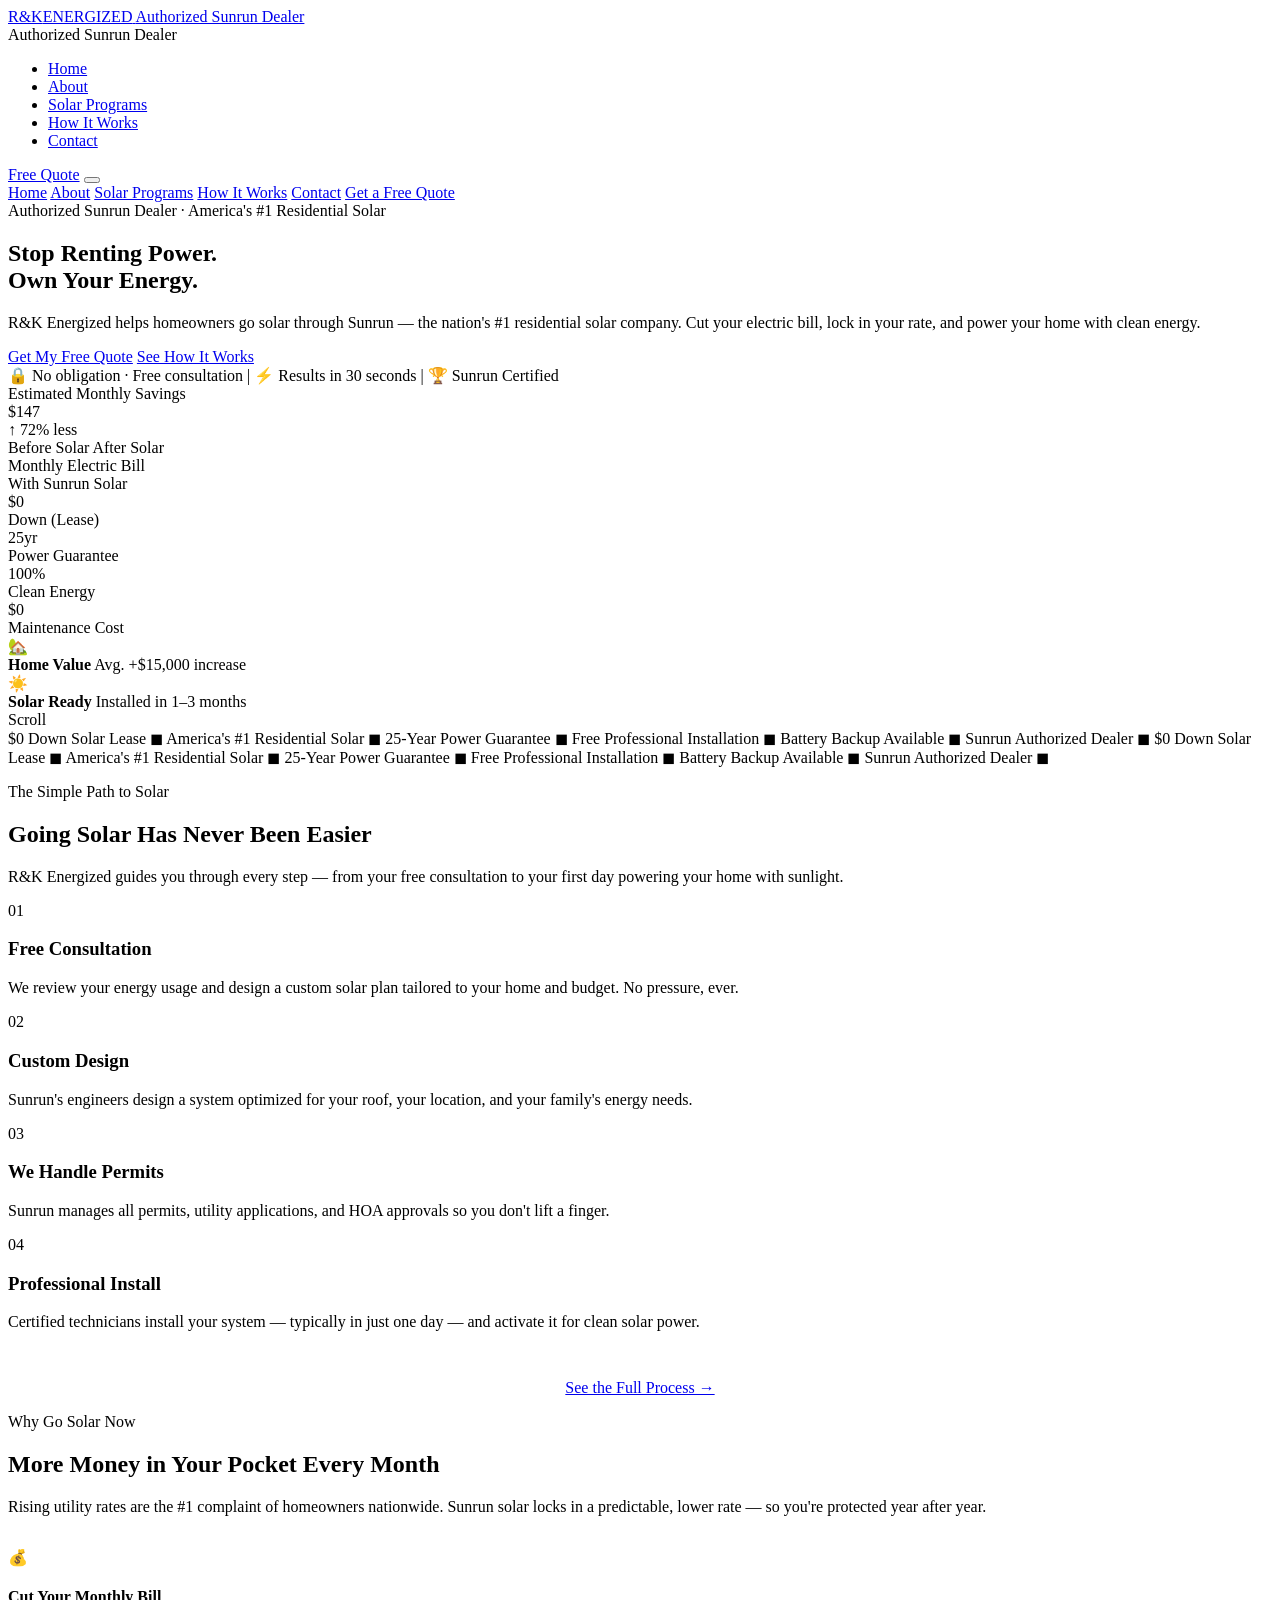
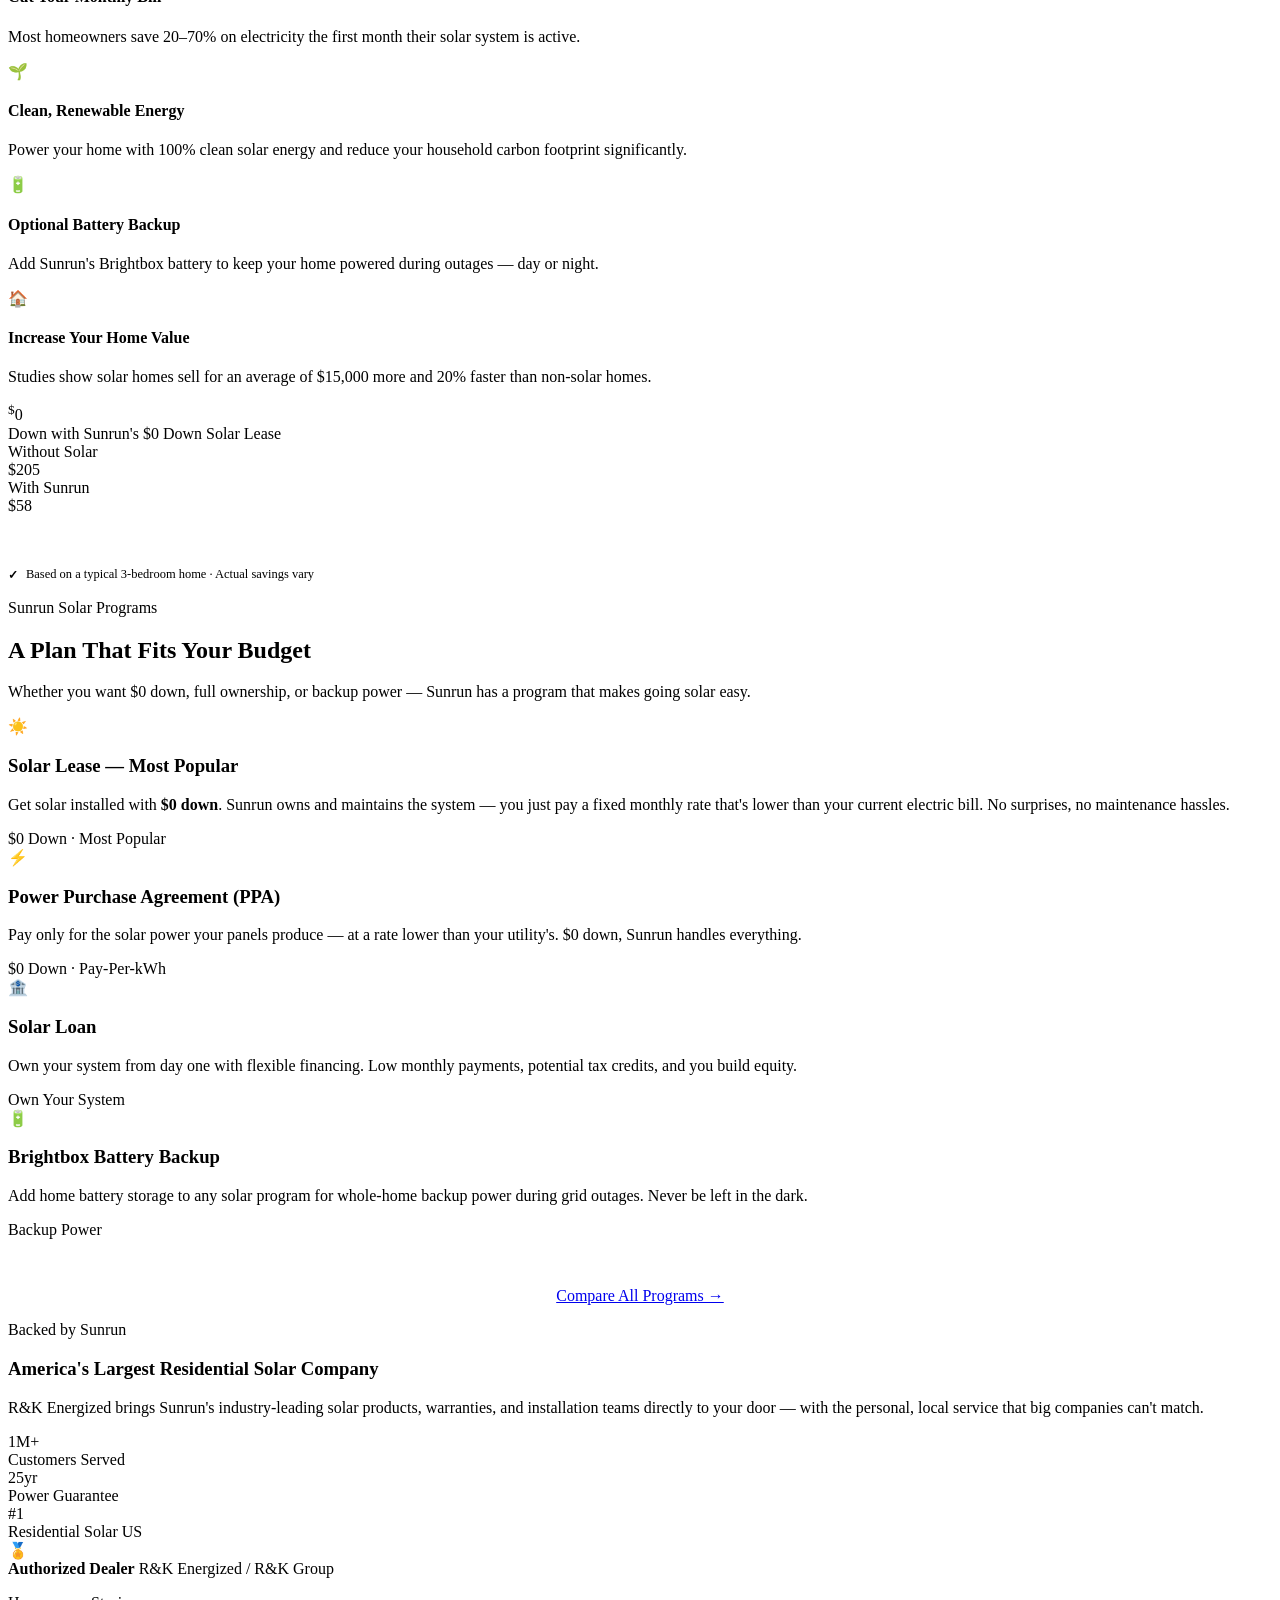
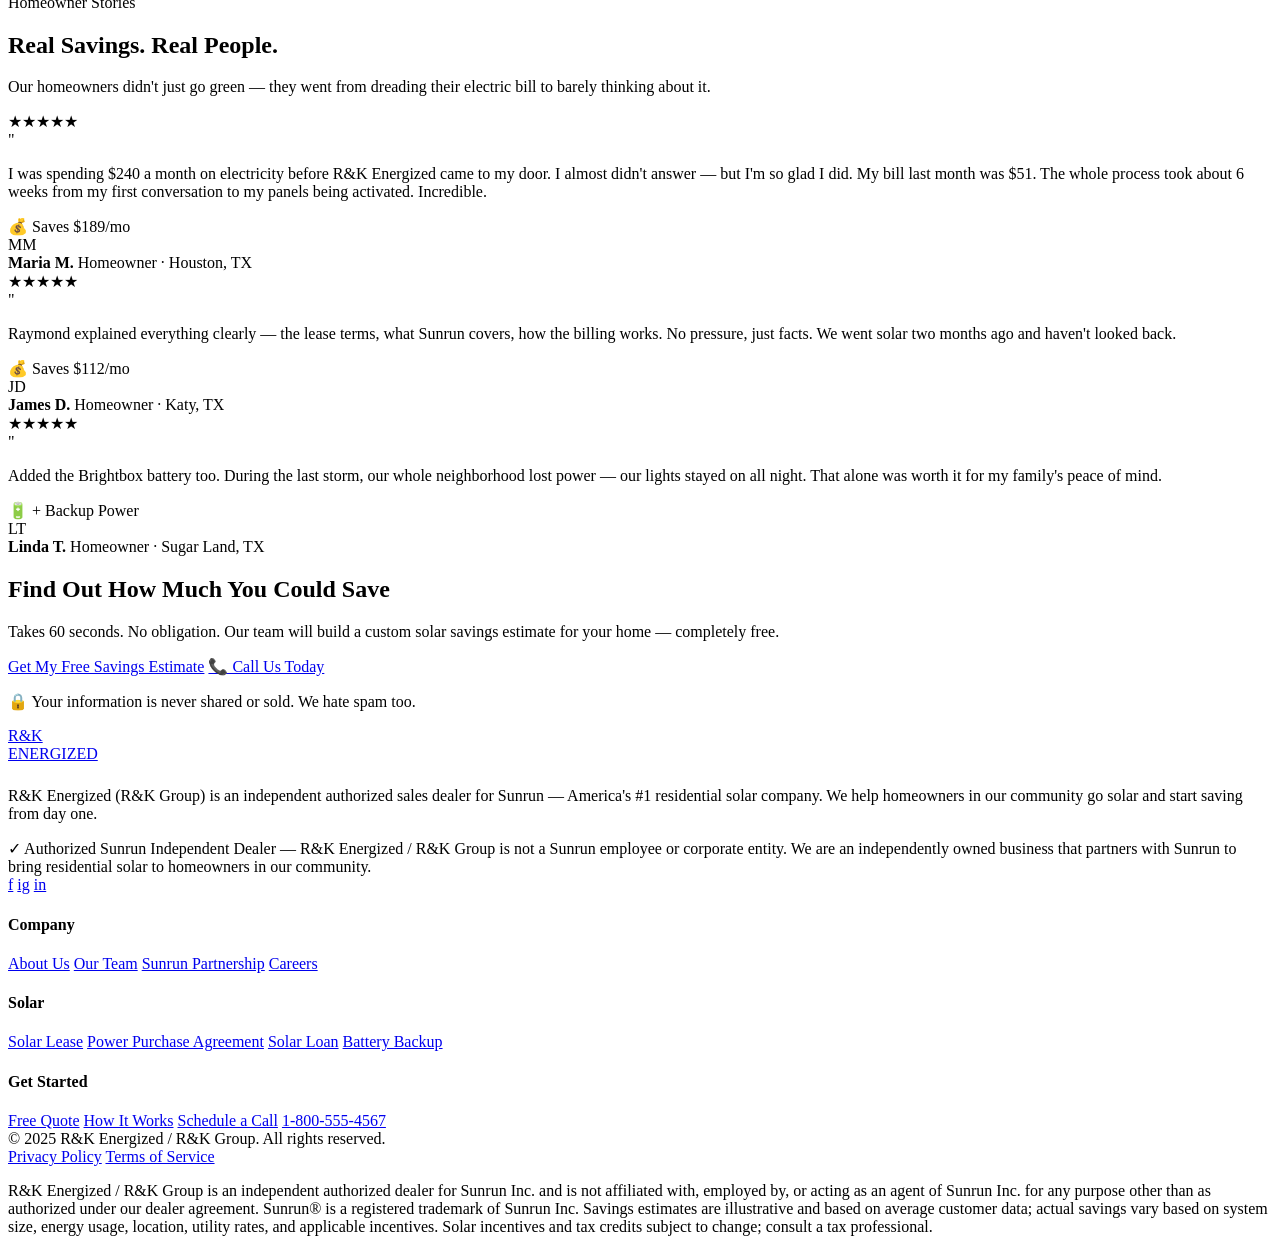
==== index.html @ 883db97d "Rename brand to R&K Energized + add Five9 function" ====
<!DOCTYPE html>
<html lang="en">
<head>
  <meta charset="UTF-8" />
  <meta name="viewport" content="width=device-width, initial-scale=1.0" />
  <title>R&K Energized — Authorized Sunrun Solar Dealer</title>
  <link rel="stylesheet" href="css/main.css" />
  <link rel="preconnect" href="https://fonts.googleapis.com" />
  <link rel="preconnect" href="https://fonts.gstatic.com" crossorigin />
  <link href="https://fonts.googleapis.com/css2?family=Inter:wght@300;400;500;600;700;800;900&family=Space+Grotesk:wght@400;500;600;700&display=swap" rel="stylesheet" />
</head>
<body>

  <!-- NAV -->
  <nav class="nav" id="nav">
    <div class="nav__inner">
      <a href="index.html" class="nav__logo">
        <span class="logo-rk">R&amp;K</span><span class="logo-energized">ENERGIZED</span>
        <span class="logo-tagline">Authorized Sunrun Dealer</span>
      </a>
      <div class="nav__sunrun-badge">Authorized Sunrun Dealer</div>
      <ul class="nav__links">
        <li><a href="index.html" class="nav__link active">Home</a></li>
        <li><a href="about.html" class="nav__link">About</a></li>
        <li><a href="programs.html" class="nav__link">Solar Programs</a></li>
        <li><a href="how-it-works.html" class="nav__link">How It Works</a></li>
        <li><a href="contact.html" class="nav__link">Contact</a></li>
      </ul>
      <a href="contact.html" class="btn btn--nav">Free Quote</a>
      <button class="nav__hamburger" id="hamburger" aria-label="Toggle menu">
        <span></span><span></span><span></span>
      </button>
    </div>
    <div class="nav__mobile" id="mobileMenu">
      <a href="index.html" class="nav__mobile-link">Home</a>
      <a href="about.html" class="nav__mobile-link">About</a>
      <a href="programs.html" class="nav__mobile-link">Solar Programs</a>
      <a href="how-it-works.html" class="nav__mobile-link">How It Works</a>
      <a href="contact.html" class="nav__mobile-link">Contact</a>
      <a href="contact.html" class="btn btn--primary" style="margin-top:1rem;">Get a Free Quote</a>
    </div>
  </nav>

  <!-- HERO -->
  <section class="hero">
    <div class="hero__bg">
      <div class="hero__grid"></div>
      <div class="hero__orb hero__orb--1"></div>
      <div class="hero__orb hero__orb--2"></div>
      <div class="hero__orb hero__orb--3"></div>
    </div>
    <div class="hero__content">
      <div class="hero__text">
        <div class="hero__badge">
          <span class="badge-dot"></span>
          Authorized Sunrun Dealer · America's #1 Residential Solar
        </div>
        <h1 class="hero__headline">
          Stop Renting Power.<br />
          <span class="accent">Own Your Energy.</span>
        </h1>
        <p class="hero__sub">
          R&K Energized helps homeowners go solar through Sunrun — the nation's #1 residential solar company. Cut your electric bill, lock in your rate, and power your home with clean energy.
        </p>
        <div class="hero__ctas">
          <a href="contact.html" class="btn btn--primary btn--lg">Get My Free Quote</a>
          <a href="how-it-works.html" class="btn btn--ghost btn--lg">See How It Works</a>
        </div>
        <div class="hero__trust">
          <span class="hero__trust-icon">🔒</span>
          <span>No obligation · Free consultation</span>
          <span class="trust-div">|</span>
          <span class="hero__trust-icon">⚡</span>
          <span>Results in 30 seconds</span>
          <span class="trust-div">|</span>
          <span class="hero__trust-icon">🏆</span>
          <span>Sunrun Certified</span>
        </div>
      </div>

      <!-- Visual savings card -->
      <div class="hero__visual">
        <div class="savings-card">
          <div class="savings-card__header">
            <div>
              <div class="savings-card__title">Estimated Monthly Savings</div>
              <div class="savings-card__amount"><span>$</span>147</div>
            </div>
            <div class="savings-card__badge">↑ 72% less</div>
          </div>
          <div class="savings-bar-labels">
            <span>Before Solar</span>
            <span>After Solar</span>
          </div>
          <div class="savings-bars">
            <div class="savings-bar">
              <div class="savings-bar__label">Monthly Electric Bill</div>
              <div class="savings-bar__track">
                <div class="savings-bar__fill savings-bar__fill--before"></div>
              </div>
            </div>
            <div class="savings-bar">
              <div class="savings-bar__label">With Sunrun Solar</div>
              <div class="savings-bar__track">
                <div class="savings-bar__fill savings-bar__fill--after"></div>
              </div>
            </div>
          </div>
          <div class="savings-card__stats">
            <div class="savings-stat">
              <div class="savings-stat__val">$0</div>
              <div class="savings-stat__lbl">Down (Lease)</div>
            </div>
            <div class="savings-stat">
              <div class="savings-stat__val savings-stat__val--green">25yr</div>
              <div class="savings-stat__lbl">Power Guarantee</div>
            </div>
            <div class="savings-stat">
              <div class="savings-stat__val">100%</div>
              <div class="savings-stat__lbl">Clean Energy</div>
            </div>
            <div class="savings-stat">
              <div class="savings-stat__val savings-stat__val--green">$0</div>
              <div class="savings-stat__lbl">Maintenance Cost</div>
            </div>
          </div>
        </div>
        <!-- Float cards -->
        <div class="hero__float-card hero__float-card--1">
          <div class="float-icon">🏡</div>
          <div class="float-text">
            <strong>Home Value</strong>
            <span>Avg. +$15,000 increase</span>
          </div>
        </div>
        <div class="hero__float-card hero__float-card--2">
          <div class="float-icon">☀️</div>
          <div class="float-text">
            <strong>Solar Ready</strong>
            <span>Installed in 1–3 months</span>
          </div>
        </div>
      </div>
    </div>
    <div class="hero__scroll">
      <span>Scroll</span>
      <div class="scroll-line"></div>
    </div>
  </section>

  <!-- MARQUEE -->
  <section class="marquee-bar">
    <div class="marquee-track">
      <span>$0 Down Solar Lease</span>
      <span class="dot">◼</span>
      <span>America's #1 Residential Solar</span>
      <span class="dot">◼</span>
      <span>25-Year Power Guarantee</span>
      <span class="dot">◼</span>
      <span>Free Professional Installation</span>
      <span class="dot">◼</span>
      <span>Battery Backup Available</span>
      <span class="dot">◼</span>
      <span>Sunrun Authorized Dealer</span>
      <span class="dot">◼</span>
      <span>$0 Down Solar Lease</span>
      <span class="dot">◼</span>
      <span>America's #1 Residential Solar</span>
      <span class="dot">◼</span>
      <span>25-Year Power Guarantee</span>
      <span class="dot">◼</span>
      <span>Free Professional Installation</span>
      <span class="dot">◼</span>
      <span>Battery Backup Available</span>
      <span class="dot">◼</span>
      <span>Sunrun Authorized Dealer</span>
      <span class="dot">◼</span>
    </div>
  </section>

  <!-- HOW IT WORKS (preview) -->
  <section class="section steps-section">
    <div class="container">
      <div class="section-header">
        <p class="eyebrow">The Simple Path to Solar</p>
        <h2 class="section-title">Going Solar Has Never Been Easier</h2>
        <p class="section-desc">R&K Energized guides you through every step — from your free consultation to your first day powering your home with sunlight.</p>
      </div>
      <div class="steps-grid">
        <div class="step-card">
          <div class="step-num">01</div>
          <h3>Free Consultation</h3>
          <p>We review your energy usage and design a custom solar plan tailored to your home and budget. No pressure, ever.</p>
        </div>
        <div class="step-card">
          <div class="step-num">02</div>
          <h3>Custom Design</h3>
          <p>Sunrun's engineers design a system optimized for your roof, your location, and your family's energy needs.</p>
        </div>
        <div class="step-card">
          <div class="step-num">03</div>
          <h3>We Handle Permits</h3>
          <p>Sunrun manages all permits, utility applications, and HOA approvals so you don't lift a finger.</p>
        </div>
        <div class="step-card">
          <div class="step-num">04</div>
          <h3>Professional Install</h3>
          <p>Certified technicians install your system — typically in just one day — and activate it for clean solar power.</p>
        </div>
      </div>
      <div style="text-align:center;margin-top:3rem;">
        <a href="how-it-works.html" class="btn btn--outline-amber">See the Full Process →</a>
      </div>
    </div>
  </section>

  <!-- BENEFITS -->
  <section class="section benefits-section">
    <div class="container">
      <div class="benefits-inner">
        <div>
          <p class="eyebrow">Why Go Solar Now</p>
          <h2 class="section-title">More Money in Your Pocket Every Month</h2>
          <p class="section-desc" style="margin-bottom:2rem;">Rising utility rates are the #1 complaint of homeowners nationwide. Sunrun solar locks in a predictable, lower rate — so you're protected year after year.</p>
          <div class="benefits-list">
            <div class="benefit-item">
              <div class="benefit-icon benefit-icon--amber">💰</div>
              <div>
                <h4>Cut Your Monthly Bill</h4>
                <p>Most homeowners save 20–70% on electricity the first month their solar system is active.</p>
              </div>
            </div>
            <div class="benefit-item">
              <div class="benefit-icon benefit-icon--green">🌱</div>
              <div>
                <h4>Clean, Renewable Energy</h4>
                <p>Power your home with 100% clean solar energy and reduce your household carbon footprint significantly.</p>
              </div>
            </div>
            <div class="benefit-item">
              <div class="benefit-icon benefit-icon--sky">🔋</div>
              <div>
                <h4>Optional Battery Backup</h4>
                <p>Add Sunrun's Brightbox battery to keep your home powered during outages — day or night.</p>
              </div>
            </div>
            <div class="benefit-item">
              <div class="benefit-icon benefit-icon--purple">🏠</div>
              <div>
                <h4>Increase Your Home Value</h4>
                <p>Studies show solar homes sell for an average of $15,000 more and 20% faster than non-solar homes.</p>
              </div>
            </div>
          </div>
        </div>
        <div class="benefits-visual">
          <div class="benefits-big-card">
            <div class="benefits-big-card__glow"></div>
            <div class="big-stat">
              <div class="big-stat__num"><sup>$</sup>0</div>
              <div class="big-stat__lbl">Down with Sunrun's $0 Down Solar Lease</div>
            </div>
            <div class="bill-comparison">
              <div class="bill-row">
                <span class="bill-label">Without Solar</span>
                <div class="bill-bar-wrap"><div class="bill-bar bill-bar--before"></div></div>
                <span class="bill-val">$205</span>
              </div>
              <div class="bill-row">
                <span class="bill-label">With Sunrun</span>
                <div class="bill-bar-wrap"><div class="bill-bar bill-bar--after"></div></div>
                <span class="bill-val bill-val--green">$58</span>
              </div>
            </div>
            <div style="margin-top:1.75rem;padding-top:1.5rem;border-top:1px solid var(--border);">
              <div style="display:flex;align-items:center;gap:0.5rem;font-size:0.78rem;color:var(--muted);">
                <span style="color:var(--green);font-weight:700;">✓</span> Based on a typical 3-bedroom home · Actual savings vary
              </div>
            </div>
          </div>
        </div>
      </div>
    </div>
  </section>

  <!-- PROGRAMS PREVIEW -->
  <section class="section programs-section">
    <div class="container">
      <div class="section-header">
        <p class="eyebrow">Sunrun Solar Programs</p>
        <h2 class="section-title">A Plan That Fits Your Budget</h2>
        <p class="section-desc">Whether you want $0 down, full ownership, or backup power — Sunrun has a program that makes going solar easy.</p>
      </div>
      <div class="programs-grid">
        <div class="program-card program-card--amber program-card--featured">
          <div class="program-icon program-icon--amber">☀️</div>
          <div>
            <h3>Solar Lease — Most Popular</h3>
            <p>Get solar installed with <strong style="color:var(--white)">$0 down</strong>. Sunrun owns and maintains the system — you just pay a fixed monthly rate that's lower than your current electric bill. No surprises, no maintenance hassles.</p>
            <span class="program-chip">$0 Down · Most Popular</span>
          </div>
        </div>
        <div class="program-card program-card--green">
          <div class="program-icon program-icon--green">⚡</div>
          <h3>Power Purchase Agreement (PPA)</h3>
          <p>Pay only for the solar power your panels produce — at a rate lower than your utility's. $0 down, Sunrun handles everything.</p>
          <span class="program-chip program-chip--green">$0 Down · Pay-Per-kWh</span>
        </div>
        <div class="program-card program-card--sky">
          <div class="program-icon program-icon--sky">🏦</div>
          <h3>Solar Loan</h3>
          <p>Own your system from day one with flexible financing. Low monthly payments, potential tax credits, and you build equity.</p>
          <span class="program-chip program-chip--sky">Own Your System</span>
        </div>
        <div class="program-card program-card--purple">
          <div class="program-icon program-icon--purple">🔋</div>
          <h3>Brightbox Battery Backup</h3>
          <p>Add home battery storage to any solar program for whole-home backup power during grid outages. Never be left in the dark.</p>
          <span class="program-chip program-chip--purple">Backup Power</span>
        </div>
      </div>
      <div style="text-align:center;margin-top:3rem;">
        <a href="programs.html" class="btn btn--outline-amber">Compare All Programs →</a>
      </div>
    </div>
  </section>

  <!-- SUNRUN TRUST BAR -->
  <section class="sunrun-bar">
    <div class="container sunrun-bar__inner">
      <div class="sunrun-bar__text">
        <p class="eyebrow eyebrow--green" style="margin-bottom:0.5rem;">Backed by Sunrun</p>
        <h3>America's Largest Residential Solar Company</h3>
        <p>R&K Energized brings Sunrun's industry-leading solar products, warranties, and installation teams directly to your door — with the personal, local service that big companies can't match.</p>
      </div>
      <div class="sunrun-stats">
        <div class="sunrun-stat">
          <div class="sunrun-stat__num">1<span>M+</span></div>
          <div class="sunrun-stat__lbl">Customers Served</div>
        </div>
        <div class="sunrun-stat">
          <div class="sunrun-stat__num">25<span>yr</span></div>
          <div class="sunrun-stat__lbl">Power Guarantee</div>
        </div>
        <div class="sunrun-stat">
          <div class="sunrun-stat__num">#<span>1</span></div>
          <div class="sunrun-stat__lbl">Residential Solar US</div>
        </div>
      </div>
      <div class="authorized-badge">
        <div class="authorized-badge__icon">🏅</div>
        <div>
          <strong>Authorized Dealer</strong>
          <span>R&K Energized / R&K Group</span>
        </div>
      </div>
    </div>
  </section>

  <!-- TESTIMONIALS -->
  <section class="section testimonials-section">
    <div class="container">
      <div class="section-header">
        <p class="eyebrow">Homeowner Stories</p>
        <h2 class="section-title">Real Savings. Real People.</h2>
        <p class="section-desc">Our homeowners didn't just go green — they went from dreading their electric bill to barely thinking about it.</p>
      </div>
      <div class="testimonials-grid">
        <div class="testimonial-card testimonial-card--featured">
          <div class="stars">★★★★★</div>
          <div class="quote-mark">"</div>
          <p class="testimonial-text">I was spending $240 a month on electricity before R&K Energized came to my door. I almost didn't answer — but I'm so glad I did. My bill last month was $51. The whole process took about 6 weeks from my first conversation to my panels being activated. Incredible.</p>
          <div class="savings-pill">💰 Saves $189/mo</div>
          <div class="testimonial-author">
            <div class="author-avatar author-avatar--1">MM</div>
            <div>
              <strong>Maria M.</strong>
              <span>Homeowner · Houston, TX</span>
            </div>
          </div>
        </div>
        <div class="testimonial-card">
          <div class="stars">★★★★★</div>
          <div class="quote-mark">"</div>
          <p class="testimonial-text">Raymond explained everything clearly — the lease terms, what Sunrun covers, how the billing works. No pressure, just facts. We went solar two months ago and haven't looked back.</p>
          <div class="savings-pill">💰 Saves $112/mo</div>
          <div class="testimonial-author">
            <div class="author-avatar author-avatar--2">JD</div>
            <div>
              <strong>James D.</strong>
              <span>Homeowner · Katy, TX</span>
            </div>
          </div>
        </div>
        <div class="testimonial-card">
          <div class="stars">★★★★★</div>
          <div class="quote-mark">"</div>
          <p class="testimonial-text">Added the Brightbox battery too. During the last storm, our whole neighborhood lost power — our lights stayed on all night. That alone was worth it for my family's peace of mind.</p>
          <div class="savings-pill">🔋 + Backup Power</div>
          <div class="testimonial-author">
            <div class="author-avatar author-avatar--3">LT</div>
            <div>
              <strong>Linda T.</strong>
              <span>Homeowner · Sugar Land, TX</span>
            </div>
          </div>
        </div>
      </div>
    </div>
  </section>

  <!-- CTA BANNER -->
  <section class="cta-banner">
    <div class="cta-banner__bg">
      <div class="cta-orb cta-orb--1"></div>
      <div class="cta-orb cta-orb--2"></div>
    </div>
    <div class="container cta-banner__inner">
      <h2>Find Out How Much You Could Save</h2>
      <p>Takes 60 seconds. No obligation. Our team will build a custom solar savings estimate for your home — completely free.</p>
      <div class="cta-banner__actions">
        <a href="contact.html" class="btn btn--primary btn--lg">Get My Free Savings Estimate</a>
        <a href="tel:+18005554567" class="btn btn--ghost-white btn--lg">📞 Call Us Today</a>
      </div>
      <p class="cta-banner__note">🔒 Your information is never shared or sold. We hate spam too.</p>
    </div>
  </section>

  <!-- FOOTER -->
  <footer class="footer">
    <div class="container footer__inner">
      <div class="footer__brand">
        <a href="index.html" class="nav__logo" style="display:inline-flex;flex-direction:column;margin-bottom:0.5rem;">
          <span class="logo-rk">R&amp;K</span><span class="logo-energized">ENERGIZED</span>
        </a>
        <p>R&K Energized (R&K Group) is an independent authorized sales dealer for Sunrun — America's #1 residential solar company. We help homeowners in our community go solar and start saving from day one.</p>
        <div class="footer__sunrun-note">
          ✓ Authorized Sunrun Independent Dealer — R&K Energized / R&K Group is not a Sunrun employee or corporate entity. We are an independently owned business that partners with Sunrun to bring residential solar to homeowners in our community.
        </div>
        <div class="footer__social">
          <a href="#" class="social-link" aria-label="Facebook">f</a>
          <a href="#" class="social-link" aria-label="Instagram">ig</a>
          <a href="#" class="social-link" aria-label="LinkedIn">in</a>
        </div>
      </div>
      <div class="footer__links">
        <div class="footer__col">
          <h4>Company</h4>
          <a href="about.html">About Us</a>
          <a href="about.html#team">Our Team</a>
          <a href="about.html#partnership">Sunrun Partnership</a>
          <a href="contact.html">Careers</a>
        </div>
        <div class="footer__col">
          <h4>Solar</h4>
          <a href="programs.html#lease">Solar Lease</a>
          <a href="programs.html#ppa">Power Purchase Agreement</a>
          <a href="programs.html#loan">Solar Loan</a>
          <a href="programs.html#battery">Battery Backup</a>
        </div>
        <div class="footer__col">
          <h4>Get Started</h4>
          <a href="contact.html">Free Quote</a>
          <a href="how-it-works.html">How It Works</a>
          <a href="contact.html">Schedule a Call</a>
          <a href="tel:+18005554567">1-800-555-4567</a>
        </div>
      </div>
    </div>
    <div class="footer__bottom">
      <div class="container">
        <div class="footer__bottom-inner">
          <span>© 2025 R&K Energized / R&K Group. All rights reserved.</span>
          <div class="footer__bottom-links">
            <a href="#">Privacy Policy</a>
            <a href="#">Terms of Service</a>
          </div>
        </div>
        <p class="footer__disclaimer">
          R&K Energized / R&K Group is an independent authorized dealer for Sunrun Inc. and is not affiliated with, employed by, or acting as an agent of Sunrun Inc. for any purpose other than as authorized under our dealer agreement. Sunrun® is a registered trademark of Sunrun Inc. Savings estimates are illustrative and based on average customer data; actual savings vary based on system size, energy usage, location, utility rates, and applicable incentives. Solar incentives and tax credits subject to change; consult a tax professional.
        </p>
      </div>
    </div>
  </footer>

  <script src="js/main.js"></script>
</body>
</html>
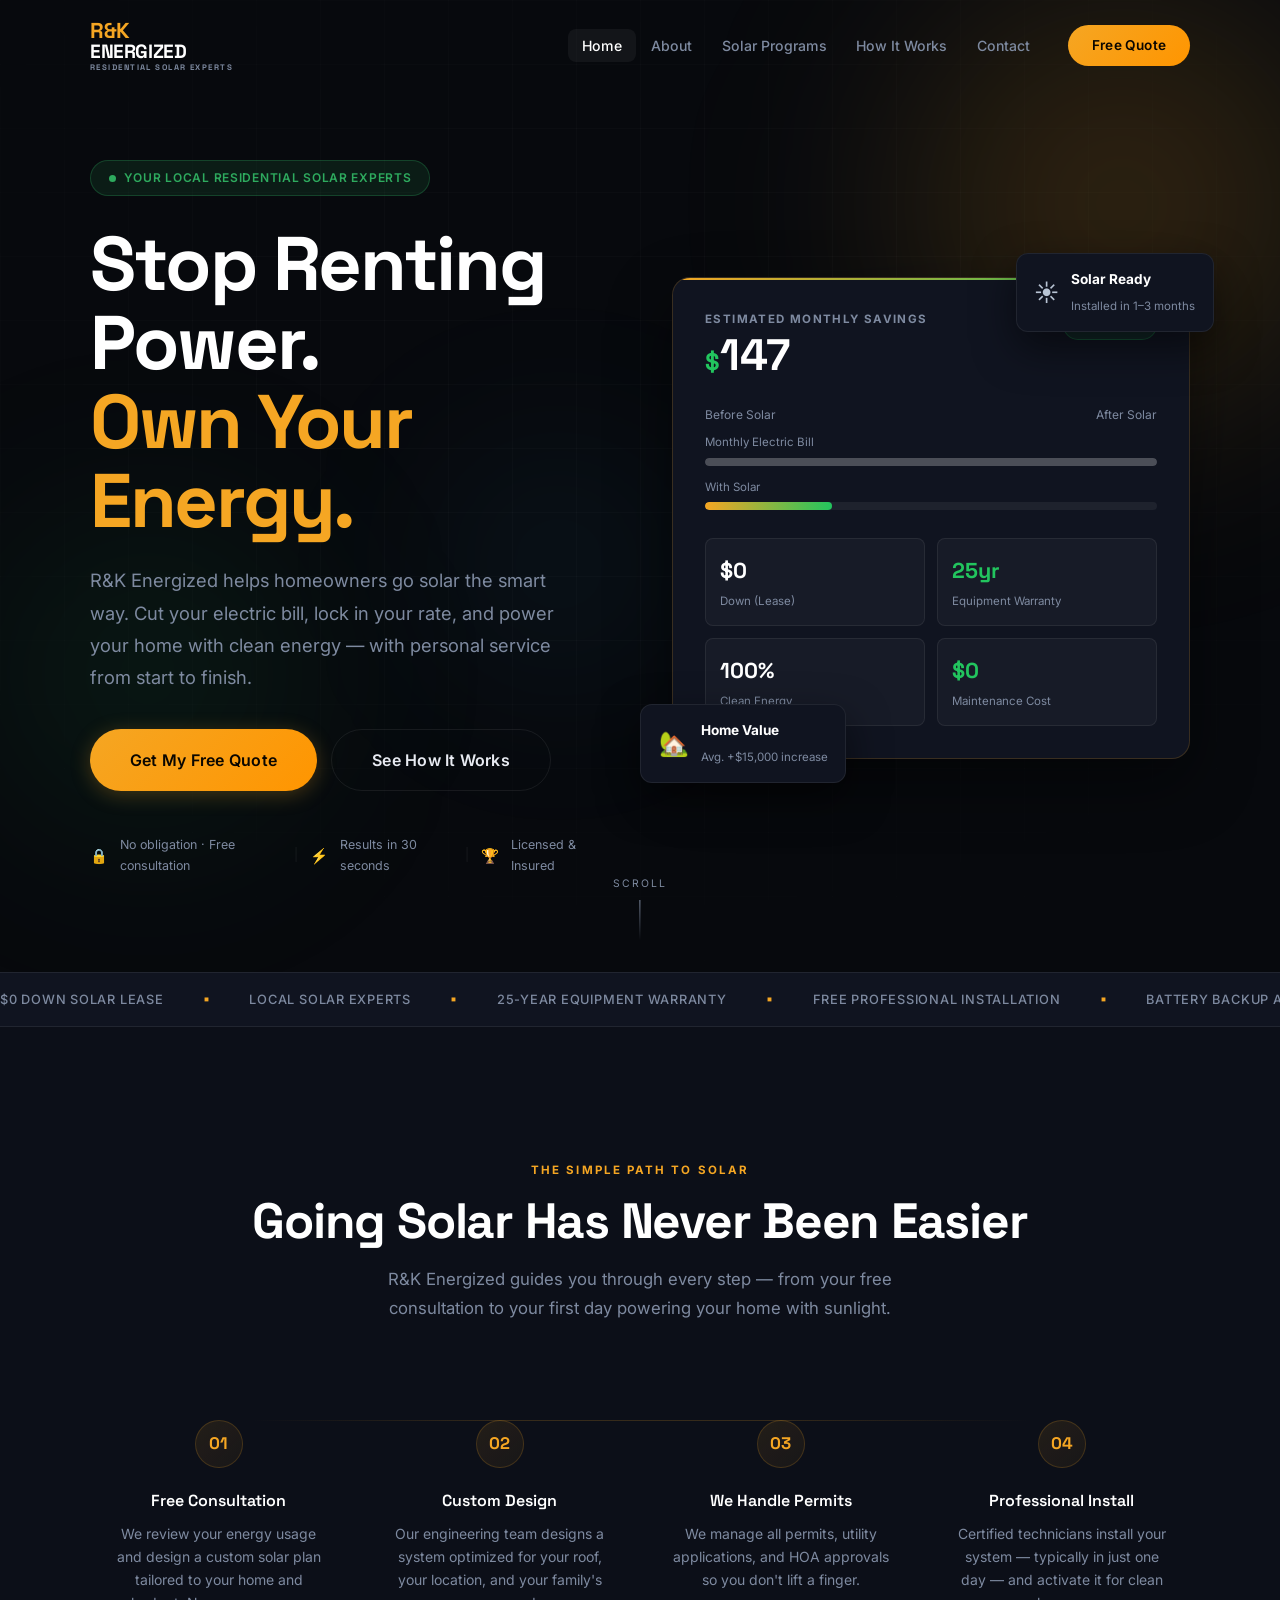
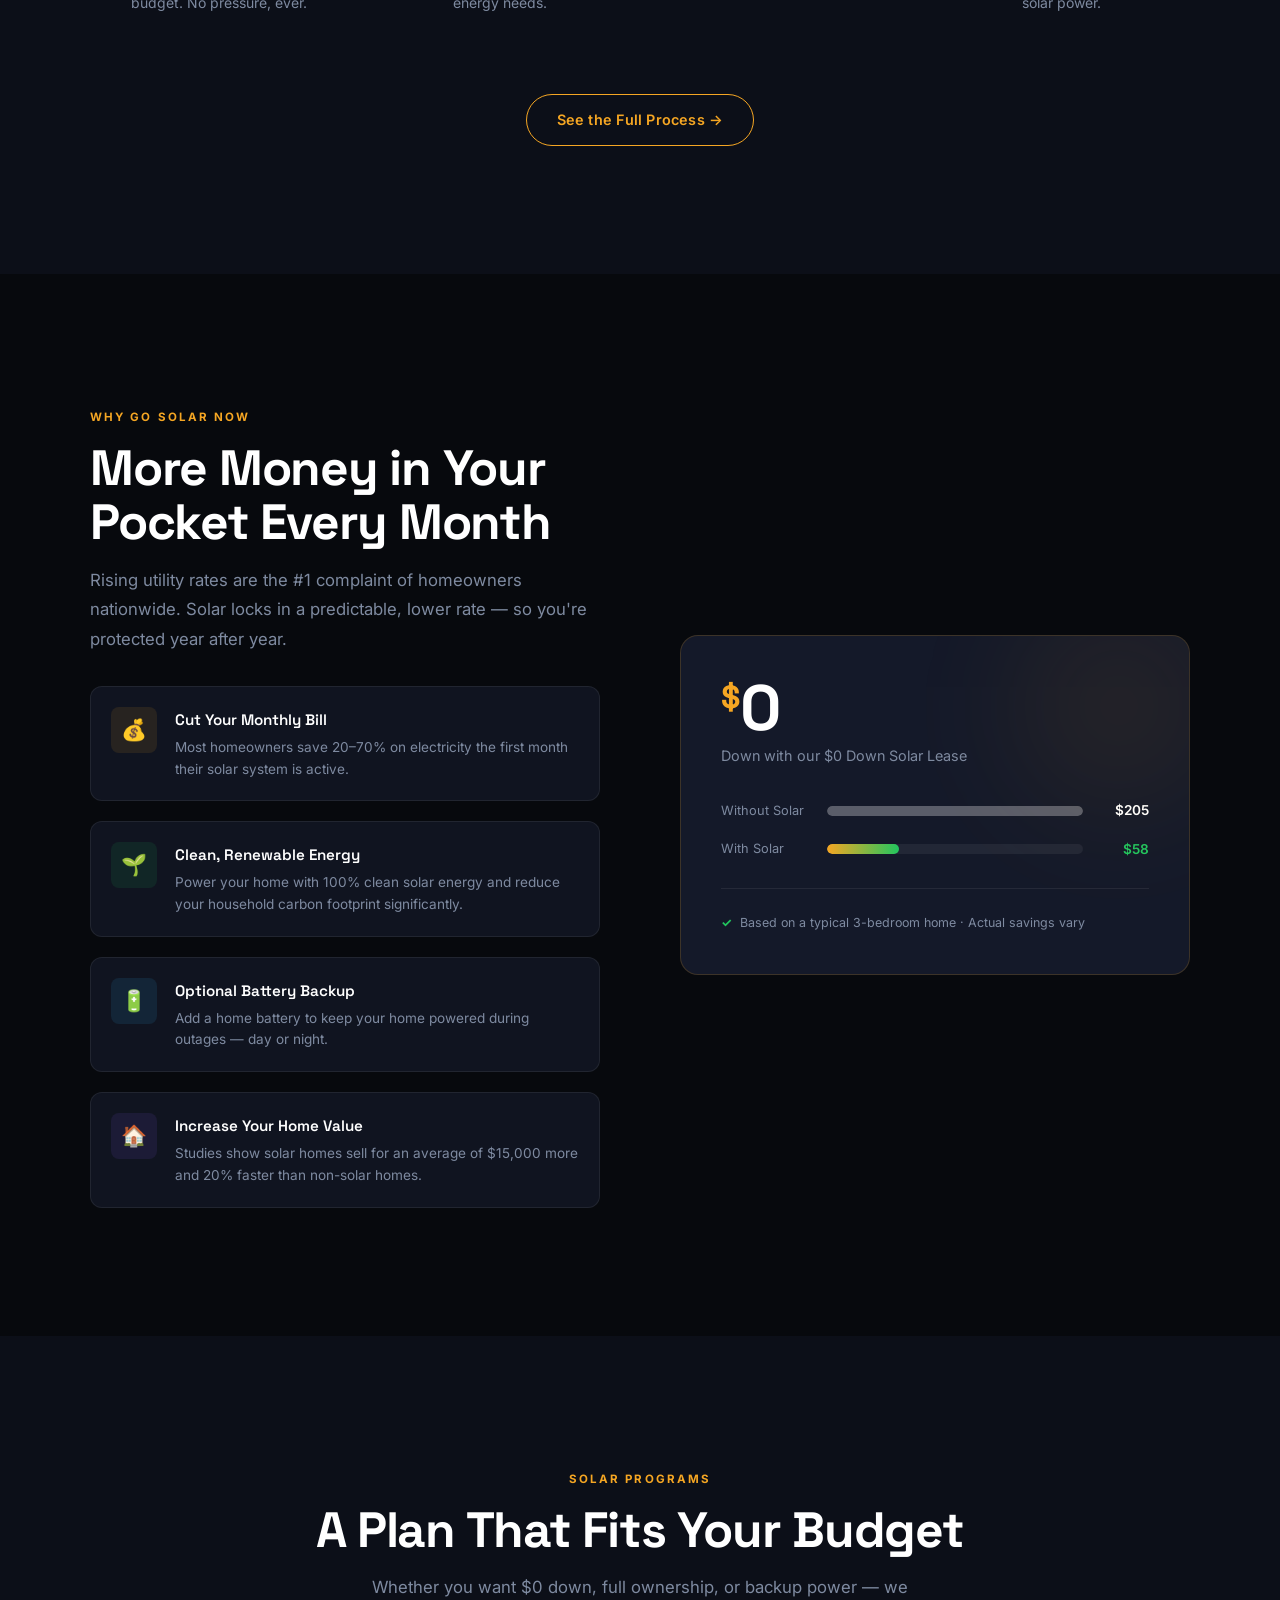
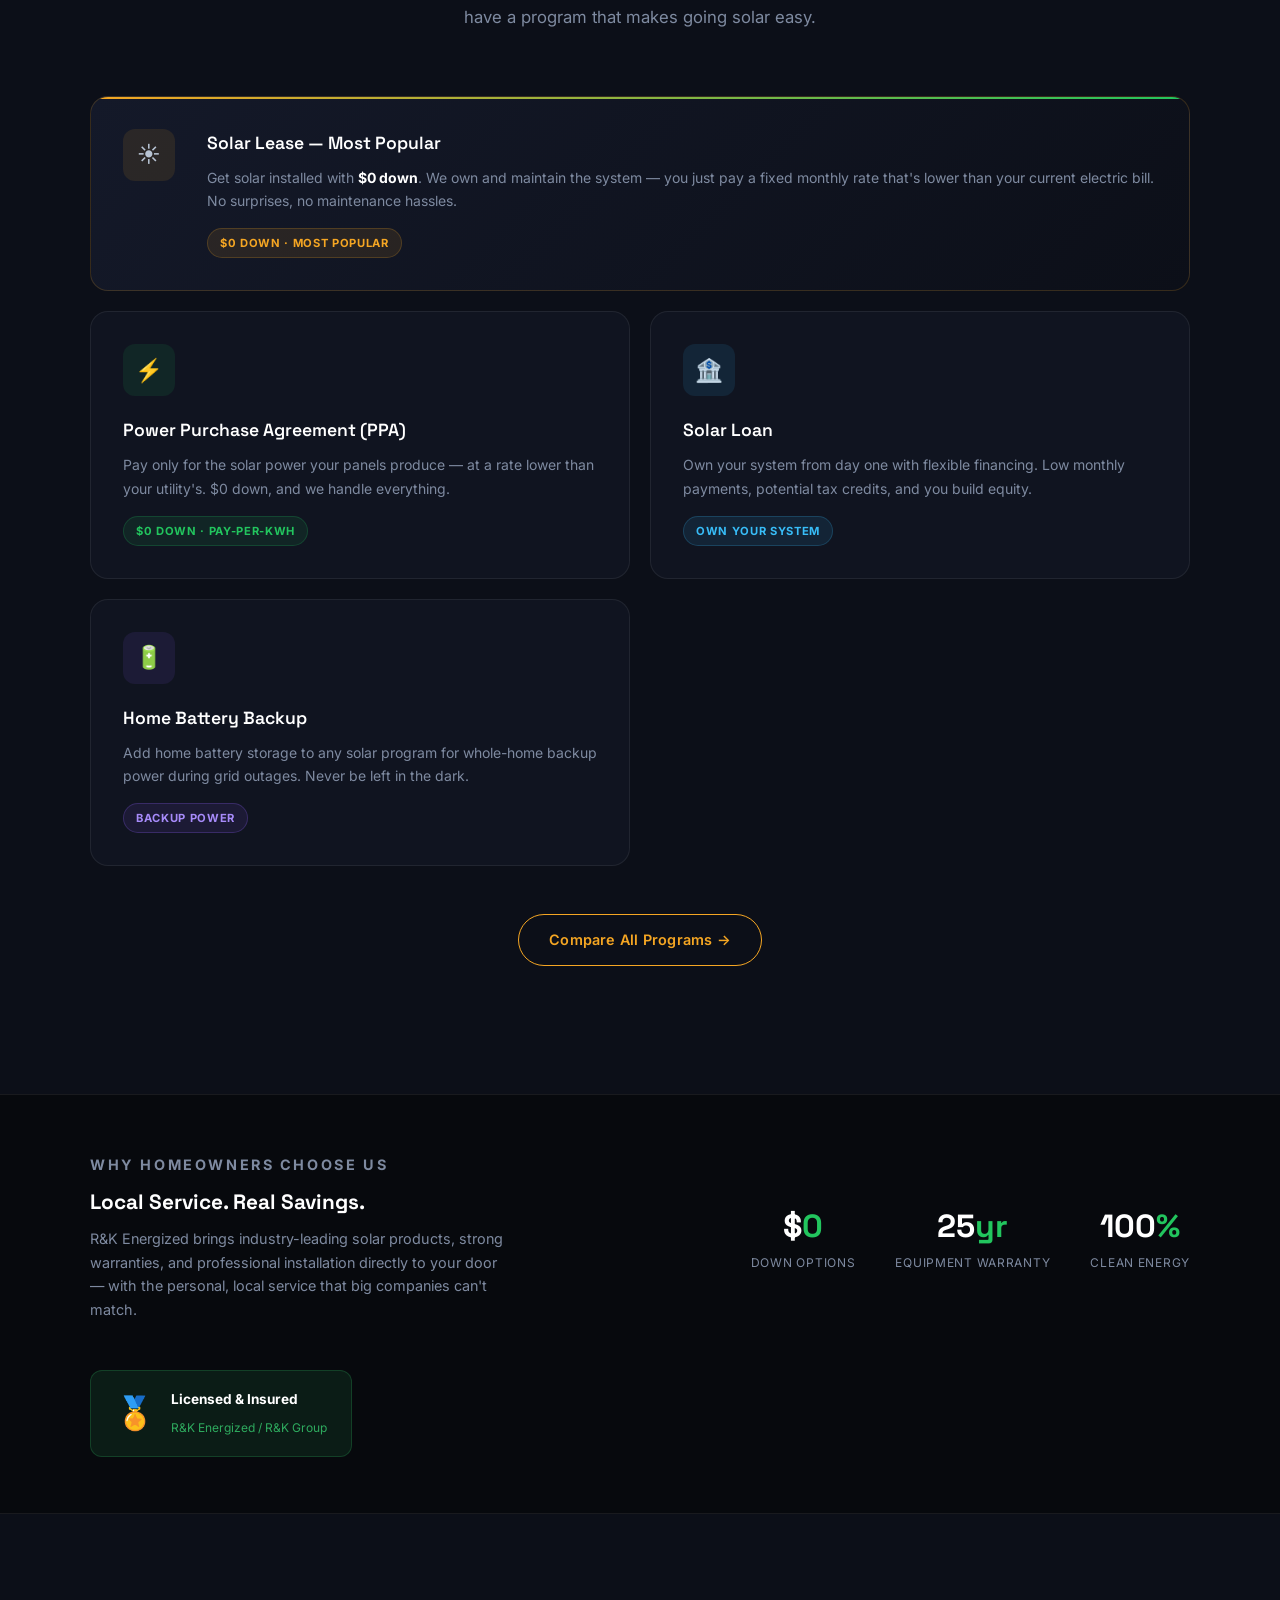
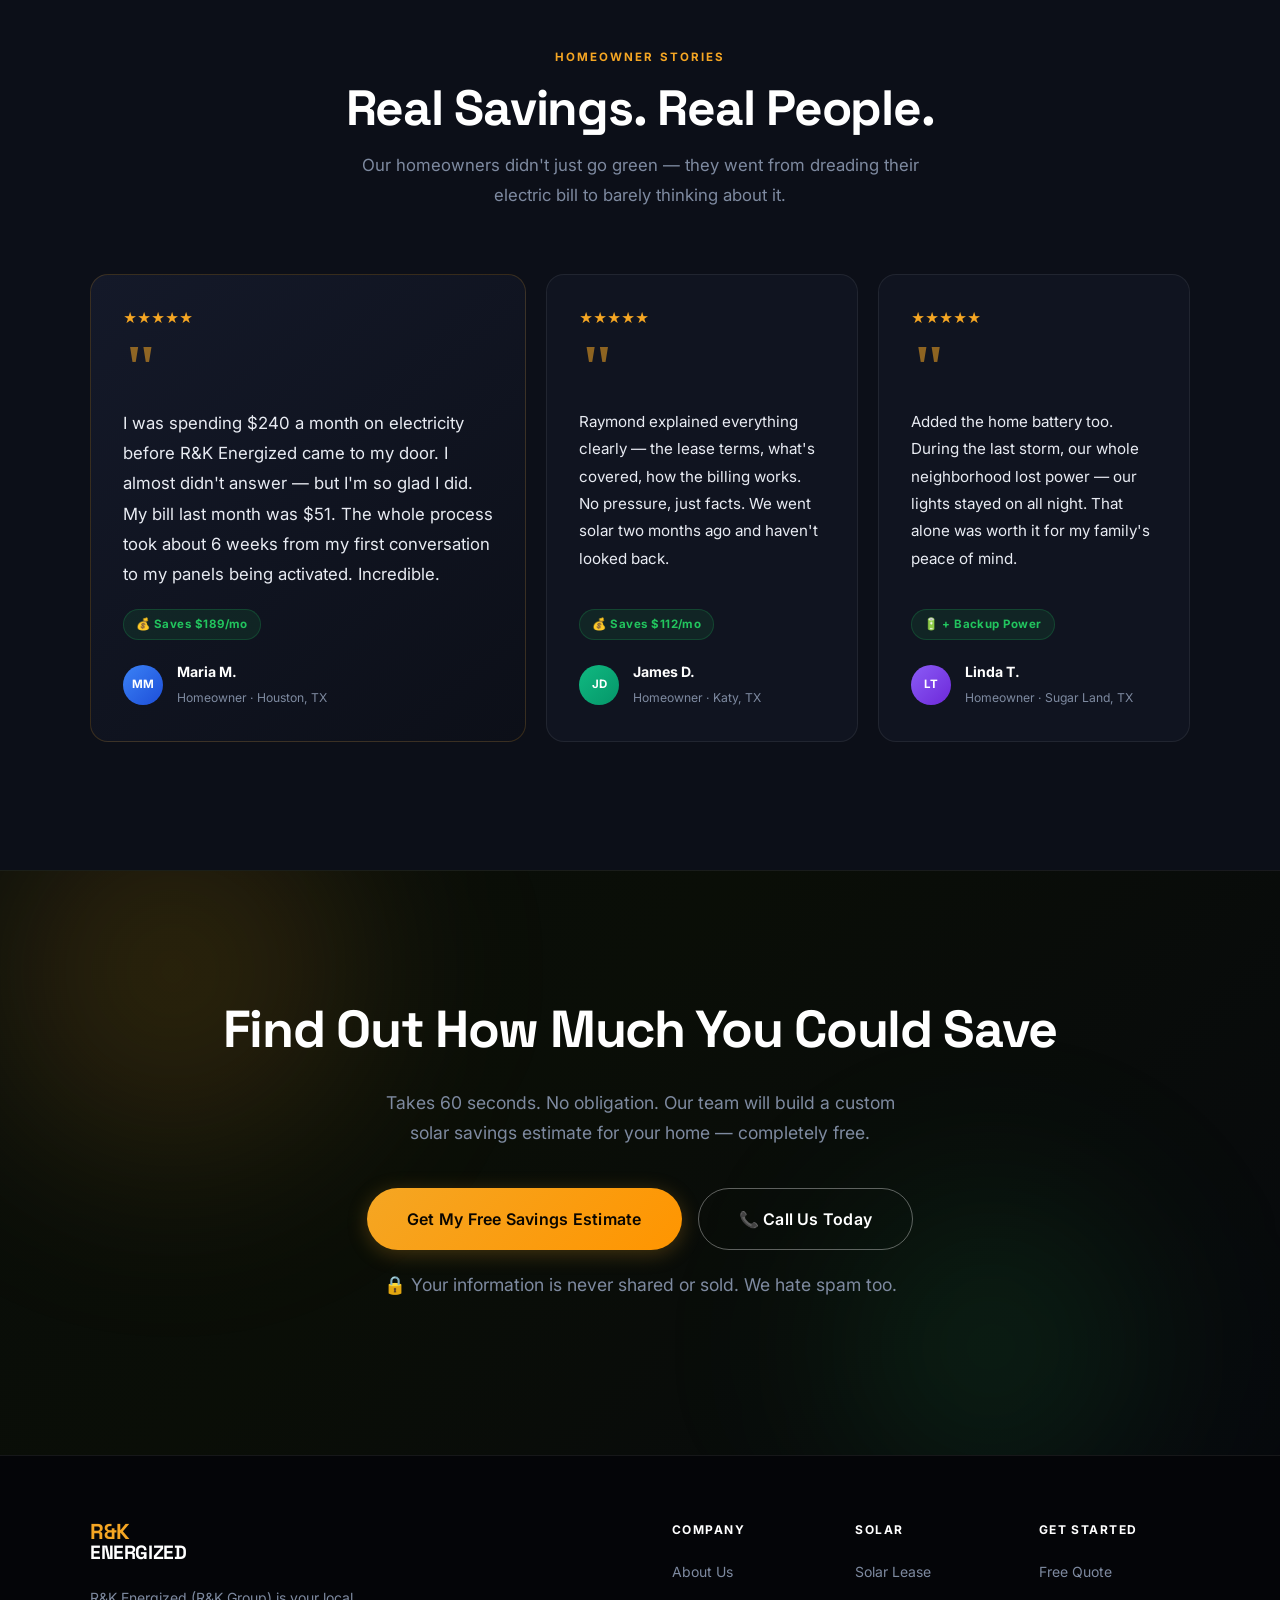
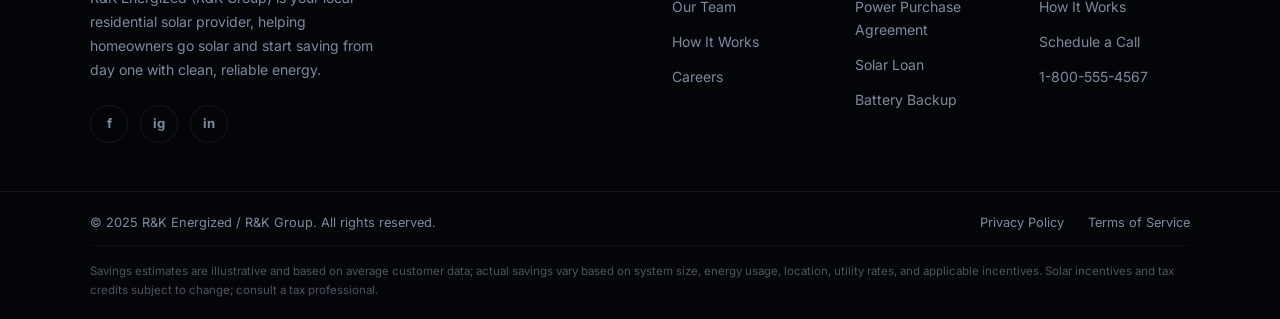
==== commit f140f5cb: "Remove Sunrun branding; reposition as standalone solar company" ====
--- a/index.html
+++ b/index.html
@@ -3,7 +3,7 @@
 <head>
   <meta charset="UTF-8" />
   <meta name="viewport" content="width=device-width, initial-scale=1.0" />
-  <title>R&K Energized — Authorized Sunrun Solar Dealer</title>
+  <title>R&K Energized — Residential Solar Made Simple</title>
   <link rel="stylesheet" href="css/main.css" />
   <link rel="preconnect" href="https://fonts.googleapis.com" />
   <link rel="preconnect" href="https://fonts.gstatic.com" crossorigin />
@@ -16,9 +16,8 @@
     <div class="nav__inner">
       <a href="index.html" class="nav__logo">
         <span class="logo-rk">R&amp;K</span><span class="logo-energized">ENERGIZED</span>
-        <span class="logo-tagline">Authorized Sunrun Dealer</span>
+        <span class="logo-tagline">Residential Solar Experts</span>
       </a>
-      <div class="nav__sunrun-badge">Authorized Sunrun Dealer</div>
       <ul class="nav__links">
         <li><a href="index.html" class="nav__link active">Home</a></li>
         <li><a href="about.html" class="nav__link">About</a></li>
@@ -53,14 +52,14 @@
       <div class="hero__text">
         <div class="hero__badge">
           <span class="badge-dot"></span>
-          Authorized Sunrun Dealer · America's #1 Residential Solar
+          Your Local Residential Solar Experts
         </div>
         <h1 class="hero__headline">
           Stop Renting Power.<br />
           <span class="accent">Own Your Energy.</span>
         </h1>
         <p class="hero__sub">
-          R&K Energized helps homeowners go solar through Sunrun — the nation's #1 residential solar company. Cut your electric bill, lock in your rate, and power your home with clean energy.
+          R&K Energized helps homeowners go solar the smart way. Cut your electric bill, lock in your rate, and power your home with clean energy — with personal service from start to finish.
         </p>
         <div class="hero__ctas">
           <a href="contact.html" class="btn btn--primary btn--lg">Get My Free Quote</a>
@@ -74,7 +73,7 @@
           <span>Results in 30 seconds</span>
           <span class="trust-div">|</span>
           <span class="hero__trust-icon">🏆</span>
-          <span>Sunrun Certified</span>
+          <span>Licensed &amp; Insured</span>
         </div>
       </div>
 
@@ -100,7 +99,7 @@
               </div>
             </div>
             <div class="savings-bar">
-              <div class="savings-bar__label">With Sunrun Solar</div>
+              <div class="savings-bar__label">With Solar</div>
               <div class="savings-bar__track">
                 <div class="savings-bar__fill savings-bar__fill--after"></div>
               </div>
@@ -113,7 +112,7 @@
             </div>
             <div class="savings-stat">
               <div class="savings-stat__val savings-stat__val--green">25yr</div>
-              <div class="savings-stat__lbl">Power Guarantee</div>
+              <div class="savings-stat__lbl">Equipment Warranty</div>
             </div>
             <div class="savings-stat">
               <div class="savings-stat__val">100%</div>
@@ -153,27 +152,27 @@
     <div class="marquee-track">
       <span>$0 Down Solar Lease</span>
       <span class="dot">◼</span>
-      <span>America's #1 Residential Solar</span>
-      <span class="dot">◼</span>
-      <span>25-Year Power Guarantee</span>
+      <span>Local Solar Experts</span>
+      <span class="dot">◼</span>
+      <span>25-Year Equipment Warranty</span>
       <span class="dot">◼</span>
       <span>Free Professional Installation</span>
       <span class="dot">◼</span>
       <span>Battery Backup Available</span>
       <span class="dot">◼</span>
-      <span>Sunrun Authorized Dealer</span>
+      <span>Licensed &amp; Insured</span>
       <span class="dot">◼</span>
       <span>$0 Down Solar Lease</span>
       <span class="dot">◼</span>
-      <span>America's #1 Residential Solar</span>
-      <span class="dot">◼</span>
-      <span>25-Year Power Guarantee</span>
+      <span>Local Solar Experts</span>
+      <span class="dot">◼</span>
+      <span>25-Year Equipment Warranty</span>
       <span class="dot">◼</span>
       <span>Free Professional Installation</span>
       <span class="dot">◼</span>
       <span>Battery Backup Available</span>
       <span class="dot">◼</span>
-      <span>Sunrun Authorized Dealer</span>
+      <span>Licensed &amp; Insured</span>
       <span class="dot">◼</span>
     </div>
   </section>
@@ -195,12 +194,12 @@
         <div class="step-card">
           <div class="step-num">02</div>
           <h3>Custom Design</h3>
-          <p>Sunrun's engineers design a system optimized for your roof, your location, and your family's energy needs.</p>
+          <p>Our engineering team designs a system optimized for your roof, your location, and your family's energy needs.</p>
         </div>
         <div class="step-card">
           <div class="step-num">03</div>
           <h3>We Handle Permits</h3>
-          <p>Sunrun manages all permits, utility applications, and HOA approvals so you don't lift a finger.</p>
+          <p>We manage all permits, utility applications, and HOA approvals so you don't lift a finger.</p>
         </div>
         <div class="step-card">
           <div class="step-num">04</div>
@@ -221,7 +220,7 @@
         <div>
           <p class="eyebrow">Why Go Solar Now</p>
           <h2 class="section-title">More Money in Your Pocket Every Month</h2>
-          <p class="section-desc" style="margin-bottom:2rem;">Rising utility rates are the #1 complaint of homeowners nationwide. Sunrun solar locks in a predictable, lower rate — so you're protected year after year.</p>
+          <p class="section-desc" style="margin-bottom:2rem;">Rising utility rates are the #1 complaint of homeowners nationwide. Solar locks in a predictable, lower rate — so you're protected year after year.</p>
           <div class="benefits-list">
             <div class="benefit-item">
               <div class="benefit-icon benefit-icon--amber">💰</div>
@@ -241,7 +240,7 @@
               <div class="benefit-icon benefit-icon--sky">🔋</div>
               <div>
                 <h4>Optional Battery Backup</h4>
-                <p>Add Sunrun's Brightbox battery to keep your home powered during outages — day or night.</p>
+                <p>Add a home battery to keep your home powered during outages — day or night.</p>
               </div>
             </div>
             <div class="benefit-item">
@@ -258,7 +257,7 @@
             <div class="benefits-big-card__glow"></div>
             <div class="big-stat">
               <div class="big-stat__num"><sup>$</sup>0</div>
-              <div class="big-stat__lbl">Down with Sunrun's $0 Down Solar Lease</div>
+              <div class="big-stat__lbl">Down with our $0 Down Solar Lease</div>
             </div>
             <div class="bill-comparison">
               <div class="bill-row">
@@ -267,7 +266,7 @@
                 <span class="bill-val">$205</span>
               </div>
               <div class="bill-row">
-                <span class="bill-label">With Sunrun</span>
+                <span class="bill-label">With Solar</span>
                 <div class="bill-bar-wrap"><div class="bill-bar bill-bar--after"></div></div>
                 <span class="bill-val bill-val--green">$58</span>
               </div>
@@ -287,23 +286,23 @@
   <section class="section programs-section">
     <div class="container">
       <div class="section-header">
-        <p class="eyebrow">Sunrun Solar Programs</p>
+        <p class="eyebrow">Solar Programs</p>
         <h2 class="section-title">A Plan That Fits Your Budget</h2>
-        <p class="section-desc">Whether you want $0 down, full ownership, or backup power — Sunrun has a program that makes going solar easy.</p>
+        <p class="section-desc">Whether you want $0 down, full ownership, or backup power — we have a program that makes going solar easy.</p>
       </div>
       <div class="programs-grid">
         <div class="program-card program-card--amber program-card--featured">
           <div class="program-icon program-icon--amber">☀️</div>
           <div>
             <h3>Solar Lease — Most Popular</h3>
-            <p>Get solar installed with <strong style="color:var(--white)">$0 down</strong>. Sunrun owns and maintains the system — you just pay a fixed monthly rate that's lower than your current electric bill. No surprises, no maintenance hassles.</p>
+            <p>Get solar installed with <strong style="color:var(--white)">$0 down</strong>. We own and maintain the system — you just pay a fixed monthly rate that's lower than your current electric bill. No surprises, no maintenance hassles.</p>
             <span class="program-chip">$0 Down · Most Popular</span>
           </div>
         </div>
         <div class="program-card program-card--green">
           <div class="program-icon program-icon--green">⚡</div>
           <h3>Power Purchase Agreement (PPA)</h3>
-          <p>Pay only for the solar power your panels produce — at a rate lower than your utility's. $0 down, Sunrun handles everything.</p>
+          <p>Pay only for the solar power your panels produce — at a rate lower than your utility's. $0 down, and we handle everything.</p>
           <span class="program-chip program-chip--green">$0 Down · Pay-Per-kWh</span>
         </div>
         <div class="program-card program-card--sky">
@@ -314,7 +313,7 @@
         </div>
         <div class="program-card program-card--purple">
           <div class="program-icon program-icon--purple">🔋</div>
-          <h3>Brightbox Battery Backup</h3>
+          <h3>Home Battery Backup</h3>
           <p>Add home battery storage to any solar program for whole-home backup power during grid outages. Never be left in the dark.</p>
           <span class="program-chip program-chip--purple">Backup Power</span>
         </div>
@@ -325,32 +324,32 @@
     </div>
   </section>
 
-  <!-- SUNRUN TRUST BAR -->
-  <section class="sunrun-bar">
-    <div class="container sunrun-bar__inner">
-      <div class="sunrun-bar__text">
-        <p class="eyebrow eyebrow--green" style="margin-bottom:0.5rem;">Backed by Sunrun</p>
-        <h3>America's Largest Residential Solar Company</h3>
-        <p>R&K Energized brings Sunrun's industry-leading solar products, warranties, and installation teams directly to your door — with the personal, local service that big companies can't match.</p>
-      </div>
-      <div class="sunrun-stats">
-        <div class="sunrun-stat">
-          <div class="sunrun-stat__num">1<span>M+</span></div>
-          <div class="sunrun-stat__lbl">Customers Served</div>
-        </div>
-        <div class="sunrun-stat">
-          <div class="sunrun-stat__num">25<span>yr</span></div>
-          <div class="sunrun-stat__lbl">Power Guarantee</div>
-        </div>
-        <div class="sunrun-stat">
-          <div class="sunrun-stat__num">#<span>1</span></div>
-          <div class="sunrun-stat__lbl">Residential Solar US</div>
+  <!-- WHY CHOOSE US -->
+  <section class="whyus-bar">
+    <div class="container whyus-bar__inner">
+      <div class="whyus-bar__text">
+        <p class="eyebrow eyebrow--green" style="margin-bottom:0.5rem;">Why Homeowners Choose Us</p>
+        <h3>Local Service. Real Savings.</h3>
+        <p>R&K Energized brings industry-leading solar products, strong warranties, and professional installation directly to your door — with the personal, local service that big companies can't match.</p>
+      </div>
+      <div class="whyus-stats">
+        <div class="whyus-stat">
+          <div class="whyus-stat__num">$<span>0</span></div>
+          <div class="whyus-stat__lbl">Down Options</div>
+        </div>
+        <div class="whyus-stat">
+          <div class="whyus-stat__num">25<span>yr</span></div>
+          <div class="whyus-stat__lbl">Equipment Warranty</div>
+        </div>
+        <div class="whyus-stat">
+          <div class="whyus-stat__num">100<span>%</span></div>
+          <div class="whyus-stat__lbl">Clean Energy</div>
         </div>
       </div>
       <div class="authorized-badge">
         <div class="authorized-badge__icon">🏅</div>
         <div>
-          <strong>Authorized Dealer</strong>
+          <strong>Licensed &amp; Insured</strong>
           <span>R&K Energized / R&K Group</span>
         </div>
       </div>
@@ -382,7 +381,7 @@
         <div class="testimonial-card">
           <div class="stars">★★★★★</div>
           <div class="quote-mark">"</div>
-          <p class="testimonial-text">Raymond explained everything clearly — the lease terms, what Sunrun covers, how the billing works. No pressure, just facts. We went solar two months ago and haven't looked back.</p>
+          <p class="testimonial-text">Raymond explained everything clearly — the lease terms, what's covered, how the billing works. No pressure, just facts. We went solar two months ago and haven't looked back.</p>
           <div class="savings-pill">💰 Saves $112/mo</div>
           <div class="testimonial-author">
             <div class="author-avatar author-avatar--2">JD</div>
@@ -395,7 +394,7 @@
         <div class="testimonial-card">
           <div class="stars">★★★★★</div>
           <div class="quote-mark">"</div>
-          <p class="testimonial-text">Added the Brightbox battery too. During the last storm, our whole neighborhood lost power — our lights stayed on all night. That alone was worth it for my family's peace of mind.</p>
+          <p class="testimonial-text">Added the home battery too. During the last storm, our whole neighborhood lost power — our lights stayed on all night. That alone was worth it for my family's peace of mind.</p>
           <div class="savings-pill">🔋 + Backup Power</div>
           <div class="testimonial-author">
             <div class="author-avatar author-avatar--3">LT</div>
@@ -433,10 +432,7 @@
         <a href="index.html" class="nav__logo" style="display:inline-flex;flex-direction:column;margin-bottom:0.5rem;">
           <span class="logo-rk">R&amp;K</span><span class="logo-energized">ENERGIZED</span>
         </a>
-        <p>R&K Energized (R&K Group) is an independent authorized sales dealer for Sunrun — America's #1 residential solar company. We help homeowners in our community go solar and start saving from day one.</p>
-        <div class="footer__sunrun-note">
-          ✓ Authorized Sunrun Independent Dealer — R&K Energized / R&K Group is not a Sunrun employee or corporate entity. We are an independently owned business that partners with Sunrun to bring residential solar to homeowners in our community.
-        </div>
+        <p>R&K Energized (R&K Group) is your local residential solar provider, helping homeowners go solar and start saving from day one with clean, reliable energy.</p>
         <div class="footer__social">
           <a href="#" class="social-link" aria-label="Facebook">f</a>
           <a href="#" class="social-link" aria-label="Instagram">ig</a>
@@ -448,7 +444,7 @@
           <h4>Company</h4>
           <a href="about.html">About Us</a>
           <a href="about.html#team">Our Team</a>
-          <a href="about.html#partnership">Sunrun Partnership</a>
+          <a href="how-it-works.html">How It Works</a>
           <a href="contact.html">Careers</a>
         </div>
         <div class="footer__col">
@@ -477,7 +473,7 @@
           </div>
         </div>
         <p class="footer__disclaimer">
-          R&K Energized / R&K Group is an independent authorized dealer for Sunrun Inc. and is not affiliated with, employed by, or acting as an agent of Sunrun Inc. for any purpose other than as authorized under our dealer agreement. Sunrun® is a registered trademark of Sunrun Inc. Savings estimates are illustrative and based on average customer data; actual savings vary based on system size, energy usage, location, utility rates, and applicable incentives. Solar incentives and tax credits subject to change; consult a tax professional.
+          Savings estimates are illustrative and based on average customer data; actual savings vary based on system size, energy usage, location, utility rates, and applicable incentives. Solar incentives and tax credits subject to change; consult a tax professional.
         </p>
       </div>
     </div>
--- a/css/main.css
+++ b/css/main.css
@@ -0,0 +1,1732 @@
+/* ===================================================
+   RK ENERGIZED — Main Stylesheet
+   Residential Solar
+   =================================================== */
+
+:root {
+  --black:        #07090D;
+  --dark:         #0C0F18;
+  --card-bg:      #101420;
+  --card-bg-2:    #141929;
+  --border:       rgba(255,255,255,0.07);
+  --border-warm:  rgba(245,166,35,0.18);
+
+  --amber:        #F5A623;
+  --amber-lt:     #FFB84D;
+  --amber-dim:    rgba(245,166,35,0.1);
+  --amber-glow:   rgba(245,166,35,0.3);
+
+  --green:        #22C55E;
+  --green-dim:    rgba(34,197,94,0.1);
+
+  --sky:          #38BDF8;
+  --sky-dim:      rgba(56,189,248,0.1);
+
+  --brand-green: #2EAA5E;
+  --brand-green-dim:   rgba(46,170,94,0.12);
+
+  --white:        #FFFFFF;
+  --off-white:    #E8EBF2;
+  --muted:        #7E8AA0;
+  --text:         #B8C4D4;
+
+  --radius:       18px;
+  --radius-sm:    12px;
+  --radius-xs:    8px;
+  --shadow:       0 24px 64px rgba(0,0,0,0.45);
+  --transition:   0.3s cubic-bezier(0.4,0,0.2,1);
+
+  --font:         'Inter', sans-serif;
+  --font-display: 'Space Grotesk', sans-serif;
+}
+
+*, *::before, *::after { box-sizing: border-box; margin: 0; padding: 0; }
+html { scroll-behavior: smooth; font-size: 16px; }
+body {
+  background: var(--black);
+  color: var(--text);
+  font-family: var(--font);
+  line-height: 1.65;
+  overflow-x: hidden;
+  -webkit-font-smoothing: antialiased;
+}
+a { color: inherit; text-decoration: none; }
+img { max-width: 100%; display: block; }
+ul { list-style: none; }
+
+/* ── Containers ─────────────────────────────────── */
+.container {
+  max-width: 1180px;
+  margin: 0 auto;
+  padding: 0 clamp(1.25rem, 5vw, 2.5rem);
+}
+.section { padding: clamp(5rem, 10vw, 8rem) 0; }
+
+/* ── Buttons ────────────────────────────────────── */
+.btn {
+  display: inline-flex;
+  align-items: center;
+  gap: 0.5rem;
+  padding: 0.8rem 1.875rem;
+  border-radius: 50px;
+  font-family: var(--font);
+  font-weight: 600;
+  font-size: 0.9rem;
+  letter-spacing: 0.015em;
+  cursor: pointer;
+  border: none;
+  transition: var(--transition);
+  white-space: nowrap;
+}
+.btn--primary {
+  background: linear-gradient(135deg, var(--amber) 0%, #FF9500 100%);
+  color: #0a0600;
+  box-shadow: 0 4px 20px rgba(245,166,35,0.25);
+}
+.btn--primary:hover {
+  transform: translateY(-2px);
+  box-shadow: 0 8px 32px var(--amber-glow);
+  background: linear-gradient(135deg, var(--amber-lt) 0%, var(--amber) 100%);
+}
+.btn--green {
+  background: linear-gradient(135deg, var(--green) 0%, #16a34a 100%);
+  color: #fff;
+  box-shadow: 0 4px 20px rgba(34,197,94,0.2);
+}
+.btn--green:hover {
+  transform: translateY(-2px);
+  box-shadow: 0 8px 28px rgba(34,197,94,0.35);
+}
+.btn--ghost {
+  background: transparent;
+  color: var(--off-white);
+  border: 1.5px solid var(--border);
+}
+.btn--ghost:hover {
+  border-color: rgba(255,255,255,0.2);
+  background: rgba(255,255,255,0.05);
+  transform: translateY(-2px);
+}
+.btn--ghost-white {
+  background: transparent;
+  color: var(--white);
+  border: 1.5px solid rgba(255,255,255,0.35);
+}
+.btn--ghost-white:hover {
+  background: rgba(255,255,255,0.08);
+  border-color: white;
+}
+.btn--white {
+  background: var(--white);
+  color: var(--black);
+}
+.btn--white:hover {
+  background: var(--off-white);
+  transform: translateY(-2px);
+  box-shadow: 0 8px 30px rgba(255,255,255,0.18);
+}
+.btn--outline-amber {
+  background: transparent;
+  color: var(--amber);
+  border: 1.5px solid var(--amber);
+}
+.btn--outline-amber:hover {
+  background: var(--amber-dim);
+  transform: translateY(-2px);
+}
+.btn--nav {
+  background: linear-gradient(135deg, var(--amber) 0%, #FF9500 100%);
+  color: #0a0600;
+  padding: 0.6rem 1.5rem;
+  font-size: 0.85rem;
+}
+.btn--nav:hover {
+  transform: translateY(-1px);
+  box-shadow: 0 4px 16px var(--amber-glow);
+}
+.btn--lg { padding: 1.05rem 2.5rem; font-size: 1rem; }
+
+/* ── Typography helpers ─────────────────────────── */
+.eyebrow {
+  display: inline-block;
+  font-size: 0.72rem;
+  font-weight: 700;
+  letter-spacing: 0.18em;
+  text-transform: uppercase;
+  color: var(--amber);
+  margin-bottom: 0.875rem;
+}
+.eyebrow--green { color: var(--green); }
+
+.section-title {
+  font-family: var(--font-display);
+  font-size: clamp(2rem, 4vw, 3.1rem);
+  font-weight: 700;
+  color: var(--white);
+  line-height: 1.1;
+  letter-spacing: -0.025em;
+  margin-bottom: 1rem;
+}
+.section-desc {
+  font-size: 1.05rem;
+  color: var(--muted);
+  line-height: 1.75;
+  max-width: 560px;
+}
+.section-header { text-align: center; margin-bottom: 4rem; }
+.section-header .section-desc { margin: 0 auto; }
+.section-header--left { text-align: left; }
+.section-header--left .section-desc { margin: 0; }
+.section-header--split {
+  display: flex;
+  align-items: flex-end;
+  justify-content: space-between;
+  gap: 1.5rem;
+  flex-wrap: wrap;
+  margin-bottom: 3rem;
+}
+.accent { color: var(--amber); }
+.accent--green { color: var(--green); }
+
+/* ── Nav ────────────────────────────────────────── */
+.nav {
+  position: fixed;
+  top: 0; left: 0; right: 0;
+  z-index: 1000;
+  padding: 1.25rem 0;
+  transition: background var(--transition), border-color var(--transition), padding var(--transition);
+}
+.nav.scrolled {
+  background: rgba(7,9,13,0.92);
+  backdrop-filter: blur(20px);
+  -webkit-backdrop-filter: blur(20px);
+  border-bottom: 1px solid var(--border);
+  padding: 0.85rem 0;
+}
+.nav__inner {
+  max-width: 1180px;
+  margin: 0 auto;
+  padding: 0 clamp(1.25rem, 5vw, 2.5rem);
+  display: flex;
+  align-items: center;
+  gap: 1.5rem;
+}
+.nav__logo {
+  font-family: var(--font-display);
+  font-weight: 700;
+  font-size: 1.2rem;
+  letter-spacing: -0.02em;
+  flex-shrink: 0;
+  display: flex;
+  flex-direction: column;
+  line-height: 1;
+}
+.logo-rk { color: var(--amber); font-size: 1.35rem; }
+.logo-energized { color: var(--white); }
+.logo-tagline {
+  font-size: 0.5rem;
+  letter-spacing: 0.18em;
+  color: var(--muted);
+  text-transform: uppercase;
+  margin-top: 2px;
+}
+.nav__badge {
+  display: flex;
+  align-items: center;
+  gap: 0.4rem;
+  background: var(--brand-green-dim);
+  border: 1px solid rgba(46,170,94,0.25);
+  border-radius: 50px;
+  padding: 0.3rem 0.75rem;
+  font-size: 0.68rem;
+  font-weight: 600;
+  letter-spacing: 0.08em;
+  color: var(--brand-green);
+  text-transform: uppercase;
+  white-space: nowrap;
+}
+.nav__badge::before {
+  content: '';
+  width: 6px; height: 6px;
+  border-radius: 50%;
+  background: var(--brand-green);
+  flex-shrink: 0;
+}
+.nav__links {
+  display: flex;
+  align-items: center;
+  gap: 0.1rem;
+  margin-left: auto;
+}
+.nav__link {
+  padding: 0.5rem 0.875rem;
+  color: var(--muted);
+  font-size: 0.88rem;
+  font-weight: 500;
+  border-radius: var(--radius-xs);
+  transition: color var(--transition), background var(--transition);
+}
+.nav__link:hover, .nav__link.active {
+  color: var(--white);
+  background: rgba(255,255,255,0.05);
+}
+.nav__hamburger {
+  display: none;
+  flex-direction: column;
+  gap: 5px;
+  background: none;
+  border: none;
+  cursor: pointer;
+  padding: 4px;
+  margin-left: auto;
+}
+.nav__hamburger span {
+  display: block;
+  width: 24px; height: 2px;
+  background: var(--white);
+  border-radius: 2px;
+  transition: var(--transition);
+}
+.nav__mobile {
+  display: none;
+  flex-direction: column;
+  padding: 1rem 1.5rem 1.5rem;
+  background: rgba(7,9,13,0.98);
+  border-top: 1px solid var(--border);
+}
+.nav__mobile-link {
+  padding: 0.9rem 0;
+  border-bottom: 1px solid var(--border);
+  color: var(--off-white);
+  font-weight: 500;
+}
+.nav__mobile.open { display: flex; }
+
+/* ── HERO ───────────────────────────────────────── */
+.hero {
+  min-height: 100svh;
+  display: flex;
+  flex-direction: column;
+  justify-content: center;
+  position: relative;
+  padding: 10rem 0 6rem;
+  overflow: hidden;
+}
+.hero__bg { position: absolute; inset: 0; pointer-events: none; }
+.hero__grid {
+  position: absolute; inset: 0;
+  background-image:
+    linear-gradient(rgba(255,255,255,0.018) 1px, transparent 1px),
+    linear-gradient(90deg, rgba(255,255,255,0.018) 1px, transparent 1px);
+  background-size: 64px 64px;
+  mask-image: radial-gradient(ellipse 75% 65% at 50% 40%, black 40%, transparent 100%);
+}
+.hero__orb {
+  position: absolute;
+  border-radius: 50%;
+  filter: blur(90px);
+}
+.hero__orb--1 {
+  width: 700px; height: 700px;
+  background: radial-gradient(circle, rgba(245,166,35,0.22) 0%, transparent 65%);
+  top: -15%; right: -15%;
+  animation: float 10s ease-in-out infinite;
+}
+.hero__orb--2 {
+  width: 500px; height: 500px;
+  background: radial-gradient(circle, rgba(34,197,94,0.12) 0%, transparent 65%);
+  bottom: 5%; left: -8%;
+  animation: float 13s ease-in-out infinite reverse;
+}
+.hero__orb--3 {
+  width: 350px; height: 350px;
+  background: radial-gradient(circle, rgba(56,189,248,0.1) 0%, transparent 65%);
+  top: 40%; left: 30%;
+  animation: float 16s ease-in-out infinite;
+}
+@keyframes float {
+  0%, 100% { transform: translateY(0) scale(1); }
+  50% { transform: translateY(-28px) scale(1.04); }
+}
+.hero__content {
+  max-width: 1180px;
+  margin: 0 auto;
+  padding: 0 clamp(1.25rem, 5vw, 2.5rem);
+  position: relative;
+  z-index: 1;
+  display: grid;
+  grid-template-columns: 1fr 1fr;
+  gap: 4rem;
+  align-items: center;
+}
+.hero__text {}
+.hero__badge {
+  display: inline-flex;
+  align-items: center;
+  gap: 0.5rem;
+  background: var(--brand-green-dim);
+  border: 1px solid rgba(46,170,94,0.28);
+  border-radius: 50px;
+  padding: 0.45rem 1.1rem;
+  font-size: 0.75rem;
+  font-weight: 600;
+  color: var(--brand-green);
+  margin-bottom: 1.75rem;
+  letter-spacing: 0.06em;
+  text-transform: uppercase;
+}
+.badge-dot {
+  width: 7px; height: 7px;
+  border-radius: 50%;
+  background: var(--brand-green);
+  animation: pulse 2.2s ease-in-out infinite;
+}
+@keyframes pulse {
+  0%, 100% { opacity: 1; transform: scale(1); }
+  50% { opacity: 0.4; transform: scale(0.75); }
+}
+.hero__headline {
+  font-family: var(--font-display);
+  font-size: clamp(2.75rem, 6vw, 4.75rem);
+  font-weight: 700;
+  line-height: 1.04;
+  color: var(--white);
+  letter-spacing: -0.03em;
+  margin-bottom: 1.5rem;
+}
+.hero__headline .accent { color: var(--amber); }
+.hero__sub {
+  font-size: clamp(1rem, 1.8vw, 1.15rem);
+  color: var(--muted);
+  line-height: 1.75;
+  margin-bottom: 2.25rem;
+  max-width: 480px;
+}
+.hero__ctas {
+  display: flex;
+  flex-wrap: wrap;
+  gap: 0.875rem;
+  margin-bottom: 2.75rem;
+}
+.hero__trust {
+  display: flex;
+  align-items: center;
+  gap: 0.75rem;
+  font-size: 0.78rem;
+  color: var(--muted);
+}
+.hero__trust-icon { font-size: 0.9rem; }
+.trust-div { color: var(--border); }
+
+/* Hero visual card */
+.hero__visual { position: relative; }
+.savings-card {
+  background: var(--card-bg);
+  border: 1px solid var(--border-warm);
+  border-radius: var(--radius);
+  padding: 2rem;
+  position: relative;
+  overflow: hidden;
+  box-shadow: var(--shadow);
+}
+.savings-card::before {
+  content: '';
+  position: absolute;
+  top: -1px; left: 0; right: 0;
+  height: 3px;
+  background: linear-gradient(90deg, var(--amber), var(--green));
+  border-radius: var(--radius) var(--radius) 0 0;
+}
+.savings-card__header {
+  display: flex;
+  justify-content: space-between;
+  align-items: flex-start;
+  margin-bottom: 1.75rem;
+}
+.savings-card__title {
+  font-size: 0.72rem;
+  font-weight: 700;
+  letter-spacing: 0.12em;
+  text-transform: uppercase;
+  color: var(--muted);
+  margin-bottom: 0.25rem;
+}
+.savings-card__amount {
+  font-family: var(--font-display);
+  font-size: 2.75rem;
+  font-weight: 700;
+  color: var(--white);
+  line-height: 1;
+}
+.savings-card__amount span { color: var(--green); font-size: 1.5rem; }
+.savings-card__badge {
+  background: var(--green-dim);
+  border: 1px solid rgba(34,197,94,0.25);
+  color: var(--green);
+  font-size: 0.7rem;
+  font-weight: 700;
+  padding: 0.3rem 0.7rem;
+  border-radius: 50px;
+  letter-spacing: 0.06em;
+}
+.savings-bar-labels {
+  display: flex;
+  justify-content: space-between;
+  margin-bottom: 0.5rem;
+  font-size: 0.75rem;
+  color: var(--muted);
+}
+.savings-bars { display: flex; flex-direction: column; gap: 0.75rem; margin-bottom: 1.75rem; }
+.savings-bar {}
+.savings-bar__label {
+  font-size: 0.72rem;
+  color: var(--muted);
+  margin-bottom: 0.35rem;
+}
+.savings-bar__track {
+  height: 8px;
+  border-radius: 99px;
+  background: rgba(255,255,255,0.06);
+  overflow: hidden;
+}
+.savings-bar__fill {
+  height: 100%;
+  border-radius: 99px;
+  transition: width 1.5s cubic-bezier(0.4,0,0.2,1);
+}
+.savings-bar__fill--before { background: rgba(255,255,255,0.2); width: 100%; }
+.savings-bar__fill--after { background: linear-gradient(90deg, var(--amber), var(--green)); width: 28%; }
+.savings-card__stats {
+  display: grid;
+  grid-template-columns: 1fr 1fr;
+  gap: 0.75rem;
+}
+.savings-stat {
+  background: rgba(255,255,255,0.03);
+  border: 1px solid var(--border);
+  border-radius: var(--radius-xs);
+  padding: 0.875rem;
+}
+.savings-stat__val {
+  font-family: var(--font-display);
+  font-size: 1.35rem;
+  font-weight: 700;
+  color: var(--white);
+  margin-bottom: 0.2rem;
+}
+.savings-stat__val--green { color: var(--green); }
+.savings-stat__lbl { font-size: 0.72rem; color: var(--muted); }
+
+.hero__float-card {
+  position: absolute;
+  background: var(--card-bg);
+  border: 1px solid var(--border);
+  border-radius: var(--radius-sm);
+  padding: 0.875rem 1.1rem;
+  display: flex;
+  align-items: center;
+  gap: 0.75rem;
+  box-shadow: 0 16px 40px rgba(0,0,0,0.5);
+  animation: floatCard 6s ease-in-out infinite;
+}
+.hero__float-card--1 {
+  bottom: -1.5rem;
+  left: -2rem;
+  animation-delay: 0s;
+}
+.hero__float-card--2 {
+  top: -1.5rem;
+  right: -1.5rem;
+  animation-delay: -3s;
+}
+@keyframes floatCard {
+  0%, 100% { transform: translateY(0); }
+  50% { transform: translateY(-8px); }
+}
+.float-icon { font-size: 1.5rem; }
+.float-text strong { display: block; font-size: 0.85rem; color: var(--white); }
+.float-text span { font-size: 0.72rem; color: var(--muted); }
+
+/* Hero scroll */
+.hero__scroll {
+  position: absolute;
+  bottom: 2rem; left: 50%;
+  transform: translateX(-50%);
+  display: flex;
+  flex-direction: column;
+  align-items: center;
+  gap: 0.5rem;
+  font-size: 0.65rem;
+  letter-spacing: 0.18em;
+  text-transform: uppercase;
+  color: var(--muted);
+  z-index: 1;
+}
+.scroll-line {
+  width: 1px; height: 40px;
+  background: linear-gradient(to bottom, var(--muted), transparent);
+  animation: scrollLine 2s ease-in-out infinite;
+}
+@keyframes scrollLine {
+  0%,100% { opacity:1; transform:scaleY(1); }
+  50% { opacity:0.3; transform:scaleY(0.5); }
+}
+
+/* ── Marquee ────────────────────────────────────── */
+.marquee-bar {
+  background: var(--card-bg);
+  border-top: 1px solid var(--border);
+  border-bottom: 1px solid var(--border);
+  overflow: hidden;
+  padding: 1rem 0;
+}
+.marquee-track {
+  display: flex;
+  align-items: center;
+  gap: 2.5rem;
+  animation: marquee 30s linear infinite;
+  white-space: nowrap;
+  font-size: 0.8rem;
+  font-weight: 500;
+  color: var(--muted);
+  letter-spacing: 0.06em;
+  text-transform: uppercase;
+  width: max-content;
+}
+.marquee-track .dot { color: var(--amber); font-size: 0.35rem; }
+@keyframes marquee {
+  from { transform: translateX(0); }
+  to   { transform: translateX(-50%); }
+}
+
+/* ── How It Works (Home preview) ────────────────── */
+.steps-section { background: var(--dark); }
+.steps-grid {
+  display: grid;
+  grid-template-columns: repeat(4, 1fr);
+  gap: 1.5rem;
+  position: relative;
+}
+.steps-grid::before {
+  content: '';
+  position: absolute;
+  top: 32px;
+  left: calc(12.5% + 24px);
+  right: calc(12.5% + 24px);
+  height: 1px;
+  background: linear-gradient(90deg, transparent, var(--border-warm), var(--border-warm), transparent);
+  z-index: 0;
+}
+.step-card {
+  text-align: center;
+  padding: 2rem 1.25rem;
+  position: relative;
+  z-index: 1;
+}
+.step-num {
+  width: 48px; height: 48px;
+  border-radius: 50%;
+  background: linear-gradient(135deg, var(--amber-dim) 0%, rgba(245,166,35,0.05) 100%);
+  border: 1.5px solid var(--border-warm);
+  display: flex;
+  align-items: center;
+  justify-content: center;
+  font-family: var(--font-display);
+  font-size: 1.05rem;
+  font-weight: 700;
+  color: var(--amber);
+  margin: 0 auto 1.25rem;
+}
+.step-card h3 {
+  font-family: var(--font-display);
+  font-size: 1rem;
+  font-weight: 600;
+  color: var(--white);
+  margin-bottom: 0.5rem;
+}
+.step-card p { font-size: 0.875rem; color: var(--muted); line-height: 1.65; }
+
+/* ── Benefits ───────────────────────────────────── */
+.benefits-section { background: var(--black); }
+.benefits-inner {
+  display: grid;
+  grid-template-columns: 1fr 1fr;
+  gap: 5rem;
+  align-items: center;
+}
+.benefits-list { display: flex; flex-direction: column; gap: 1.25rem; }
+.benefit-item {
+  display: flex;
+  gap: 1.1rem;
+  align-items: flex-start;
+  padding: 1.25rem;
+  border: 1px solid var(--border);
+  border-radius: var(--radius-sm);
+  background: var(--card-bg);
+  transition: var(--transition);
+}
+.benefit-item:hover {
+  border-color: var(--border-warm);
+  transform: translateX(4px);
+}
+.benefit-icon {
+  width: 46px; height: 46px;
+  flex-shrink: 0;
+  border-radius: var(--radius-xs);
+  display: flex;
+  align-items: center;
+  justify-content: center;
+  font-size: 1.3rem;
+}
+.benefit-icon--amber { background: var(--amber-dim); }
+.benefit-icon--green { background: var(--green-dim); }
+.benefit-icon--sky   { background: var(--sky-dim); }
+.benefit-icon--purple { background: rgba(139,92,246,0.1); }
+.benefit-item h4 {
+  font-family: var(--font-display);
+  font-size: 0.95rem;
+  font-weight: 600;
+  color: var(--white);
+  margin-bottom: 0.3rem;
+}
+.benefit-item p { font-size: 0.85rem; color: var(--muted); line-height: 1.6; }
+
+.benefits-visual { position: relative; }
+.benefits-big-card {
+  background: var(--card-bg-2);
+  border: 1px solid var(--border-warm);
+  border-radius: var(--radius);
+  padding: 2.5rem;
+  position: relative;
+  overflow: hidden;
+}
+.benefits-big-card__glow {
+  position: absolute;
+  width: 300px; height: 300px;
+  border-radius: 50%;
+  background: radial-gradient(circle, var(--amber-glow) 0%, transparent 70%);
+  top: -80px; right: -80px;
+  filter: blur(60px);
+  opacity: 0.4;
+}
+.big-stat { margin-bottom: 2rem; }
+.big-stat__num {
+  font-family: var(--font-display);
+  font-size: 4rem;
+  font-weight: 700;
+  color: var(--white);
+  line-height: 1;
+}
+.big-stat__num sup { font-size: 2rem; color: var(--amber); vertical-align: super; }
+.big-stat__lbl { font-size: 0.9rem; color: var(--muted); margin-top: 0.25rem; }
+
+.bill-comparison { display: flex; flex-direction: column; gap: 1rem; }
+.bill-row { display: flex; align-items: center; gap: 1rem; }
+.bill-label { font-size: 0.8rem; color: var(--muted); width: 90px; flex-shrink: 0; }
+.bill-bar-wrap { flex: 1; height: 10px; background: rgba(255,255,255,0.06); border-radius: 99px; overflow: hidden; }
+.bill-bar { height: 100%; border-radius: 99px; }
+.bill-bar--before { background: rgba(255,255,255,0.25); width: 100%; }
+.bill-bar--after { background: linear-gradient(90deg, var(--amber), var(--green)); width: 28%; }
+.bill-val { font-size: 0.85rem; font-weight: 600; color: var(--white); width: 50px; text-align: right; }
+.bill-val--green { color: var(--green); }
+
+/* ── Programs preview ───────────────────────────── */
+.programs-section { background: var(--dark); }
+.programs-grid {
+  display: grid;
+  grid-template-columns: repeat(2, 1fr);
+  gap: 1.25rem;
+}
+.program-card {
+  background: var(--card-bg);
+  border: 1px solid var(--border);
+  border-radius: var(--radius);
+  padding: 2rem;
+  transition: var(--transition);
+  position: relative;
+  overflow: hidden;
+}
+.program-card::before {
+  content: '';
+  position: absolute;
+  top: 0; left: 0; right: 0;
+  height: 2px;
+  border-radius: var(--radius) var(--radius) 0 0;
+  opacity: 0;
+  transition: opacity var(--transition);
+}
+.program-card--amber::before { background: linear-gradient(90deg, var(--amber), #FF9500); }
+.program-card--green::before { background: linear-gradient(90deg, var(--green), #16a34a); }
+.program-card--sky::before   { background: linear-gradient(90deg, var(--sky), #0284c7); }
+.program-card--purple::before { background: linear-gradient(90deg, #8b5cf6, #6d28d9); }
+.program-card:hover { border-color: rgba(255,255,255,0.12); transform: translateY(-4px); box-shadow: var(--shadow); }
+.program-card:hover::before { opacity: 1; }
+.program-card--featured {
+  grid-column: span 2;
+  display: grid;
+  grid-template-columns: auto 1fr;
+  gap: 2rem;
+  align-items: start;
+  background: linear-gradient(135deg, #141929 0%, #0C0F18 100%);
+  border-color: var(--border-warm);
+}
+.program-card--featured::before { background: linear-gradient(90deg, var(--amber), var(--green)); opacity: 1; }
+.program-icon {
+  width: 52px; height: 52px;
+  border-radius: var(--radius-sm);
+  display: flex;
+  align-items: center;
+  justify-content: center;
+  font-size: 1.4rem;
+  margin-bottom: 1.25rem;
+  flex-shrink: 0;
+}
+.program-card--featured .program-icon { margin-bottom: 0; }
+.program-icon--amber { background: var(--amber-dim); }
+.program-icon--green { background: var(--green-dim); }
+.program-icon--sky { background: var(--sky-dim); }
+.program-icon--purple { background: rgba(139,92,246,0.1); }
+.program-card h3 {
+  font-family: var(--font-display);
+  font-size: 1.1rem;
+  font-weight: 600;
+  color: var(--white);
+  margin-bottom: 0.5rem;
+}
+.program-card p { font-size: 0.875rem; color: var(--muted); line-height: 1.65; margin-bottom: 1rem; }
+.program-chip {
+  display: inline-flex;
+  align-items: center;
+  background: var(--amber-dim);
+  border: 1px solid rgba(245,166,35,0.2);
+  color: var(--amber);
+  font-size: 0.7rem;
+  font-weight: 700;
+  letter-spacing: 0.06em;
+  padding: 0.3rem 0.75rem;
+  border-radius: 50px;
+  text-transform: uppercase;
+}
+.program-chip--green { background: var(--green-dim); border-color: rgba(34,197,94,0.2); color: var(--green); }
+.program-chip--sky { background: var(--sky-dim); border-color: rgba(56,189,248,0.2); color: var(--sky); }
+.program-chip--purple { background: rgba(139,92,246,0.1); border-color: rgba(139,92,246,0.25); color: #a78bfa; }
+
+/* ── Why Choose Us Bar ──────────────────────────── */
+.whyus-bar {
+  background: var(--black);
+  border-top: 1px solid var(--border);
+  border-bottom: 1px solid var(--border);
+  padding: 3.5rem 0;
+}
+.whyus-bar__inner {
+  display: flex;
+  align-items: center;
+  justify-content: space-between;
+  gap: 3rem;
+  flex-wrap: wrap;
+}
+.whyus-bar__text { max-width: 420px; }
+.whyus-bar__text h3 {
+  font-family: var(--font-display);
+  font-size: 1.3rem;
+  font-weight: 700;
+  color: var(--white);
+  margin-bottom: 0.5rem;
+}
+.whyus-bar__text p { font-size: 0.9rem; color: var(--muted); line-height: 1.65; }
+.whyus-stats {
+  display: flex;
+  gap: 2.5rem;
+  flex-wrap: wrap;
+}
+.whyus-stat { text-align: center; }
+.whyus-stat__num {
+  font-family: var(--font-display);
+  font-size: 2rem;
+  font-weight: 700;
+  color: var(--white);
+}
+.whyus-stat__num span { color: var(--green); }
+.whyus-stat__lbl { font-size: 0.75rem; color: var(--muted); text-transform: uppercase; letter-spacing: 0.06em; }
+.authorized-badge {
+  display: flex;
+  align-items: center;
+  gap: 1rem;
+  background: var(--brand-green-dim);
+  border: 1px solid rgba(46,170,94,0.25);
+  border-radius: var(--radius-sm);
+  padding: 1rem 1.5rem;
+  flex-shrink: 0;
+}
+.authorized-badge__icon { font-size: 2rem; }
+.authorized-badge strong {
+  display: block;
+  font-size: 0.85rem;
+  color: var(--white);
+  margin-bottom: 0.15rem;
+}
+.authorized-badge span { font-size: 0.75rem; color: var(--brand-green); }
+
+/* ── Testimonials ───────────────────────────────── */
+.testimonials-section { background: var(--dark); }
+.testimonials-grid {
+  display: grid;
+  grid-template-columns: 1.4fr 1fr 1fr;
+  gap: 1.25rem;
+}
+.testimonial-card {
+  background: var(--card-bg);
+  border: 1px solid var(--border);
+  border-radius: var(--radius);
+  padding: 2rem;
+  display: flex;
+  flex-direction: column;
+  gap: 1.25rem;
+  transition: var(--transition);
+}
+.testimonial-card:hover {
+  border-color: var(--border-warm);
+  transform: translateY(-4px);
+}
+.testimonial-card--featured {
+  background: linear-gradient(140deg, #141929 0%, #0C0F18 100%);
+  border-color: var(--border-warm);
+}
+.quote-mark {
+  font-family: Georgia, serif;
+  font-size: 4rem;
+  line-height: 0.6;
+  color: var(--amber);
+  opacity: 0.55;
+  font-weight: 700;
+}
+.stars {
+  display: flex;
+  gap: 2px;
+  font-size: 0.85rem;
+  color: var(--amber);
+}
+.testimonial-text {
+  font-size: 0.95rem;
+  color: var(--off-white);
+  line-height: 1.8;
+  flex: 1;
+}
+.testimonial-card--featured .testimonial-text { font-size: 1.05rem; }
+.savings-pill {
+  display: inline-flex;
+  align-items: center;
+  gap: 0.4rem;
+  background: var(--green-dim);
+  border: 1px solid rgba(34,197,94,0.2);
+  color: var(--green);
+  font-size: 0.72rem;
+  font-weight: 700;
+  padding: 0.3rem 0.75rem;
+  border-radius: 50px;
+  letter-spacing: 0.04em;
+  width: fit-content;
+}
+.testimonial-author {
+  display: flex;
+  align-items: center;
+  gap: 0.875rem;
+}
+.author-avatar {
+  width: 40px; height: 40px;
+  border-radius: 50%;
+  display: flex;
+  align-items: center;
+  justify-content: center;
+  font-size: 0.72rem;
+  font-weight: 700;
+  flex-shrink: 0;
+  color: white;
+}
+.author-avatar--1 { background: linear-gradient(135deg, #3B82F6, #1d4ed8); }
+.author-avatar--2 { background: linear-gradient(135deg, #10b981, #059669); }
+.author-avatar--3 { background: linear-gradient(135deg, #8b5cf6, #6d28d9); }
+.testimonial-author strong { display: block; font-size: 0.88rem; color: var(--white); }
+.testimonial-author span { font-size: 0.76rem; color: var(--muted); }
+
+/* ── CTA Banner ─────────────────────────────────── */
+.cta-banner {
+  position: relative;
+  overflow: hidden;
+  padding: clamp(4.5rem, 9vw, 8rem) 0;
+  background: linear-gradient(135deg, #090D0A 0%, #0a0e07 40%, #07090D 100%);
+  border-top: 1px solid var(--border);
+}
+.cta-banner__bg { position: absolute; inset: 0; pointer-events: none; }
+.cta-orb {
+  position: absolute;
+  border-radius: 50%;
+  filter: blur(80px);
+}
+.cta-orb--1 {
+  width: 550px; height: 550px;
+  background: radial-gradient(circle, rgba(245,166,35,0.2) 0%, transparent 70%);
+  top: -30%; left: -8%;
+}
+.cta-orb--2 {
+  width: 450px; height: 450px;
+  background: radial-gradient(circle, rgba(34,197,94,0.15) 0%, transparent 70%);
+  bottom: -20%; right: 5%;
+}
+.cta-banner__inner {
+  text-align: center;
+  position: relative;
+  z-index: 1;
+}
+.cta-banner h2 {
+  font-family: var(--font-display);
+  font-size: clamp(2.2rem, 4.5vw, 3.25rem);
+  font-weight: 700;
+  color: var(--white);
+  letter-spacing: -0.025em;
+  margin-bottom: 1rem;
+}
+.cta-banner p {
+  font-size: 1.1rem;
+  color: var(--muted);
+  margin-bottom: 2.5rem;
+  max-width: 520px;
+  margin-left: auto;
+  margin-right: auto;
+  line-height: 1.7;
+}
+.cta-banner__actions {
+  display: flex;
+  justify-content: center;
+  flex-wrap: wrap;
+  gap: 1rem;
+}
+.cta-banner__note {
+  margin-top: 1.25rem;
+  font-size: 0.78rem;
+  color: var(--muted);
+}
+
+/* ── Footer ─────────────────────────────────────── */
+.footer {
+  background: #040508;
+  border-top: 1px solid var(--border);
+}
+.footer__inner {
+  display: grid;
+  grid-template-columns: 1.5fr 1.5fr;
+  gap: 4rem;
+  padding-top: 4rem;
+  padding-bottom: 3rem;
+}
+.footer__brand p {
+  font-size: 0.875rem;
+  color: var(--muted);
+  line-height: 1.7;
+  margin-top: 1rem;
+  max-width: 300px;
+}
+.footer__note {
+  margin-top: 1.25rem;
+  padding: 0.875rem 1rem;
+  background: var(--brand-green-dim);
+  border: 1px solid rgba(46,170,94,0.2);
+  border-radius: var(--radius-xs);
+  font-size: 0.75rem;
+  color: var(--brand-green);
+  line-height: 1.55;
+}
+.footer__social { display: flex; gap: 0.75rem; margin-top: 1.5rem; }
+.social-link {
+  width: 38px; height: 38px;
+  border-radius: 50%;
+  border: 1px solid var(--border);
+  display: flex;
+  align-items: center;
+  justify-content: center;
+  font-size: 0.82rem;
+  font-weight: 700;
+  color: var(--muted);
+  transition: var(--transition);
+}
+.social-link:hover {
+  border-color: var(--amber);
+  color: var(--amber);
+  background: var(--amber-dim);
+}
+.footer__links {
+  display: grid;
+  grid-template-columns: repeat(3, 1fr);
+  gap: 2rem;
+}
+.footer__col h4 {
+  font-size: 0.75rem;
+  font-weight: 700;
+  letter-spacing: 0.12em;
+  text-transform: uppercase;
+  color: var(--white);
+  margin-bottom: 1.25rem;
+}
+.footer__col a {
+  display: block;
+  font-size: 0.875rem;
+  color: var(--muted);
+  margin-bottom: 0.75rem;
+  transition: color var(--transition);
+}
+.footer__col a:hover { color: var(--white); }
+.footer__bottom {
+  border-top: 1px solid var(--border);
+  padding: 1.25rem 0;
+}
+.footer__bottom-inner {
+  display: flex;
+  justify-content: space-between;
+  align-items: center;
+  flex-wrap: wrap;
+  gap: 1rem;
+  font-size: 0.8rem;
+  color: var(--muted);
+}
+.footer__bottom-links { display: flex; gap: 1.5rem; }
+.footer__bottom-links a { color: var(--muted); transition: color var(--transition); }
+.footer__bottom-links a:hover { color: var(--white); }
+.footer__disclaimer {
+  font-size: 0.72rem;
+  color: rgba(126,138,160,0.6);
+  line-height: 1.6;
+  padding: 1rem 0 0;
+  border-top: 1px solid rgba(255,255,255,0.04);
+  margin-top: 0.75rem;
+}
+
+/* ===================================================
+   PAGE HERO (inner pages)
+   =================================================== */
+.page-hero {
+  padding: 9rem 0 5rem;
+  background: var(--dark);
+  border-bottom: 1px solid var(--border);
+  position: relative;
+  overflow: hidden;
+}
+.page-hero::before {
+  content: '';
+  position: absolute; inset: 0;
+  background-image:
+    linear-gradient(rgba(255,255,255,0.018) 1px, transparent 1px),
+    linear-gradient(90deg, rgba(255,255,255,0.018) 1px, transparent 1px);
+  background-size: 64px 64px;
+  mask-image: radial-gradient(ellipse 70% 70% at 50% 50%, black, transparent);
+}
+.page-hero__orb {
+  position: absolute;
+  border-radius: 50%;
+  filter: blur(80px);
+  pointer-events: none;
+}
+.page-hero__orb--1 {
+  width: 500px; height: 500px;
+  background: radial-gradient(circle, rgba(245,166,35,0.15) 0%, transparent 70%);
+  top: -20%; right: -5%;
+}
+.page-hero__inner {
+  position: relative;
+  z-index: 1;
+  max-width: 700px;
+}
+.page-hero h1 {
+  font-family: var(--font-display);
+  font-size: clamp(2.5rem, 5.5vw, 4rem);
+  font-weight: 700;
+  color: var(--white);
+  letter-spacing: -0.03em;
+  line-height: 1.07;
+  margin-bottom: 1.25rem;
+}
+.page-hero p {
+  font-size: 1.1rem;
+  color: var(--muted);
+  line-height: 1.75;
+  max-width: 580px;
+}
+
+/* ===================================================
+   ABOUT PAGE
+   =================================================== */
+.about-story { background: var(--black); }
+.about-story__inner {
+  display: grid;
+  grid-template-columns: 1fr 1fr;
+  gap: 5rem;
+  align-items: center;
+}
+.about-story__text .section-desc { max-width: 100%; margin-bottom: 1.25rem; }
+.about-values {
+  display: grid;
+  grid-template-columns: 1fr 1fr;
+  gap: 1rem;
+}
+.value-card {
+  background: var(--card-bg);
+  border: 1px solid var(--border);
+  border-radius: var(--radius-sm);
+  padding: 1.5rem;
+  transition: var(--transition);
+}
+.value-card:hover {
+  border-color: var(--border-warm);
+  transform: translateY(-3px);
+}
+.value-icon { font-size: 1.75rem; margin-bottom: 0.75rem; }
+.value-card h4 {
+  font-family: var(--font-display);
+  font-size: 0.92rem;
+  font-weight: 600;
+  color: var(--white);
+  margin-bottom: 0.35rem;
+}
+.value-card p { font-size: 0.8rem; color: var(--muted); line-height: 1.55; }
+
+.team-section { background: var(--dark); }
+.team-grid {
+  display: grid;
+  grid-template-columns: repeat(3, 1fr);
+  gap: 1.25rem;
+}
+.team-card {
+  background: var(--card-bg);
+  border: 1px solid var(--border);
+  border-radius: var(--radius);
+  overflow: hidden;
+  transition: var(--transition);
+}
+.team-card:hover {
+  transform: translateY(-5px);
+  border-color: var(--border-warm);
+  box-shadow: var(--shadow);
+}
+.team-card__photo {
+  height: 180px;
+  display: flex;
+  align-items: center;
+  justify-content: center;
+  font-family: var(--font-display);
+  font-size: 2.75rem;
+  font-weight: 700;
+}
+.team-card__photo--1 { background: linear-gradient(135deg,#0d1b35,#1a2a4a); color: #3B82F6; }
+.team-card__photo--2 { background: linear-gradient(135deg,#0d1b0d,#1a3a1a); color: #22C55E; }
+.team-card__photo--3 { background: linear-gradient(135deg,#1b0d1b,#2a1a2a); color: #a78bfa; }
+.team-card__info { padding: 1.25rem; }
+.team-card__info h3 {
+  font-family: var(--font-display);
+  font-size: 1rem;
+  font-weight: 600;
+  color: var(--white);
+}
+.team-card__role { font-size: 0.78rem; color: var(--amber); display: block; margin-bottom: 0.5rem; }
+.team-card__info p { font-size: 0.8rem; color: var(--muted); line-height: 1.55; }
+
+.partnership-section { background: var(--black); }
+.partnership-inner {
+  display: grid;
+  grid-template-columns: 1fr 1fr;
+  gap: 5rem;
+  align-items: center;
+}
+.partnership-card {
+  background: var(--card-bg-2);
+  border: 1px solid rgba(46,170,94,0.25);
+  border-radius: var(--radius);
+  padding: 2.5rem;
+  position: relative;
+  overflow: hidden;
+}
+.partnership-card__glow {
+  position: absolute;
+  width: 280px; height: 280px;
+  border-radius: 50%;
+  background: radial-gradient(circle, rgba(46,170,94,0.15) 0%, transparent 70%);
+  top: -60px; right: -60px;
+  filter: blur(40px);
+}
+.partnership-logo {
+  display: flex;
+  align-items: center;
+  gap: 1rem;
+  margin-bottom: 1.75rem;
+}
+.partnership-logo__icon {
+  font-size: 2.5rem;
+}
+.partnership-logo__text strong {
+  display: block;
+  font-family: var(--font-display);
+  font-size: 1.5rem;
+  font-weight: 700;
+  color: var(--brand-green);
+}
+.partnership-logo__text span {
+  font-size: 0.72rem;
+  text-transform: uppercase;
+  letter-spacing: 0.1em;
+  color: var(--muted);
+}
+.partnership-facts { display: flex; flex-direction: column; gap: 0.875rem; margin-bottom: 1.75rem; }
+.partnership-fact {
+  display: flex;
+  align-items: center;
+  gap: 0.75rem;
+  font-size: 0.875rem;
+  color: var(--off-white);
+}
+.partnership-fact::before {
+  content: '✓';
+  width: 22px; height: 22px;
+  border-radius: 50%;
+  background: var(--brand-green-dim);
+  color: var(--brand-green);
+  font-size: 0.65rem;
+  font-weight: 700;
+  display: flex;
+  align-items: center;
+  justify-content: center;
+  flex-shrink: 0;
+}
+.partnership-disclaimer {
+  font-size: 0.75rem;
+  color: rgba(126,138,160,0.7);
+  line-height: 1.6;
+  border-top: 1px solid var(--border);
+  padding-top: 1rem;
+}
+
+/* ===================================================
+   PROGRAMS PAGE
+   =================================================== */
+.programs-full { background: var(--black); }
+.programs-full-grid { display: flex; flex-direction: column; gap: 1.5rem; }
+.program-full-card {
+  background: var(--card-bg);
+  border: 1px solid var(--border);
+  border-radius: var(--radius);
+  padding: 2.5rem;
+  display: grid;
+  grid-template-columns: 80px 1fr auto;
+  gap: 2rem;
+  align-items: start;
+  transition: var(--transition);
+  position: relative;
+  overflow: hidden;
+}
+.program-full-card::before {
+  content: '';
+  position: absolute;
+  left: 0; top: 0; bottom: 0;
+  width: 3px;
+  border-radius: var(--radius) 0 0 var(--radius);
+  opacity: 0;
+  transition: opacity var(--transition);
+}
+.program-full-card--amber::before { background: linear-gradient(to bottom, var(--amber), #FF9500); }
+.program-full-card--green::before { background: linear-gradient(to bottom, var(--green), #16a34a); }
+.program-full-card--sky::before   { background: linear-gradient(to bottom, var(--sky), #0284c7); }
+.program-full-card--purple::before { background: linear-gradient(to bottom, #8b5cf6, #6d28d9); }
+.program-full-card:hover {
+  border-color: rgba(255,255,255,0.1);
+  transform: translateX(4px);
+  box-shadow: var(--shadow);
+}
+.program-full-card:hover::before { opacity: 1; }
+.program-full-icon {
+  width: 64px; height: 64px;
+  border-radius: var(--radius-sm);
+  display: flex;
+  align-items: center;
+  justify-content: center;
+  font-size: 1.75rem;
+  flex-shrink: 0;
+}
+.program-full-icon--amber { background: var(--amber-dim); }
+.program-full-icon--green { background: var(--green-dim); }
+.program-full-icon--sky   { background: var(--sky-dim); }
+.program-full-icon--purple { background: rgba(139,92,246,0.1); }
+.program-full-body h3 {
+  font-family: var(--font-display);
+  font-size: 1.3rem;
+  font-weight: 700;
+  color: var(--white);
+  margin-bottom: 0.25rem;
+}
+.program-full-body .program-subtitle {
+  font-size: 0.82rem;
+  color: var(--muted);
+  margin-bottom: 0.875rem;
+}
+.program-full-body p { font-size: 0.9rem; color: var(--muted); line-height: 1.7; margin-bottom: 1rem; }
+.program-details { display: flex; flex-direction: column; gap: 0.5rem; }
+.program-detail-item {
+  display: flex;
+  align-items: center;
+  gap: 0.5rem;
+  font-size: 0.85rem;
+  color: var(--off-white);
+}
+.program-detail-item span { color: var(--amber); font-weight: 700; font-size: 0.7rem; }
+.program-full-meta {
+  display: flex;
+  flex-direction: column;
+  gap: 0.75rem;
+  align-items: flex-end;
+  min-width: 160px;
+}
+.program-upfront {
+  text-align: center;
+  background: var(--amber-dim);
+  border: 1px solid rgba(245,166,35,0.2);
+  border-radius: var(--radius-sm);
+  padding: 1rem 1.25rem;
+  width: 100%;
+}
+.program-upfront__val {
+  font-family: var(--font-display);
+  font-size: 1.5rem;
+  font-weight: 700;
+  color: var(--amber);
+}
+.program-upfront__lbl { font-size: 0.7rem; color: var(--muted); text-transform: uppercase; letter-spacing: 0.06em; }
+.program-includes { display: flex; flex-direction: column; gap: 0.4rem; width: 100%; }
+.program-includes span {
+  display: flex;
+  align-items: center;
+  gap: 0.4rem;
+  font-size: 0.75rem;
+  color: var(--muted);
+}
+.program-includes span::before {
+  content: '✓';
+  color: var(--green);
+  font-weight: 700;
+  font-size: 0.7rem;
+}
+
+/* What's included bar */
+.whats-included { background: var(--dark); }
+.included-grid {
+  display: grid;
+  grid-template-columns: repeat(3, 1fr);
+  gap: 1.25rem;
+}
+.included-card {
+  background: var(--card-bg);
+  border: 1px solid var(--border);
+  border-radius: var(--radius-sm);
+  padding: 1.75rem;
+  transition: var(--transition);
+}
+.included-card:hover {
+  border-color: var(--border-warm);
+  transform: translateY(-3px);
+}
+.included-card__icon { font-size: 2rem; margin-bottom: 1rem; }
+.included-card h4 {
+  font-family: var(--font-display);
+  font-size: 0.95rem;
+  font-weight: 600;
+  color: var(--white);
+  margin-bottom: 0.4rem;
+}
+.included-card p { font-size: 0.82rem; color: var(--muted); line-height: 1.6; }
+
+/* ===================================================
+   HOW IT WORKS PAGE
+   =================================================== */
+.how-page { background: var(--black); }
+.how-steps { display: flex; flex-direction: column; gap: 0; }
+.how-step {
+  display: grid;
+  grid-template-columns: 80px 1fr 1fr;
+  gap: 3rem;
+  align-items: start;
+  padding: 4rem 0;
+  border-bottom: 1px solid var(--border);
+}
+.how-step:last-child { border-bottom: none; }
+.how-step__num {
+  font-family: var(--font-display);
+  font-size: 4rem;
+  font-weight: 700;
+  color: rgba(245,166,35,0.15);
+  line-height: 1;
+  padding-top: 0.5rem;
+}
+.how-step__text h3 {
+  font-family: var(--font-display);
+  font-size: 1.5rem;
+  font-weight: 700;
+  color: var(--white);
+  margin-bottom: 0.75rem;
+}
+.how-step__text p {
+  font-size: 0.95rem;
+  color: var(--muted);
+  line-height: 1.75;
+  margin-bottom: 1rem;
+}
+.how-step__details { display: flex; flex-direction: column; gap: 0.6rem; }
+.how-step__detail {
+  display: flex;
+  align-items: flex-start;
+  gap: 0.6rem;
+  font-size: 0.875rem;
+  color: var(--off-white);
+}
+.how-step__detail::before {
+  content: '→';
+  color: var(--amber);
+  font-weight: 700;
+  flex-shrink: 0;
+  margin-top: 1px;
+}
+.how-step__visual {
+  background: var(--card-bg);
+  border: 1px solid var(--border);
+  border-radius: var(--radius);
+  padding: 2rem;
+  display: flex;
+  align-items: center;
+  justify-content: center;
+  min-height: 200px;
+  font-size: 5rem;
+  opacity: 0.35;
+}
+
+/* FAQ */
+.faq-section { background: var(--dark); }
+.faq-list { max-width: 760px; margin: 0 auto; }
+.faq-item {
+  border-bottom: 1px solid var(--border);
+}
+.faq-question {
+  width: 100%;
+  background: none;
+  border: none;
+  text-align: left;
+  padding: 1.5rem 0;
+  font-family: var(--font);
+  font-size: 1rem;
+  font-weight: 600;
+  color: var(--white);
+  cursor: pointer;
+  display: flex;
+  align-items: center;
+  justify-content: space-between;
+  gap: 1rem;
+  transition: color var(--transition);
+}
+.faq-question:hover { color: var(--amber); }
+.faq-icon {
+  width: 24px; height: 24px;
+  border: 1.5px solid var(--border);
+  border-radius: 50%;
+  display: flex;
+  align-items: center;
+  justify-content: center;
+  font-size: 0.9rem;
+  color: var(--muted);
+  flex-shrink: 0;
+  transition: var(--transition);
+}
+.faq-item.open .faq-icon {
+  transform: rotate(45deg);
+  border-color: var(--amber);
+  color: var(--amber);
+}
+.faq-answer {
+  max-height: 0;
+  overflow: hidden;
+  transition: max-height 0.4s ease, padding 0.3s ease;
+}
+.faq-item.open .faq-answer { max-height: 300px; }
+.faq-answer p {
+  padding-bottom: 1.5rem;
+  font-size: 0.9rem;
+  color: var(--muted);
+  line-height: 1.75;
+}
+
+/* ===================================================
+   CONTACT PAGE
+   =================================================== */
+.contact-section { background: var(--black); }
+.contact-grid {
+  display: grid;
+  grid-template-columns: 1fr 1.6fr;
+  gap: 4rem;
+}
+.contact-info h3 {
+  font-family: var(--font-display);
+  font-size: 1.4rem;
+  font-weight: 700;
+  color: var(--white);
+  margin-bottom: 0.75rem;
+}
+.contact-info > p { font-size: 0.95rem; color: var(--muted); line-height: 1.7; margin-bottom: 2rem; }
+.contact-details { display: flex; flex-direction: column; gap: 1.25rem; }
+.contact-detail {
+  display: flex;
+  align-items: flex-start;
+  gap: 1rem;
+}
+.contact-detail__icon {
+  width: 44px; height: 44px;
+  border-radius: var(--radius-sm);
+  background: var(--amber-dim);
+  border: 1px solid var(--border-warm);
+  display: flex;
+  align-items: center;
+  justify-content: center;
+  font-size: 1.1rem;
+  flex-shrink: 0;
+}
+.contact-detail strong { display: block; font-size: 0.85rem; color: var(--white); margin-bottom: 0.2rem; }
+.contact-detail span { font-size: 0.85rem; color: var(--muted); line-height: 1.55; }
+
+.contact-form-card {
+  background: var(--card-bg);
+  border: 1px solid var(--border);
+  border-radius: var(--radius);
+  padding: 2.5rem;
+  position: relative;
+  overflow: hidden;
+}
+.contact-form-card::before {
+  content: '';
+  position: absolute;
+  top: 0; left: 0; right: 0;
+  height: 2px;
+  background: linear-gradient(90deg, var(--amber), var(--green));
+  border-radius: var(--radius) var(--radius) 0 0;
+}
+.form-title {
+  font-family: var(--font-display);
+  font-size: 1.25rem;
+  font-weight: 700;
+  color: var(--white);
+  margin-bottom: 0.5rem;
+}
+.form-subtitle { font-size: 0.875rem; color: var(--muted); margin-bottom: 2rem; }
+.form-row { display: grid; grid-template-columns: 1fr 1fr; gap: 1rem; }
+.form-group { margin-bottom: 1.2rem; }
+.form-group label {
+  display: block;
+  font-size: 0.75rem;
+  font-weight: 700;
+  letter-spacing: 0.06em;
+  text-transform: uppercase;
+  color: var(--muted);
+  margin-bottom: 0.4rem;
+}
+.form-group input,
+.form-group select,
+.form-group textarea {
+  width: 100%;
+  background: rgba(255,255,255,0.03);
+  border: 1px solid var(--border);
+  border-radius: var(--radius-xs);
+  padding: 0.875rem 1rem;
+  color: var(--white);
+  font-family: var(--font);
+  font-size: 0.9rem;
+  outline: none;
+  transition: border-color var(--transition), box-shadow var(--transition);
+  appearance: none;
+}
+.form-group select {
+  background-image: url("data:image/svg+xml,%3Csvg xmlns='http://www.w3.org/2000/svg' width='12' height='8' fill='none'%3E%3Cpath d='M1 1l5 5 5-5' stroke='%237E8AA0' stroke-width='1.5' stroke-linecap='round'/%3E%3C/svg%3E");
+  background-repeat: no-repeat;
+  background-position: right 1rem center;
+  padding-right: 2.5rem;
+}
+.form-group select option { background: var(--card-bg); color: var(--white); }
+.form-group textarea { height: 120px; resize: vertical; }
+.form-group input::placeholder, .form-group textarea::placeholder { color: rgba(126,138,160,0.45); }
+.form-group input:focus, .form-group select:focus, .form-group textarea:focus {
+  border-color: var(--amber);
+  box-shadow: 0 0 0 3px var(--amber-dim);
+}
+.form-checkbox {
+  display: flex;
+  align-items: flex-start;
+  gap: 0.75rem;
+  font-size: 0.82rem;
+  color: var(--muted);
+  line-height: 1.55;
+  margin-bottom: 1.25rem;
+}
+.form-checkbox input[type="checkbox"] {
+  width: 16px; height: 16px;
+  flex-shrink: 0;
+  margin-top: 2px;
+  accent-color: var(--amber);
+  cursor: pointer;
+}
+.form-submit { width: 100%; justify-content: center; }
+
+/* ===================================================
+   RESPONSIVE
+   =================================================== */
+@media (max-width: 1024px) {
+  .hero__content { grid-template-columns: 1fr; gap: 3rem; }
+  .hero__visual { display: none; }
+  .benefits-inner { grid-template-columns: 1fr; gap: 3rem; }
+  .programs-grid { grid-template-columns: 1fr 1fr; }
+  .program-card--featured { grid-column: span 2; }
+  .testimonials-grid { grid-template-columns: 1fr 1fr; }
+  .testimonial-card--featured { grid-column: span 2; }
+  .team-grid { grid-template-columns: repeat(3, 1fr); }
+  .how-step { grid-template-columns: 60px 1fr; }
+  .how-step__visual { display: none; }
+  .program-full-card { grid-template-columns: 64px 1fr; }
+  .program-full-meta { display: none; }
+  .included-grid { grid-template-columns: repeat(2, 1fr); }
+  .contact-grid { grid-template-columns: 1fr; gap: 3rem; }
+  .partnership-inner { grid-template-columns: 1fr; gap: 3rem; }
+  .about-story__inner { grid-template-columns: 1fr; gap: 3rem; }
+}
+
+@media (max-width: 768px) {
+  .nav__links, .btn--nav { display: none; }
+  .nav__badge { display: none; }
+  .nav__hamburger { display: flex; }
+
+  .steps-grid { grid-template-columns: 1fr 1fr; }
+  .steps-grid::before { display: none; }
+  .programs-grid { grid-template-columns: 1fr; }
+  .program-card--featured { grid-column: span 1; grid-template-columns: 1fr; }
+  .testimonials-grid { grid-template-columns: 1fr; }
+  .testimonial-card--featured { grid-column: span 1; }
+  .team-grid { grid-template-columns: 1fr 1fr; }
+  .footer__inner { grid-template-columns: 1fr; gap: 2.5rem; }
+  .footer__links { grid-template-columns: 1fr 1fr; }
+  .whyus-bar__inner { flex-direction: column; align-items: flex-start; }
+  .about-values { grid-template-columns: 1fr 1fr; }
+  .how-step { grid-template-columns: 1fr; gap: 1.5rem; }
+  .how-step__num { font-size: 2.5rem; }
+  .included-grid { grid-template-columns: 1fr; }
+  .section-header--split { flex-direction: column; align-items: flex-start; }
+}
+
+@media (max-width: 480px) {
+  .hero__ctas { flex-direction: column; }
+  .hero__ctas .btn { width: 100%; justify-content: center; }
+  .steps-grid { grid-template-columns: 1fr; }
+  .about-values { grid-template-columns: 1fr; }
+  .team-grid { grid-template-columns: 1fr; }
+  .footer__links { grid-template-columns: 1fr; }
+  .cta-banner__actions { flex-direction: column; align-items: center; }
+  .cta-banner__actions .btn { width: 100%; justify-content: center; }
+  .form-row { grid-template-columns: 1fr; }
+  .whyus-stats { gap: 1.5rem; }
+}
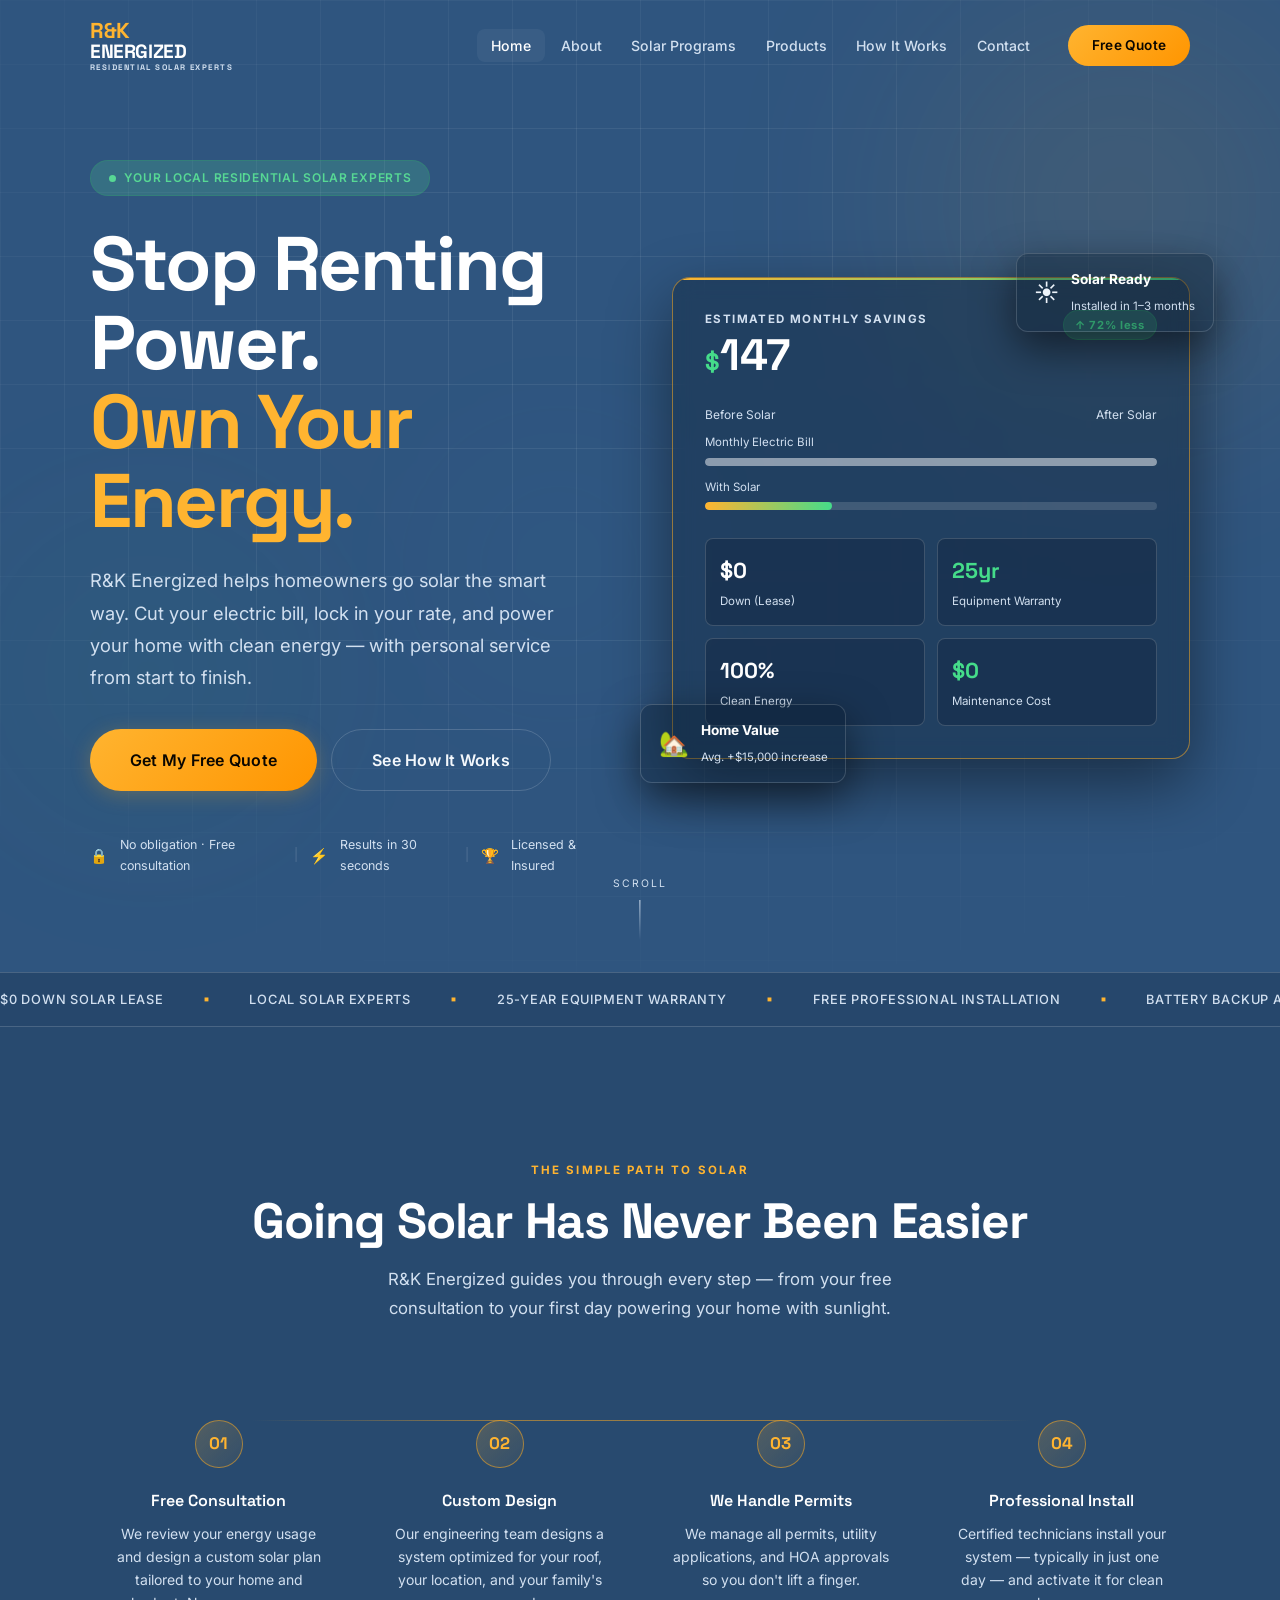
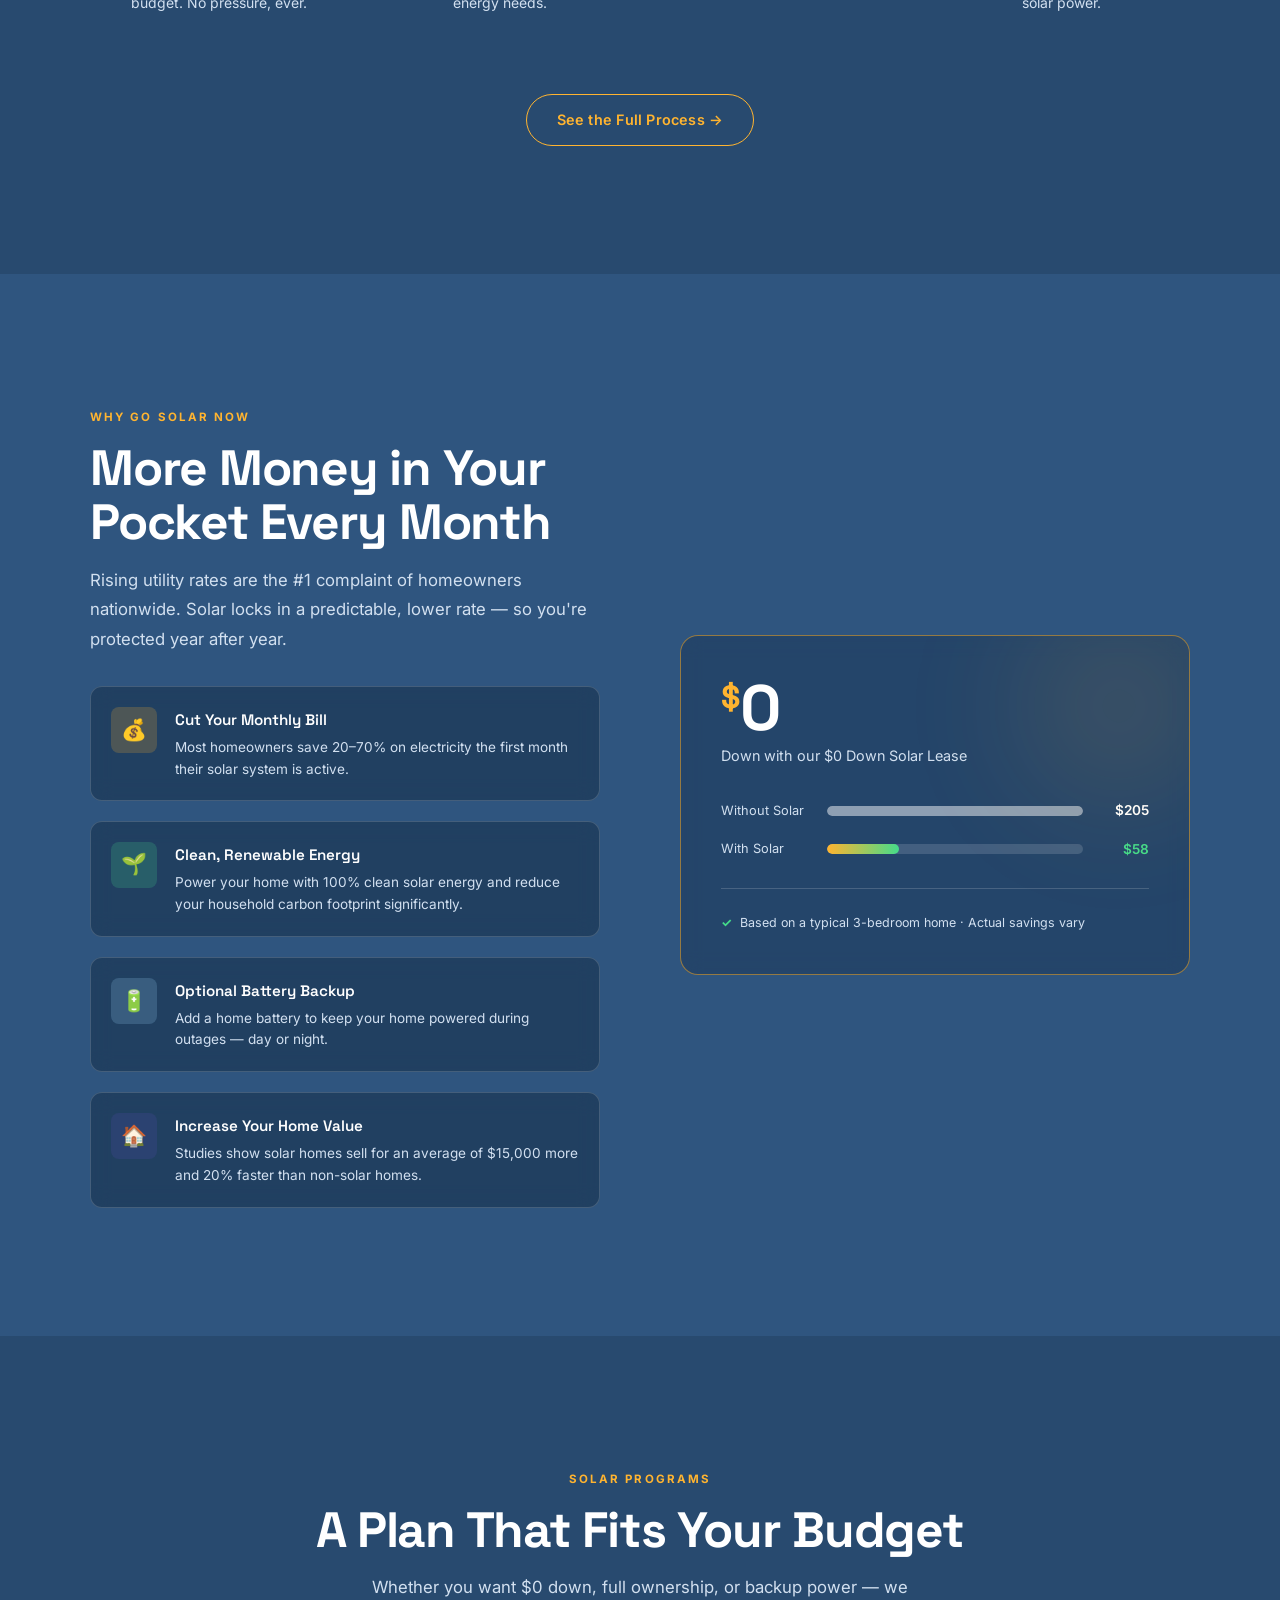
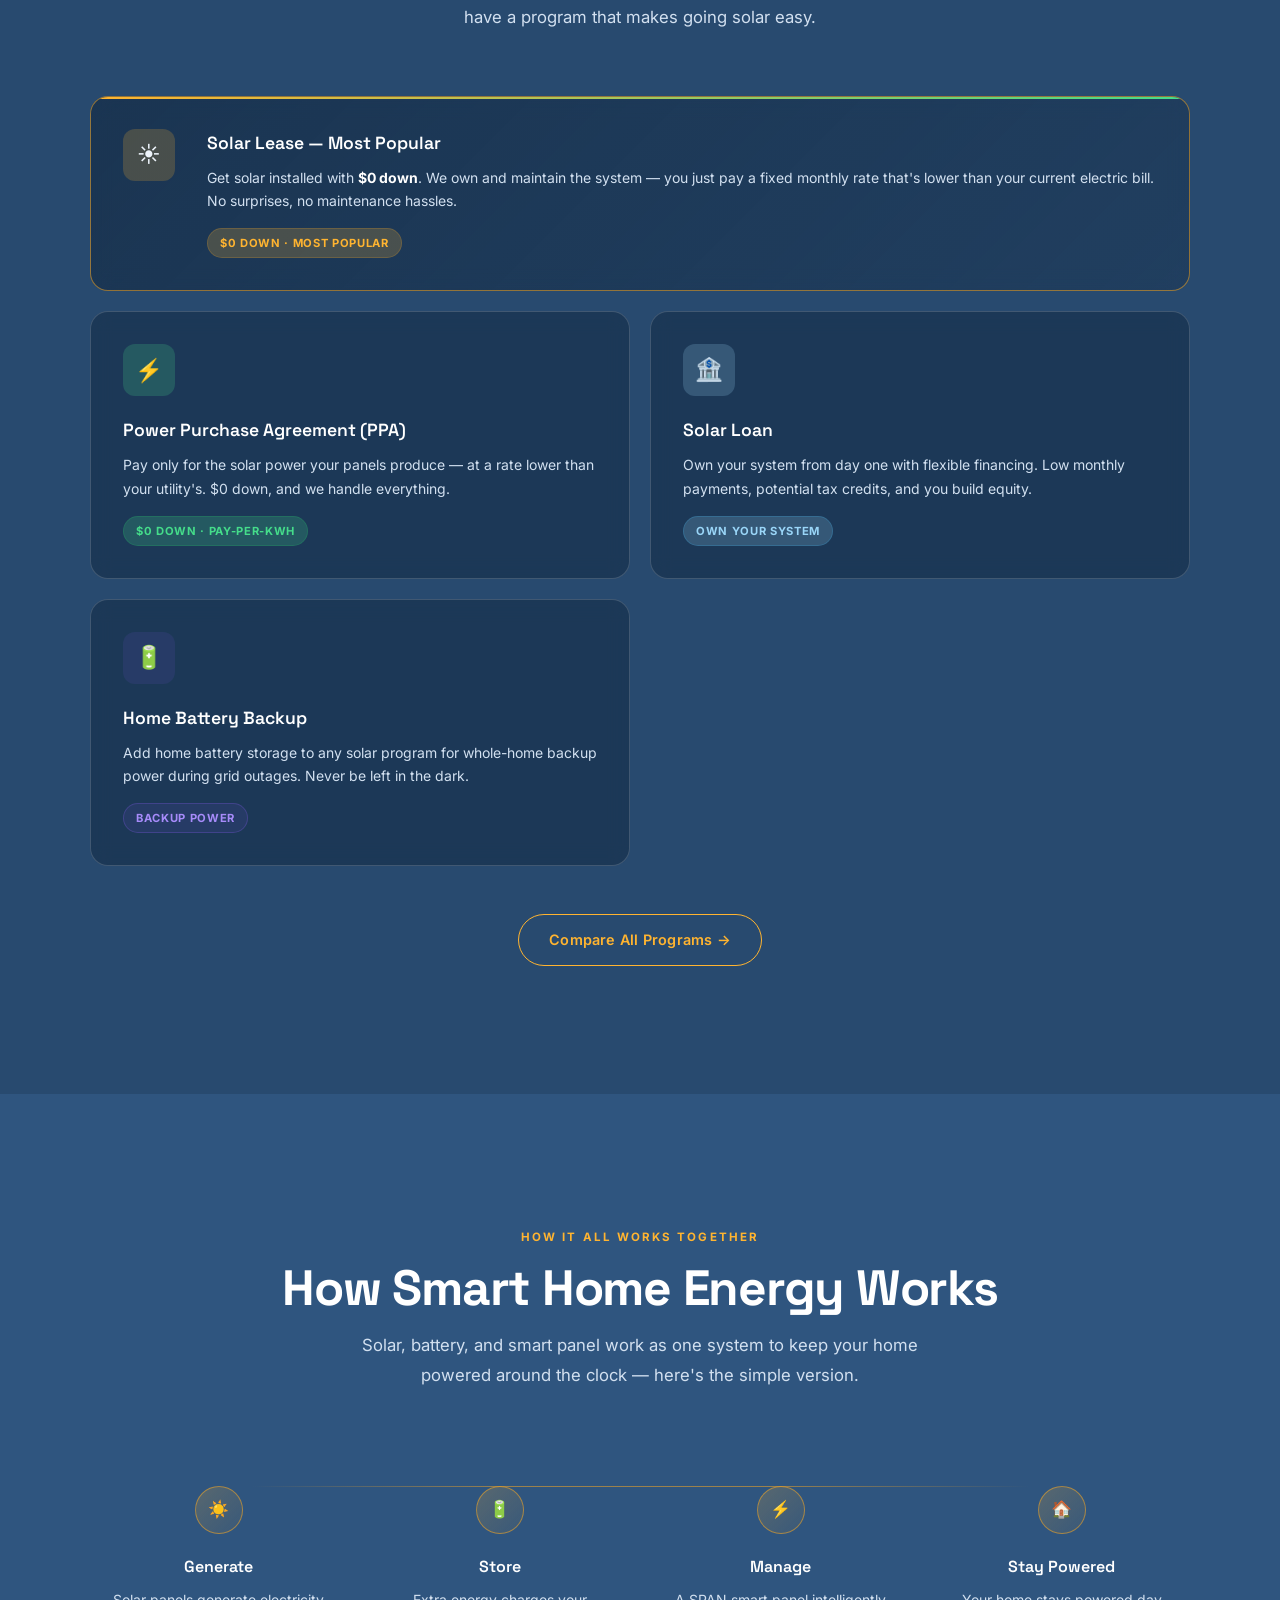
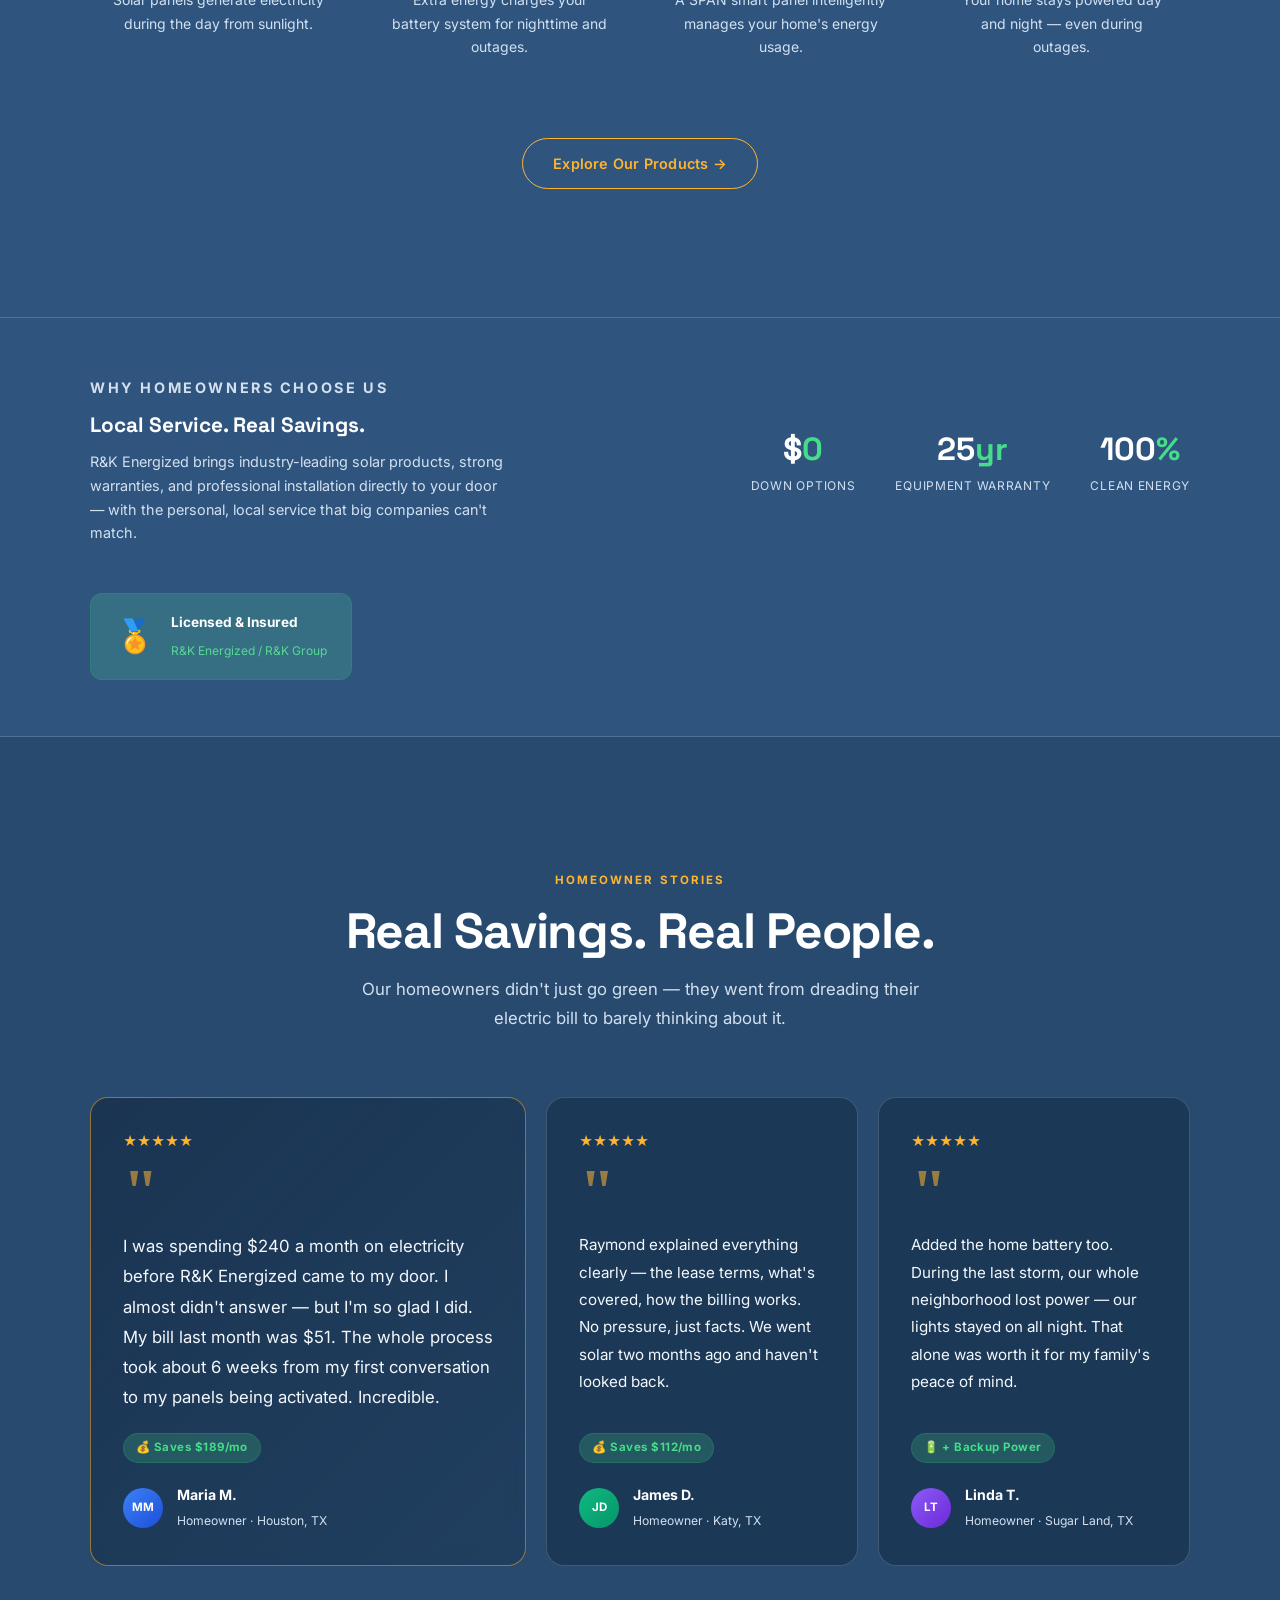
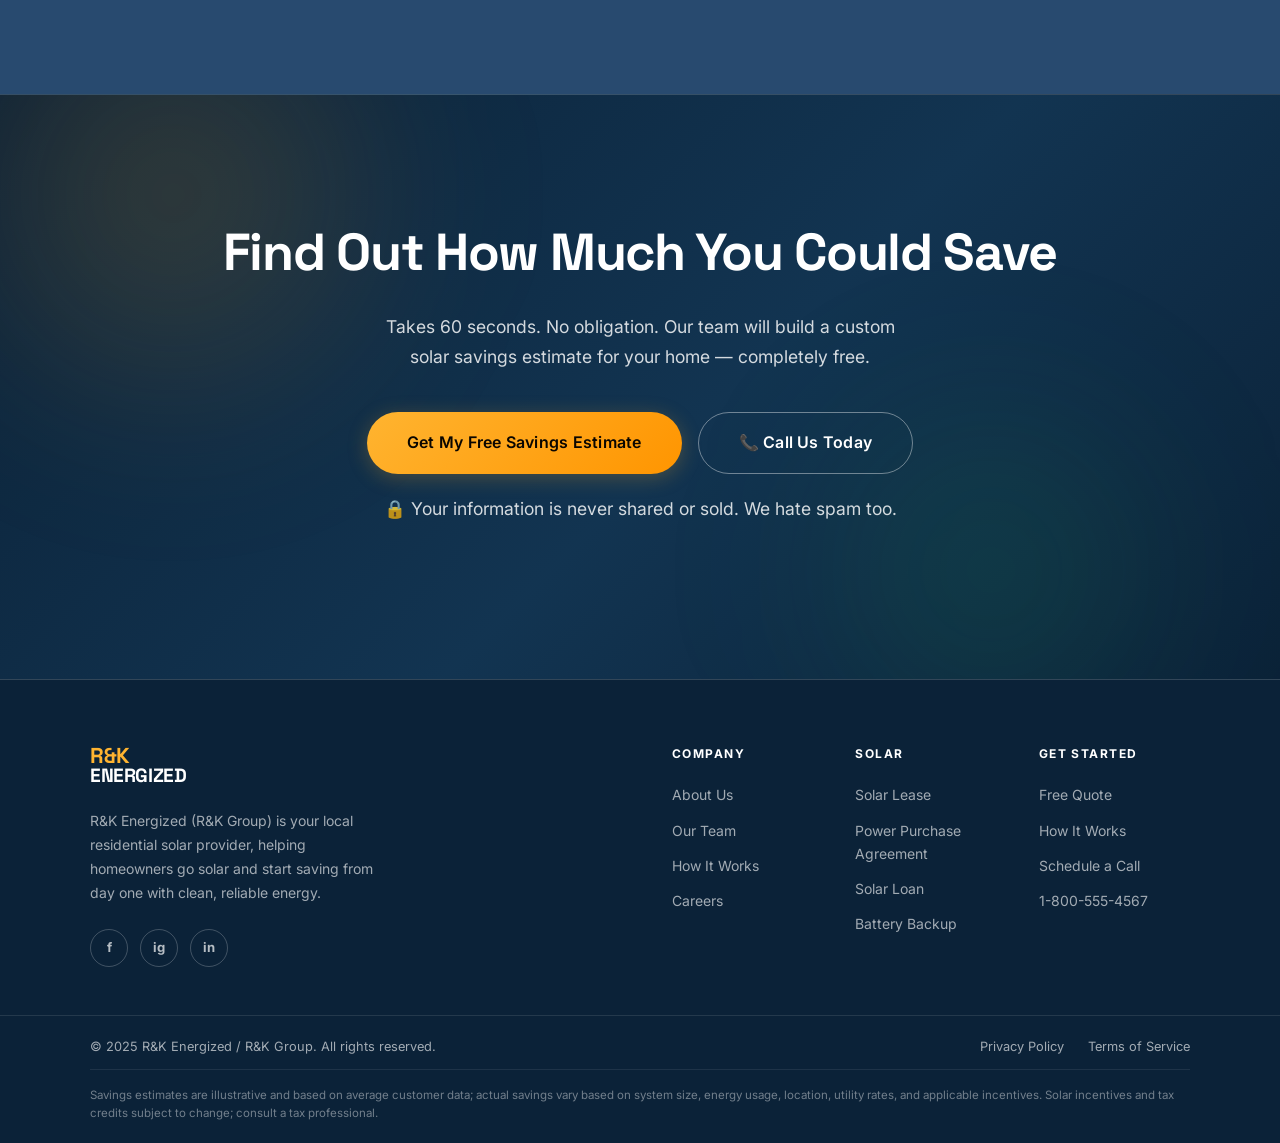
==== commit 9bc77071: "Add homepage energy-flow education linking to Products page" ====
--- a/index.html
+++ b/index.html
@@ -22,6 +22,7 @@
         <li><a href="index.html" class="nav__link active">Home</a></li>
         <li><a href="about.html" class="nav__link">About</a></li>
         <li><a href="programs.html" class="nav__link">Solar Programs</a></li>
+        <li><a href="products.html" class="nav__link">Products</a></li>
         <li><a href="how-it-works.html" class="nav__link">How It Works</a></li>
         <li><a href="contact.html" class="nav__link">Contact</a></li>
       </ul>
@@ -34,6 +35,7 @@
       <a href="index.html" class="nav__mobile-link">Home</a>
       <a href="about.html" class="nav__mobile-link">About</a>
       <a href="programs.html" class="nav__mobile-link">Solar Programs</a>
+      <a href="products.html" class="nav__mobile-link">Products</a>
       <a href="how-it-works.html" class="nav__mobile-link">How It Works</a>
       <a href="contact.html" class="nav__mobile-link">Contact</a>
       <a href="contact.html" class="btn btn--primary" style="margin-top:1rem;">Get a Free Quote</a>
@@ -324,6 +326,42 @@
     </div>
   </section>
 
+  <!-- HOW SMART HOME ENERGY WORKS (condensed) -->
+  <section class="section benefits-section">
+    <div class="container">
+      <div class="section-header">
+        <p class="eyebrow">How It All Works Together</p>
+        <h2 class="section-title">How Smart Home Energy Works</h2>
+        <p class="section-desc">Solar, battery, and smart panel work as one system to keep your home powered around the clock — here's the simple version.</p>
+      </div>
+      <div class="steps-grid">
+        <div class="step-card">
+          <div class="step-num">☀️</div>
+          <h3>Generate</h3>
+          <p>Solar panels generate electricity during the day from sunlight.</p>
+        </div>
+        <div class="step-card">
+          <div class="step-num">🔋</div>
+          <h3>Store</h3>
+          <p>Extra energy charges your battery system for nighttime and outages.</p>
+        </div>
+        <div class="step-card">
+          <div class="step-num">⚡</div>
+          <h3>Manage</h3>
+          <p>A SPAN smart panel intelligently manages your home's energy usage.</p>
+        </div>
+        <div class="step-card">
+          <div class="step-num">🏠</div>
+          <h3>Stay Powered</h3>
+          <p>Your home stays powered day and night — even during outages.</p>
+        </div>
+      </div>
+      <div style="text-align:center;margin-top:3rem;">
+        <a href="products.html" class="btn btn--outline-amber">Explore Our Products →</a>
+      </div>
+    </div>
+  </section>
+
   <!-- WHY CHOOSE US -->
   <section class="whyus-bar">
     <div class="container whyus-bar__inner">
--- a/css/main.css
+++ b/css/main.css
@@ -4,31 +4,33 @@
    =================================================== */
 
 :root {
-  --black:        #07090D;
-  --dark:         #0C0F18;
-  --card-bg:      #101420;
-  --card-bg-2:    #141929;
-  --border:       rgba(255,255,255,0.07);
-  --border-warm:  rgba(245,166,35,0.18);
-
-  --amber:        #F5A623;
-  --amber-lt:     #FFB84D;
-  --amber-dim:    rgba(245,166,35,0.1);
-  --amber-glow:   rgba(245,166,35,0.3);
-
-  --green:        #22C55E;
-  --green-dim:    rgba(34,197,94,0.1);
-
-  --sky:          #38BDF8;
-  --sky-dim:      rgba(56,189,248,0.1);
-
-  --brand-green: #2EAA5E;
-  --brand-green-dim:   rgba(46,170,94,0.12);
-
-  --white:        #FFFFFF;
-  --off-white:    #E8EBF2;
-  --muted:        #7E8AA0;
-  --text:         #B8C4D4;
+  /* ===== OCEAN BLUE THEME (high-contrast) ===== */
+  --black:        #2F557F;   /* main background: deep ocean blue */
+  --dark:         #284A6F;   /* alternating section background (deeper) */
+  --card-bg:      rgba(8,24,42,0.34);   /* dark frosted glass cards */
+  --card-bg-2:    rgba(8,24,42,0.24);
+  --border:       rgba(255,255,255,0.16);
+  --border-warm:  rgba(245,166,35,0.55);
+
+  --amber:        #FFB430;
+  --amber-lt:     #FFC960;
+  --amber-dim:    rgba(255,180,48,0.20);
+  --amber-glow:   rgba(255,180,48,0.42);
+
+  --green:        #45DC8A;
+  --green-dim:    rgba(69,220,138,0.20);
+
+  --sky:          #9AD6F8;
+  --sky-dim:      rgba(154,214,248,0.20);
+
+  --brand-green: #57D894;
+  --brand-green-dim:   rgba(87,216,148,0.20);
+
+  --white:        #FFFFFF;          /* highest-emphasis text */
+  --off-white:    #F4F8FC;          /* secondary strong text */
+  --muted:        #D2E0F0;          /* muted light text (high readability) */
+  --text:         #EEF4FB;          /* body text */
+  --pure-white:   #FFFFFF;
 
   --radius:       18px;
   --radius-sm:    12px;
@@ -1730,3 +1732,188 @@
   .form-row { grid-template-columns: 1fr; }
   .whyus-stats { gap: 1.5rem; }
 }
+
+/* ===================================================
+   OCEAN BLUE THEME ADJUSTMENTS
+   Medium ocean-blue background · white text · frosted cards
+   =================================================== */
+
+/* Nav — ocean-blue frosted when scrolled */
+.nav.scrolled {
+  background: rgba(47,85,127,0.88);
+  border-bottom: 1px solid var(--border);
+}
+.nav__mobile {
+  background: rgba(40,74,111,0.98);
+}
+
+/* Hero — faint white grid + color orbs on blue bg */
+.hero__grid,
+.page-hero::before {
+  background-image:
+    linear-gradient(rgba(255,255,255,0.07) 1px, transparent 1px),
+    linear-gradient(90deg, rgba(255,255,255,0.07) 1px, transparent 1px);
+}
+.hero__orb { opacity: 0.55; }
+
+/* Frosted glass effect on key cards */
+.savings-card,
+.program-card,
+.testimonial-card,
+.team-card,
+.value-card,
+.included-card,
+.benefit-item,
+.contact-form-card,
+.program-full-card,
+.benefits-big-card,
+.partnership-card {
+  backdrop-filter: blur(10px);
+  -webkit-backdrop-filter: blur(10px);
+}
+
+/* Marquee — frosted strip */
+.marquee-bar { background: rgba(8,24,42,0.22); }
+
+/* Progress bars — light fills on dark frosted cards */
+.savings-bar__track,
+.bill-bar-wrap { background: rgba(255,255,255,0.14); }
+.savings-bar__fill--before,
+.bill-bar--before { background: rgba(255,255,255,0.40); }
+.savings-stat { background: rgba(8,24,42,0.28); }
+
+/* Form fields — dark frosted, white text */
+.form-group input,
+.form-group select,
+.form-group textarea {
+  background: rgba(8,24,42,0.34);
+  color: var(--pure-white);
+}
+.form-group input::placeholder,
+.form-group textarea::placeholder { color: rgba(255,255,255,0.55); }
+.form-group select option { background: #284A6F; color: #fff; }
+
+/* Featured cards — slightly stronger dark frosted gradient */
+.program-card--featured,
+.testimonial-card--featured {
+  background: linear-gradient(135deg, rgba(8,24,42,0.42) 0%, rgba(8,24,42,0.22) 100%);
+}
+
+/* Card hover shadows for dark/saturated bg */
+.service-card:hover,
+.program-card:hover,
+.testimonial-card:hover,
+.team-card:hover,
+.project-full-card:hover,
+.program-full-card:hover,
+.value-card:hover,
+.included-card:hover,
+.benefit-item:hover {
+  box-shadow: 0 18px 48px rgba(8,24,42,0.30);
+}
+
+/* CTA banner — deep navy accent band, white text */
+.cta-banner {
+  background: linear-gradient(135deg, #0B2238 0%, #123451 55%, #0B2238 100%);
+  border-top: 1px solid var(--border);
+}
+.cta-banner h2 { color: var(--pure-white); }
+.cta-banner p { color: rgba(255,255,255,0.82); }
+.cta-banner__note { color: rgba(255,255,255,0.6); }
+.btn--white { background: var(--pure-white); color: #0B2238; }
+.btn--white:hover { background: #EAF2FB; }
+.btn--ghost-white { color: var(--pure-white); border-color: rgba(255,255,255,0.4); }
+.btn--ghost-white:hover { background: rgba(255,255,255,0.12); border-color: var(--pure-white); }
+
+/* Footer — deep navy with light text */
+.footer { background: #0B2238; }
+.footer__brand p { color: rgba(255,255,255,0.62); }
+.footer .logo-energized { color: var(--pure-white); }
+.footer__col h4 { color: var(--pure-white); }
+.footer__col a { color: rgba(255,255,255,0.62); }
+.footer__col a:hover { color: var(--pure-white); }
+.footer__bottom { border-top: 1px solid rgba(255,255,255,0.1); }
+.footer__bottom-inner { color: rgba(255,255,255,0.62); }
+.footer__bottom-links a { color: rgba(255,255,255,0.62); }
+.footer__bottom-links a:hover { color: var(--pure-white); }
+.footer__disclaimer {
+  color: rgba(255,255,255,0.42);
+  border-top: 1px solid rgba(255,255,255,0.08);
+}
+.social-link {
+  border-color: rgba(255,255,255,0.22);
+  color: rgba(255,255,255,0.7);
+}
+.social-link:hover {
+  border-color: var(--amber);
+  color: var(--amber);
+  background: rgba(255,176,46,0.18);
+}
+
+/* ===================================================
+   PRODUCTS PAGE — Generate / Store / Control flow
+   =================================================== */
+.flow-grid {
+  display: flex;
+  align-items: stretch;
+  justify-content: center;
+  gap: 1rem;
+}
+.flow-card {
+  flex: 1;
+  background: var(--card-bg);
+  border: 1px solid var(--border);
+  border-radius: var(--radius);
+  padding: 2.25rem 1.5rem;
+  text-align: center;
+  backdrop-filter: blur(10px);
+  -webkit-backdrop-filter: blur(10px);
+  transition: var(--transition);
+}
+.flow-card:hover {
+  transform: translateY(-5px);
+  border-color: var(--border-warm);
+  box-shadow: 0 18px 48px rgba(8,24,42,0.30);
+}
+.flow-card__num {
+  width: 34px; height: 34px;
+  border-radius: 50%;
+  background: var(--amber);
+  color: #0B2238;
+  font-family: var(--font-display);
+  font-weight: 700;
+  font-size: 0.95rem;
+  display: flex; align-items: center; justify-content: center;
+  margin: 0 auto 1.1rem;
+}
+.flow-card__icon { font-size: 2.75rem; margin-bottom: 0.85rem; }
+.flow-card h3 {
+  font-family: var(--font-display);
+  font-size: 1.35rem; font-weight: 700;
+  color: var(--white);
+  margin-bottom: 0.25rem;
+}
+.flow-card__product {
+  font-size: 0.78rem; font-weight: 700;
+  letter-spacing: 0.06em; text-transform: uppercase;
+  color: var(--amber);
+  margin-bottom: 0.85rem;
+}
+.flow-card p { font-size: 0.88rem; color: var(--muted); line-height: 1.6; }
+.flow-arrow {
+  display: flex; align-items: center;
+  font-size: 1.85rem; color: var(--amber);
+  flex-shrink: 0;
+}
+.product-trust {
+  font-size: 0.85rem;
+  color: var(--brand-green);
+  font-weight: 600;
+  margin-top: 1.25rem;
+  padding-top: 1rem;
+  border-top: 1px solid var(--border);
+}
+@media (max-width: 768px) {
+  .flow-grid { flex-direction: column; }
+  .flow-arrow { transform: rotate(90deg); justify-content: center; padding: 0.25rem 0; }
+}
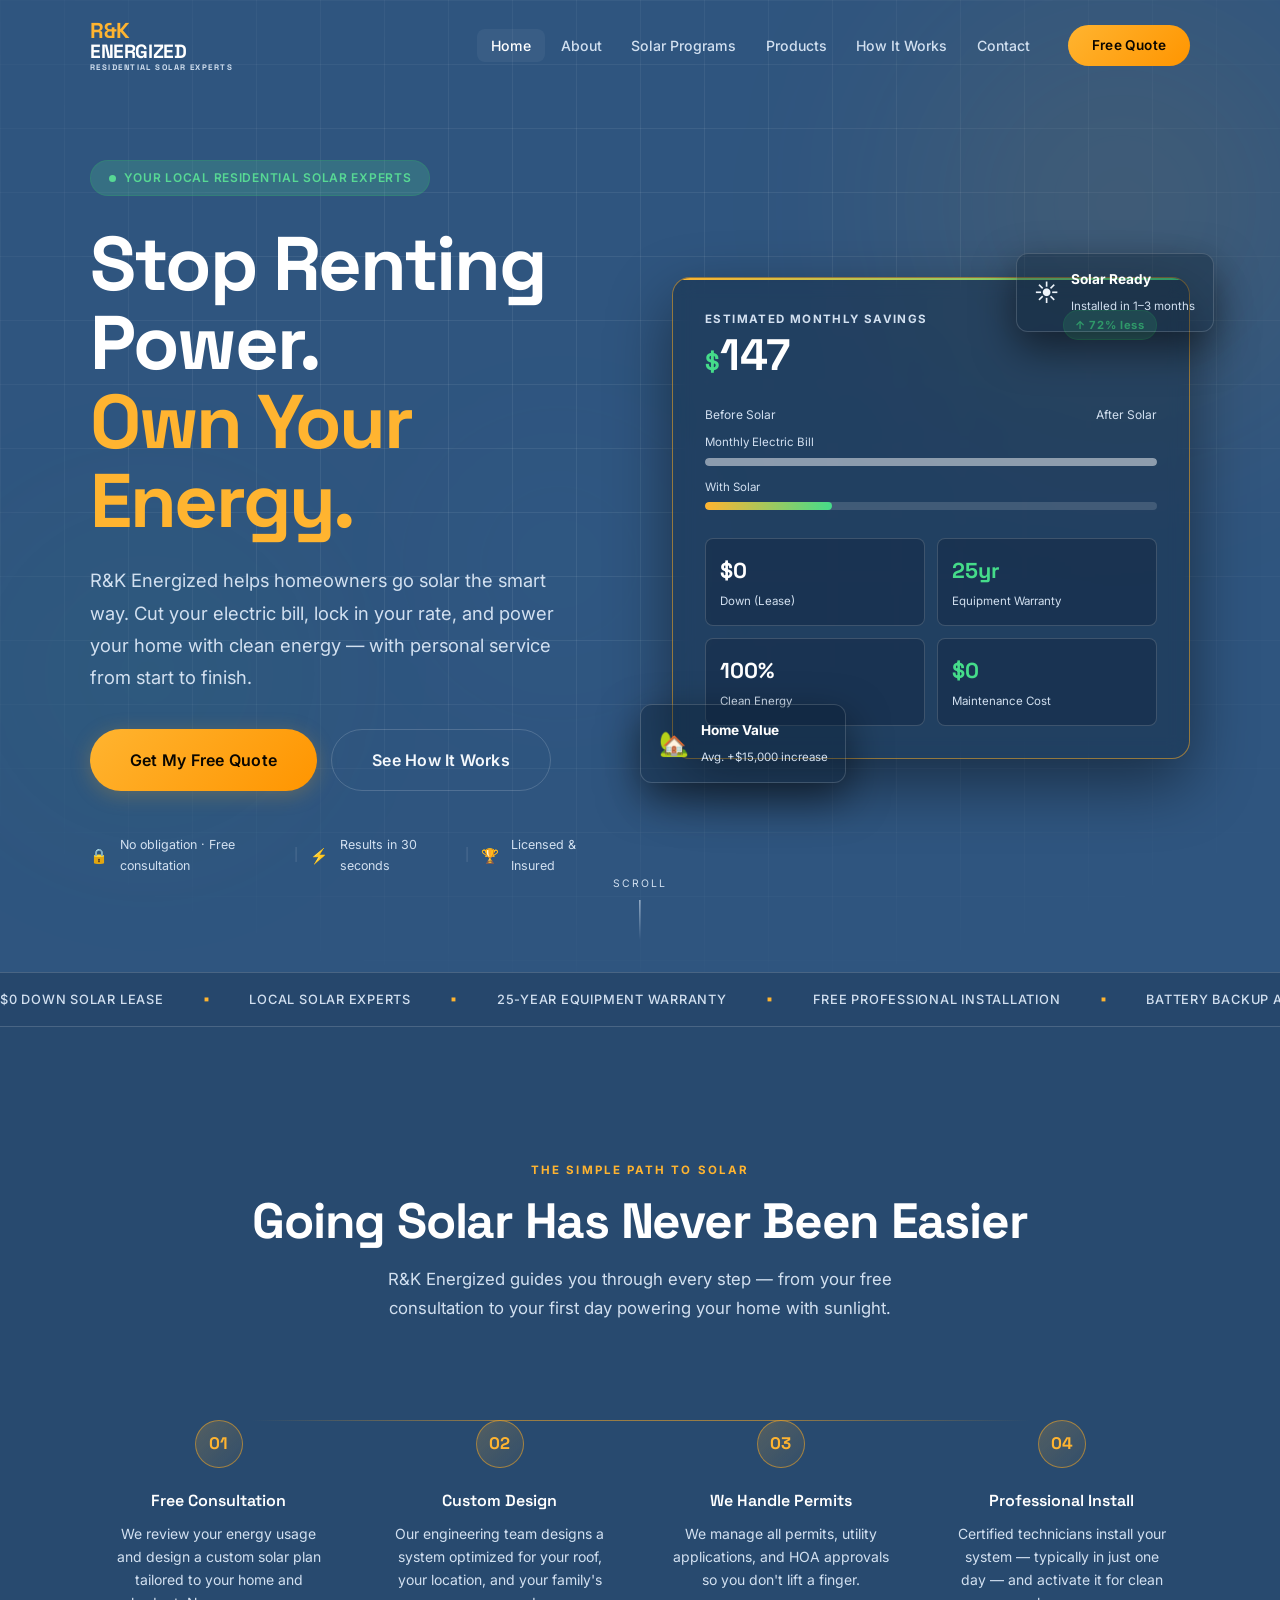
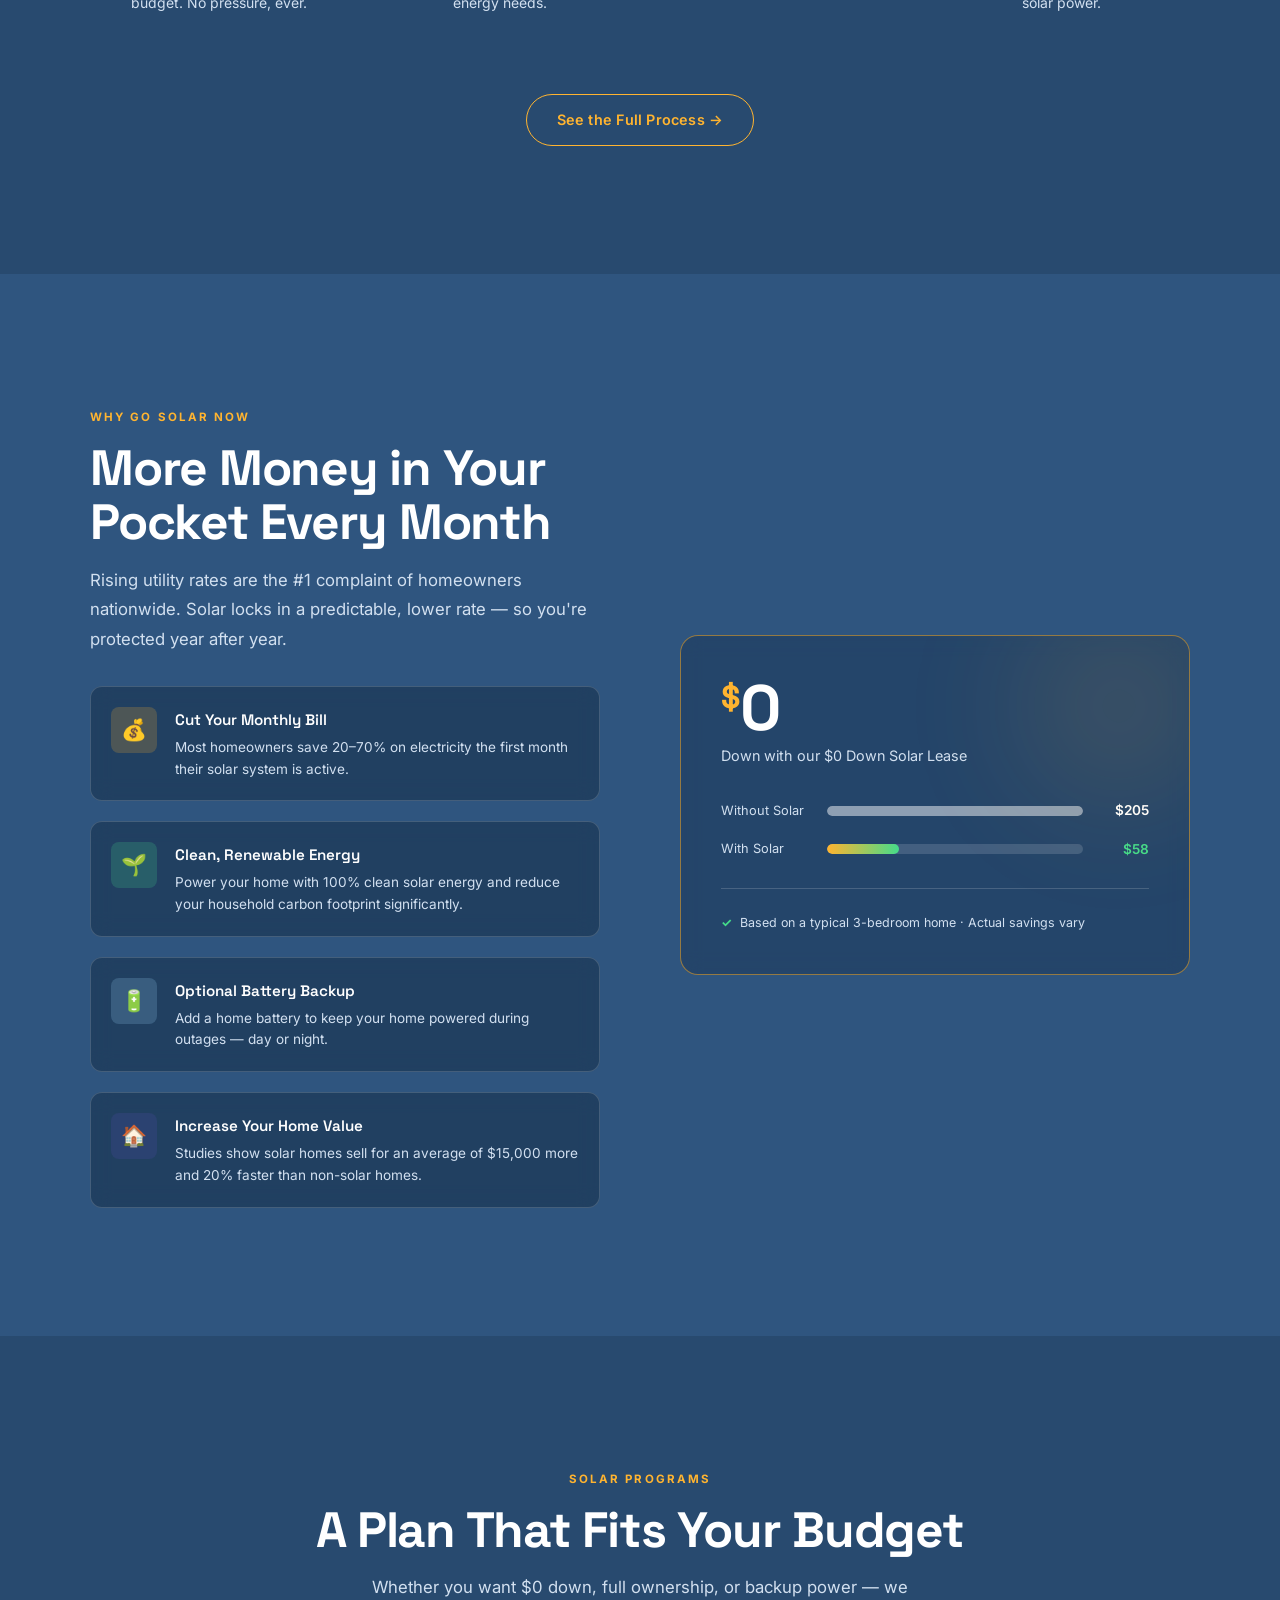
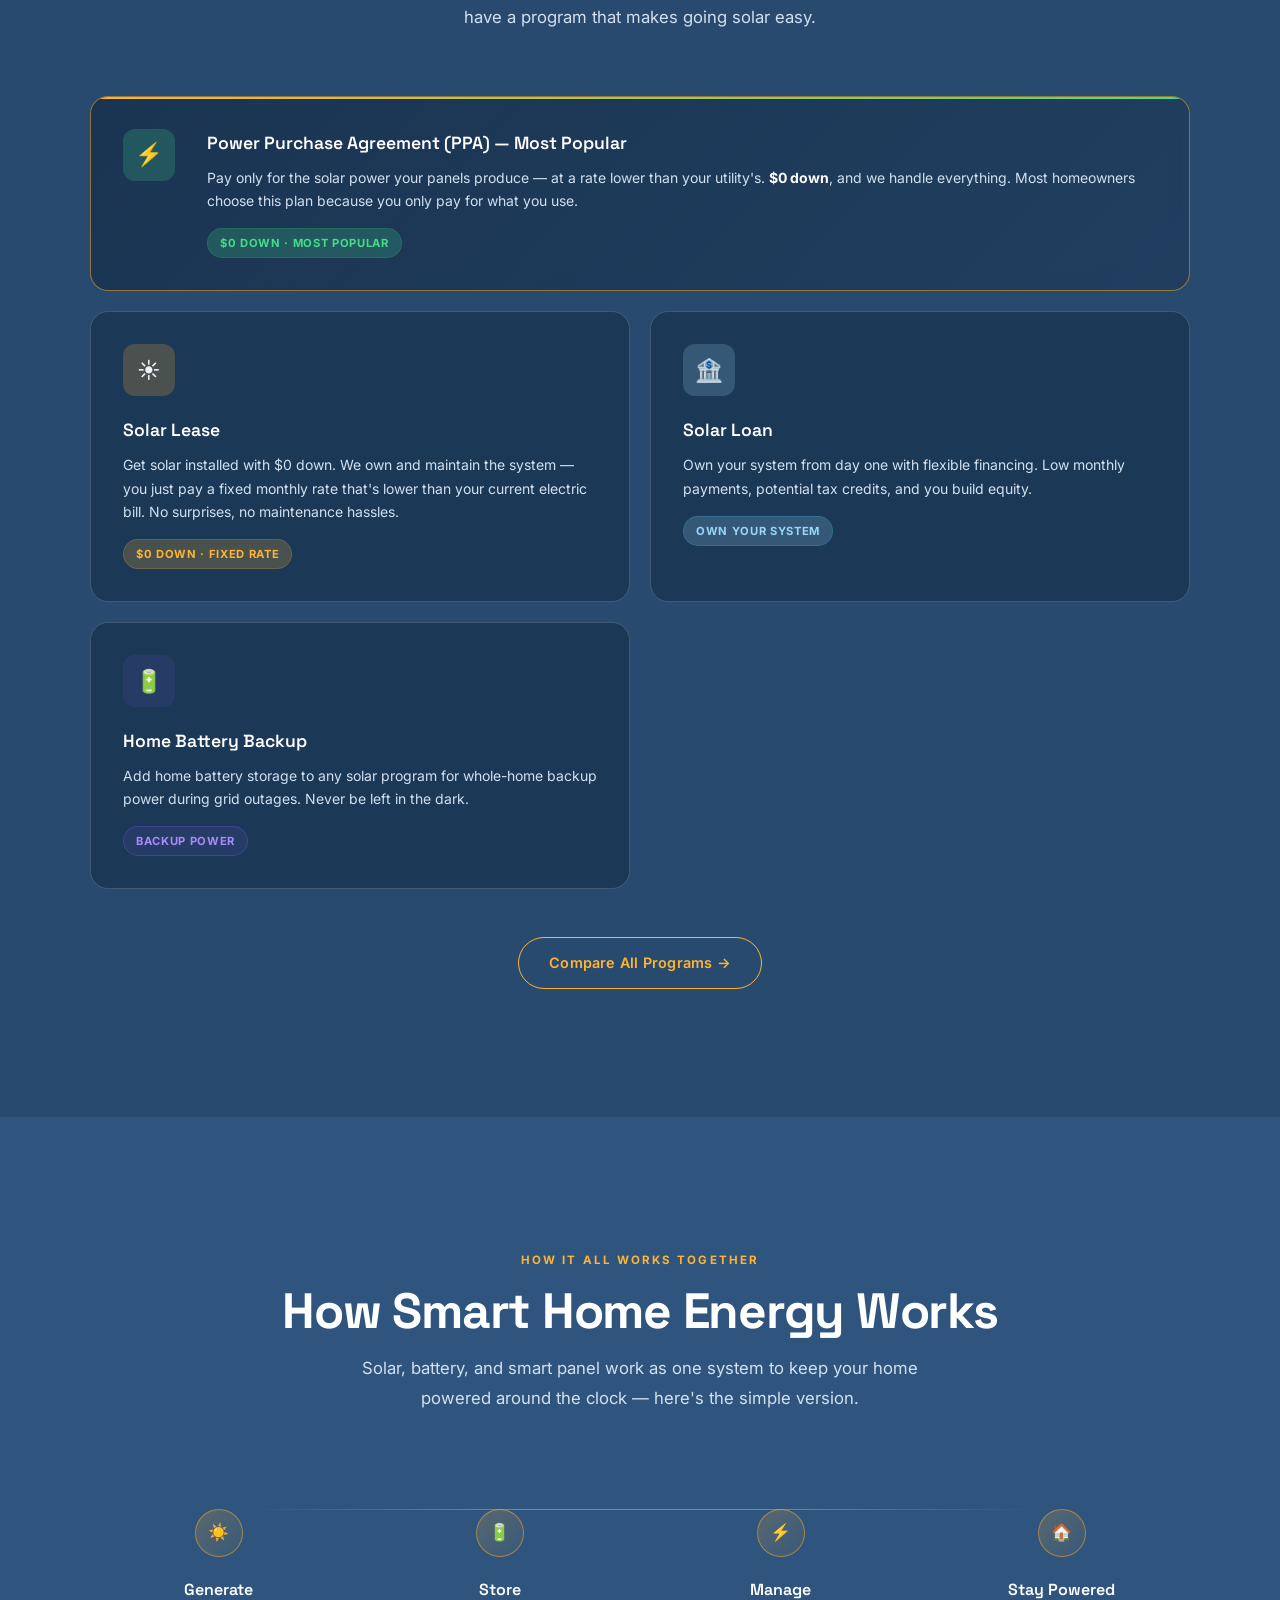
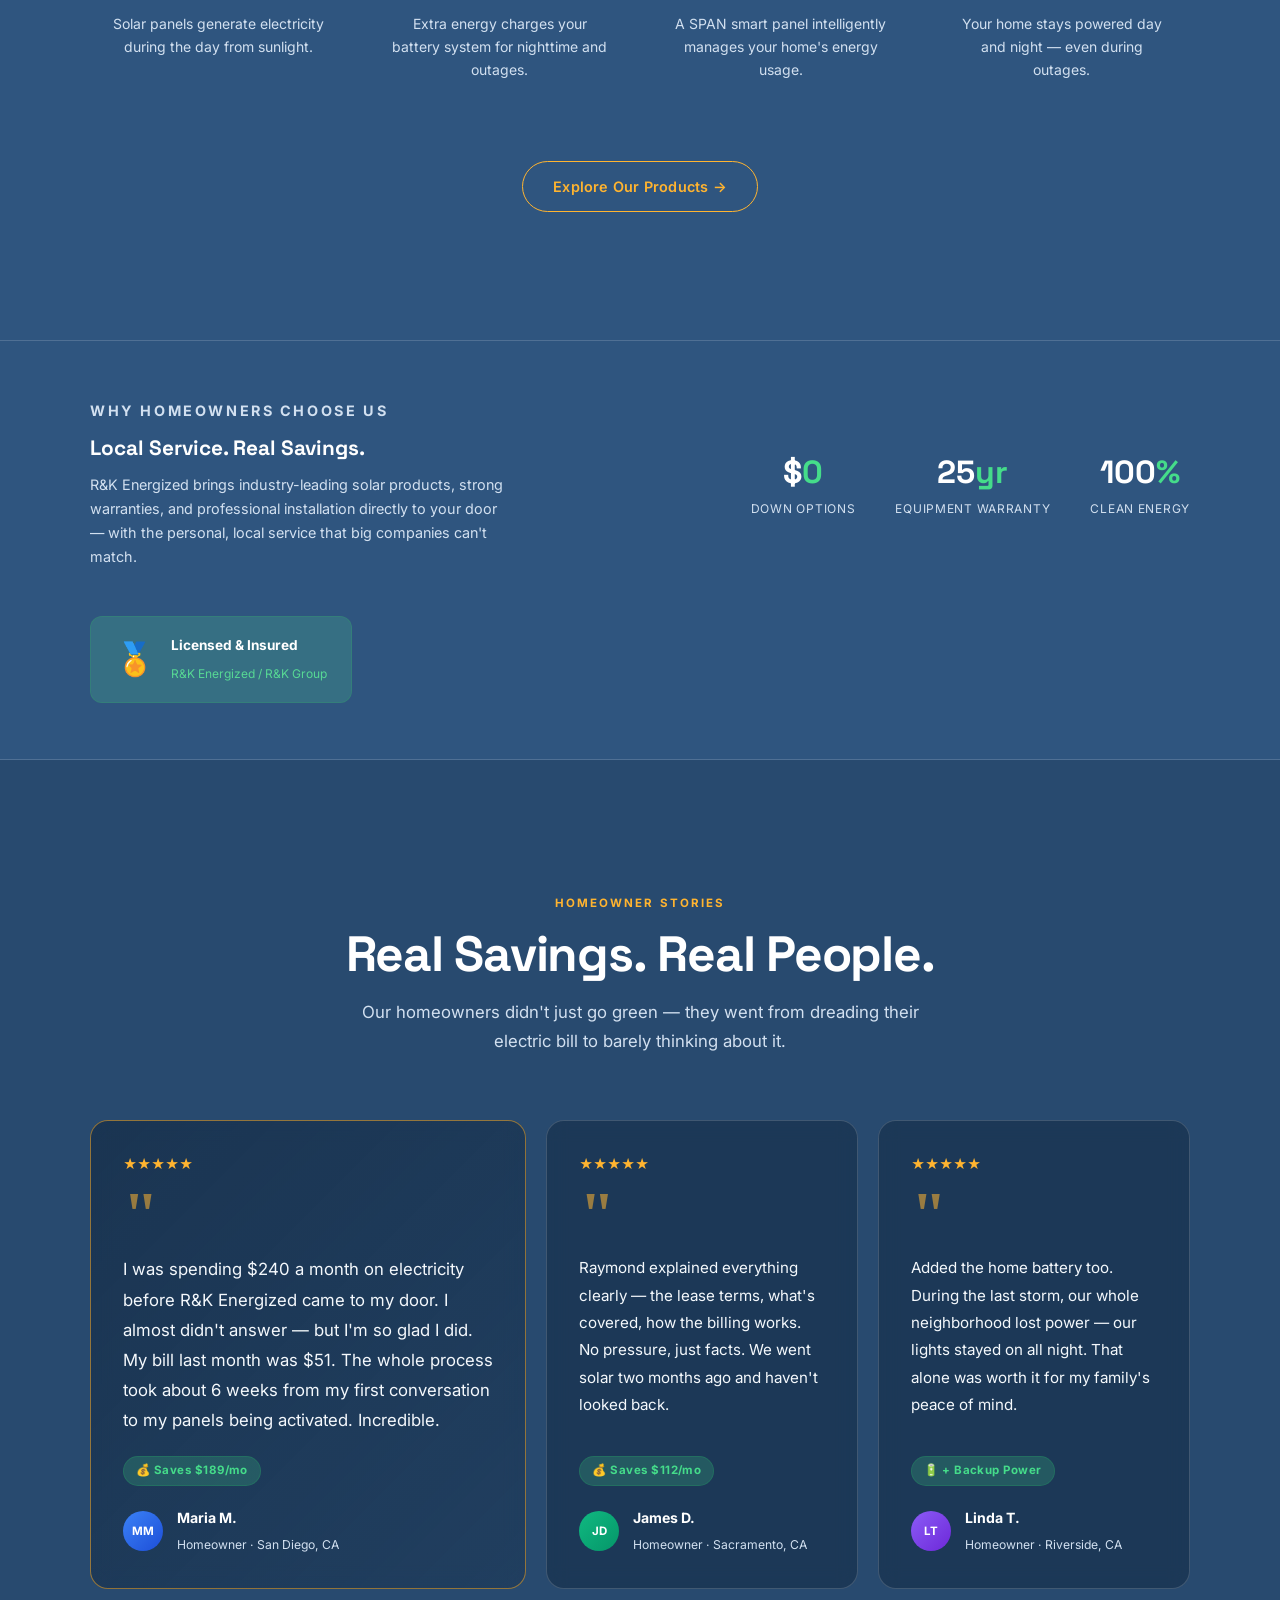
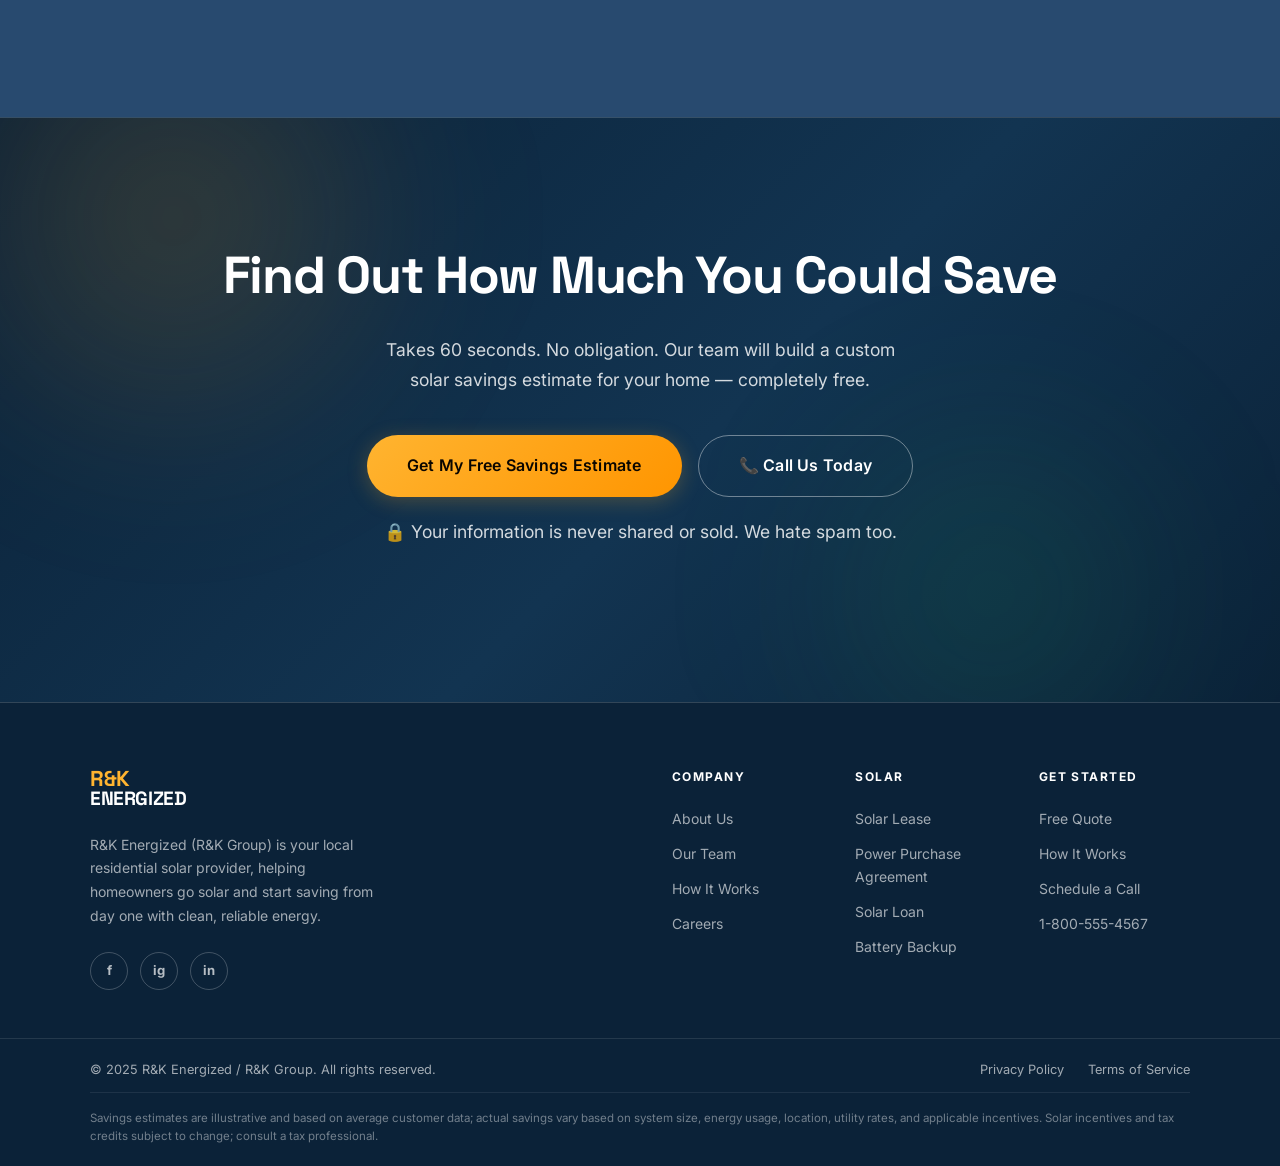
==== commit 6ad990f1: "Promote PPA to Most Popular; localize testimonials to California" ====
--- a/index.html
+++ b/index.html
@@ -293,19 +293,19 @@
         <p class="section-desc">Whether you want $0 down, full ownership, or backup power — we have a program that makes going solar easy.</p>
       </div>
       <div class="programs-grid">
-        <div class="program-card program-card--amber program-card--featured">
+        <div class="program-card program-card--green program-card--featured">
+          <div class="program-icon program-icon--green">⚡</div>
+          <div>
+            <h3>Power Purchase Agreement (PPA) — Most Popular</h3>
+            <p>Pay only for the solar power your panels produce — at a rate lower than your utility's. <strong style="color:var(--white)">$0 down</strong>, and we handle everything. Most homeowners choose this plan because you only pay for what you use.</p>
+            <span class="program-chip program-chip--green">$0 Down · Most Popular</span>
+          </div>
+        </div>
+        <div class="program-card program-card--amber">
           <div class="program-icon program-icon--amber">☀️</div>
-          <div>
-            <h3>Solar Lease — Most Popular</h3>
-            <p>Get solar installed with <strong style="color:var(--white)">$0 down</strong>. We own and maintain the system — you just pay a fixed monthly rate that's lower than your current electric bill. No surprises, no maintenance hassles.</p>
-            <span class="program-chip">$0 Down · Most Popular</span>
-          </div>
-        </div>
-        <div class="program-card program-card--green">
-          <div class="program-icon program-icon--green">⚡</div>
-          <h3>Power Purchase Agreement (PPA)</h3>
-          <p>Pay only for the solar power your panels produce — at a rate lower than your utility's. $0 down, and we handle everything.</p>
-          <span class="program-chip program-chip--green">$0 Down · Pay-Per-kWh</span>
+          <h3>Solar Lease</h3>
+          <p>Get solar installed with $0 down. We own and maintain the system — you just pay a fixed monthly rate that's lower than your current electric bill. No surprises, no maintenance hassles.</p>
+          <span class="program-chip">$0 Down · Fixed Rate</span>
         </div>
         <div class="program-card program-card--sky">
           <div class="program-icon program-icon--sky">🏦</div>
@@ -412,7 +412,7 @@
             <div class="author-avatar author-avatar--1">MM</div>
             <div>
               <strong>Maria M.</strong>
-              <span>Homeowner · Houston, TX</span>
+              <span>Homeowner · San Diego, CA</span>
             </div>
           </div>
         </div>
@@ -425,7 +425,7 @@
             <div class="author-avatar author-avatar--2">JD</div>
             <div>
               <strong>James D.</strong>
-              <span>Homeowner · Katy, TX</span>
+              <span>Homeowner · Sacramento, CA</span>
             </div>
           </div>
         </div>
@@ -438,7 +438,7 @@
             <div class="author-avatar author-avatar--3">LT</div>
             <div>
               <strong>Linda T.</strong>
-              <span>Homeowner · Sugar Land, TX</span>
+              <span>Homeowner · Riverside, CA</span>
             </div>
           </div>
         </div>
--- a/css/main.css
+++ b/css/main.css
@@ -1913,7 +1913,214 @@
   padding-top: 1rem;
   border-top: 1px solid var(--border);
 }
+
+/* Prominent product name — the standout element on each product card */
+.product-name {
+  display: inline-block;
+  position: relative;
+  font-family: var(--font-display);
+  font-size: clamp(1.5rem, 2.6vw, 1.9rem);
+  font-weight: 700;
+  line-height: 1.12;
+  letter-spacing: -0.015em;
+  padding-top: 0.95rem;
+  margin-bottom: 0.5rem;
+}
+.product-name::before {
+  content: '';
+  position: absolute;
+  top: 0; left: 0;
+  width: 48px; height: 4px;
+  border-radius: 99px;
+  background: currentColor;
+}
+.product-name--amber { color: var(--amber); }
+.product-name--green { color: var(--green); }
+.product-name--sky   { color: var(--sky); }
+
+/* Marketing tagline — now the supporting subhead under the name */
+.program-full-body .product-tagline {
+  font-family: var(--font-display);
+  font-size: 1.1rem;
+  font-weight: 600;
+  color: var(--off-white);
+  margin-bottom: 0.85rem;
+}
+
 @media (max-width: 768px) {
   .flow-grid { flex-direction: column; }
   .flow-arrow { transform: rotate(90deg); justify-content: center; padding: 0.25rem 0; }
 }
+
+/* ===================================================
+   PRODUCT DETAIL PAGE
+   =================================================== */
+.breadcrumb {
+  padding-top: 7.5rem;
+  font-size: 0.82rem;
+  color: var(--muted);
+}
+.breadcrumb a { color: var(--muted); transition: color var(--transition); }
+.breadcrumb a:hover { color: var(--white); }
+.breadcrumb span { margin: 0 0.5rem; opacity: 0.5; }
+.breadcrumb b { color: var(--off-white); font-weight: 600; }
+
+.product-detail {
+  display: grid;
+  grid-template-columns: 1fr 1fr;
+  gap: 3rem;
+  align-items: start;
+  padding-top: 2rem;
+}
+
+/* Image gallery (placeholders) */
+.gallery-main {
+  aspect-ratio: 4 / 3;
+  border-radius: var(--radius);
+  border: 1px solid var(--border);
+  background: linear-gradient(135deg, rgba(255,255,255,0.10) 0%, rgba(8,24,42,0.25) 100%);
+  display: flex;
+  align-items: center;
+  justify-content: center;
+  text-align: center;
+  position: relative;
+  overflow: hidden;
+  backdrop-filter: blur(10px);
+  -webkit-backdrop-filter: blur(10px);
+}
+.gallery-main__ph { color: var(--muted); }
+.gallery-main__ph .ph-icon { font-size: 3.5rem; display: block; margin-bottom: 0.5rem; }
+.gallery-main__ph .ph-label { font-size: 0.8rem; letter-spacing: 0.05em; text-transform: uppercase; }
+.gallery-thumbs {
+  display: grid;
+  grid-template-columns: repeat(4, 1fr);
+  gap: 0.75rem;
+  margin-top: 0.75rem;
+}
+.gallery-thumb {
+  aspect-ratio: 1;
+  border-radius: var(--radius-sm);
+  border: 1px solid var(--border);
+  background: rgba(255,255,255,0.06);
+  display: flex;
+  align-items: center;
+  justify-content: center;
+  font-size: 1.25rem;
+  color: var(--muted);
+  cursor: pointer;
+  transition: var(--transition);
+}
+.gallery-thumb:hover { border-color: var(--border-warm); }
+.gallery-thumb--active { border-color: var(--amber); background: var(--amber-dim); }
+.gallery-thumb.has-img { font-size: 0; background-size: cover; background-position: center; }
+
+/* Real main image — fades in over the placeholder once a photo loads */
+.gallery-main__img {
+  position: absolute;
+  inset: 0;
+  width: 100%;
+  height: 100%;
+  object-fit: cover;
+  opacity: 0;
+  transition: opacity 0.3s ease;
+  pointer-events: none;
+}
+.gallery-main__img.is-loaded { opacity: 1; }
+
+/* Detail info column */
+.product-detail__info .product-name { margin-top: 0; }
+.product-detail__desc {
+  font-size: 1rem;
+  color: var(--text);
+  line-height: 1.75;
+  margin-bottom: 1.5rem;
+}
+.product-highlights {
+  display: grid;
+  grid-template-columns: repeat(3, 1fr);
+  gap: 0.75rem;
+  margin-bottom: 1.75rem;
+}
+.product-highlight {
+  background: var(--card-bg);
+  border: 1px solid var(--border);
+  border-radius: var(--radius-sm);
+  padding: 1rem;
+  text-align: center;
+  backdrop-filter: blur(10px);
+  -webkit-backdrop-filter: blur(10px);
+}
+.product-highlight__val {
+  font-family: var(--font-display);
+  font-size: 1.3rem;
+  font-weight: 700;
+  color: var(--amber);
+}
+.product-highlight__lbl { font-size: 0.72rem; color: var(--muted); margin-top: 0.15rem; }
+.product-detail__cta { display: flex; gap: 0.875rem; flex-wrap: wrap; }
+
+/* Spec table */
+.spec-card {
+  background: var(--card-bg);
+  border: 1px solid var(--border);
+  border-radius: var(--radius);
+  overflow: hidden;
+  backdrop-filter: blur(10px);
+  -webkit-backdrop-filter: blur(10px);
+}
+.spec-table { width: 100%; border-collapse: collapse; }
+.spec-table tr { border-bottom: 1px solid var(--border); }
+.spec-table tr:last-child { border-bottom: none; }
+.spec-table td { padding: 0.95rem 1.5rem; font-size: 0.9rem; }
+.spec-table td:first-child { color: var(--muted); width: 45%; }
+.spec-table td:last-child { color: var(--white); font-weight: 600; text-align: right; }
+
+/* Related products */
+.related-grid {
+  display: grid;
+  grid-template-columns: repeat(2, 1fr);
+  gap: 1.25rem;
+}
+.related-card {
+  display: flex;
+  align-items: center;
+  gap: 1.25rem;
+  background: var(--card-bg);
+  border: 1px solid var(--border);
+  border-radius: var(--radius);
+  padding: 1.75rem;
+  transition: var(--transition);
+  backdrop-filter: blur(10px);
+  -webkit-backdrop-filter: blur(10px);
+}
+.related-card:hover {
+  transform: translateY(-4px);
+  border-color: var(--border-warm);
+  box-shadow: 0 18px 48px rgba(8,24,42,0.30);
+}
+.related-card__icon {
+  width: 56px; height: 56px;
+  flex-shrink: 0;
+  border-radius: var(--radius-sm);
+  display: flex; align-items: center; justify-content: center;
+  font-size: 1.5rem;
+  background: var(--amber-dim);
+}
+.related-card h4 {
+  font-family: var(--font-display);
+  font-size: 1.05rem;
+  font-weight: 600;
+  color: var(--white);
+  margin-bottom: 0.2rem;
+}
+.related-card p { font-size: 0.82rem; color: var(--muted); }
+.related-card__arrow { margin-left: auto; color: var(--amber); font-size: 1.2rem; }
+
+@media (max-width: 900px) {
+  .product-detail { grid-template-columns: 1fr; gap: 2rem; }
+  .related-grid { grid-template-columns: 1fr; }
+}
+@media (max-width: 480px) {
+  .product-highlights { grid-template-columns: 1fr; }
+  .product-detail__cta .btn { width: 100%; justify-content: center; }
+}
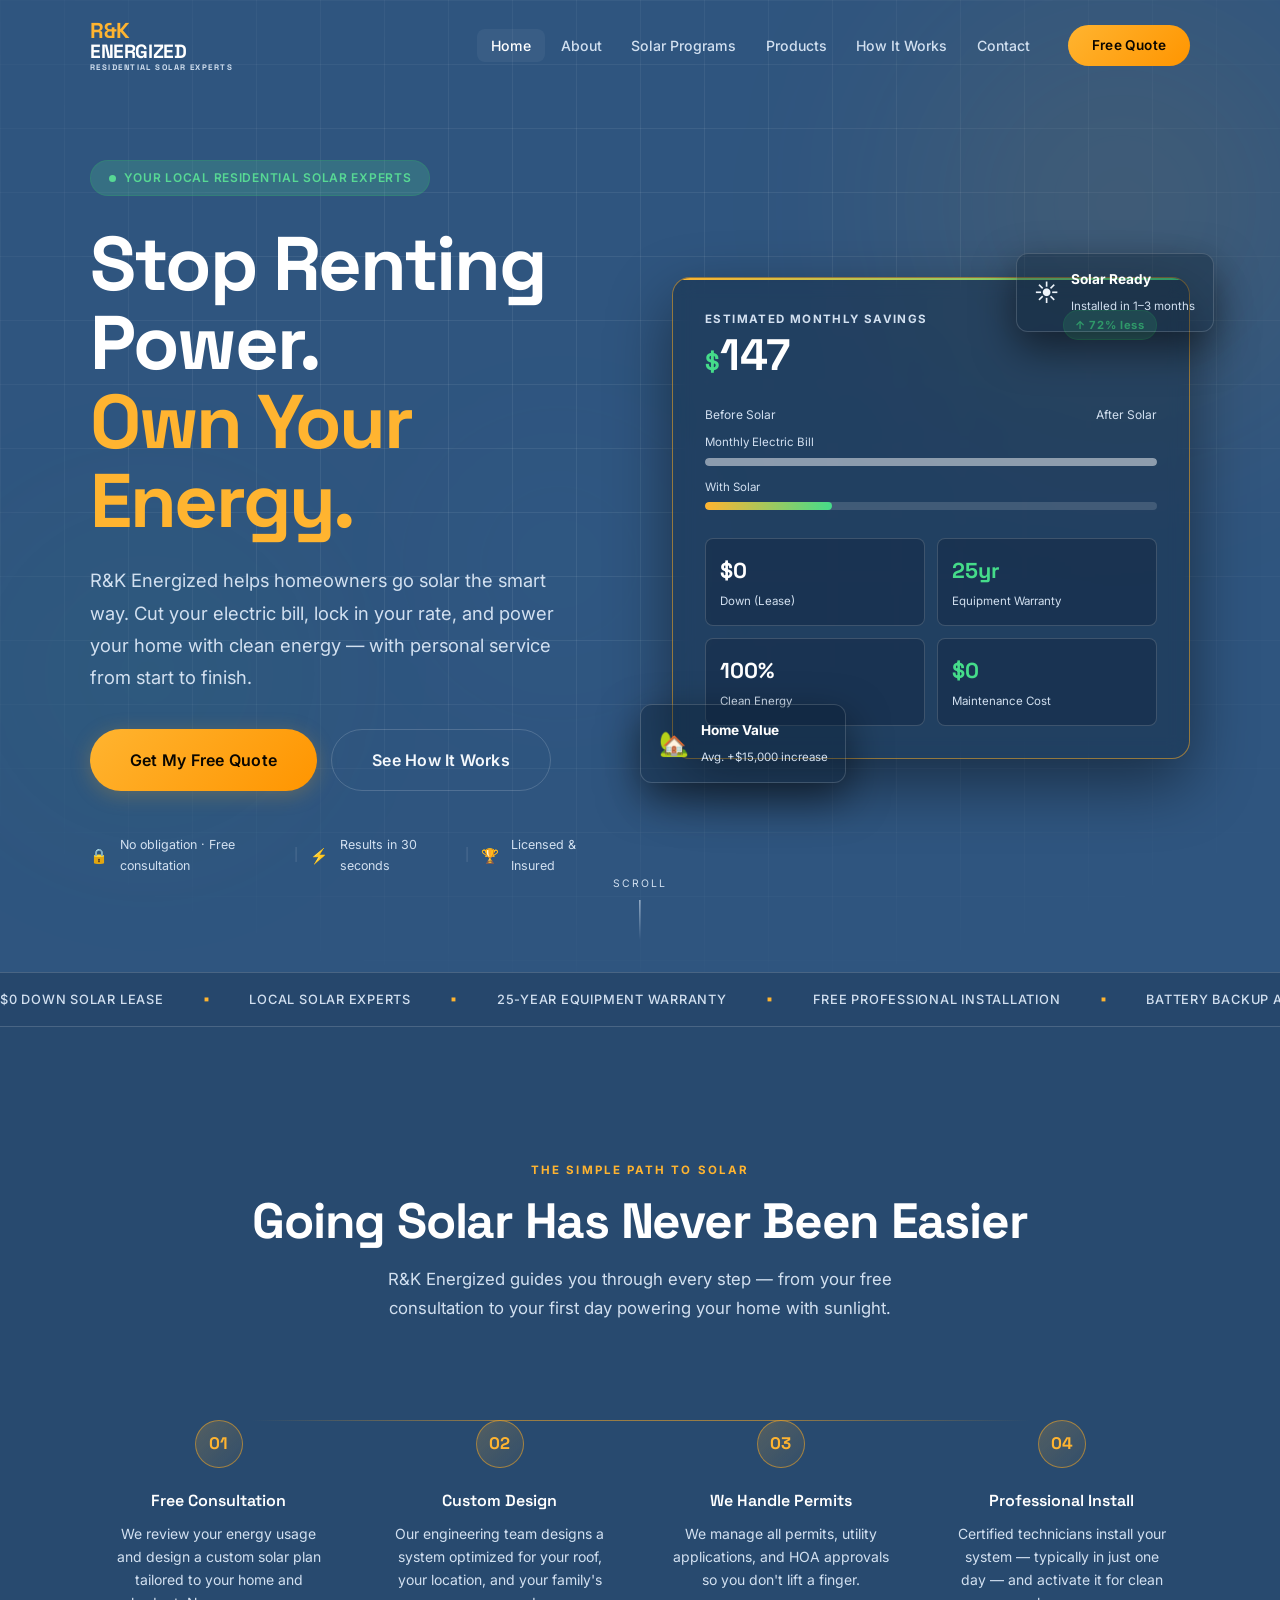
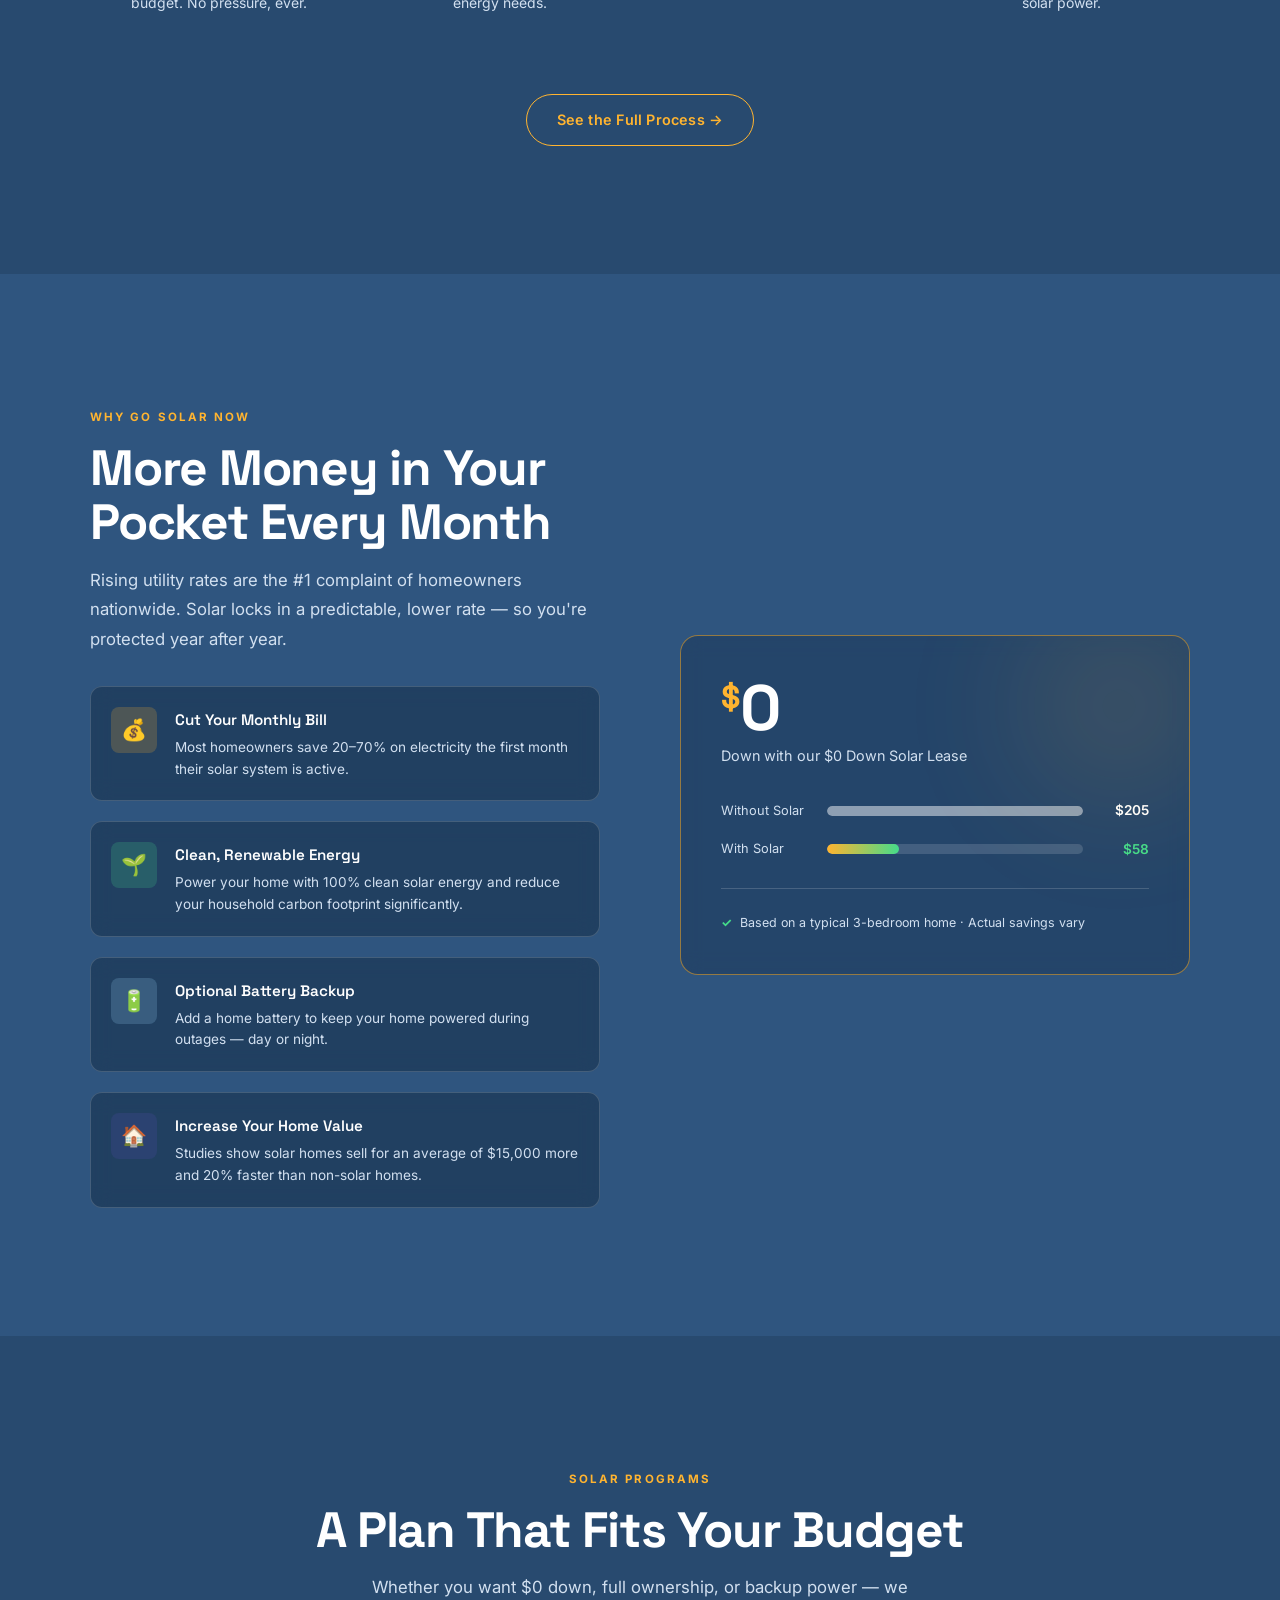
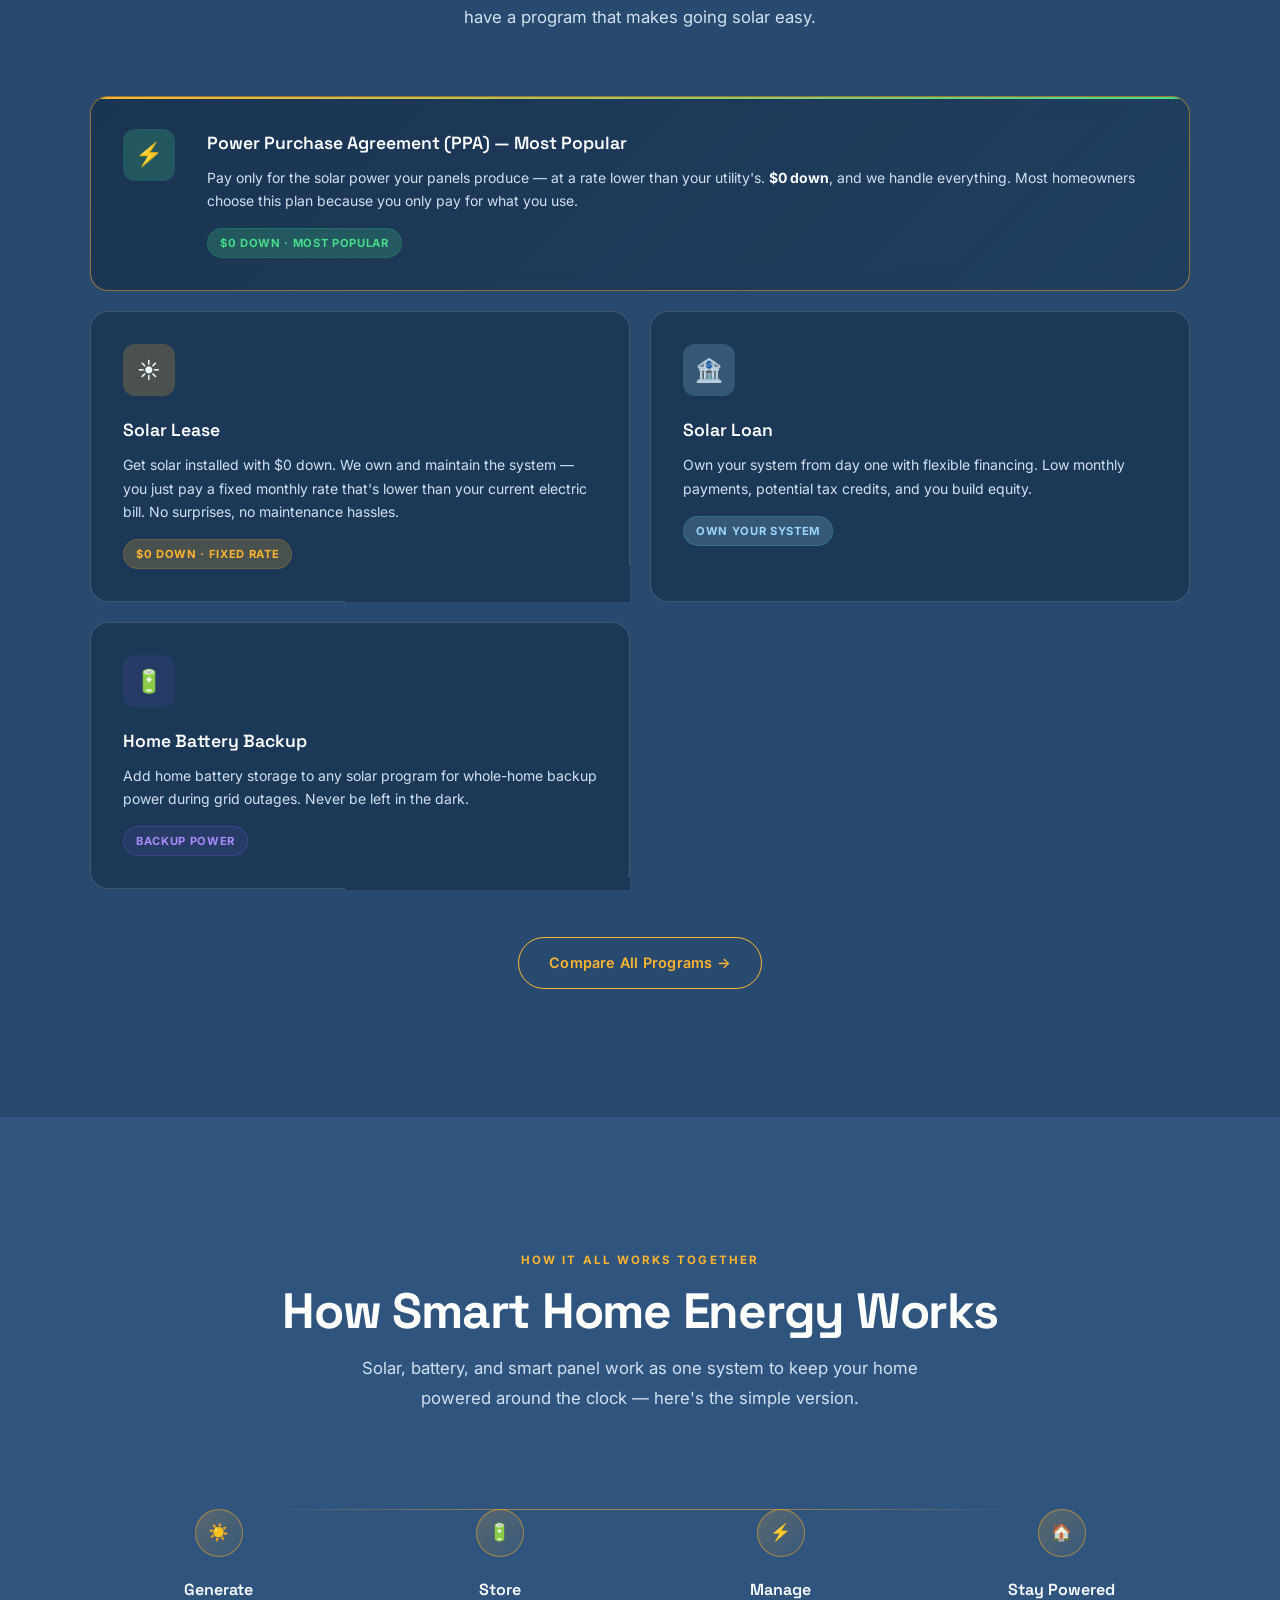
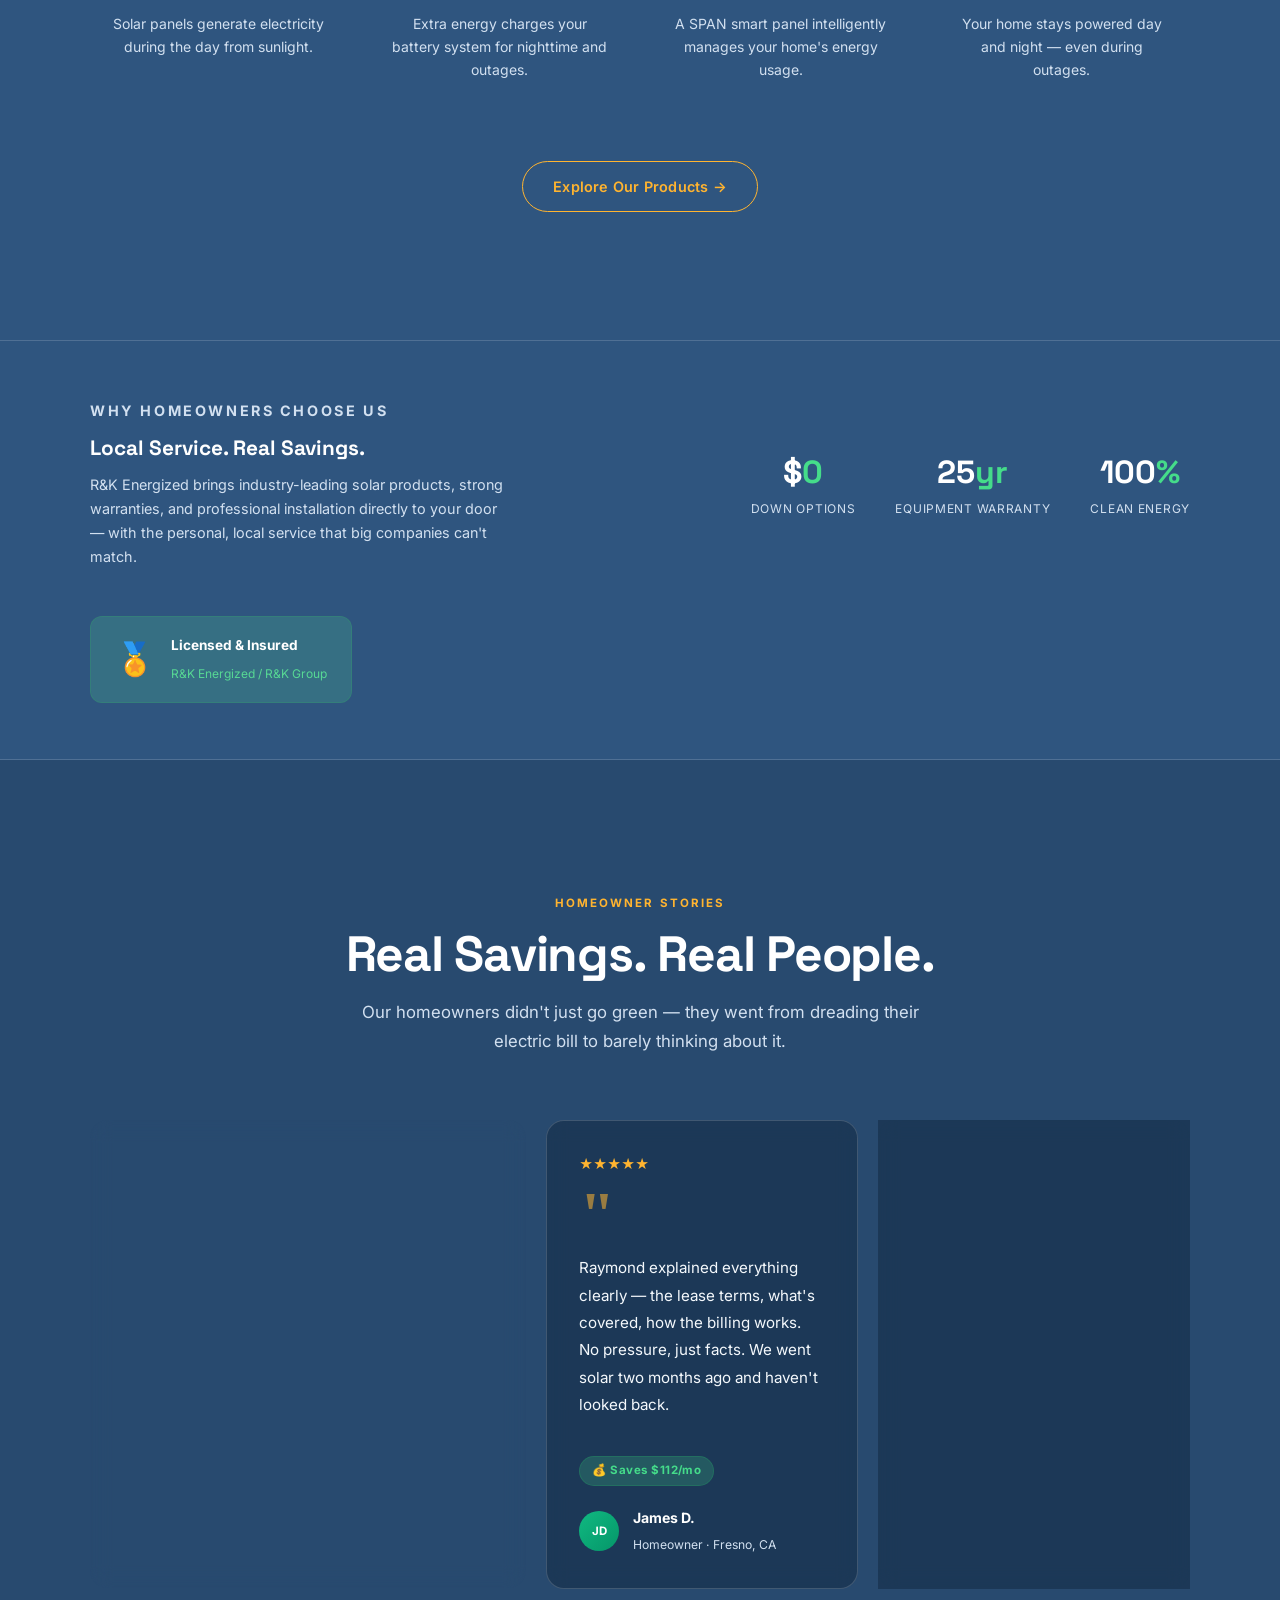
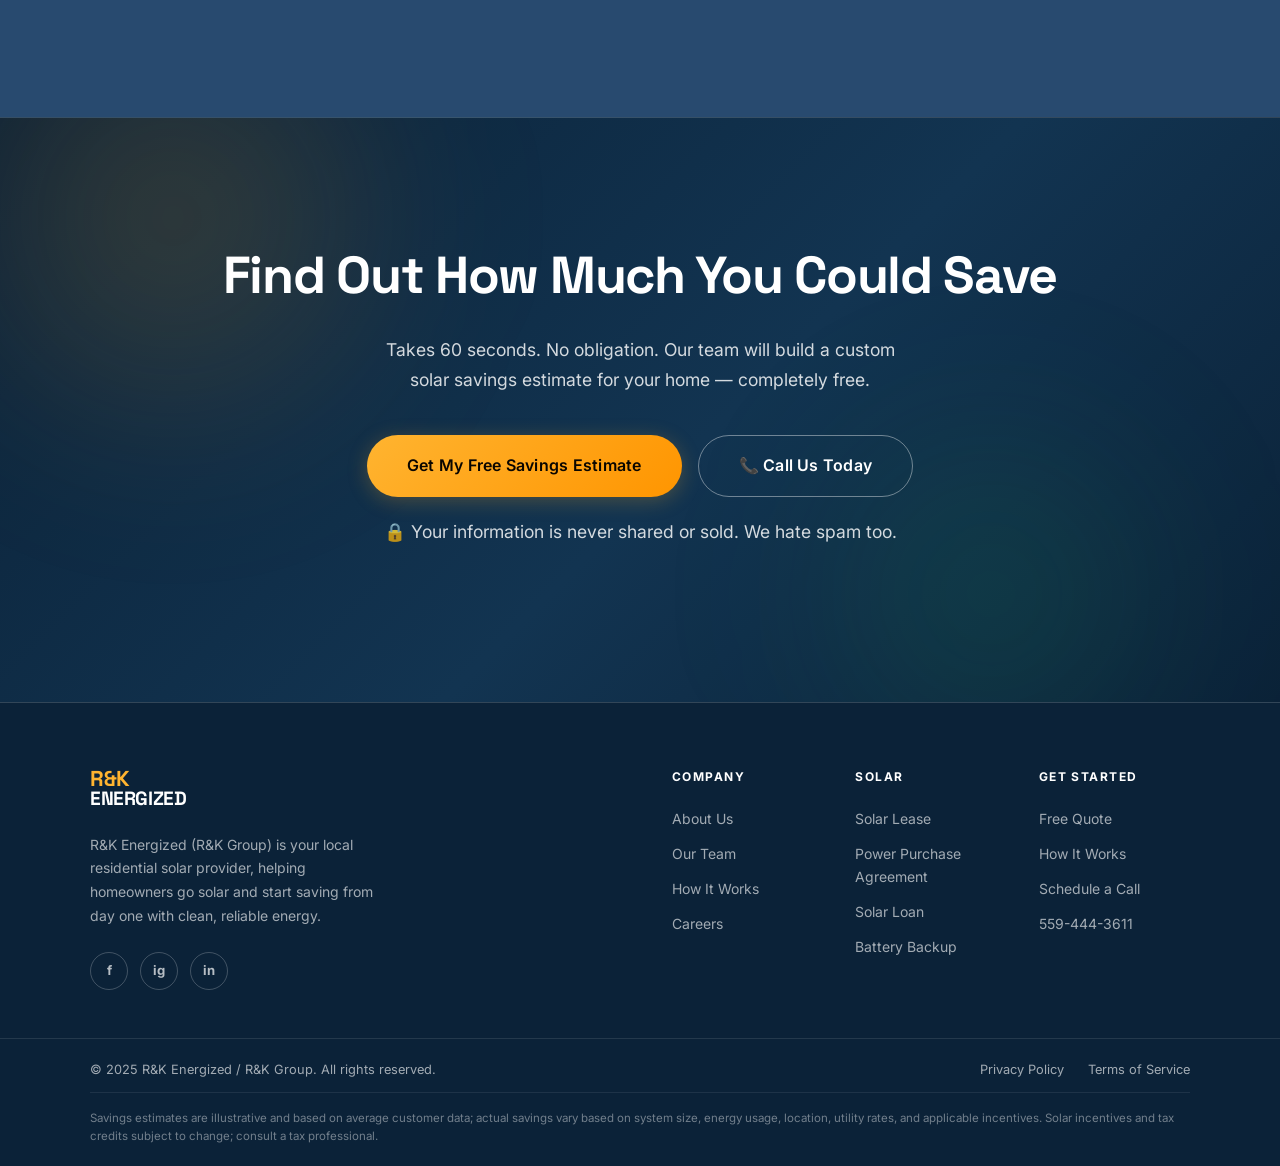
==== commit 20680bdf: "Update testimonials to reflect Stockton, Fresno, and Kern County" ====
--- a/index.html
+++ b/index.html
@@ -412,7 +412,7 @@
             <div class="author-avatar author-avatar--1">MM</div>
             <div>
               <strong>Maria M.</strong>
-              <span>Homeowner · San Diego, CA</span>
+              <span>Homeowner · Stockton, CA</span>
             </div>
           </div>
         </div>
@@ -425,7 +425,7 @@
             <div class="author-avatar author-avatar--2">JD</div>
             <div>
               <strong>James D.</strong>
-              <span>Homeowner · Sacramento, CA</span>
+              <span>Homeowner · Fresno, CA</span>
             </div>
           </div>
         </div>
@@ -438,7 +438,7 @@
             <div class="author-avatar author-avatar--3">LT</div>
             <div>
               <strong>Linda T.</strong>
-              <span>Homeowner · Riverside, CA</span>
+              <span>Homeowner · Kern County, CA</span>
             </div>
           </div>
         </div>
@@ -457,7 +457,7 @@
       <p>Takes 60 seconds. No obligation. Our team will build a custom solar savings estimate for your home — completely free.</p>
       <div class="cta-banner__actions">
         <a href="contact.html" class="btn btn--primary btn--lg">Get My Free Savings Estimate</a>
-        <a href="tel:+18005554567" class="btn btn--ghost-white btn--lg">📞 Call Us Today</a>
+        <a href="tel:+15594443611" class="btn btn--ghost-white btn--lg">📞 Call Us Today</a>
       </div>
       <p class="cta-banner__note">🔒 Your information is never shared or sold. We hate spam too.</p>
     </div>
@@ -497,7 +497,7 @@
           <a href="contact.html">Free Quote</a>
           <a href="how-it-works.html">How It Works</a>
           <a href="contact.html">Schedule a Call</a>
-          <a href="tel:+18005554567">1-800-555-4567</a>
+          <a href="tel:+15594443611">559-444-3611</a>
         </div>
       </div>
     </div>
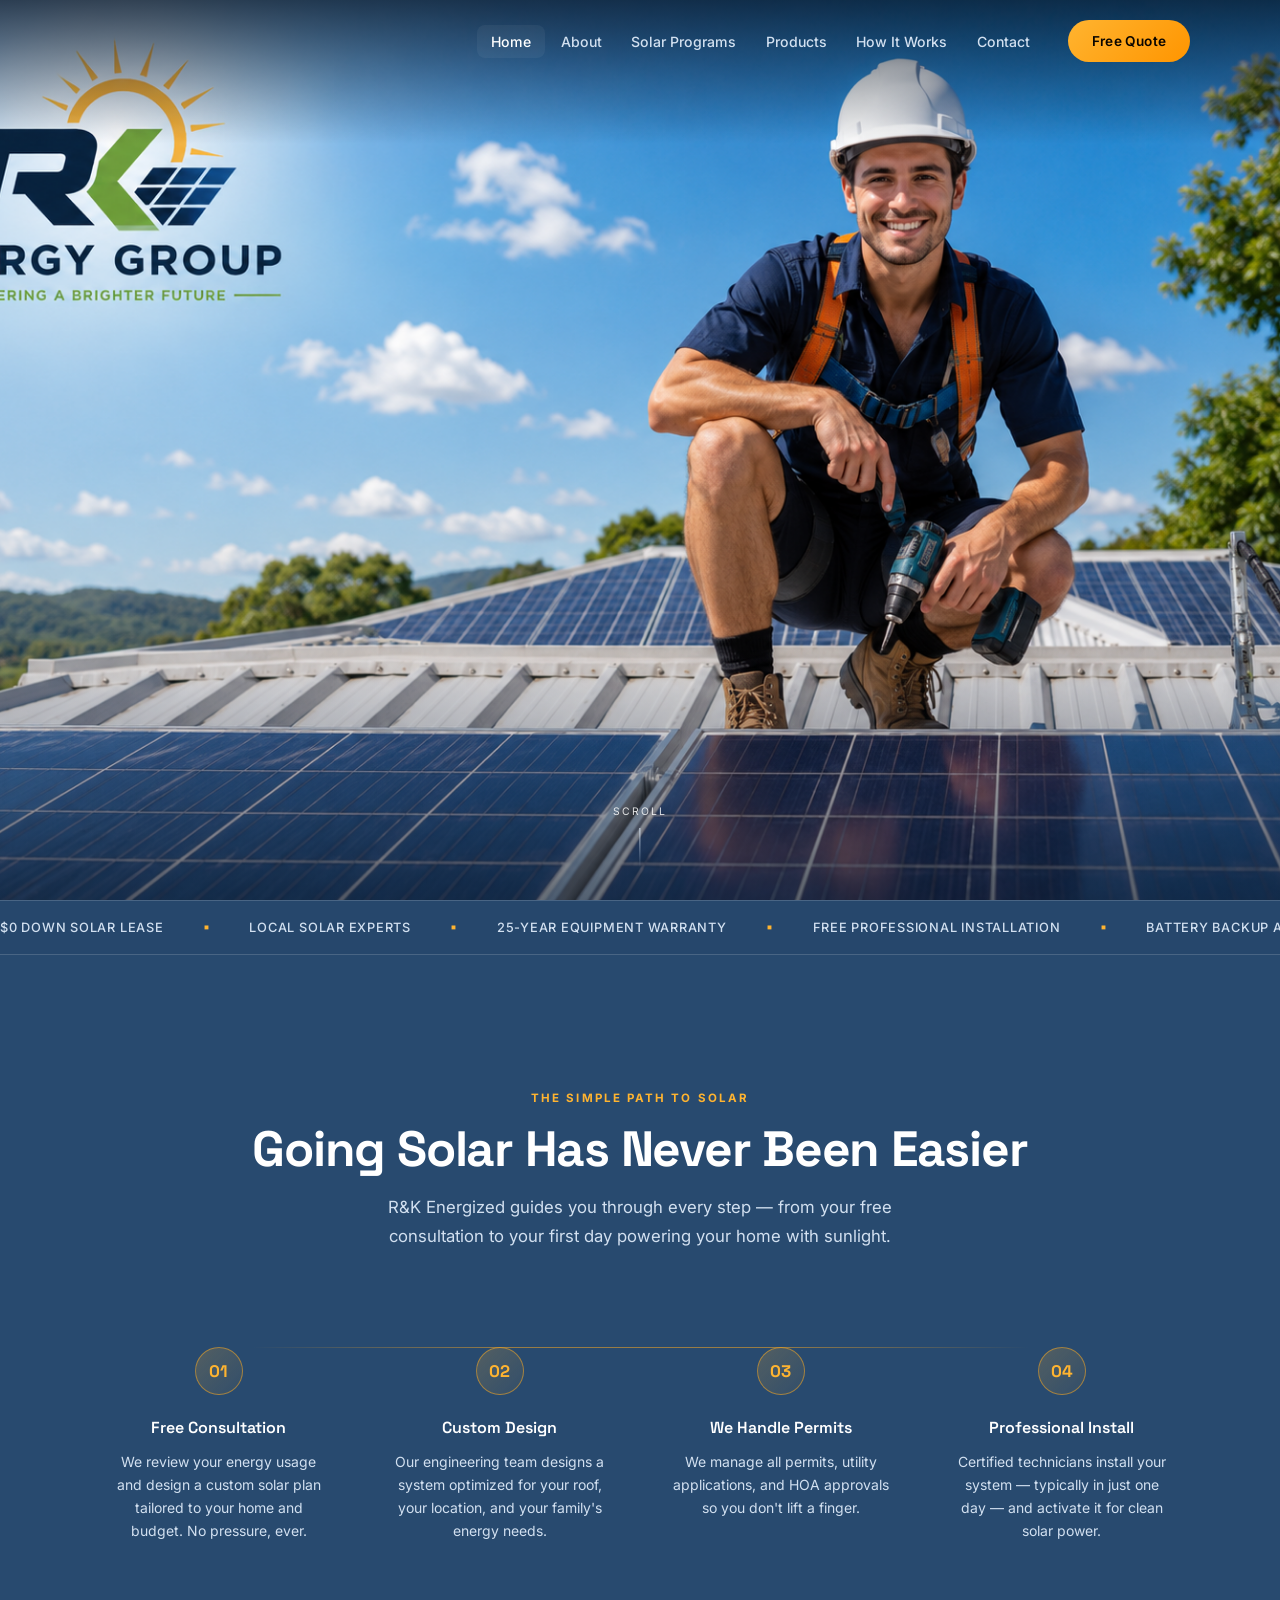
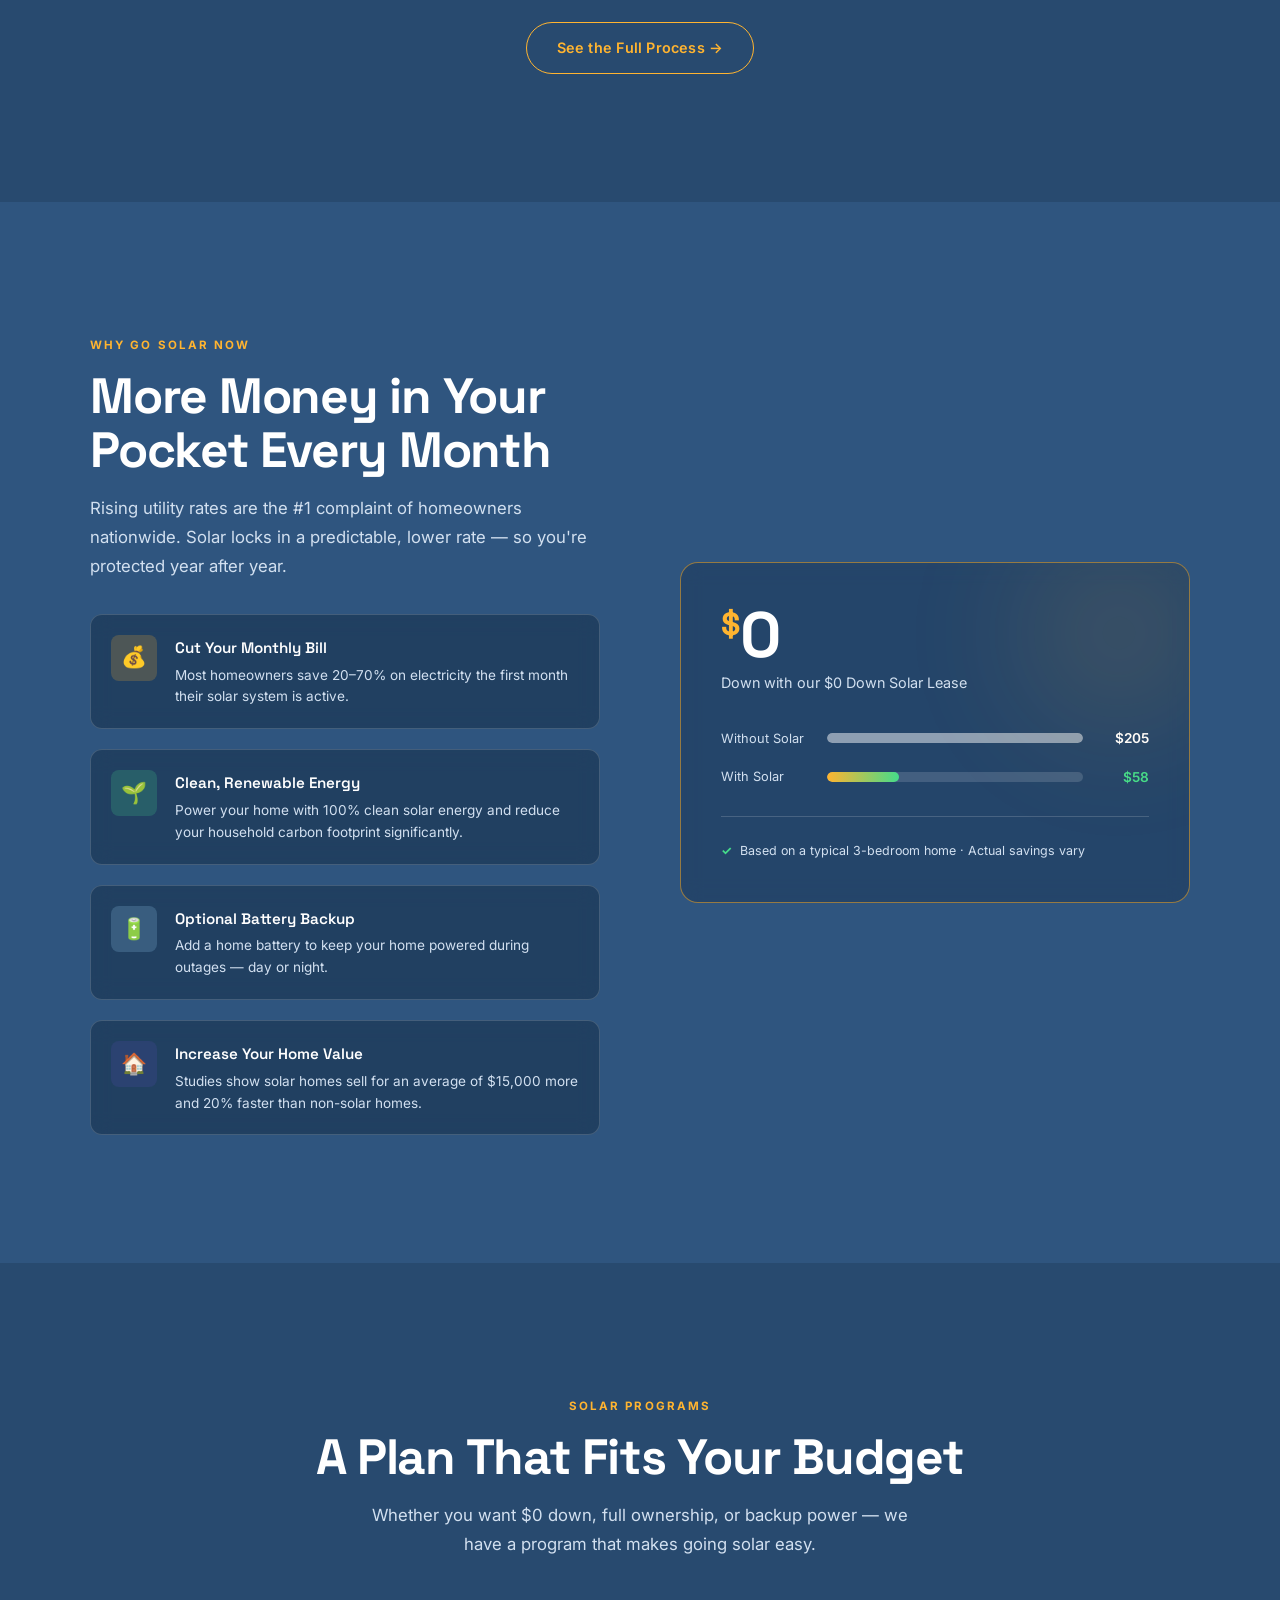
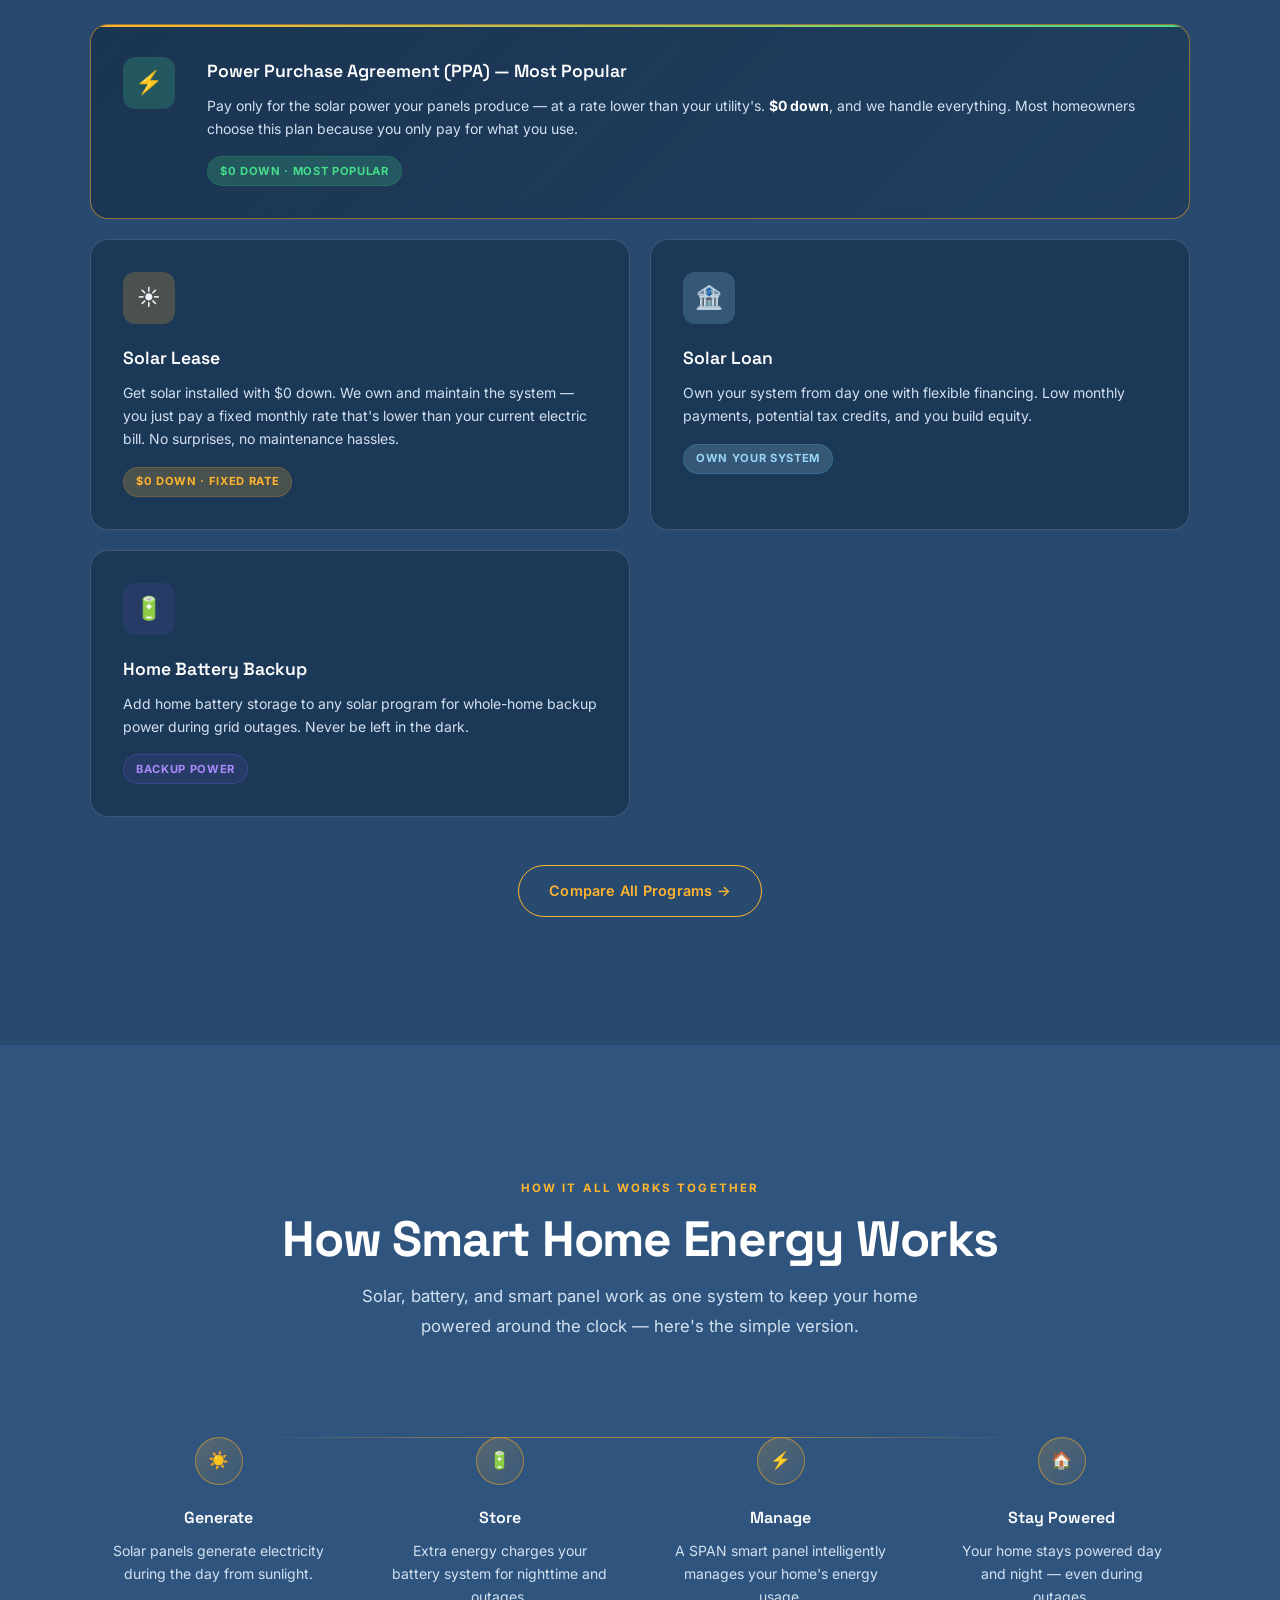
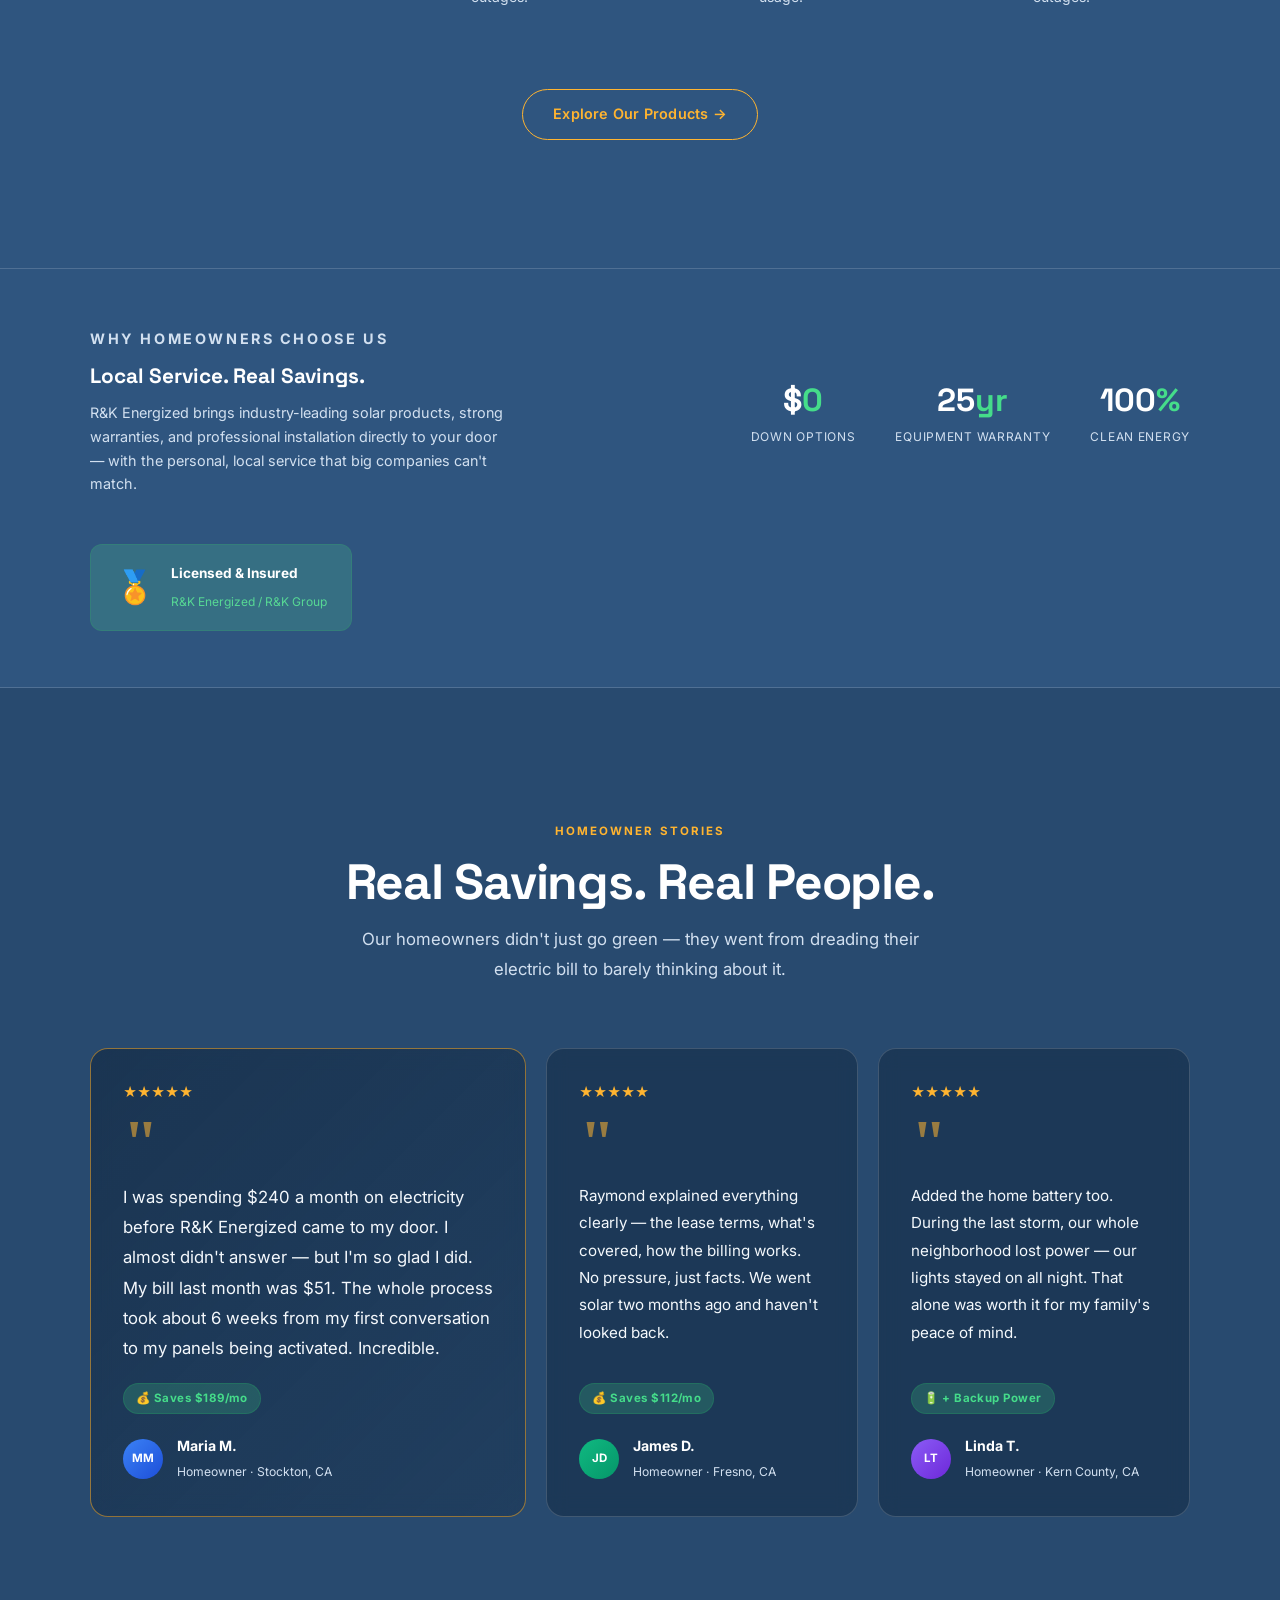
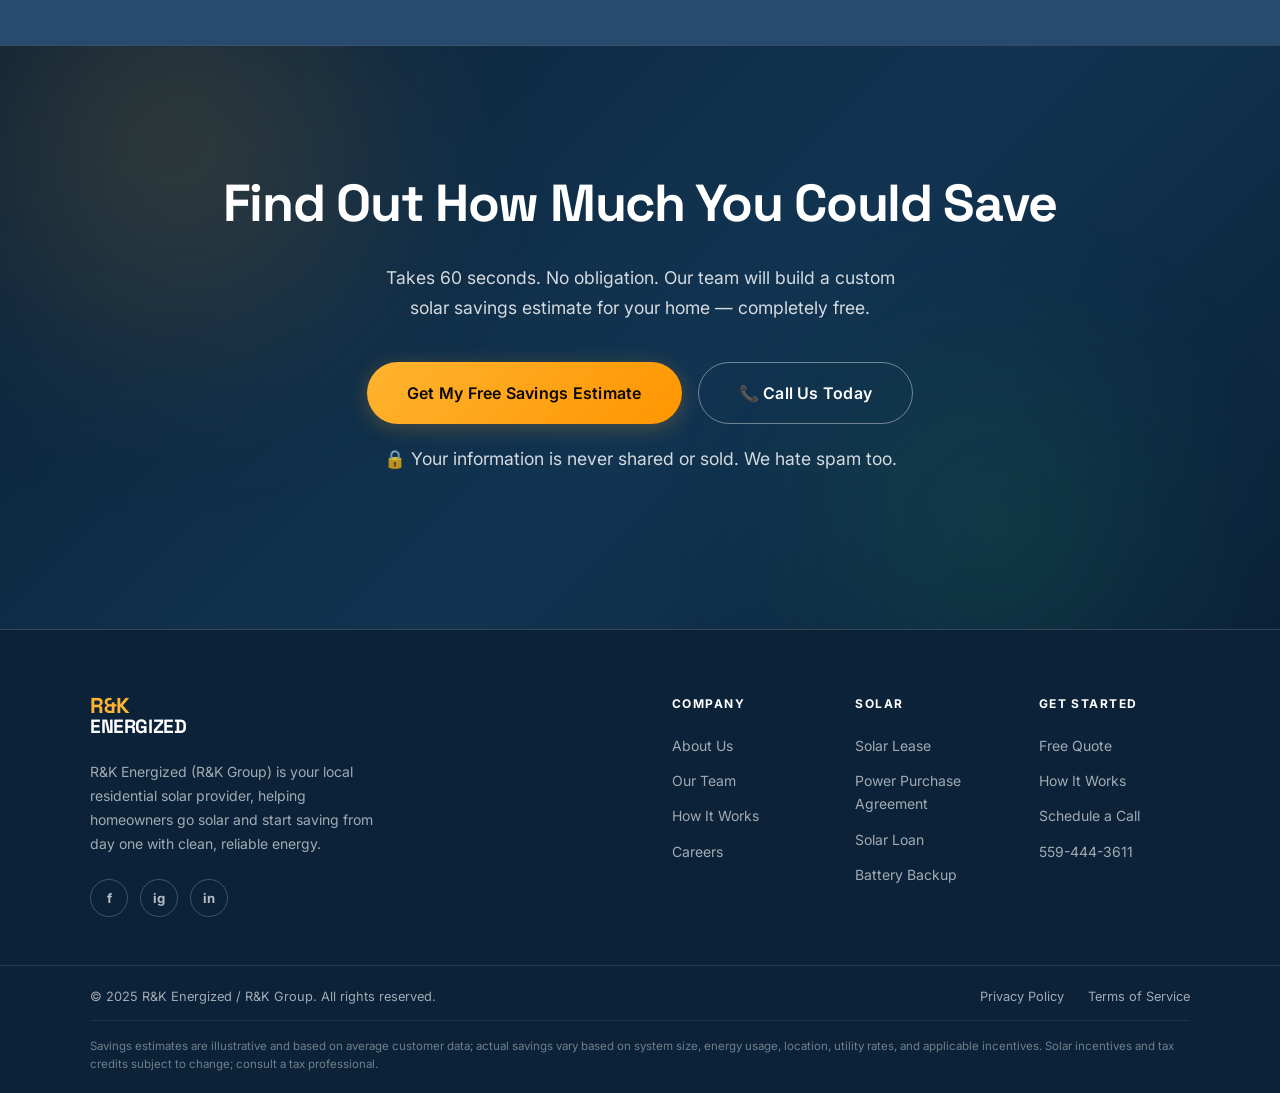
==== commit 0160c38b: "Apply gradient background to inner page heroes (keep squares grid)" ====
--- a/index.html
+++ b/index.html
@@ -14,10 +14,7 @@
   <!-- NAV -->
   <nav class="nav" id="nav">
     <div class="nav__inner">
-      <a href="index.html" class="nav__logo">
-        <span class="logo-rk">R&amp;K</span><span class="logo-energized">ENERGIZED</span>
-        <span class="logo-tagline">Residential Solar Experts</span>
-      </a>
+      <a href="index.html" class="nav__logo" aria-label="R&amp;K Energized — Home"></a>
       <ul class="nav__links">
         <li><a href="index.html" class="nav__link active">Home</a></li>
         <li><a href="about.html" class="nav__link">About</a></li>
@@ -50,99 +47,7 @@
       <div class="hero__orb hero__orb--2"></div>
       <div class="hero__orb hero__orb--3"></div>
     </div>
-    <div class="hero__content">
-      <div class="hero__text">
-        <div class="hero__badge">
-          <span class="badge-dot"></span>
-          Your Local Residential Solar Experts
-        </div>
-        <h1 class="hero__headline">
-          Stop Renting Power.<br />
-          <span class="accent">Own Your Energy.</span>
-        </h1>
-        <p class="hero__sub">
-          R&K Energized helps homeowners go solar the smart way. Cut your electric bill, lock in your rate, and power your home with clean energy — with personal service from start to finish.
-        </p>
-        <div class="hero__ctas">
-          <a href="contact.html" class="btn btn--primary btn--lg">Get My Free Quote</a>
-          <a href="how-it-works.html" class="btn btn--ghost btn--lg">See How It Works</a>
-        </div>
-        <div class="hero__trust">
-          <span class="hero__trust-icon">🔒</span>
-          <span>No obligation · Free consultation</span>
-          <span class="trust-div">|</span>
-          <span class="hero__trust-icon">⚡</span>
-          <span>Results in 30 seconds</span>
-          <span class="trust-div">|</span>
-          <span class="hero__trust-icon">🏆</span>
-          <span>Licensed &amp; Insured</span>
-        </div>
-      </div>
-
-      <!-- Visual savings card -->
-      <div class="hero__visual">
-        <div class="savings-card">
-          <div class="savings-card__header">
-            <div>
-              <div class="savings-card__title">Estimated Monthly Savings</div>
-              <div class="savings-card__amount"><span>$</span>147</div>
-            </div>
-            <div class="savings-card__badge">↑ 72% less</div>
-          </div>
-          <div class="savings-bar-labels">
-            <span>Before Solar</span>
-            <span>After Solar</span>
-          </div>
-          <div class="savings-bars">
-            <div class="savings-bar">
-              <div class="savings-bar__label">Monthly Electric Bill</div>
-              <div class="savings-bar__track">
-                <div class="savings-bar__fill savings-bar__fill--before"></div>
-              </div>
-            </div>
-            <div class="savings-bar">
-              <div class="savings-bar__label">With Solar</div>
-              <div class="savings-bar__track">
-                <div class="savings-bar__fill savings-bar__fill--after"></div>
-              </div>
-            </div>
-          </div>
-          <div class="savings-card__stats">
-            <div class="savings-stat">
-              <div class="savings-stat__val">$0</div>
-              <div class="savings-stat__lbl">Down (Lease)</div>
-            </div>
-            <div class="savings-stat">
-              <div class="savings-stat__val savings-stat__val--green">25yr</div>
-              <div class="savings-stat__lbl">Equipment Warranty</div>
-            </div>
-            <div class="savings-stat">
-              <div class="savings-stat__val">100%</div>
-              <div class="savings-stat__lbl">Clean Energy</div>
-            </div>
-            <div class="savings-stat">
-              <div class="savings-stat__val savings-stat__val--green">$0</div>
-              <div class="savings-stat__lbl">Maintenance Cost</div>
-            </div>
-          </div>
-        </div>
-        <!-- Float cards -->
-        <div class="hero__float-card hero__float-card--1">
-          <div class="float-icon">🏡</div>
-          <div class="float-text">
-            <strong>Home Value</strong>
-            <span>Avg. +$15,000 increase</span>
-          </div>
-        </div>
-        <div class="hero__float-card hero__float-card--2">
-          <div class="float-icon">☀️</div>
-          <div class="float-text">
-            <strong>Solar Ready</strong>
-            <span>Installed in 1–3 months</span>
-          </div>
-        </div>
-      </div>
-    </div>
+    <!-- Hero content removed — photo speaks for itself (logo + phone baked into image) -->
     <div class="hero__scroll">
       <span>Scroll</span>
       <div class="scroll-line"></div>
--- a/css/main.css
+++ b/css/main.css
@@ -1107,7 +1107,12 @@
    =================================================== */
 .page-hero {
   padding: 9rem 0 5rem;
-  background: var(--dark);
+  background:
+    linear-gradient(180deg,
+      #08182C 0%,           /* deep navy at very top — keeps nav crisp */
+      #1B3D62 35%,          /* ocean blue mid-upper */
+      #2F557F 65%,          /* mid ocean blue */
+      #1A3A5C 100%);        /* slightly deeper fade at the bottom */
   border-bottom: 1px solid var(--border);
   position: relative;
   overflow: hidden;
@@ -1335,6 +1340,29 @@
 .program-full-card--green::before { background: linear-gradient(to bottom, var(--green), #16a34a); }
 .program-full-card--sky::before   { background: linear-gradient(to bottom, var(--sky), #0284c7); }
 .program-full-card--purple::before { background: linear-gradient(to bottom, #8b5cf6, #6d28d9); }
+
+/* "Most Popular" featured treatment */
+.program-full-card--featured {
+  border: 2px solid var(--green);
+  box-shadow: 0 0 0 1px rgba(63,213,132,0.25), 0 24px 56px rgba(8,24,42,0.35);
+}
+.program-full-card--featured::before { opacity: 1; width: 4px; }
+.program-full-card--featured::after {
+  content: 'MOST POPULAR';
+  position: absolute;
+  top: 1.25rem;
+  right: 1.25rem;
+  background: var(--green);
+  color: #06251A;
+  font-family: var(--font-display);
+  font-size: 0.7rem;
+  font-weight: 700;
+  letter-spacing: 0.12em;
+  padding: 0.45rem 0.95rem;
+  border-radius: 99px;
+  box-shadow: 0 6px 18px rgba(63,213,132,0.45);
+  z-index: 2;
+}
 .program-full-card:hover {
   border-color: rgba(255,255,255,0.1);
   transform: translateX(4px);
@@ -1851,6 +1879,30 @@
 }
 
 /* ===================================================
+   HERO PHOTO — clean, full-width, no text overlay
+   Photo has R&K branding baked in, so no HTML content
+   sits on top. Subtle bottom fade only, to blend into
+   the next section.
+   =================================================== */
+.hero {
+  background-image:
+    linear-gradient(180deg,
+      rgba(7,18,32,0.75) 0%,      /* dark fade at top — keeps nav readable */
+      rgba(7,18,32,0)    16%,     /* photo shows fully through the middle */
+      rgba(7,18,32,0)    72%,
+      rgba(7,18,32,0.55) 100%),   /* gentle fade into next section */
+    url('../images/hero.jpg');
+  background-size: cover;
+  background-position: center 20%;
+  background-repeat: no-repeat;
+  min-height: 100svh;
+}
+/* Decorative grid & orbs hidden — they competed with the photo */
+.hero__bg { display: none; }
+/* Scroll indicator stays — small visual cue at the bottom */
+.hero__scroll { color: rgba(255,255,255,0.85); }
+
+/* ===================================================
    PRODUCTS PAGE — Generate / Store / Control flow
    =================================================== */
 .flow-grid {
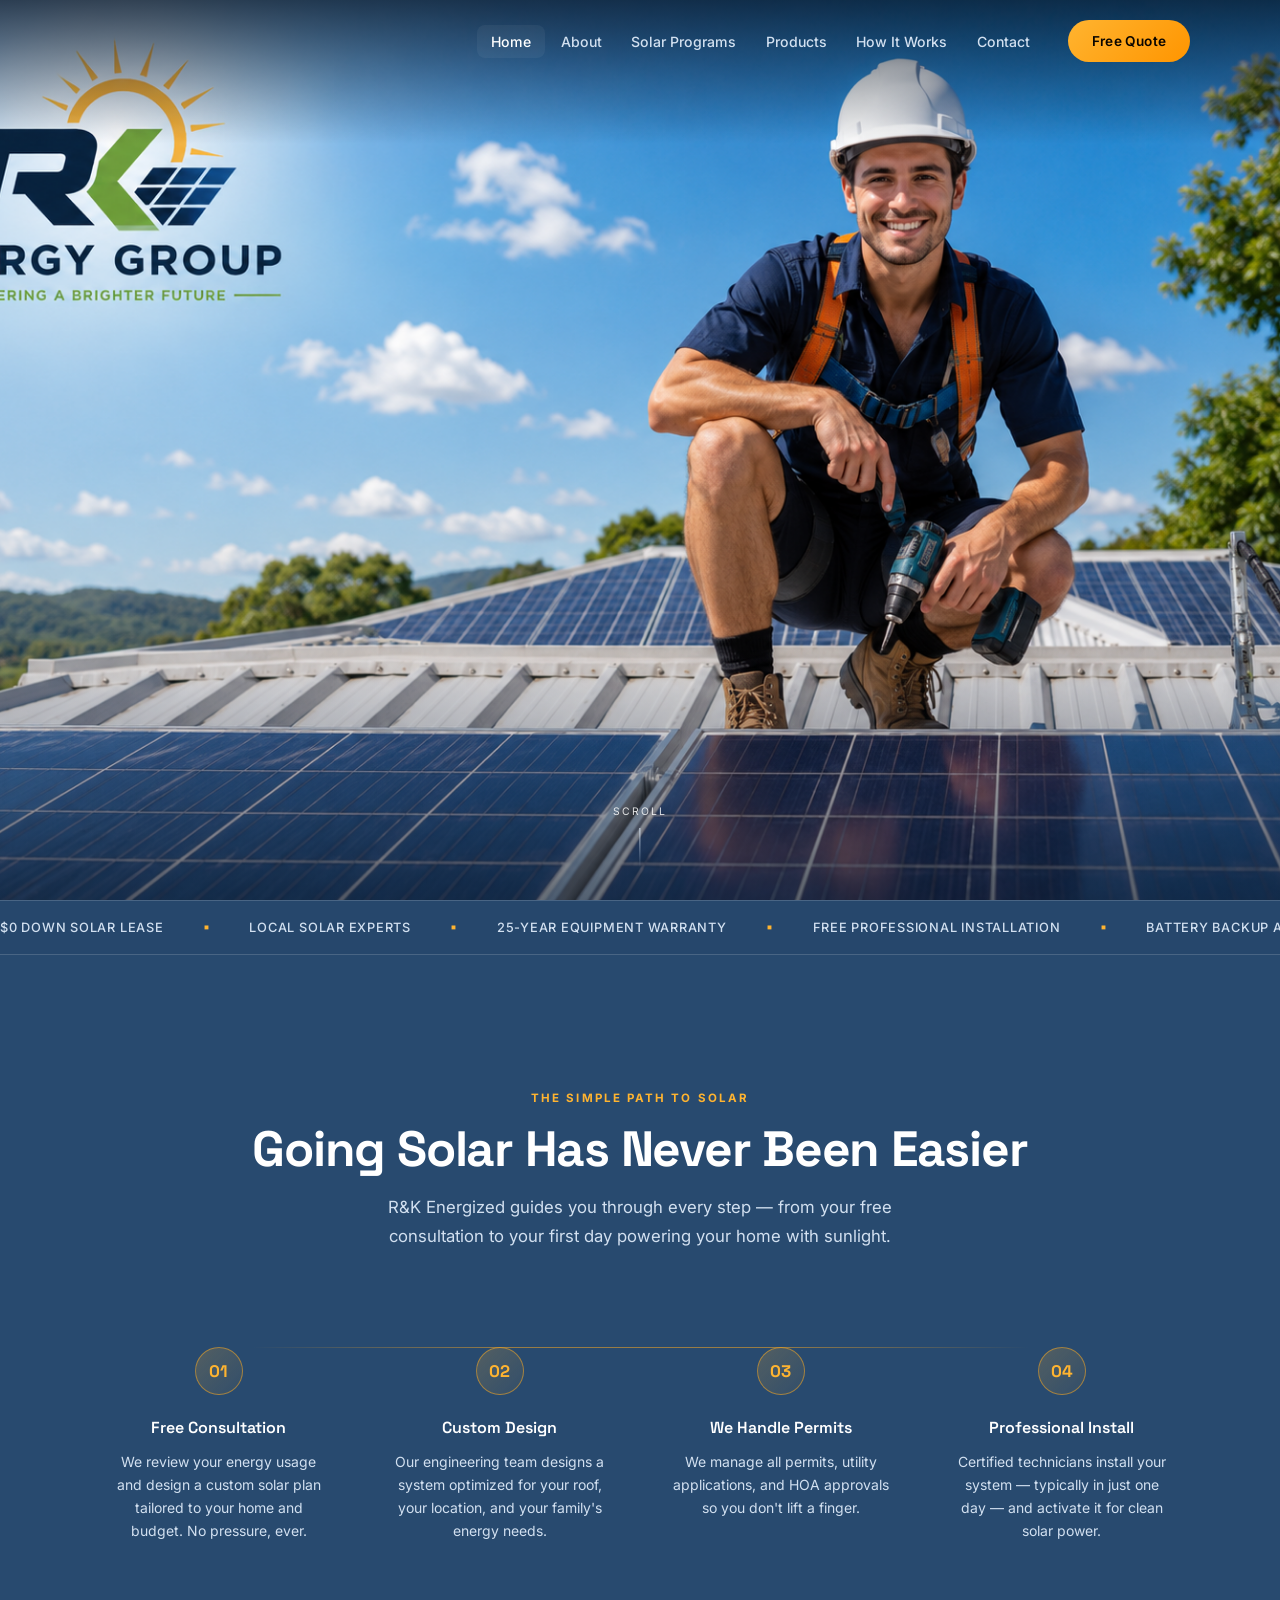
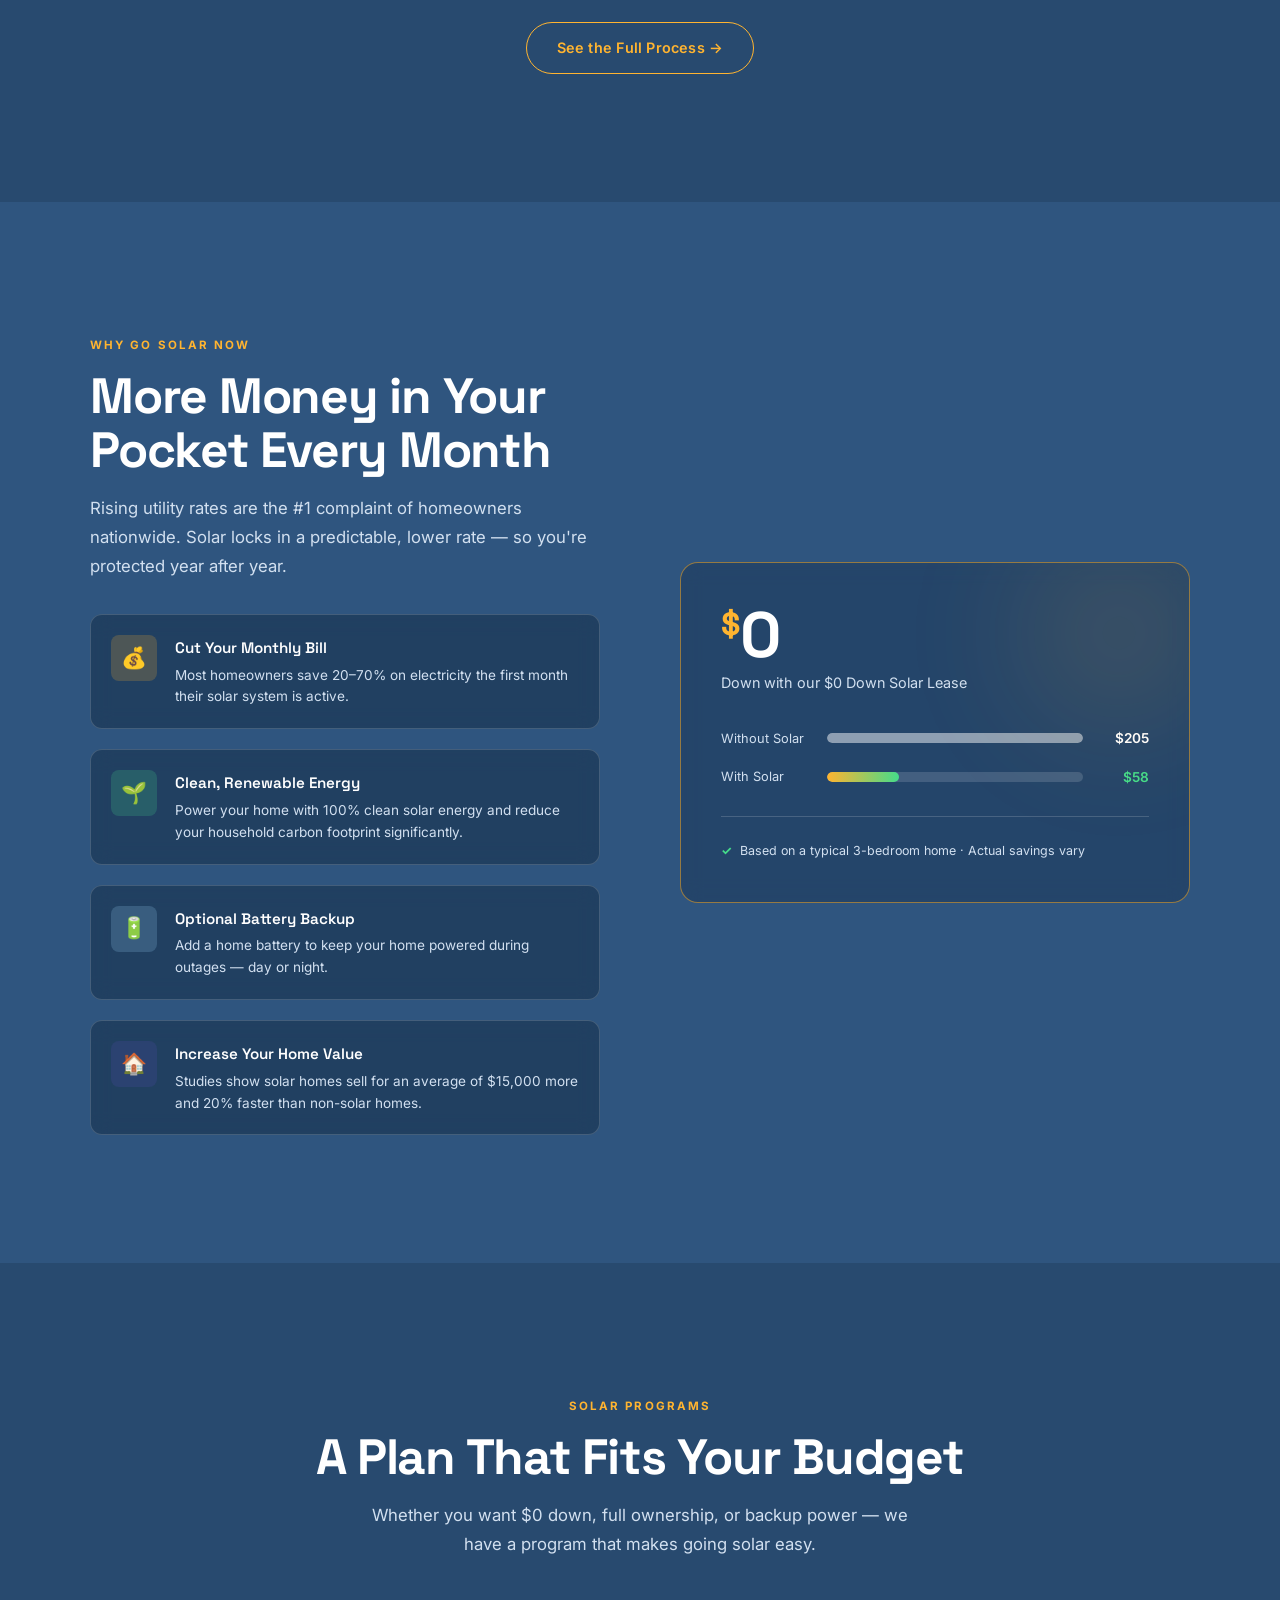
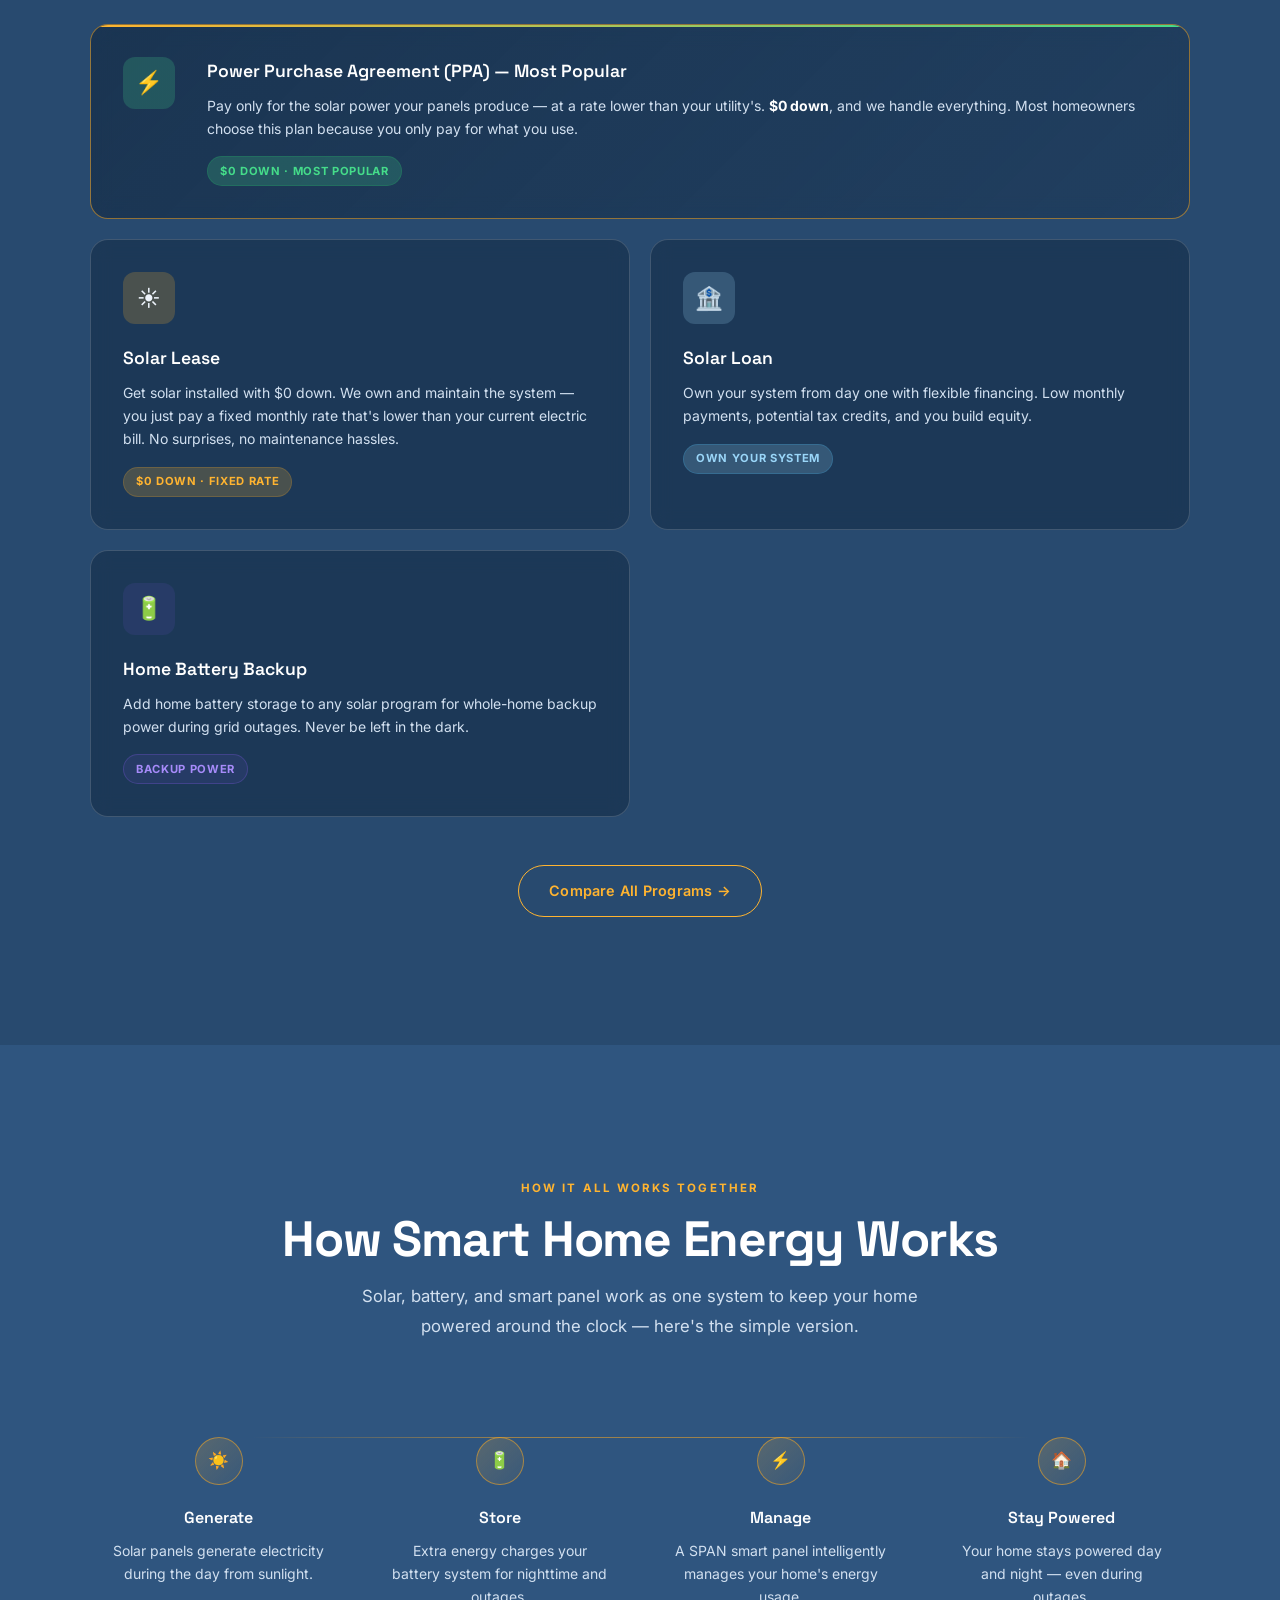
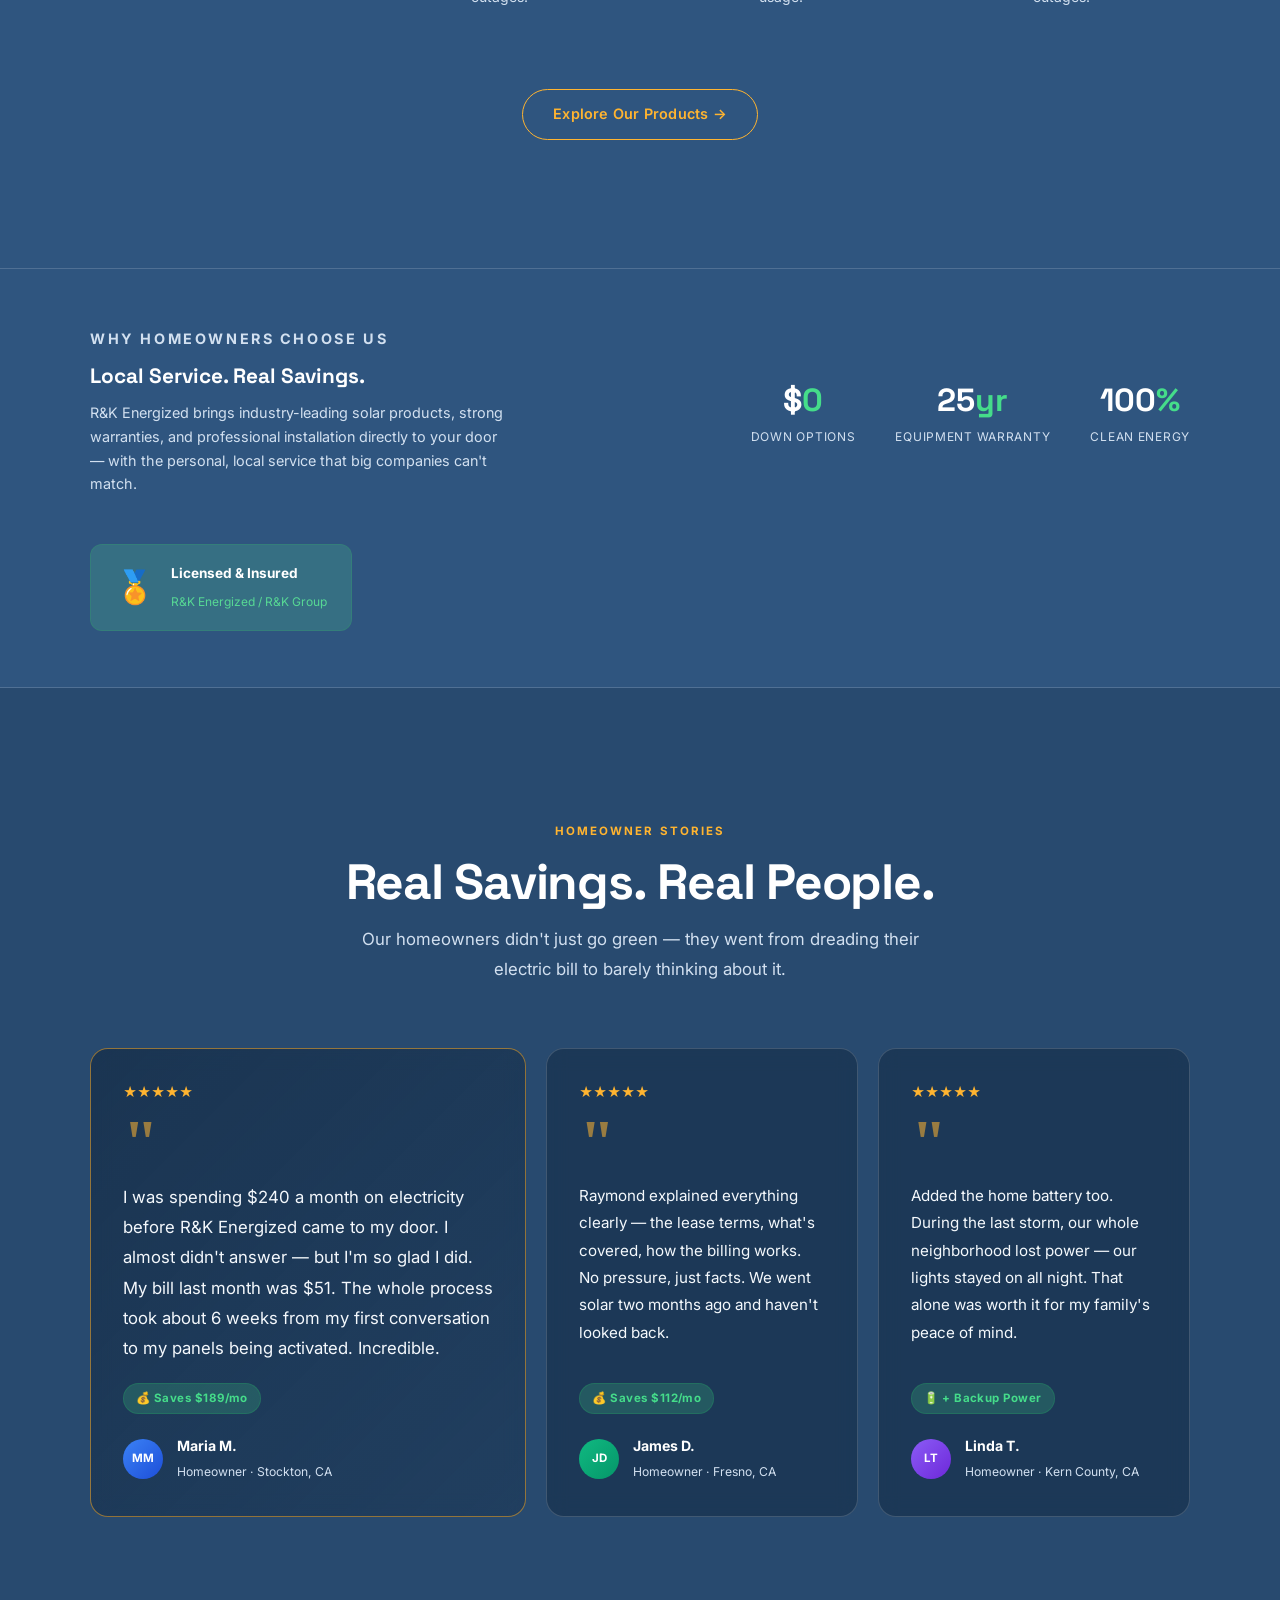
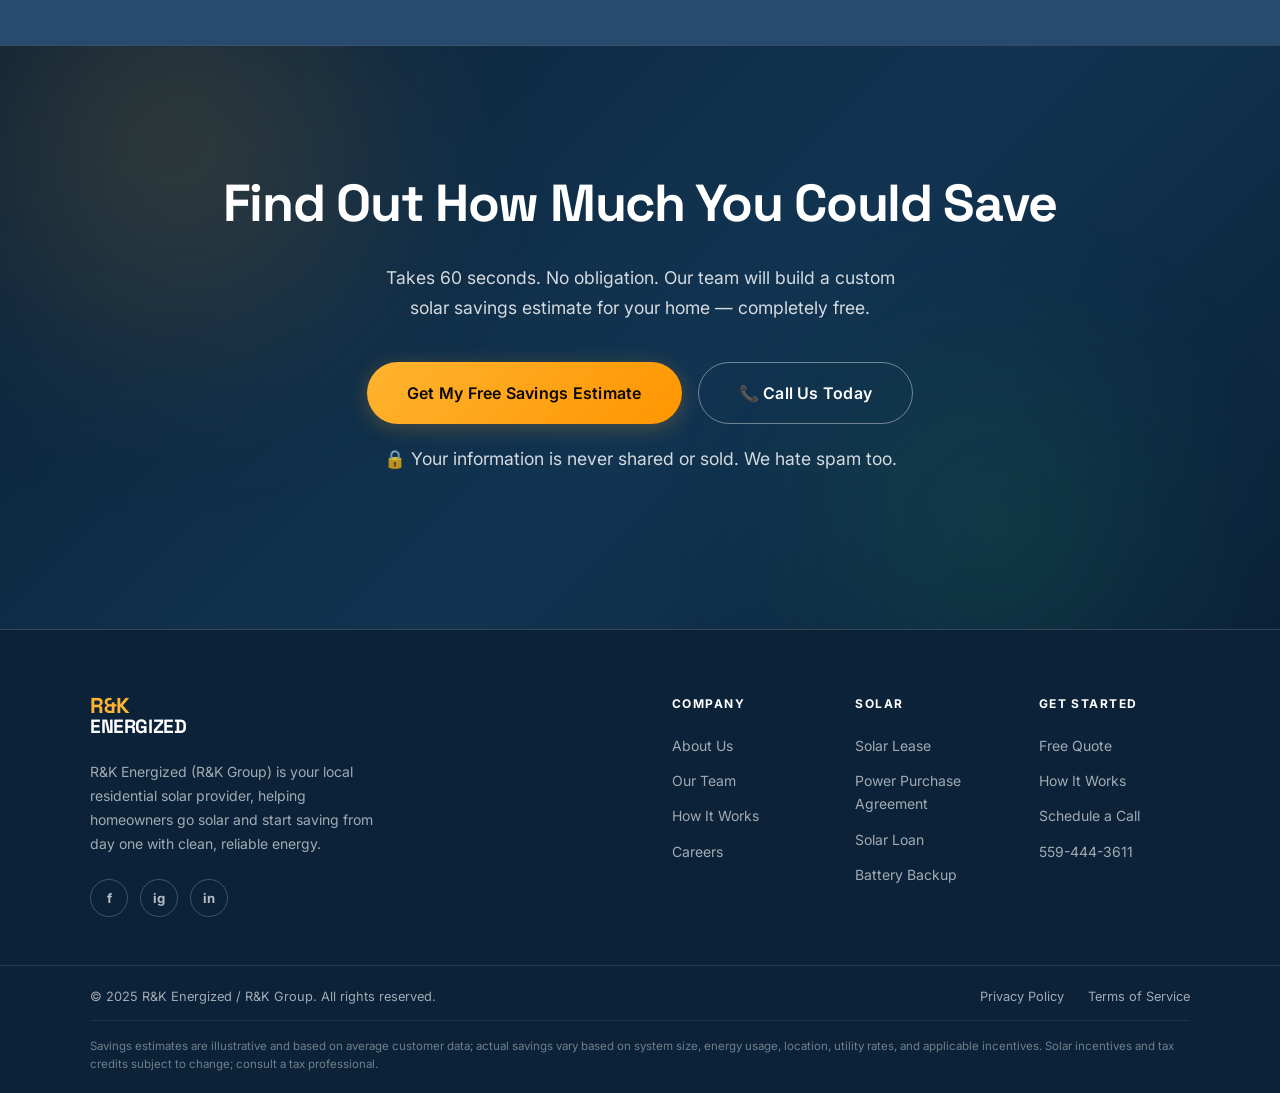
==== commit e0baed16: "Major SEO: titles, meta, JSON-LD schema, sitemap, 4 city landing pages" ====
--- a/index.html
+++ b/index.html
@@ -3,11 +3,92 @@
 <head>
   <meta charset="UTF-8" />
   <meta name="viewport" content="width=device-width, initial-scale=1.0" />
-  <title>R&K Energized — Residential Solar Made Simple</title>
+  <title>Solar Installer in Fresno, Stockton &amp; Bakersfield | R&amp;K Energized</title>
+  <meta name="description" content="Residential solar installer serving Fresno, Stockton, Bakersfield and California's Central Valley. $0 down options, Tesla Powerwall 3, SPAN smart panel. Free quotes — 559-444-3611." />
+  <meta name="keywords" content="solar installer fresno, solar installer stockton, solar installer bakersfield, residential solar california, central valley solar, tesla powerwall, SPAN smart panel, home battery california" />
+  <meta name="robots" content="index, follow" />
+  <link rel="canonical" href="https://rkenergized.com/" />
+  <meta property="og:type" content="website" />
+  <meta property="og:title" content="Solar Installer in Fresno, Stockton &amp; Bakersfield | R&amp;K Energized" />
+  <meta property="og:description" content="Residential solar serving California's Central Valley — $0 down options, Tesla Powerwall 3, smart energy panels. Free quote: 559-444-3611." />
+  <meta property="og:image" content="https://rkenergized.com/images/hero.jpg" />
+  <meta property="og:url" content="https://rkenergized.com/" />
+  <meta name="twitter:card" content="summary_large_image" />
   <link rel="stylesheet" href="css/main.css" />
   <link rel="preconnect" href="https://fonts.googleapis.com" />
   <link rel="preconnect" href="https://fonts.gstatic.com" crossorigin />
   <link href="https://fonts.googleapis.com/css2?family=Inter:wght@300;400;500;600;700;800;900&family=Space+Grotesk:wght@400;500;600;700&display=swap" rel="stylesheet" />
+
+  <!-- LocalBusiness + Organization structured data for Google Map Pack / Knowledge Graph -->
+  <script type="application/ld+json">
+  {
+    "@context": "https://schema.org",
+    "@graph": [
+      {
+        "@type": "LocalBusiness",
+        "@id": "https://rkenergized.com/#localbusiness",
+        "name": "R&K Energized",
+        "alternateName": ["R&K Group", "R&K Energy Group"],
+        "description": "Independent residential solar installer serving California's Central Valley — Fresno, Stockton, Bakersfield, Modesto, and surrounding areas. Solar panels, Tesla Powerwall 3, Lunar Battery, SPAN smart panels.",
+        "url": "https://rkenergized.com/",
+        "telephone": "+1-559-444-3611",
+        "email": "rkenergized@gmail.com",
+        "image": "https://rkenergized.com/images/hero.jpg",
+        "logo": "https://rkenergized.com/images/hero.jpg",
+        "priceRange": "$$",
+        "address": {
+          "@type": "PostalAddress",
+          "addressRegion": "CA",
+          "addressCountry": "US"
+        },
+        "areaServed": [
+          { "@type": "City", "name": "Fresno, California" },
+          { "@type": "City", "name": "Stockton, California" },
+          { "@type": "City", "name": "Bakersfield, California" },
+          { "@type": "City", "name": "Modesto, California" },
+          { "@type": "City", "name": "Tracy, California" },
+          { "@type": "City", "name": "Visalia, California" },
+          { "@type": "City", "name": "Hanford, California" },
+          { "@type": "AdministrativeArea", "name": "Kern County, California" }
+        ],
+        "openingHoursSpecification": {
+          "@type": "OpeningHoursSpecification",
+          "dayOfWeek": ["Monday","Tuesday","Wednesday","Thursday","Friday","Saturday"],
+          "opens": "08:00",
+          "closes": "19:00"
+        },
+        "sameAs": []
+      },
+      {
+        "@type": "Organization",
+        "@id": "https://rkenergized.com/#organization",
+        "name": "R&K Energized",
+        "alternateName": "R&K Group",
+        "url": "https://rkenergized.com/",
+        "logo": "https://rkenergized.com/images/hero.jpg"
+      },
+      {
+        "@type": "WebSite",
+        "@id": "https://rkenergized.com/#website",
+        "url": "https://rkenergized.com/",
+        "name": "R&K Energized",
+        "description": "Residential solar installer in California's Central Valley.",
+        "publisher": { "@id": "https://rkenergized.com/#organization" }
+      },
+      {
+        "@type": "Service",
+        "name": "Residential Solar Installation",
+        "provider": { "@id": "https://rkenergized.com/#localbusiness" },
+        "serviceType": "Solar Panel Installation",
+        "areaServed": [
+          "Fresno, CA","Stockton, CA","Bakersfield, CA","Modesto, CA",
+          "Tracy, CA","Visalia, CA","Hanford, CA","Kern County, CA"
+        ],
+        "description": "Custom-designed residential solar systems with $0 down options, Tesla Powerwall 3 battery backup, and SPAN smart electrical panels."
+      }
+    ]
+  }
+  </script>
 </head>
 <body>
 
--- a/css/main.css
+++ b/css/main.css
@@ -1897,6 +1897,21 @@
   background-repeat: no-repeat;
   min-height: 100svh;
 }
+
+/* On mobile, the landscape photo would lose its left side (logo) under
+   "cover" sizing. Switch the image to "contain" so the WHOLE photo
+   (logo + installer) fits inside, and give the hero a guaranteed
+   minimum height so it never collapses (aspect-ratio is the ideal but
+   we need a viewport-based fallback for older mobile browsers). */
+@media (max-width: 768px) {
+  .hero {
+    background-size: cover, contain;
+    background-position: center, center;
+    background-color: #08182C;
+    min-height: 75vw;       /* fallback: at least 75% of viewport width tall */
+    aspect-ratio: 4 / 3;     /* preferred: matches landscape photo */
+  }
+}
 /* Decorative grid & orbs hidden — they competed with the photo */
 .hero__bg { display: none; }
 /* Scroll indicator stays — small visual cue at the bottom */
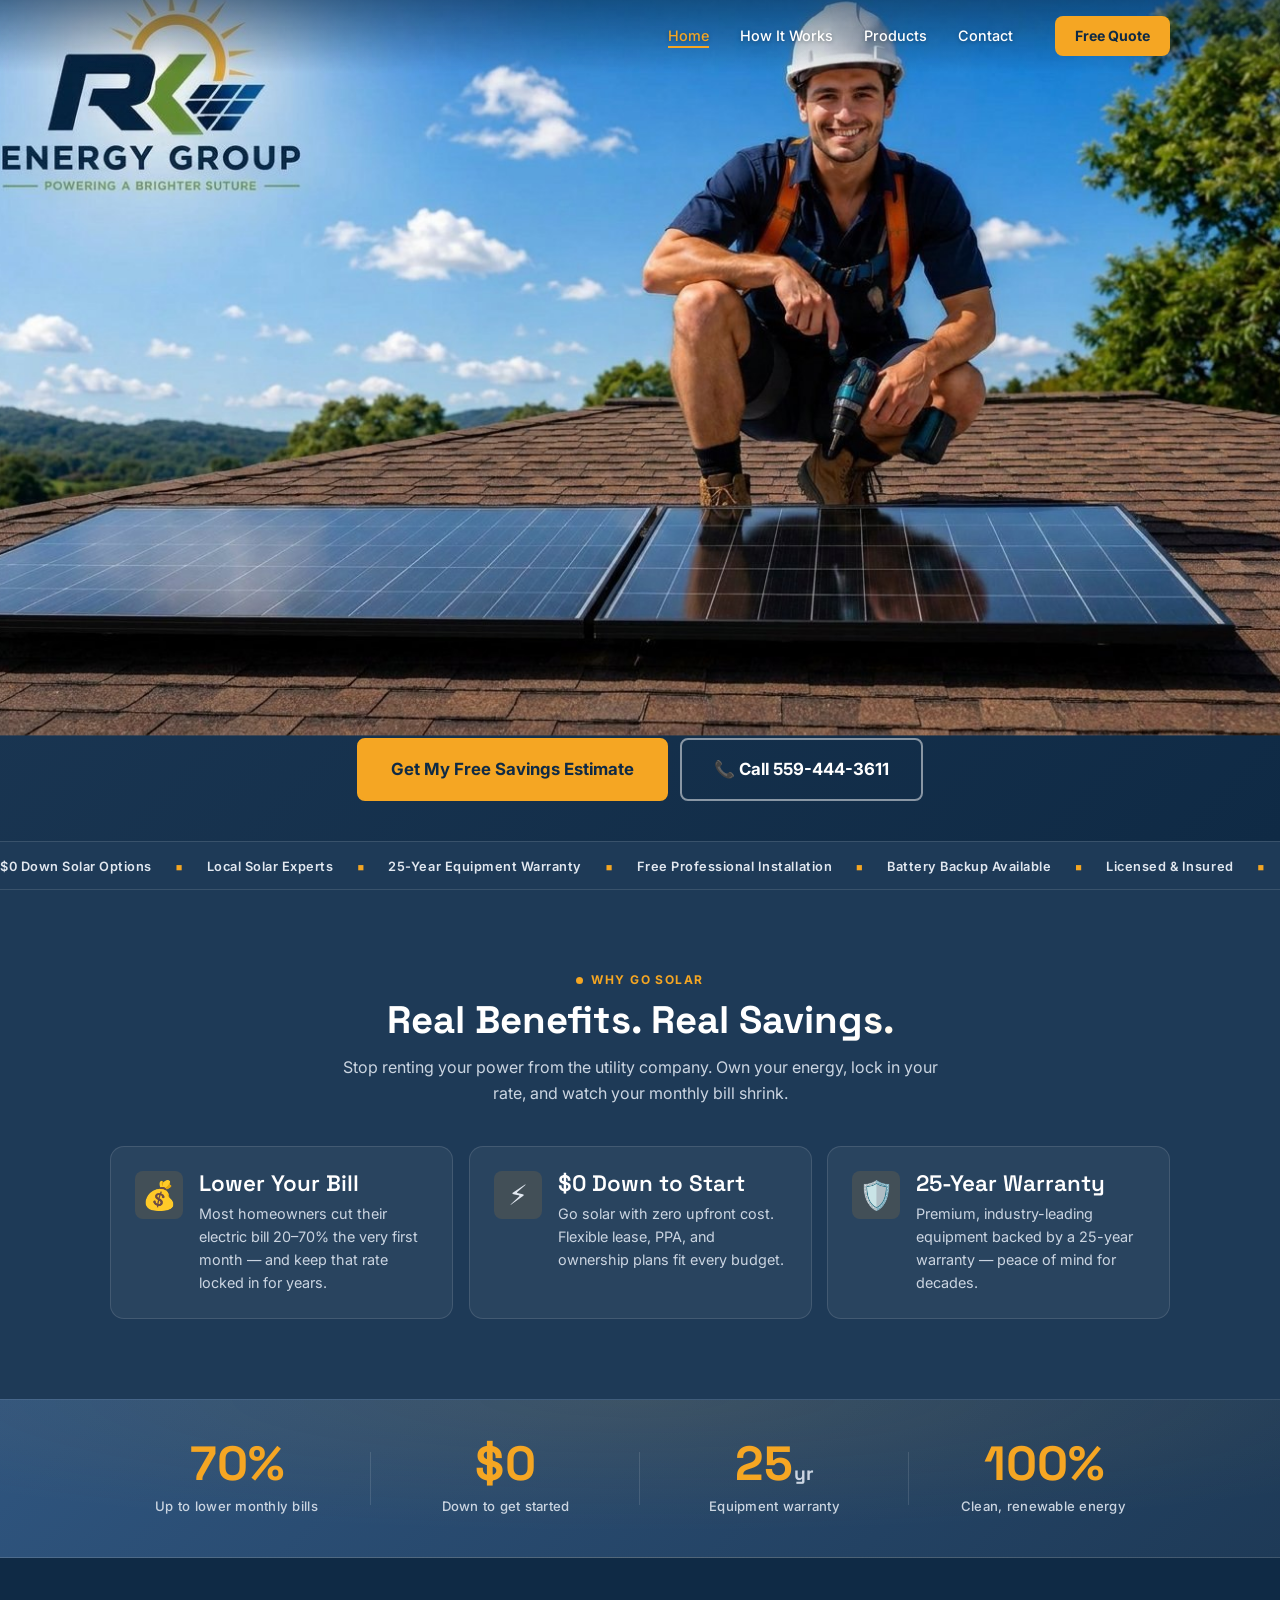
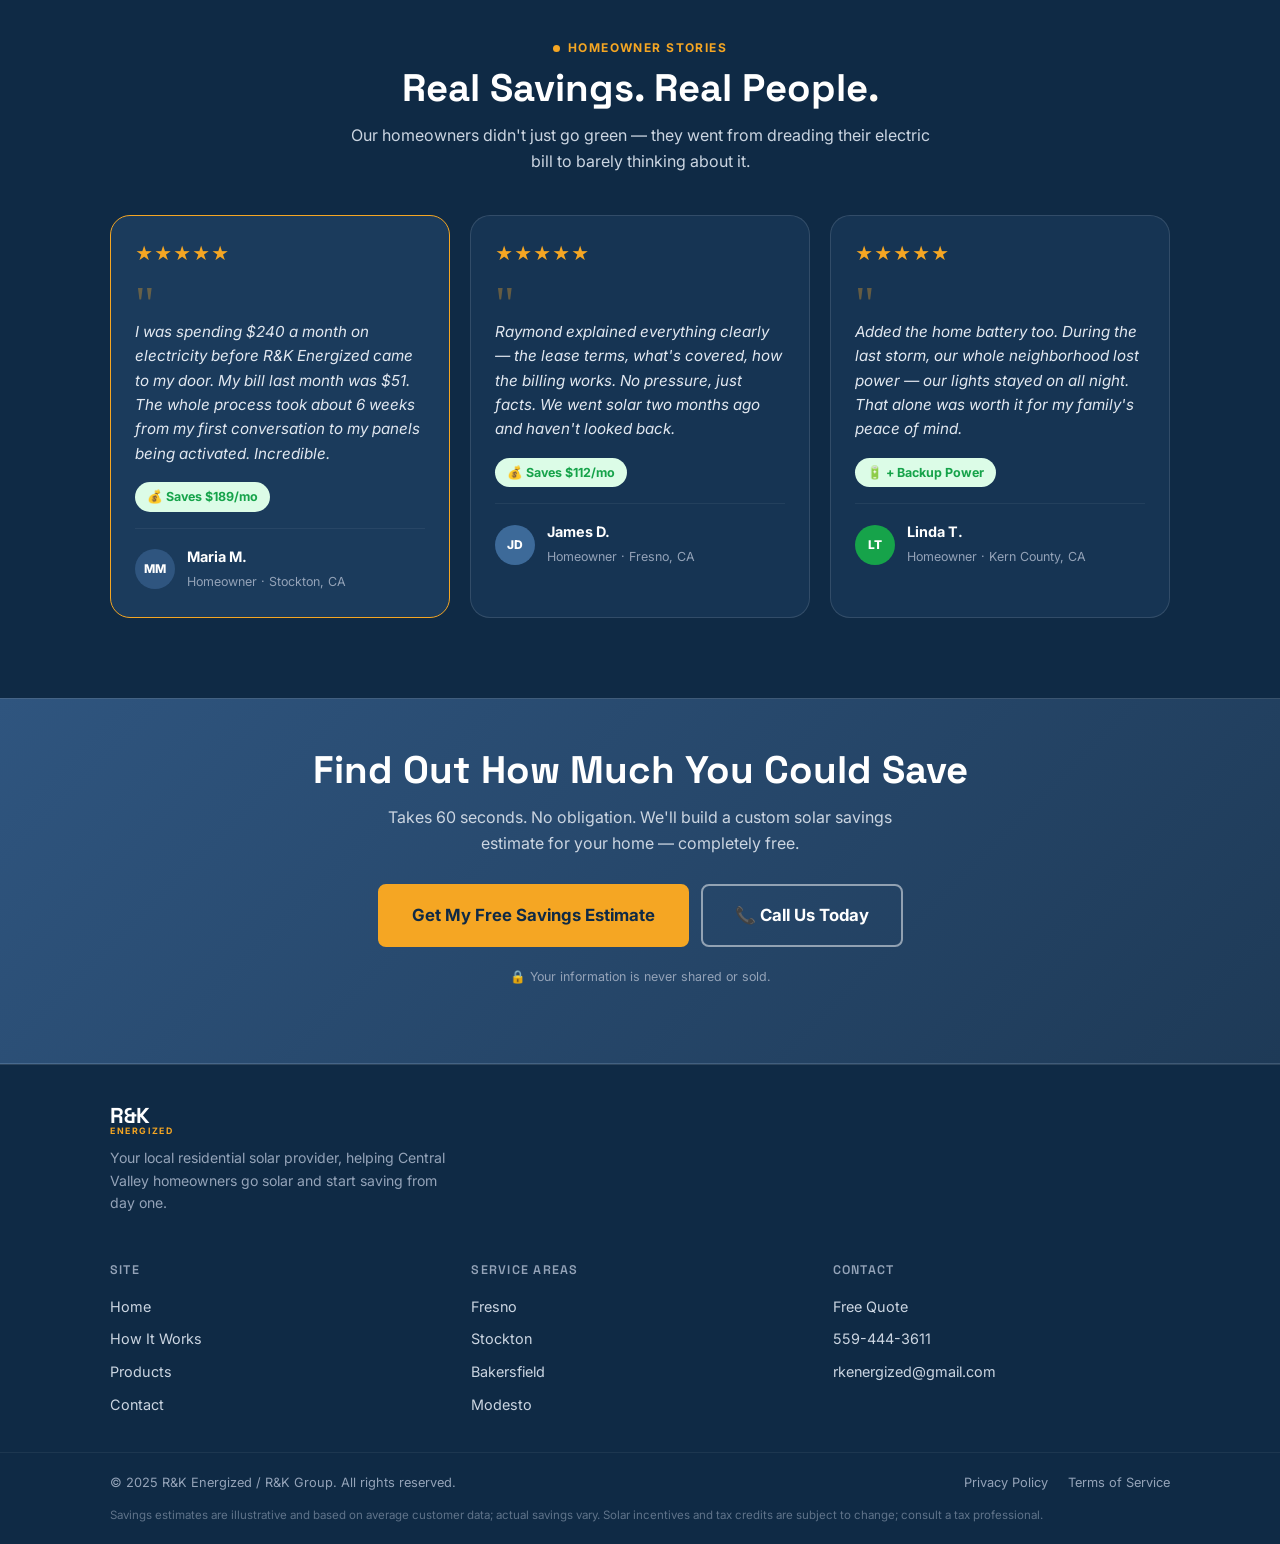
==== commit 450ac9b4: "Replace site with mobile-optimized v2" ====
--- a/index.html
+++ b/index.html
@@ -5,21 +5,30 @@
   <meta name="viewport" content="width=device-width, initial-scale=1.0" />
   <title>Solar Installer in Fresno, Stockton &amp; Bakersfield | R&amp;K Energized</title>
   <meta name="description" content="Residential solar installer serving Fresno, Stockton, Bakersfield and California's Central Valley. $0 down options, Tesla Powerwall 3, SPAN smart panel. Free quotes — 559-444-3611." />
-  <meta name="keywords" content="solar installer fresno, solar installer stockton, solar installer bakersfield, residential solar california, central valley solar, tesla powerwall, SPAN smart panel, home battery california" />
+  <meta name="keywords" content="solar installer fresno, solar installer stockton, solar installer bakersfield, residential solar california, central valley solar, tesla powerwall, home battery california" />
   <meta name="robots" content="index, follow" />
+  <meta name="theme-color" content="#2F557F" />
+  <meta name="author" content="R&amp;K Energized" />
+  <meta name="geo.region" content="US-CA" />
+  <meta name="geo.placename" content="Fresno, Stockton, Bakersfield, Modesto" />
   <link rel="canonical" href="https://rkenergized.com/" />
   <meta property="og:type" content="website" />
+  <meta property="og:site_name" content="R&amp;K Energized" />
+  <meta property="og:locale" content="en_US" />
   <meta property="og:title" content="Solar Installer in Fresno, Stockton &amp; Bakersfield | R&amp;K Energized" />
   <meta property="og:description" content="Residential solar serving California's Central Valley — $0 down options, Tesla Powerwall 3, smart energy panels. Free quote: 559-444-3611." />
   <meta property="og:image" content="https://rkenergized.com/images/hero.jpg" />
+  <meta property="og:image:alt" content="R&amp;K Energy Group solar installer mounting solar panels on a roof." />
   <meta property="og:url" content="https://rkenergized.com/" />
   <meta name="twitter:card" content="summary_large_image" />
+  <meta name="twitter:title" content="Solar Installer in Fresno, Stockton &amp; Bakersfield | R&amp;K Energized" />
+  <meta name="twitter:description" content="Residential solar across California's Central Valley — $0 down options, Tesla Powerwall 3, smart panels. Free quote: 559-444-3611." />
+  <meta name="twitter:image" content="https://rkenergized.com/images/hero.jpg" />
   <link rel="stylesheet" href="css/main.css" />
   <link rel="preconnect" href="https://fonts.googleapis.com" />
   <link rel="preconnect" href="https://fonts.gstatic.com" crossorigin />
-  <link href="https://fonts.googleapis.com/css2?family=Inter:wght@300;400;500;600;700;800;900&family=Space+Grotesk:wght@400;500;600;700&display=swap" rel="stylesheet" />
-
-  <!-- LocalBusiness + Organization structured data for Google Map Pack / Knowledge Graph -->
+  <link href="https://fonts.googleapis.com/css2?family=Inter:wght@400;500;600;700;800&family=Space+Grotesk:wght@400;600;700;800&display=swap" rel="stylesheet" />
+
   <script type="application/ld+json">
   {
     "@context": "https://schema.org",
@@ -29,18 +38,13 @@
         "@id": "https://rkenergized.com/#localbusiness",
         "name": "R&K Energized",
         "alternateName": ["R&K Group", "R&K Energy Group"],
-        "description": "Independent residential solar installer serving California's Central Valley — Fresno, Stockton, Bakersfield, Modesto, and surrounding areas. Solar panels, Tesla Powerwall 3, Lunar Battery, SPAN smart panels.",
+        "description": "Independent residential solar installer serving California's Central Valley — Fresno, Stockton, Bakersfield, Modesto, and surrounding areas.",
         "url": "https://rkenergized.com/",
         "telephone": "+1-559-444-3611",
         "email": "rkenergized@gmail.com",
         "image": "https://rkenergized.com/images/hero.jpg",
-        "logo": "https://rkenergized.com/images/hero.jpg",
         "priceRange": "$$",
-        "address": {
-          "@type": "PostalAddress",
-          "addressRegion": "CA",
-          "addressCountry": "US"
-        },
+        "address": { "@type": "PostalAddress", "addressRegion": "CA", "addressCountry": "US" },
         "areaServed": [
           { "@type": "City", "name": "Fresno, California" },
           { "@type": "City", "name": "Stockton, California" },
@@ -48,43 +52,20 @@
           { "@type": "City", "name": "Modesto, California" },
           { "@type": "City", "name": "Tracy, California" },
           { "@type": "City", "name": "Visalia, California" },
-          { "@type": "City", "name": "Hanford, California" },
           { "@type": "AdministrativeArea", "name": "Kern County, California" }
         ],
         "openingHoursSpecification": {
           "@type": "OpeningHoursSpecification",
           "dayOfWeek": ["Monday","Tuesday","Wednesday","Thursday","Friday","Saturday"],
-          "opens": "08:00",
-          "closes": "19:00"
-        },
-        "sameAs": []
-      },
-      {
-        "@type": "Organization",
-        "@id": "https://rkenergized.com/#organization",
-        "name": "R&K Energized",
-        "alternateName": "R&K Group",
-        "url": "https://rkenergized.com/",
-        "logo": "https://rkenergized.com/images/hero.jpg"
+          "opens": "08:00", "closes": "19:00"
+        }
       },
       {
         "@type": "WebSite",
         "@id": "https://rkenergized.com/#website",
         "url": "https://rkenergized.com/",
         "name": "R&K Energized",
-        "description": "Residential solar installer in California's Central Valley.",
-        "publisher": { "@id": "https://rkenergized.com/#organization" }
-      },
-      {
-        "@type": "Service",
-        "name": "Residential Solar Installation",
-        "provider": { "@id": "https://rkenergized.com/#localbusiness" },
-        "serviceType": "Solar Panel Installation",
-        "areaServed": [
-          "Fresno, CA","Stockton, CA","Bakersfield, CA","Modesto, CA",
-          "Tracy, CA","Visalia, CA","Hanford, CA","Kern County, CA"
-        ],
-        "description": "Custom-designed residential solar systems with $0 down options, Tesla Powerwall 3 battery backup, and SPAN smart electrical panels."
+        "publisher": { "@id": "https://rkenergized.com/#localbusiness" }
       }
     ]
   }
@@ -93,415 +74,253 @@
 <body>
 
   <!-- NAV -->
-  <nav class="nav" id="nav">
+  <nav class="nav nav--no-logo" id="nav" aria-label="Main navigation">
     <div class="nav__inner">
-      <a href="index.html" class="nav__logo" aria-label="R&amp;K Energized — Home"></a>
-      <ul class="nav__links">
-        <li><a href="index.html" class="nav__link active">Home</a></li>
-        <li><a href="about.html" class="nav__link">About</a></li>
-        <li><a href="programs.html" class="nav__link">Solar Programs</a></li>
+      <!-- Logo intentionally omitted on the homepage — the hero image below
+           already displays the full R&K Energy Group logo. -->
+
+      <!-- Desktop links -->
+      <ul class="nav__links" role="list">
+        <li><a href="index.html" class="nav__link active" aria-current="page">Home</a></li>
+        <li><a href="how-it-works.html" class="nav__link">How It Works</a></li>
         <li><a href="products.html" class="nav__link">Products</a></li>
-        <li><a href="how-it-works.html" class="nav__link">How It Works</a></li>
         <li><a href="contact.html" class="nav__link">Contact</a></li>
       </ul>
-      <a href="contact.html" class="btn btn--nav">Free Quote</a>
-      <button class="nav__hamburger" id="hamburger" aria-label="Toggle menu">
+
+      <!-- Desktop CTA -->
+      <a href="contact.html" class="nav__cta-btn" aria-label="Get a free solar quote">Free Quote</a>
+
+      <!-- Mobile: tap-to-call + hamburger -->
+      <a href="tel:+15594443611" class="nav__cta-tel" aria-label="Call R&amp;K Energized">
+        📞 559-444-3611
+      </a>
+      <button class="nav__hamburger" id="hamburger" aria-label="Toggle menu" aria-expanded="false" aria-controls="mobileMenu">
         <span></span><span></span><span></span>
       </button>
     </div>
-    <div class="nav__mobile" id="mobileMenu">
-      <a href="index.html" class="nav__mobile-link">Home</a>
-      <a href="about.html" class="nav__mobile-link">About</a>
-      <a href="programs.html" class="nav__mobile-link">Solar Programs</a>
+
+    <!-- Mobile menu -->
+    <nav class="nav__mobile" id="mobileMenu" aria-label="Mobile navigation">
+      <a href="index.html" class="nav__mobile-link active">Home</a>
+      <a href="how-it-works.html" class="nav__mobile-link">How It Works</a>
       <a href="products.html" class="nav__mobile-link">Products</a>
-      <a href="how-it-works.html" class="nav__mobile-link">How It Works</a>
       <a href="contact.html" class="nav__mobile-link">Contact</a>
-      <a href="contact.html" class="btn btn--primary" style="margin-top:1rem;">Get a Free Quote</a>
-    </div>
+      <a href="contact.html" class="btn btn--primary btn--full" style="margin-top:1rem;">Get a Free Quote</a>
+    </nav>
   </nav>
 
   <!-- HERO -->
-  <section class="hero">
-    <div class="hero__bg">
-      <div class="hero__grid"></div>
-      <div class="hero__orb hero__orb--1"></div>
-      <div class="hero__orb hero__orb--2"></div>
-      <div class="hero__orb hero__orb--3"></div>
-    </div>
-    <!-- Hero content removed — photo speaks for itself (logo + phone baked into image) -->
-    <div class="hero__scroll">
-      <span>Scroll</span>
-      <div class="scroll-line"></div>
+  <section class="hero" aria-label="Hero">
+    <h1 class="visually-hidden">Residential Solar Installer in Fresno, Stockton &amp; Bakersfield — R&amp;K Energized</h1>
+    <img
+      src="images/hero.jpg"
+      alt="R&amp;K Energy Group solar installer mounting solar panels on a shingle roof — Powering a Brighter Future."
+      class="hero__img"
+      fetchpriority="high"
+    />
+    <div class="hero__cta">
+      <a href="contact.html" class="btn btn--primary btn--lg">Get My Free Savings Estimate</a>
+      <a href="tel:+15594443611" class="btn btn--ghost-white btn--lg">📞 Call 559-444-3611</a>
     </div>
   </section>
 
   <!-- MARQUEE -->
-  <section class="marquee-bar">
+  <div class="marquee-bar" aria-hidden="true">
     <div class="marquee-track">
-      <span>$0 Down Solar Lease</span>
-      <span class="dot">◼</span>
-      <span>Local Solar Experts</span>
-      <span class="dot">◼</span>
-      <span>25-Year Equipment Warranty</span>
-      <span class="dot">◼</span>
-      <span>Free Professional Installation</span>
-      <span class="dot">◼</span>
-      <span>Battery Backup Available</span>
-      <span class="dot">◼</span>
-      <span>Licensed &amp; Insured</span>
-      <span class="dot">◼</span>
-      <span>$0 Down Solar Lease</span>
-      <span class="dot">◼</span>
-      <span>Local Solar Experts</span>
-      <span class="dot">◼</span>
-      <span>25-Year Equipment Warranty</span>
-      <span class="dot">◼</span>
-      <span>Free Professional Installation</span>
-      <span class="dot">◼</span>
-      <span>Battery Backup Available</span>
-      <span class="dot">◼</span>
-      <span>Licensed &amp; Insured</span>
-      <span class="dot">◼</span>
-    </div>
-  </section>
-
-  <!-- HOW IT WORKS (preview) -->
-  <section class="section steps-section">
+      <span>$0 Down Solar Options</span><span class="dot">◼</span>
+      <span>Local Solar Experts</span><span class="dot">◼</span>
+      <span>25-Year Equipment Warranty</span><span class="dot">◼</span>
+      <span>Free Professional Installation</span><span class="dot">◼</span>
+      <span>Battery Backup Available</span><span class="dot">◼</span>
+      <span>Licensed &amp; Insured</span><span class="dot">◼</span>
+      <span>$0 Down Solar Options</span><span class="dot">◼</span>
+      <span>Local Solar Experts</span><span class="dot">◼</span>
+      <span>25-Year Equipment Warranty</span><span class="dot">◼</span>
+      <span>Free Professional Installation</span><span class="dot">◼</span>
+      <span>Battery Backup Available</span><span class="dot">◼</span>
+      <span>Licensed &amp; Insured</span><span class="dot">◼</span>
+    </div>
+  </div>
+
+  <!-- BENEFITS -->
+  <section class="section benefits-section" aria-labelledby="benefits-heading">
     <div class="container">
       <div class="section-header">
-        <p class="eyebrow">The Simple Path to Solar</p>
-        <h2 class="section-title">Going Solar Has Never Been Easier</h2>
-        <p class="section-desc">R&K Energized guides you through every step — from your free consultation to your first day powering your home with sunlight.</p>
-      </div>
-      <div class="steps-grid">
-        <div class="step-card">
-          <div class="step-num">01</div>
-          <h3>Free Consultation</h3>
-          <p>We review your energy usage and design a custom solar plan tailored to your home and budget. No pressure, ever.</p>
-        </div>
-        <div class="step-card">
-          <div class="step-num">02</div>
-          <h3>Custom Design</h3>
-          <p>Our engineering team designs a system optimized for your roof, your location, and your family's energy needs.</p>
-        </div>
-        <div class="step-card">
-          <div class="step-num">03</div>
-          <h3>We Handle Permits</h3>
-          <p>We manage all permits, utility applications, and HOA approvals so you don't lift a finger.</p>
-        </div>
-        <div class="step-card">
-          <div class="step-num">04</div>
-          <h3>Professional Install</h3>
-          <p>Certified technicians install your system — typically in just one day — and activate it for clean solar power.</p>
-        </div>
-      </div>
-      <div style="text-align:center;margin-top:3rem;">
-        <a href="how-it-works.html" class="btn btn--outline-amber">See the Full Process →</a>
-      </div>
-    </div>
-  </section>
-
-  <!-- BENEFITS -->
-  <section class="section benefits-section">
-    <div class="container">
-      <div class="benefits-inner">
-        <div>
-          <p class="eyebrow">Why Go Solar Now</p>
-          <h2 class="section-title">More Money in Your Pocket Every Month</h2>
-          <p class="section-desc" style="margin-bottom:2rem;">Rising utility rates are the #1 complaint of homeowners nationwide. Solar locks in a predictable, lower rate — so you're protected year after year.</p>
-          <div class="benefits-list">
-            <div class="benefit-item">
-              <div class="benefit-icon benefit-icon--amber">💰</div>
-              <div>
-                <h4>Cut Your Monthly Bill</h4>
-                <p>Most homeowners save 20–70% on electricity the first month their solar system is active.</p>
-              </div>
-            </div>
-            <div class="benefit-item">
-              <div class="benefit-icon benefit-icon--green">🌱</div>
-              <div>
-                <h4>Clean, Renewable Energy</h4>
-                <p>Power your home with 100% clean solar energy and reduce your household carbon footprint significantly.</p>
-              </div>
-            </div>
-            <div class="benefit-item">
-              <div class="benefit-icon benefit-icon--sky">🔋</div>
-              <div>
-                <h4>Optional Battery Backup</h4>
-                <p>Add a home battery to keep your home powered during outages — day or night.</p>
-              </div>
-            </div>
-            <div class="benefit-item">
-              <div class="benefit-icon benefit-icon--purple">🏠</div>
-              <div>
-                <h4>Increase Your Home Value</h4>
-                <p>Studies show solar homes sell for an average of $15,000 more and 20% faster than non-solar homes.</p>
-              </div>
-            </div>
+        <p class="eyebrow">Why Go Solar</p>
+        <h2 class="section-title" id="benefits-heading">Real Benefits. Real Savings.</h2>
+        <p class="section-desc">Stop renting your power from the utility company. Own your energy, lock in your rate, and watch your monthly bill shrink.</p>
+      </div>
+      <div class="benefits-grid">
+        <div class="benefit-card">
+          <div class="benefit-card__icon" aria-hidden="true">💰</div>
+          <div>
+            <h3>Lower Your Bill</h3>
+            <p>Most homeowners cut their electric bill 20–70% the very first month — and keep that rate locked in for years.</p>
           </div>
         </div>
-        <div class="benefits-visual">
-          <div class="benefits-big-card">
-            <div class="benefits-big-card__glow"></div>
-            <div class="big-stat">
-              <div class="big-stat__num"><sup>$</sup>0</div>
-              <div class="big-stat__lbl">Down with our $0 Down Solar Lease</div>
-            </div>
-            <div class="bill-comparison">
-              <div class="bill-row">
-                <span class="bill-label">Without Solar</span>
-                <div class="bill-bar-wrap"><div class="bill-bar bill-bar--before"></div></div>
-                <span class="bill-val">$205</span>
-              </div>
-              <div class="bill-row">
-                <span class="bill-label">With Solar</span>
-                <div class="bill-bar-wrap"><div class="bill-bar bill-bar--after"></div></div>
-                <span class="bill-val bill-val--green">$58</span>
-              </div>
-            </div>
-            <div style="margin-top:1.75rem;padding-top:1.5rem;border-top:1px solid var(--border);">
-              <div style="display:flex;align-items:center;gap:0.5rem;font-size:0.78rem;color:var(--muted);">
-                <span style="color:var(--green);font-weight:700;">✓</span> Based on a typical 3-bedroom home · Actual savings vary
-              </div>
-            </div>
+        <div class="benefit-card">
+          <div class="benefit-card__icon" aria-hidden="true">⚡</div>
+          <div>
+            <h3>$0 Down to Start</h3>
+            <p>Go solar with zero upfront cost. Flexible lease, PPA, and ownership plans fit every budget.</p>
           </div>
         </div>
-      </div>
-    </div>
-  </section>
-
-  <!-- PROGRAMS PREVIEW -->
-  <section class="section programs-section">
-    <div class="container">
-      <div class="section-header">
-        <p class="eyebrow">Solar Programs</p>
-        <h2 class="section-title">A Plan That Fits Your Budget</h2>
-        <p class="section-desc">Whether you want $0 down, full ownership, or backup power — we have a program that makes going solar easy.</p>
-      </div>
-      <div class="programs-grid">
-        <div class="program-card program-card--green program-card--featured">
-          <div class="program-icon program-icon--green">⚡</div>
+        <div class="benefit-card">
+          <div class="benefit-card__icon" aria-hidden="true">🛡️</div>
           <div>
-            <h3>Power Purchase Agreement (PPA) — Most Popular</h3>
-            <p>Pay only for the solar power your panels produce — at a rate lower than your utility's. <strong style="color:var(--white)">$0 down</strong>, and we handle everything. Most homeowners choose this plan because you only pay for what you use.</p>
-            <span class="program-chip program-chip--green">$0 Down · Most Popular</span>
+            <h3>25-Year Warranty</h3>
+            <p>Premium, industry-leading equipment backed by a 25-year warranty — peace of mind for decades.</p>
           </div>
         </div>
-        <div class="program-card program-card--amber">
-          <div class="program-icon program-icon--amber">☀️</div>
-          <h3>Solar Lease</h3>
-          <p>Get solar installed with $0 down. We own and maintain the system — you just pay a fixed monthly rate that's lower than your current electric bill. No surprises, no maintenance hassles.</p>
-          <span class="program-chip">$0 Down · Fixed Rate</span>
-        </div>
-        <div class="program-card program-card--sky">
-          <div class="program-icon program-icon--sky">🏦</div>
-          <h3>Solar Loan</h3>
-          <p>Own your system from day one with flexible financing. Low monthly payments, potential tax credits, and you build equity.</p>
-          <span class="program-chip program-chip--sky">Own Your System</span>
-        </div>
-        <div class="program-card program-card--purple">
-          <div class="program-icon program-icon--purple">🔋</div>
-          <h3>Home Battery Backup</h3>
-          <p>Add home battery storage to any solar program for whole-home backup power during grid outages. Never be left in the dark.</p>
-          <span class="program-chip program-chip--purple">Backup Power</span>
-        </div>
-      </div>
-      <div style="text-align:center;margin-top:3rem;">
-        <a href="programs.html" class="btn btn--outline-amber">Compare All Programs →</a>
-      </div>
-    </div>
-  </section>
-
-  <!-- HOW SMART HOME ENERGY WORKS (condensed) -->
-  <section class="section benefits-section">
-    <div class="container">
-      <div class="section-header">
-        <p class="eyebrow">How It All Works Together</p>
-        <h2 class="section-title">How Smart Home Energy Works</h2>
-        <p class="section-desc">Solar, battery, and smart panel work as one system to keep your home powered around the clock — here's the simple version.</p>
-      </div>
-      <div class="steps-grid">
-        <div class="step-card">
-          <div class="step-num">☀️</div>
-          <h3>Generate</h3>
-          <p>Solar panels generate electricity during the day from sunlight.</p>
-        </div>
-        <div class="step-card">
-          <div class="step-num">🔋</div>
-          <h3>Store</h3>
-          <p>Extra energy charges your battery system for nighttime and outages.</p>
-        </div>
-        <div class="step-card">
-          <div class="step-num">⚡</div>
-          <h3>Manage</h3>
-          <p>A SPAN smart panel intelligently manages your home's energy usage.</p>
-        </div>
-        <div class="step-card">
-          <div class="step-num">🏠</div>
-          <h3>Stay Powered</h3>
-          <p>Your home stays powered day and night — even during outages.</p>
-        </div>
-      </div>
-      <div style="text-align:center;margin-top:3rem;">
-        <a href="products.html" class="btn btn--outline-amber">Explore Our Products →</a>
-      </div>
-    </div>
-  </section>
-
-  <!-- WHY CHOOSE US -->
-  <section class="whyus-bar">
-    <div class="container whyus-bar__inner">
-      <div class="whyus-bar__text">
-        <p class="eyebrow eyebrow--green" style="margin-bottom:0.5rem;">Why Homeowners Choose Us</p>
-        <h3>Local Service. Real Savings.</h3>
-        <p>R&K Energized brings industry-leading solar products, strong warranties, and professional installation directly to your door — with the personal, local service that big companies can't match.</p>
-      </div>
-      <div class="whyus-stats">
-        <div class="whyus-stat">
-          <div class="whyus-stat__num">$<span>0</span></div>
-          <div class="whyus-stat__lbl">Down Options</div>
-        </div>
-        <div class="whyus-stat">
-          <div class="whyus-stat__num">25<span>yr</span></div>
-          <div class="whyus-stat__lbl">Equipment Warranty</div>
-        </div>
-        <div class="whyus-stat">
-          <div class="whyus-stat__num">100<span>%</span></div>
-          <div class="whyus-stat__lbl">Clean Energy</div>
-        </div>
-      </div>
-      <div class="authorized-badge">
-        <div class="authorized-badge__icon">🏅</div>
-        <div>
-          <strong>Licensed &amp; Insured</strong>
-          <span>R&K Energized / R&K Group</span>
-        </div>
+      </div>
+    </div>
+  </section>
+
+  <!-- TRUST STATS -->
+  <section class="stats-strip" aria-label="By the numbers">
+    <div class="container stats-strip__inner">
+      <div class="stat">
+        <div class="stat__num"><span data-count="70" data-suffix="%">70%</span></div>
+        <div class="stat__lbl">Up to&nbsp;lower monthly bills</div>
+      </div>
+      <div class="stat">
+        <div class="stat__num">$<span data-count="0">0</span></div>
+        <div class="stat__lbl">Down to get started</div>
+      </div>
+      <div class="stat">
+        <div class="stat__num"><span data-count="25">25</span><small>yr</small></div>
+        <div class="stat__lbl">Equipment warranty</div>
+      </div>
+      <div class="stat">
+        <div class="stat__num"><span data-count="100" data-suffix="%">100%</span></div>
+        <div class="stat__lbl">Clean, renewable energy</div>
       </div>
     </div>
   </section>
 
   <!-- TESTIMONIALS -->
-  <section class="section testimonials-section">
+  <section class="section testimonials-section" aria-labelledby="testimonials-heading">
     <div class="container">
       <div class="section-header">
         <p class="eyebrow">Homeowner Stories</p>
-        <h2 class="section-title">Real Savings. Real People.</h2>
+        <h2 class="section-title" id="testimonials-heading">Real Savings. Real People.</h2>
         <p class="section-desc">Our homeowners didn't just go green — they went from dreading their electric bill to barely thinking about it.</p>
       </div>
       <div class="testimonials-grid">
-        <div class="testimonial-card testimonial-card--featured">
-          <div class="stars">★★★★★</div>
-          <div class="quote-mark">"</div>
-          <p class="testimonial-text">I was spending $240 a month on electricity before R&K Energized came to my door. I almost didn't answer — but I'm so glad I did. My bill last month was $51. The whole process took about 6 weeks from my first conversation to my panels being activated. Incredible.</p>
+
+        <article class="testimonial-card testimonial-card--featured">
+          <div class="stars" aria-label="5 out of 5 stars">★★★★★</div>
+          <div class="quote-mark" aria-hidden="true">"</div>
+          <p class="testimonial-text">I was spending $240 a month on electricity before R&amp;K Energized came to my door. My bill last month was $51. The whole process took about 6 weeks from my first conversation to my panels being activated. Incredible.</p>
           <div class="savings-pill">💰 Saves $189/mo</div>
-          <div class="testimonial-author">
-            <div class="author-avatar author-avatar--1">MM</div>
+          <footer class="testimonial-author">
+            <div class="author-avatar author-avatar--1" aria-hidden="true">MM</div>
             <div>
               <strong>Maria M.</strong>
               <span>Homeowner · Stockton, CA</span>
             </div>
-          </div>
-        </div>
-        <div class="testimonial-card">
-          <div class="stars">★★★★★</div>
-          <div class="quote-mark">"</div>
+          </footer>
+        </article>
+
+        <article class="testimonial-card">
+          <div class="stars" aria-label="5 out of 5 stars">★★★★★</div>
+          <div class="quote-mark" aria-hidden="true">"</div>
           <p class="testimonial-text">Raymond explained everything clearly — the lease terms, what's covered, how the billing works. No pressure, just facts. We went solar two months ago and haven't looked back.</p>
           <div class="savings-pill">💰 Saves $112/mo</div>
-          <div class="testimonial-author">
-            <div class="author-avatar author-avatar--2">JD</div>
+          <footer class="testimonial-author">
+            <div class="author-avatar author-avatar--2" aria-hidden="true">JD</div>
             <div>
               <strong>James D.</strong>
               <span>Homeowner · Fresno, CA</span>
             </div>
-          </div>
-        </div>
-        <div class="testimonial-card">
-          <div class="stars">★★★★★</div>
-          <div class="quote-mark">"</div>
+          </footer>
+        </article>
+
+        <article class="testimonial-card">
+          <div class="stars" aria-label="5 out of 5 stars">★★★★★</div>
+          <div class="quote-mark" aria-hidden="true">"</div>
           <p class="testimonial-text">Added the home battery too. During the last storm, our whole neighborhood lost power — our lights stayed on all night. That alone was worth it for my family's peace of mind.</p>
           <div class="savings-pill">🔋 + Backup Power</div>
-          <div class="testimonial-author">
-            <div class="author-avatar author-avatar--3">LT</div>
+          <footer class="testimonial-author">
+            <div class="author-avatar author-avatar--3" aria-hidden="true">LT</div>
             <div>
               <strong>Linda T.</strong>
               <span>Homeowner · Kern County, CA</span>
             </div>
-          </div>
-        </div>
-      </div>
-    </div>
-  </section>
-
-  <!-- CTA BANNER -->
-  <section class="cta-banner">
-    <div class="cta-banner__bg">
-      <div class="cta-orb cta-orb--1"></div>
-      <div class="cta-orb cta-orb--2"></div>
-    </div>
-    <div class="container cta-banner__inner">
-      <h2>Find Out How Much You Could Save</h2>
-      <p>Takes 60 seconds. No obligation. Our team will build a custom solar savings estimate for your home — completely free.</p>
+          </footer>
+        </article>
+
+      </div>
+    </div>
+  </section>
+
+  <!-- FINAL CTA -->
+  <section class="cta-banner" aria-labelledby="cta-heading">
+    <div class="container">
+      <h2 id="cta-heading">Find Out How Much You Could Save</h2>
+      <p>Takes 60 seconds. No obligation. We'll build a custom solar savings estimate for your home — completely free.</p>
       <div class="cta-banner__actions">
         <a href="contact.html" class="btn btn--primary btn--lg">Get My Free Savings Estimate</a>
         <a href="tel:+15594443611" class="btn btn--ghost-white btn--lg">📞 Call Us Today</a>
       </div>
-      <p class="cta-banner__note">🔒 Your information is never shared or sold. We hate spam too.</p>
+      <p class="cta-banner__note">🔒 Your information is never shared or sold.</p>
     </div>
   </section>
 
   <!-- FOOTER -->
-  <footer class="footer">
+  <footer class="footer" aria-label="Site footer">
     <div class="container footer__inner">
       <div class="footer__brand">
-        <a href="index.html" class="nav__logo" style="display:inline-flex;flex-direction:column;margin-bottom:0.5rem;">
-          <span class="logo-rk">R&amp;K</span><span class="logo-energized">ENERGIZED</span>
+        <a href="index.html" class="nav__logo" aria-label="R&amp;K Energized Home">
+          <span class="logo-rk">R&amp;K</span>
+          <span class="logo-energized">Energized</span>
         </a>
-        <p>R&K Energized (R&K Group) is your local residential solar provider, helping homeowners go solar and start saving from day one with clean, reliable energy.</p>
-        <div class="footer__social">
-          <a href="#" class="social-link" aria-label="Facebook">f</a>
-          <a href="#" class="social-link" aria-label="Instagram">ig</a>
-          <a href="#" class="social-link" aria-label="LinkedIn">in</a>
-        </div>
+        <p>Your local residential solar provider, helping Central Valley homeowners go solar and start saving from day one.</p>
       </div>
       <div class="footer__links">
         <div class="footer__col">
-          <h4>Company</h4>
-          <a href="about.html">About Us</a>
-          <a href="about.html#team">Our Team</a>
+          <h4>Site</h4>
+          <a href="index.html">Home</a>
           <a href="how-it-works.html">How It Works</a>
-          <a href="contact.html">Careers</a>
+          <a href="products.html">Products</a>
+          <a href="contact.html">Contact</a>
         </div>
         <div class="footer__col">
-          <h4>Solar</h4>
-          <a href="programs.html#lease">Solar Lease</a>
-          <a href="programs.html#ppa">Power Purchase Agreement</a>
-          <a href="programs.html#loan">Solar Loan</a>
-          <a href="programs.html#battery">Battery Backup</a>
+          <h4>Service Areas</h4>
+          <a href="fresno.html">Fresno</a>
+          <a href="stockton.html">Stockton</a>
+          <a href="bakersfield.html">Bakersfield</a>
+          <a href="modesto.html">Modesto</a>
         </div>
         <div class="footer__col">
-          <h4>Get Started</h4>
+          <h4>Contact</h4>
           <a href="contact.html">Free Quote</a>
-          <a href="how-it-works.html">How It Works</a>
-          <a href="contact.html">Schedule a Call</a>
           <a href="tel:+15594443611">559-444-3611</a>
+          <a href="mailto:rkenergized@gmail.com">rkenergized@gmail.com</a>
         </div>
       </div>
     </div>
     <div class="footer__bottom">
       <div class="container">
         <div class="footer__bottom-inner">
-          <span>© 2025 R&K Energized / R&K Group. All rights reserved.</span>
+          <span>© 2025 R&amp;K Energized / R&amp;K Group. All rights reserved.</span>
           <div class="footer__bottom-links">
             <a href="#">Privacy Policy</a>
             <a href="#">Terms of Service</a>
           </div>
         </div>
         <p class="footer__disclaimer">
-          Savings estimates are illustrative and based on average customer data; actual savings vary based on system size, energy usage, location, utility rates, and applicable incentives. Solar incentives and tax credits subject to change; consult a tax professional.
+          Savings estimates are illustrative and based on average customer data; actual savings vary. Solar incentives and tax credits are subject to change; consult a tax professional.
         </p>
       </div>
     </div>
   </footer>
+
+  <!-- Sticky Call Button (mobile only) -->
+  <a href="tel:+15594443611" class="sticky-call" aria-label="Call R&amp;K Energized at 559-444-3611">
+    <span class="sticky-call__icon" aria-hidden="true">📞</span>
+    <span>559-444-3611</span>
+  </a>
 
   <script src="js/main.js"></script>
 </body>
--- a/css/main.css
+++ b/css/main.css
@@ -1,2193 +1,1401 @@
-/* ===================================================
-   RK ENERGIZED — Main Stylesheet
-   Residential Solar
-   =================================================== */
+/* ============================================================
+   R&K Energized — Mobile-First Stylesheet
+   Brand: ocean blue #2F557F | amber #F5A623 | green #16A34A
+   ============================================================ */
+
+/* ---------- Reset & Base ---------- */
+*, *::before, *::after { box-sizing: border-box; margin: 0; padding: 0; }
 
 :root {
-  /* ===== OCEAN BLUE THEME (high-contrast) ===== */
-  --black:        #2F557F;   /* main background: deep ocean blue */
-  --dark:         #284A6F;   /* alternating section background (deeper) */
-  --card-bg:      rgba(8,24,42,0.34);   /* dark frosted glass cards */
-  --card-bg-2:    rgba(8,24,42,0.24);
-  --border:       rgba(255,255,255,0.16);
-  --border-warm:  rgba(245,166,35,0.55);
-
-  --amber:        #FFB430;
-  --amber-lt:     #FFC960;
-  --amber-dim:    rgba(255,180,48,0.20);
-  --amber-glow:   rgba(255,180,48,0.42);
-
-  --green:        #45DC8A;
-  --green-dim:    rgba(69,220,138,0.20);
-
-  --sky:          #9AD6F8;
-  --sky-dim:      rgba(154,214,248,0.20);
-
-  --brand-green: #57D894;
-  --brand-green-dim:   rgba(87,216,148,0.20);
-
-  --white:        #FFFFFF;          /* highest-emphasis text */
-  --off-white:    #F4F8FC;          /* secondary strong text */
-  --muted:        #D2E0F0;          /* muted light text (high readability) */
-  --text:         #EEF4FB;          /* body text */
-  --pure-white:   #FFFFFF;
-
-  --radius:       18px;
-  --radius-sm:    12px;
-  --radius-xs:    8px;
-  --shadow:       0 24px 64px rgba(0,0,0,0.45);
-  --transition:   0.3s cubic-bezier(0.4,0,0.2,1);
-
-  --font:         'Inter', sans-serif;
-  --font-display: 'Space Grotesk', sans-serif;
-}
-
-*, *::before, *::after { box-sizing: border-box; margin: 0; padding: 0; }
-html { scroll-behavior: smooth; font-size: 16px; }
+  --blue:    #2F557F;
+  --blue-dk: #1e3a57;
+  --blue-lt: #3d6a99;
+  --navy:    #0F2A45;
+  --amber:   #F5A623;
+  --amber-dk:#c8841a;
+  --green:   #16A34A;
+  --green-lt:#dcfce7;
+  --white:   #ffffff;
+  --off-white:#f8fafc;
+  --muted:   #94a3b8;
+  --border:  rgba(255,255,255,0.12);
+  --border-dk:rgba(255,255,255,0.06);
+  --text:    #e2e8f0;
+  --text-dk: #cbd5e1;
+
+  --radius-sm: 8px;
+  --radius:    14px;
+  --radius-lg: 20px;
+
+  --shadow: 0 4px 24px rgba(0,0,0,0.3);
+  --shadow-lg: 0 8px 40px rgba(0,0,0,0.4);
+
+  --font: 'Inter', system-ui, sans-serif;
+  --font-display: 'Space Grotesk', 'Inter', system-ui, sans-serif;
+
+  --nav-h: 64px;
+  --sticky-btn-h: 56px;
+}
+
+html { scroll-behavior: smooth; -webkit-text-size-adjust: 100%; }
+
 body {
-  background: var(--black);
+  font-family: var(--font);
+  background: var(--navy);
   color: var(--text);
-  font-family: var(--font);
-  line-height: 1.65;
-  overflow-x: hidden;
-  -webkit-font-smoothing: antialiased;
-}
+  line-height: 1.6;
+  font-size: 1rem;
+  min-height: 100dvh;
+}
+
+img { display: block; max-width: 100%; height: auto; }
 a { color: inherit; text-decoration: none; }
-img { max-width: 100%; display: block; }
 ul { list-style: none; }
-
-/* ── Containers ─────────────────────────────────── */
-.container {
-  max-width: 1180px;
-  margin: 0 auto;
-  padding: 0 clamp(1.25rem, 5vw, 2.5rem);
-}
-.section { padding: clamp(5rem, 10vw, 8rem) 0; }
-
-/* ── Buttons ────────────────────────────────────── */
-.btn {
-  display: inline-flex;
-  align-items: center;
-  gap: 0.5rem;
-  padding: 0.8rem 1.875rem;
-  border-radius: 50px;
-  font-family: var(--font);
-  font-weight: 600;
-  font-size: 0.9rem;
-  letter-spacing: 0.015em;
-  cursor: pointer;
-  border: none;
-  transition: var(--transition);
-  white-space: nowrap;
-}
-.btn--primary {
-  background: linear-gradient(135deg, var(--amber) 0%, #FF9500 100%);
-  color: #0a0600;
-  box-shadow: 0 4px 20px rgba(245,166,35,0.25);
-}
-.btn--primary:hover {
-  transform: translateY(-2px);
-  box-shadow: 0 8px 32px var(--amber-glow);
-  background: linear-gradient(135deg, var(--amber-lt) 0%, var(--amber) 100%);
-}
-.btn--green {
-  background: linear-gradient(135deg, var(--green) 0%, #16a34a 100%);
-  color: #fff;
-  box-shadow: 0 4px 20px rgba(34,197,94,0.2);
-}
-.btn--green:hover {
-  transform: translateY(-2px);
-  box-shadow: 0 8px 28px rgba(34,197,94,0.35);
-}
-.btn--ghost {
-  background: transparent;
-  color: var(--off-white);
-  border: 1.5px solid var(--border);
-}
-.btn--ghost:hover {
-  border-color: rgba(255,255,255,0.2);
-  background: rgba(255,255,255,0.05);
-  transform: translateY(-2px);
-}
-.btn--ghost-white {
-  background: transparent;
+button { font-family: inherit; cursor: pointer; border: none; background: none; }
+
+/* ---------- Typography ---------- */
+h1, h2, h3, h4 {
+  font-family: var(--font-display);
+  line-height: 1.2;
   color: var(--white);
-  border: 1.5px solid rgba(255,255,255,0.35);
-}
-.btn--ghost-white:hover {
-  background: rgba(255,255,255,0.08);
-  border-color: white;
-}
-.btn--white {
-  background: var(--white);
-  color: var(--black);
-}
-.btn--white:hover {
-  background: var(--off-white);
-  transform: translateY(-2px);
-  box-shadow: 0 8px 30px rgba(255,255,255,0.18);
-}
-.btn--outline-amber {
-  background: transparent;
-  color: var(--amber);
-  border: 1.5px solid var(--amber);
-}
-.btn--outline-amber:hover {
-  background: var(--amber-dim);
-  transform: translateY(-2px);
-}
-.btn--nav {
-  background: linear-gradient(135deg, var(--amber) 0%, #FF9500 100%);
-  color: #0a0600;
-  padding: 0.6rem 1.5rem;
-  font-size: 0.85rem;
-}
-.btn--nav:hover {
-  transform: translateY(-1px);
-  box-shadow: 0 4px 16px var(--amber-glow);
-}
-.btn--lg { padding: 1.05rem 2.5rem; font-size: 1rem; }
-
-/* ── Typography helpers ─────────────────────────── */
+}
+
+h1 { font-size: clamp(1.8rem, 6vw, 3rem); font-weight: 800; }
+h2 { font-size: clamp(1.5rem, 4.5vw, 2.4rem); font-weight: 700; }
+h3 { font-size: clamp(1.1rem, 3vw, 1.4rem); font-weight: 600; }
+h4 { font-size: clamp(0.95rem, 2.5vw, 1.1rem); font-weight: 600; }
+
+p { font-size: clamp(0.9rem, 2.5vw, 1rem); color: var(--text-dk); }
+
 .eyebrow {
-  display: inline-block;
-  font-size: 0.72rem;
-  font-weight: 700;
-  letter-spacing: 0.18em;
-  text-transform: uppercase;
-  color: var(--amber);
-  margin-bottom: 0.875rem;
-}
-.eyebrow--green { color: var(--green); }
-
-.section-title {
-  font-family: var(--font-display);
-  font-size: clamp(2rem, 4vw, 3.1rem);
-  font-weight: 700;
-  color: var(--white);
-  line-height: 1.1;
-  letter-spacing: -0.025em;
-  margin-bottom: 1rem;
-}
-.section-desc {
-  font-size: 1.05rem;
-  color: var(--muted);
-  line-height: 1.75;
-  max-width: 560px;
-}
-.section-header { text-align: center; margin-bottom: 4rem; }
-.section-header .section-desc { margin: 0 auto; }
-.section-header--left { text-align: left; }
-.section-header--left .section-desc { margin: 0; }
-.section-header--split {
-  display: flex;
-  align-items: flex-end;
-  justify-content: space-between;
-  gap: 1.5rem;
-  flex-wrap: wrap;
-  margin-bottom: 3rem;
-}
-.accent { color: var(--amber); }
-.accent--green { color: var(--green); }
-
-/* ── Nav ────────────────────────────────────────── */
-.nav {
-  position: fixed;
-  top: 0; left: 0; right: 0;
-  z-index: 1000;
-  padding: 1.25rem 0;
-  transition: background var(--transition), border-color var(--transition), padding var(--transition);
-}
-.nav.scrolled {
-  background: rgba(7,9,13,0.92);
-  backdrop-filter: blur(20px);
-  -webkit-backdrop-filter: blur(20px);
-  border-bottom: 1px solid var(--border);
-  padding: 0.85rem 0;
-}
-.nav__inner {
-  max-width: 1180px;
-  margin: 0 auto;
-  padding: 0 clamp(1.25rem, 5vw, 2.5rem);
-  display: flex;
-  align-items: center;
-  gap: 1.5rem;
-}
-.nav__logo {
-  font-family: var(--font-display);
-  font-weight: 700;
-  font-size: 1.2rem;
-  letter-spacing: -0.02em;
-  flex-shrink: 0;
-  display: flex;
-  flex-direction: column;
-  line-height: 1;
-}
-.logo-rk { color: var(--amber); font-size: 1.35rem; }
-.logo-energized { color: var(--white); }
-.logo-tagline {
-  font-size: 0.5rem;
-  letter-spacing: 0.18em;
-  color: var(--muted);
-  text-transform: uppercase;
-  margin-top: 2px;
-}
-.nav__badge {
-  display: flex;
-  align-items: center;
-  gap: 0.4rem;
-  background: var(--brand-green-dim);
-  border: 1px solid rgba(46,170,94,0.25);
-  border-radius: 50px;
-  padding: 0.3rem 0.75rem;
-  font-size: 0.68rem;
-  font-weight: 600;
-  letter-spacing: 0.08em;
-  color: var(--brand-green);
-  text-transform: uppercase;
-  white-space: nowrap;
-}
-.nav__badge::before {
-  content: '';
-  width: 6px; height: 6px;
-  border-radius: 50%;
-  background: var(--brand-green);
-  flex-shrink: 0;
-}
-.nav__links {
-  display: flex;
-  align-items: center;
-  gap: 0.1rem;
-  margin-left: auto;
-}
-.nav__link {
-  padding: 0.5rem 0.875rem;
-  color: var(--muted);
-  font-size: 0.88rem;
-  font-weight: 500;
-  border-radius: var(--radius-xs);
-  transition: color var(--transition), background var(--transition);
-}
-.nav__link:hover, .nav__link.active {
-  color: var(--white);
-  background: rgba(255,255,255,0.05);
-}
-.nav__hamburger {
-  display: none;
-  flex-direction: column;
-  gap: 5px;
-  background: none;
-  border: none;
-  cursor: pointer;
-  padding: 4px;
-  margin-left: auto;
-}
-.nav__hamburger span {
-  display: block;
-  width: 24px; height: 2px;
-  background: var(--white);
-  border-radius: 2px;
-  transition: var(--transition);
-}
-.nav__mobile {
-  display: none;
-  flex-direction: column;
-  padding: 1rem 1.5rem 1.5rem;
-  background: rgba(7,9,13,0.98);
-  border-top: 1px solid var(--border);
-}
-.nav__mobile-link {
-  padding: 0.9rem 0;
-  border-bottom: 1px solid var(--border);
-  color: var(--off-white);
-  font-weight: 500;
-}
-.nav__mobile.open { display: flex; }
-
-/* ── HERO ───────────────────────────────────────── */
-.hero {
-  min-height: 100svh;
-  display: flex;
-  flex-direction: column;
-  justify-content: center;
-  position: relative;
-  padding: 10rem 0 6rem;
-  overflow: hidden;
-}
-.hero__bg { position: absolute; inset: 0; pointer-events: none; }
-.hero__grid {
-  position: absolute; inset: 0;
-  background-image:
-    linear-gradient(rgba(255,255,255,0.018) 1px, transparent 1px),
-    linear-gradient(90deg, rgba(255,255,255,0.018) 1px, transparent 1px);
-  background-size: 64px 64px;
-  mask-image: radial-gradient(ellipse 75% 65% at 50% 40%, black 40%, transparent 100%);
-}
-.hero__orb {
-  position: absolute;
-  border-radius: 50%;
-  filter: blur(90px);
-}
-.hero__orb--1 {
-  width: 700px; height: 700px;
-  background: radial-gradient(circle, rgba(245,166,35,0.22) 0%, transparent 65%);
-  top: -15%; right: -15%;
-  animation: float 10s ease-in-out infinite;
-}
-.hero__orb--2 {
-  width: 500px; height: 500px;
-  background: radial-gradient(circle, rgba(34,197,94,0.12) 0%, transparent 65%);
-  bottom: 5%; left: -8%;
-  animation: float 13s ease-in-out infinite reverse;
-}
-.hero__orb--3 {
-  width: 350px; height: 350px;
-  background: radial-gradient(circle, rgba(56,189,248,0.1) 0%, transparent 65%);
-  top: 40%; left: 30%;
-  animation: float 16s ease-in-out infinite;
-}
-@keyframes float {
-  0%, 100% { transform: translateY(0) scale(1); }
-  50% { transform: translateY(-28px) scale(1.04); }
-}
-.hero__content {
-  max-width: 1180px;
-  margin: 0 auto;
-  padding: 0 clamp(1.25rem, 5vw, 2.5rem);
-  position: relative;
-  z-index: 1;
-  display: grid;
-  grid-template-columns: 1fr 1fr;
-  gap: 4rem;
-  align-items: center;
-}
-.hero__text {}
-.hero__badge {
-  display: inline-flex;
-  align-items: center;
-  gap: 0.5rem;
-  background: var(--brand-green-dim);
-  border: 1px solid rgba(46,170,94,0.28);
-  border-radius: 50px;
-  padding: 0.45rem 1.1rem;
-  font-size: 0.75rem;
-  font-weight: 600;
-  color: var(--brand-green);
-  margin-bottom: 1.75rem;
-  letter-spacing: 0.06em;
-  text-transform: uppercase;
-}
-.badge-dot {
-  width: 7px; height: 7px;
-  border-radius: 50%;
-  background: var(--brand-green);
-  animation: pulse 2.2s ease-in-out infinite;
-}
-@keyframes pulse {
-  0%, 100% { opacity: 1; transform: scale(1); }
-  50% { opacity: 0.4; transform: scale(0.75); }
-}
-.hero__headline {
-  font-family: var(--font-display);
-  font-size: clamp(2.75rem, 6vw, 4.75rem);
-  font-weight: 700;
-  line-height: 1.04;
-  color: var(--white);
-  letter-spacing: -0.03em;
-  margin-bottom: 1.5rem;
-}
-.hero__headline .accent { color: var(--amber); }
-.hero__sub {
-  font-size: clamp(1rem, 1.8vw, 1.15rem);
-  color: var(--muted);
-  line-height: 1.75;
-  margin-bottom: 2.25rem;
-  max-width: 480px;
-}
-.hero__ctas {
-  display: flex;
-  flex-wrap: wrap;
-  gap: 0.875rem;
-  margin-bottom: 2.75rem;
-}
-.hero__trust {
-  display: flex;
-  align-items: center;
-  gap: 0.75rem;
-  font-size: 0.78rem;
-  color: var(--muted);
-}
-.hero__trust-icon { font-size: 0.9rem; }
-.trust-div { color: var(--border); }
-
-/* Hero visual card */
-.hero__visual { position: relative; }
-.savings-card {
-  background: var(--card-bg);
-  border: 1px solid var(--border-warm);
-  border-radius: var(--radius);
-  padding: 2rem;
-  position: relative;
-  overflow: hidden;
-  box-shadow: var(--shadow);
-}
-.savings-card::before {
-  content: '';
-  position: absolute;
-  top: -1px; left: 0; right: 0;
-  height: 3px;
-  background: linear-gradient(90deg, var(--amber), var(--green));
-  border-radius: var(--radius) var(--radius) 0 0;
-}
-.savings-card__header {
-  display: flex;
-  justify-content: space-between;
-  align-items: flex-start;
-  margin-bottom: 1.75rem;
-}
-.savings-card__title {
-  font-size: 0.72rem;
-  font-weight: 700;
-  letter-spacing: 0.12em;
-  text-transform: uppercase;
-  color: var(--muted);
-  margin-bottom: 0.25rem;
-}
-.savings-card__amount {
-  font-family: var(--font-display);
-  font-size: 2.75rem;
-  font-weight: 700;
-  color: var(--white);
-  line-height: 1;
-}
-.savings-card__amount span { color: var(--green); font-size: 1.5rem; }
-.savings-card__badge {
-  background: var(--green-dim);
-  border: 1px solid rgba(34,197,94,0.25);
-  color: var(--green);
-  font-size: 0.7rem;
-  font-weight: 700;
-  padding: 0.3rem 0.7rem;
-  border-radius: 50px;
-  letter-spacing: 0.06em;
-}
-.savings-bar-labels {
-  display: flex;
-  justify-content: space-between;
-  margin-bottom: 0.5rem;
-  font-size: 0.75rem;
-  color: var(--muted);
-}
-.savings-bars { display: flex; flex-direction: column; gap: 0.75rem; margin-bottom: 1.75rem; }
-.savings-bar {}
-.savings-bar__label {
-  font-size: 0.72rem;
-  color: var(--muted);
-  margin-bottom: 0.35rem;
-}
-.savings-bar__track {
-  height: 8px;
-  border-radius: 99px;
-  background: rgba(255,255,255,0.06);
-  overflow: hidden;
-}
-.savings-bar__fill {
-  height: 100%;
-  border-radius: 99px;
-  transition: width 1.5s cubic-bezier(0.4,0,0.2,1);
-}
-.savings-bar__fill--before { background: rgba(255,255,255,0.2); width: 100%; }
-.savings-bar__fill--after { background: linear-gradient(90deg, var(--amber), var(--green)); width: 28%; }
-.savings-card__stats {
-  display: grid;
-  grid-template-columns: 1fr 1fr;
-  gap: 0.75rem;
-}
-.savings-stat {
-  background: rgba(255,255,255,0.03);
-  border: 1px solid var(--border);
-  border-radius: var(--radius-xs);
-  padding: 0.875rem;
-}
-.savings-stat__val {
-  font-family: var(--font-display);
-  font-size: 1.35rem;
-  font-weight: 700;
-  color: var(--white);
-  margin-bottom: 0.2rem;
-}
-.savings-stat__val--green { color: var(--green); }
-.savings-stat__lbl { font-size: 0.72rem; color: var(--muted); }
-
-.hero__float-card {
-  position: absolute;
-  background: var(--card-bg);
-  border: 1px solid var(--border);
-  border-radius: var(--radius-sm);
-  padding: 0.875rem 1.1rem;
-  display: flex;
-  align-items: center;
-  gap: 0.75rem;
-  box-shadow: 0 16px 40px rgba(0,0,0,0.5);
-  animation: floatCard 6s ease-in-out infinite;
-}
-.hero__float-card--1 {
-  bottom: -1.5rem;
-  left: -2rem;
-  animation-delay: 0s;
-}
-.hero__float-card--2 {
-  top: -1.5rem;
-  right: -1.5rem;
-  animation-delay: -3s;
-}
-@keyframes floatCard {
-  0%, 100% { transform: translateY(0); }
-  50% { transform: translateY(-8px); }
-}
-.float-icon { font-size: 1.5rem; }
-.float-text strong { display: block; font-size: 0.85rem; color: var(--white); }
-.float-text span { font-size: 0.72rem; color: var(--muted); }
-
-/* Hero scroll */
-.hero__scroll {
-  position: absolute;
-  bottom: 2rem; left: 50%;
-  transform: translateX(-50%);
-  display: flex;
-  flex-direction: column;
-  align-items: center;
-  gap: 0.5rem;
-  font-size: 0.65rem;
-  letter-spacing: 0.18em;
-  text-transform: uppercase;
-  color: var(--muted);
-  z-index: 1;
-}
-.scroll-line {
-  width: 1px; height: 40px;
-  background: linear-gradient(to bottom, var(--muted), transparent);
-  animation: scrollLine 2s ease-in-out infinite;
-}
-@keyframes scrollLine {
-  0%,100% { opacity:1; transform:scaleY(1); }
-  50% { opacity:0.3; transform:scaleY(0.5); }
-}
-
-/* ── Marquee ────────────────────────────────────── */
-.marquee-bar {
-  background: var(--card-bg);
-  border-top: 1px solid var(--border);
-  border-bottom: 1px solid var(--border);
-  overflow: hidden;
-  padding: 1rem 0;
-}
-.marquee-track {
-  display: flex;
-  align-items: center;
-  gap: 2.5rem;
-  animation: marquee 30s linear infinite;
-  white-space: nowrap;
-  font-size: 0.8rem;
-  font-weight: 500;
-  color: var(--muted);
-  letter-spacing: 0.06em;
-  text-transform: uppercase;
-  width: max-content;
-}
-.marquee-track .dot { color: var(--amber); font-size: 0.35rem; }
-@keyframes marquee {
-  from { transform: translateX(0); }
-  to   { transform: translateX(-50%); }
-}
-
-/* ── How It Works (Home preview) ────────────────── */
-.steps-section { background: var(--dark); }
-.steps-grid {
-  display: grid;
-  grid-template-columns: repeat(4, 1fr);
-  gap: 1.5rem;
-  position: relative;
-}
-.steps-grid::before {
-  content: '';
-  position: absolute;
-  top: 32px;
-  left: calc(12.5% + 24px);
-  right: calc(12.5% + 24px);
-  height: 1px;
-  background: linear-gradient(90deg, transparent, var(--border-warm), var(--border-warm), transparent);
-  z-index: 0;
-}
-.step-card {
-  text-align: center;
-  padding: 2rem 1.25rem;
-  position: relative;
-  z-index: 1;
-}
-.step-num {
-  width: 48px; height: 48px;
-  border-radius: 50%;
-  background: linear-gradient(135deg, var(--amber-dim) 0%, rgba(245,166,35,0.05) 100%);
-  border: 1.5px solid var(--border-warm);
-  display: flex;
-  align-items: center;
-  justify-content: center;
-  font-family: var(--font-display);
-  font-size: 1.05rem;
-  font-weight: 700;
-  color: var(--amber);
-  margin: 0 auto 1.25rem;
-}
-.step-card h3 {
-  font-family: var(--font-display);
-  font-size: 1rem;
-  font-weight: 600;
-  color: var(--white);
-  margin-bottom: 0.5rem;
-}
-.step-card p { font-size: 0.875rem; color: var(--muted); line-height: 1.65; }
-
-/* ── Benefits ───────────────────────────────────── */
-.benefits-section { background: var(--black); }
-.benefits-inner {
-  display: grid;
-  grid-template-columns: 1fr 1fr;
-  gap: 5rem;
-  align-items: center;
-}
-.benefits-list { display: flex; flex-direction: column; gap: 1.25rem; }
-.benefit-item {
-  display: flex;
-  gap: 1.1rem;
-  align-items: flex-start;
-  padding: 1.25rem;
-  border: 1px solid var(--border);
-  border-radius: var(--radius-sm);
-  background: var(--card-bg);
-  transition: var(--transition);
-}
-.benefit-item:hover {
-  border-color: var(--border-warm);
-  transform: translateX(4px);
-}
-.benefit-icon {
-  width: 46px; height: 46px;
-  flex-shrink: 0;
-  border-radius: var(--radius-xs);
-  display: flex;
-  align-items: center;
-  justify-content: center;
-  font-size: 1.3rem;
-}
-.benefit-icon--amber { background: var(--amber-dim); }
-.benefit-icon--green { background: var(--green-dim); }
-.benefit-icon--sky   { background: var(--sky-dim); }
-.benefit-icon--purple { background: rgba(139,92,246,0.1); }
-.benefit-item h4 {
-  font-family: var(--font-display);
-  font-size: 0.95rem;
-  font-weight: 600;
-  color: var(--white);
-  margin-bottom: 0.3rem;
-}
-.benefit-item p { font-size: 0.85rem; color: var(--muted); line-height: 1.6; }
-
-.benefits-visual { position: relative; }
-.benefits-big-card {
-  background: var(--card-bg-2);
-  border: 1px solid var(--border-warm);
-  border-radius: var(--radius);
-  padding: 2.5rem;
-  position: relative;
-  overflow: hidden;
-}
-.benefits-big-card__glow {
-  position: absolute;
-  width: 300px; height: 300px;
-  border-radius: 50%;
-  background: radial-gradient(circle, var(--amber-glow) 0%, transparent 70%);
-  top: -80px; right: -80px;
-  filter: blur(60px);
-  opacity: 0.4;
-}
-.big-stat { margin-bottom: 2rem; }
-.big-stat__num {
-  font-family: var(--font-display);
-  font-size: 4rem;
-  font-weight: 700;
-  color: var(--white);
-  line-height: 1;
-}
-.big-stat__num sup { font-size: 2rem; color: var(--amber); vertical-align: super; }
-.big-stat__lbl { font-size: 0.9rem; color: var(--muted); margin-top: 0.25rem; }
-
-.bill-comparison { display: flex; flex-direction: column; gap: 1rem; }
-.bill-row { display: flex; align-items: center; gap: 1rem; }
-.bill-label { font-size: 0.8rem; color: var(--muted); width: 90px; flex-shrink: 0; }
-.bill-bar-wrap { flex: 1; height: 10px; background: rgba(255,255,255,0.06); border-radius: 99px; overflow: hidden; }
-.bill-bar { height: 100%; border-radius: 99px; }
-.bill-bar--before { background: rgba(255,255,255,0.25); width: 100%; }
-.bill-bar--after { background: linear-gradient(90deg, var(--amber), var(--green)); width: 28%; }
-.bill-val { font-size: 0.85rem; font-weight: 600; color: var(--white); width: 50px; text-align: right; }
-.bill-val--green { color: var(--green); }
-
-/* ── Programs preview ───────────────────────────── */
-.programs-section { background: var(--dark); }
-.programs-grid {
-  display: grid;
-  grid-template-columns: repeat(2, 1fr);
-  gap: 1.25rem;
-}
-.program-card {
-  background: var(--card-bg);
-  border: 1px solid var(--border);
-  border-radius: var(--radius);
-  padding: 2rem;
-  transition: var(--transition);
-  position: relative;
-  overflow: hidden;
-}
-.program-card::before {
-  content: '';
-  position: absolute;
-  top: 0; left: 0; right: 0;
-  height: 2px;
-  border-radius: var(--radius) var(--radius) 0 0;
-  opacity: 0;
-  transition: opacity var(--transition);
-}
-.program-card--amber::before { background: linear-gradient(90deg, var(--amber), #FF9500); }
-.program-card--green::before { background: linear-gradient(90deg, var(--green), #16a34a); }
-.program-card--sky::before   { background: linear-gradient(90deg, var(--sky), #0284c7); }
-.program-card--purple::before { background: linear-gradient(90deg, #8b5cf6, #6d28d9); }
-.program-card:hover { border-color: rgba(255,255,255,0.12); transform: translateY(-4px); box-shadow: var(--shadow); }
-.program-card:hover::before { opacity: 1; }
-.program-card--featured {
-  grid-column: span 2;
-  display: grid;
-  grid-template-columns: auto 1fr;
-  gap: 2rem;
-  align-items: start;
-  background: linear-gradient(135deg, #141929 0%, #0C0F18 100%);
-  border-color: var(--border-warm);
-}
-.program-card--featured::before { background: linear-gradient(90deg, var(--amber), var(--green)); opacity: 1; }
-.program-icon {
-  width: 52px; height: 52px;
-  border-radius: var(--radius-sm);
-  display: flex;
-  align-items: center;
-  justify-content: center;
-  font-size: 1.4rem;
-  margin-bottom: 1.25rem;
-  flex-shrink: 0;
-}
-.program-card--featured .program-icon { margin-bottom: 0; }
-.program-icon--amber { background: var(--amber-dim); }
-.program-icon--green { background: var(--green-dim); }
-.program-icon--sky { background: var(--sky-dim); }
-.program-icon--purple { background: rgba(139,92,246,0.1); }
-.program-card h3 {
-  font-family: var(--font-display);
-  font-size: 1.1rem;
-  font-weight: 600;
-  color: var(--white);
-  margin-bottom: 0.5rem;
-}
-.program-card p { font-size: 0.875rem; color: var(--muted); line-height: 1.65; margin-bottom: 1rem; }
-.program-chip {
-  display: inline-flex;
-  align-items: center;
-  background: var(--amber-dim);
-  border: 1px solid rgba(245,166,35,0.2);
-  color: var(--amber);
-  font-size: 0.7rem;
-  font-weight: 700;
-  letter-spacing: 0.06em;
-  padding: 0.3rem 0.75rem;
-  border-radius: 50px;
-  text-transform: uppercase;
-}
-.program-chip--green { background: var(--green-dim); border-color: rgba(34,197,94,0.2); color: var(--green); }
-.program-chip--sky { background: var(--sky-dim); border-color: rgba(56,189,248,0.2); color: var(--sky); }
-.program-chip--purple { background: rgba(139,92,246,0.1); border-color: rgba(139,92,246,0.25); color: #a78bfa; }
-
-/* ── Why Choose Us Bar ──────────────────────────── */
-.whyus-bar {
-  background: var(--black);
-  border-top: 1px solid var(--border);
-  border-bottom: 1px solid var(--border);
-  padding: 3.5rem 0;
-}
-.whyus-bar__inner {
-  display: flex;
-  align-items: center;
-  justify-content: space-between;
-  gap: 3rem;
-  flex-wrap: wrap;
-}
-.whyus-bar__text { max-width: 420px; }
-.whyus-bar__text h3 {
-  font-family: var(--font-display);
-  font-size: 1.3rem;
-  font-weight: 700;
-  color: var(--white);
-  margin-bottom: 0.5rem;
-}
-.whyus-bar__text p { font-size: 0.9rem; color: var(--muted); line-height: 1.65; }
-.whyus-stats {
-  display: flex;
-  gap: 2.5rem;
-  flex-wrap: wrap;
-}
-.whyus-stat { text-align: center; }
-.whyus-stat__num {
-  font-family: var(--font-display);
-  font-size: 2rem;
-  font-weight: 700;
-  color: var(--white);
-}
-.whyus-stat__num span { color: var(--green); }
-.whyus-stat__lbl { font-size: 0.75rem; color: var(--muted); text-transform: uppercase; letter-spacing: 0.06em; }
-.authorized-badge {
-  display: flex;
-  align-items: center;
-  gap: 1rem;
-  background: var(--brand-green-dim);
-  border: 1px solid rgba(46,170,94,0.25);
-  border-radius: var(--radius-sm);
-  padding: 1rem 1.5rem;
-  flex-shrink: 0;
-}
-.authorized-badge__icon { font-size: 2rem; }
-.authorized-badge strong {
-  display: block;
-  font-size: 0.85rem;
-  color: var(--white);
-  margin-bottom: 0.15rem;
-}
-.authorized-badge span { font-size: 0.75rem; color: var(--brand-green); }
-
-/* ── Testimonials ───────────────────────────────── */
-.testimonials-section { background: var(--dark); }
-.testimonials-grid {
-  display: grid;
-  grid-template-columns: 1.4fr 1fr 1fr;
-  gap: 1.25rem;
-}
-.testimonial-card {
-  background: var(--card-bg);
-  border: 1px solid var(--border);
-  border-radius: var(--radius);
-  padding: 2rem;
-  display: flex;
-  flex-direction: column;
-  gap: 1.25rem;
-  transition: var(--transition);
-}
-.testimonial-card:hover {
-  border-color: var(--border-warm);
-  transform: translateY(-4px);
-}
-.testimonial-card--featured {
-  background: linear-gradient(140deg, #141929 0%, #0C0F18 100%);
-  border-color: var(--border-warm);
-}
-.quote-mark {
-  font-family: Georgia, serif;
-  font-size: 4rem;
-  line-height: 0.6;
-  color: var(--amber);
-  opacity: 0.55;
-  font-weight: 700;
-}
-.stars {
-  display: flex;
-  gap: 2px;
-  font-size: 0.85rem;
-  color: var(--amber);
-}
-.testimonial-text {
-  font-size: 0.95rem;
-  color: var(--off-white);
-  line-height: 1.8;
-  flex: 1;
-}
-.testimonial-card--featured .testimonial-text { font-size: 1.05rem; }
-.savings-pill {
-  display: inline-flex;
-  align-items: center;
-  gap: 0.4rem;
-  background: var(--green-dim);
-  border: 1px solid rgba(34,197,94,0.2);
-  color: var(--green);
-  font-size: 0.72rem;
-  font-weight: 700;
-  padding: 0.3rem 0.75rem;
-  border-radius: 50px;
-  letter-spacing: 0.04em;
-  width: fit-content;
-}
-.testimonial-author {
-  display: flex;
-  align-items: center;
-  gap: 0.875rem;
-}
-.author-avatar {
-  width: 40px; height: 40px;
-  border-radius: 50%;
-  display: flex;
-  align-items: center;
-  justify-content: center;
-  font-size: 0.72rem;
-  font-weight: 700;
-  flex-shrink: 0;
-  color: white;
-}
-.author-avatar--1 { background: linear-gradient(135deg, #3B82F6, #1d4ed8); }
-.author-avatar--2 { background: linear-gradient(135deg, #10b981, #059669); }
-.author-avatar--3 { background: linear-gradient(135deg, #8b5cf6, #6d28d9); }
-.testimonial-author strong { display: block; font-size: 0.88rem; color: var(--white); }
-.testimonial-author span { font-size: 0.76rem; color: var(--muted); }
-
-/* ── CTA Banner ─────────────────────────────────── */
-.cta-banner {
-  position: relative;
-  overflow: hidden;
-  padding: clamp(4.5rem, 9vw, 8rem) 0;
-  background: linear-gradient(135deg, #090D0A 0%, #0a0e07 40%, #07090D 100%);
-  border-top: 1px solid var(--border);
-}
-.cta-banner__bg { position: absolute; inset: 0; pointer-events: none; }
-.cta-orb {
-  position: absolute;
-  border-radius: 50%;
-  filter: blur(80px);
-}
-.cta-orb--1 {
-  width: 550px; height: 550px;
-  background: radial-gradient(circle, rgba(245,166,35,0.2) 0%, transparent 70%);
-  top: -30%; left: -8%;
-}
-.cta-orb--2 {
-  width: 450px; height: 450px;
-  background: radial-gradient(circle, rgba(34,197,94,0.15) 0%, transparent 70%);
-  bottom: -20%; right: 5%;
-}
-.cta-banner__inner {
-  text-align: center;
-  position: relative;
-  z-index: 1;
-}
-.cta-banner h2 {
-  font-family: var(--font-display);
-  font-size: clamp(2.2rem, 4.5vw, 3.25rem);
-  font-weight: 700;
-  color: var(--white);
-  letter-spacing: -0.025em;
-  margin-bottom: 1rem;
-}
-.cta-banner p {
-  font-size: 1.1rem;
-  color: var(--muted);
-  margin-bottom: 2.5rem;
-  max-width: 520px;
-  margin-left: auto;
-  margin-right: auto;
-  line-height: 1.7;
-}
-.cta-banner__actions {
-  display: flex;
-  justify-content: center;
-  flex-wrap: wrap;
-  gap: 1rem;
-}
-.cta-banner__note {
-  margin-top: 1.25rem;
-  font-size: 0.78rem;
-  color: var(--muted);
-}
-
-/* ── Footer ─────────────────────────────────────── */
-.footer {
-  background: #040508;
-  border-top: 1px solid var(--border);
-}
-.footer__inner {
-  display: grid;
-  grid-template-columns: 1.5fr 1.5fr;
-  gap: 4rem;
-  padding-top: 4rem;
-  padding-bottom: 3rem;
-}
-.footer__brand p {
-  font-size: 0.875rem;
-  color: var(--muted);
-  line-height: 1.7;
-  margin-top: 1rem;
-  max-width: 300px;
-}
-.footer__note {
-  margin-top: 1.25rem;
-  padding: 0.875rem 1rem;
-  background: var(--brand-green-dim);
-  border: 1px solid rgba(46,170,94,0.2);
-  border-radius: var(--radius-xs);
-  font-size: 0.75rem;
-  color: var(--brand-green);
-  line-height: 1.55;
-}
-.footer__social { display: flex; gap: 0.75rem; margin-top: 1.5rem; }
-.social-link {
-  width: 38px; height: 38px;
-  border-radius: 50%;
-  border: 1px solid var(--border);
-  display: flex;
-  align-items: center;
-  justify-content: center;
-  font-size: 0.82rem;
-  font-weight: 700;
-  color: var(--muted);
-  transition: var(--transition);
-}
-.social-link:hover {
-  border-color: var(--amber);
-  color: var(--amber);
-  background: var(--amber-dim);
-}
-.footer__links {
-  display: grid;
-  grid-template-columns: repeat(3, 1fr);
-  gap: 2rem;
-}
-.footer__col h4 {
   font-size: 0.75rem;
   font-weight: 700;
   letter-spacing: 0.12em;
   text-transform: uppercase;
+  color: var(--amber);
+  margin-bottom: 0.5rem;
+}
+
+/* ---------- Layout ---------- */
+.container {
+  width: 100%;
+  max-width: 1100px;
+  margin: 0 auto;
+  padding: 0 1.25rem;
+}
+
+.section {
+  padding: 3.5rem 0;
+}
+
+.section-header {
+  text-align: center;
+  margin-bottom: 2.5rem;
+}
+
+.section-header .section-title { margin-bottom: 0.75rem; }
+.section-header .section-desc  { max-width: 600px; margin: 0 auto; }
+
+/* ---------- Buttons ---------- */
+.btn {
+  display: inline-flex;
+  align-items: center;
+  justify-content: center;
+  gap: 0.4rem;
+  min-height: 48px;
+  padding: 0.75rem 1.5rem;
+  border-radius: var(--radius-sm);
+  font-weight: 700;
+  font-size: 0.95rem;
+  text-align: center;
+  transition: background 0.2s, transform 0.15s, box-shadow 0.2s;
+  -webkit-tap-highlight-color: transparent;
+  cursor: pointer;
+  border: 2px solid transparent;
+}
+
+.btn:active { transform: scale(0.97); }
+
+.btn--primary {
+  background: var(--amber);
+  color: var(--navy);
+  border-color: var(--amber);
+}
+.btn--primary:hover { background: var(--amber-dk); border-color: var(--amber-dk); }
+
+.btn--ghost-white {
+  background: transparent;
   color: var(--white);
-  margin-bottom: 1.25rem;
-}
-.footer__col a {
+  border-color: rgba(255,255,255,0.5);
+}
+.btn--ghost-white:hover { background: rgba(255,255,255,0.1); }
+
+.btn--outline-amber {
+  background: transparent;
+  color: var(--amber);
+  border-color: var(--amber);
+}
+.btn--outline-amber:hover { background: var(--amber); color: var(--navy); }
+
+.btn--lg {
+  min-height: 56px;
+  padding: 1rem 2rem;
+  font-size: 1.05rem;
+}
+
+.btn--full { width: 100%; }
+
+/* ---------- Navigation ---------- */
+.nav {
+  position: fixed;
+  top: 0; left: 0; right: 0;
+  z-index: 100;
+  height: var(--nav-h);
+  background: rgba(15, 42, 69, 0.96);
+  backdrop-filter: blur(12px);
+  -webkit-backdrop-filter: blur(12px);
+  border-bottom: 1px solid var(--border);
+}
+
+.nav__inner {
+  display: flex;
+  align-items: center;
+  justify-content: space-between;
+  height: 100%;
+  padding: 0 1.25rem;
+  max-width: 1100px;
+  margin: 0 auto;
+}
+
+.nav__logo {
+  display: flex;
+  flex-direction: column;
+  line-height: 1;
+  text-decoration: none;
+  flex-shrink: 0;
+}
+.logo-rk {
+  font-family: var(--font-display);
+  font-size: 1.35rem;
+  font-weight: 800;
+  color: var(--white);
+  letter-spacing: -0.02em;
+}
+.logo-energized {
+  font-size: 0.55rem;
+  font-weight: 700;
+  letter-spacing: 0.18em;
+  color: var(--amber);
+  text-transform: uppercase;
+}
+
+.nav__links { display: none; }
+
+/* Tap-to-call lives in the hero image + sticky button, so the nav phone
+   button is redundant — hidden everywhere. */
+.nav__cta-tel { display: none; }
+
+/* Desktop "Free Quote" nav button — hidden on mobile (mobile uses tap-to-call) */
+.nav__cta-btn { display: none; }
+
+/* Homepage nav has no logo and no phone button on mobile — push hamburger right */
+.nav--no-logo .nav__hamburger { margin-left: auto; }
+
+/* Homepage: transparent nav floating over the hero image.
+   A soft dark scrim keeps the links/hamburger readable over bright sky. */
+.nav--no-logo {
+  background: transparent;
+  border-bottom: none;
+  -webkit-backdrop-filter: none;
+  backdrop-filter: none;
+}
+.nav--no-logo::before {
+  content: '';
+  position: absolute;
+  inset: 0;
+  background: linear-gradient(to bottom, rgba(15,42,69,0.55) 0%, rgba(15,42,69,0) 100%);
+  pointer-events: none;
+  z-index: -1;
+}
+
+.nav__hamburger {
+  display: flex;
+  flex-direction: column;
+  gap: 5px;
+  padding: 8px;
+  min-width: 44px;
+  min-height: 44px;
+  align-items: center;
+  justify-content: center;
+  margin-left: 0.5rem;
+}
+.nav__hamburger span {
   display: block;
-  font-size: 0.875rem;
+  width: 22px;
+  height: 2px;
+  background: var(--white);
+  border-radius: 2px;
+  transition: transform 0.25s, opacity 0.25s;
+  transform-origin: center;
+}
+.nav__hamburger.is-open span:nth-child(1) { transform: translateY(7px) rotate(45deg); }
+.nav__hamburger.is-open span:nth-child(2) { opacity: 0; }
+.nav__hamburger.is-open span:nth-child(3) { transform: translateY(-7px) rotate(-45deg); }
+
+/* Mobile menu */
+.nav__mobile {
+  display: none;
+  flex-direction: column;
+  gap: 0;
+  position: fixed;
+  top: var(--nav-h);
+  left: 0; right: 0;
+  background: var(--navy);
+  border-bottom: 1px solid var(--border);
+  padding: 1rem 1.25rem 1.5rem;
+  z-index: 99;
+  box-shadow: var(--shadow-lg);
+}
+.nav__mobile.is-open { display: flex; }
+
+.nav__mobile-link {
+  display: block;
+  padding: 0.9rem 0;
+  font-weight: 600;
+  font-size: 1rem;
+  color: var(--text);
+  border-bottom: 1px solid var(--border-dk);
+}
+.nav__mobile-link:last-of-type { border-bottom: none; }
+.nav__mobile-link.active { color: var(--amber); }
+
+/* ---------- Hero ---------- */
+/* Image is shown in full (no crop) so the baked-in logo, tagline and
+   phone number are always visible. It sits on the brand gradient, with
+   the CTA buttons on the gradient directly below the image. */
+.hero {
+  position: relative;
+  width: 100%;
+  padding-top: 0; /* image sits behind the transparent nav on the homepage */
+  background: linear-gradient(135deg, var(--blue-dk) 0%, var(--navy) 100%);
+}
+
+.hero__img {
+  display: block;
+  width: 100%;
+  height: auto;
+}
+
+.hero__cta {
+  width: 100%;
+  padding: 1.5rem 1.25rem 2rem;
+  display: flex;
+  flex-direction: column;
+  align-items: stretch;
+  gap: 0.75rem;
+  text-align: center;
+}
+
+/* ---------- Marquee Bar ---------- */
+.marquee-bar {
+  background: var(--blue-dk);
+  border-top: 1px solid var(--border);
+  border-bottom: 1px solid var(--border);
+  overflow: hidden;
+  padding: 0.65rem 0;
+  white-space: nowrap;
+}
+
+.marquee-track {
+  display: inline-flex;
+  gap: 1.5rem;
+  animation: marquee 30s linear infinite;
+  padding-right: 1.5rem;
+}
+
+.marquee-track span {
+  font-size: 0.8rem;
+  font-weight: 600;
+  color: var(--text);
+  letter-spacing: 0.04em;
+}
+.marquee-track .dot { color: var(--amber); font-size: 0.5rem; align-self: center; }
+
+@keyframes marquee {
+  from { transform: translateX(0); }
+  to   { transform: translateX(-50%); }
+}
+
+/* ---------- Benefit Cards ---------- */
+.benefits-section { background: var(--blue-dk); }
+
+.benefits-grid {
+  display: grid;
+  grid-template-columns: 1fr;
+  gap: 1rem;
+}
+
+.benefit-card {
+  background: rgba(255,255,255,0.05);
+  border: 1px solid var(--border);
+  border-radius: var(--radius);
+  padding: 1.5rem;
+  display: flex;
+  align-items: flex-start;
+  gap: 1rem;
+}
+
+.benefit-card__icon {
+  font-size: 1.75rem;
+  flex-shrink: 0;
+  width: 48px;
+  height: 48px;
+  display: flex;
+  align-items: center;
+  justify-content: center;
+  background: rgba(245,166,35,0.12);
+  border-radius: var(--radius-sm);
+}
+
+.benefit-card h3 { margin-bottom: 0.25rem; }
+.benefit-card p  { font-size: 0.9rem; }
+
+/* ---------- Testimonials ---------- */
+.testimonials-section { background: var(--navy); }
+
+.testimonials-grid {
+  display: grid;
+  grid-template-columns: 1fr;
+  gap: 1.25rem;
+}
+
+.testimonial-card {
+  background: rgba(47, 85, 127, 0.25);
+  border: 1px solid var(--border);
+  border-radius: var(--radius-lg);
+  padding: 1.5rem;
+  position: relative;
+}
+
+.testimonial-card--featured {
+  border-color: var(--amber);
+  background: rgba(47, 85, 127, 0.4);
+}
+
+.stars { color: var(--amber); font-size: 1.1rem; margin-bottom: 0.75rem; letter-spacing: 0.05em; }
+
+.quote-mark {
+  font-size: 3rem;
+  line-height: 1;
+  color: var(--amber);
+  opacity: 0.35;
+  font-family: Georgia, serif;
+  margin-bottom: -0.5rem;
+}
+
+.testimonial-text {
+  font-size: 0.95rem;
+  color: var(--text);
+  margin-bottom: 1rem;
+  font-style: italic;
+}
+
+.savings-pill {
+  display: inline-flex;
+  align-items: center;
+  gap: 0.3rem;
+  font-size: 0.78rem;
+  font-weight: 700;
+  color: var(--green);
+  background: var(--green-lt);
+  border-radius: 999px;
+  padding: 0.3rem 0.75rem;
+  margin-bottom: 1rem;
+}
+
+.testimonial-author {
+  display: flex;
+  align-items: center;
+  gap: 0.75rem;
+  border-top: 1px solid var(--border-dk);
+  padding-top: 1rem;
+}
+
+.author-avatar {
+  width: 40px;
+  height: 40px;
+  border-radius: 50%;
+  display: flex;
+  align-items: center;
+  justify-content: center;
+  font-size: 0.75rem;
+  font-weight: 800;
+  flex-shrink: 0;
+  color: var(--white);
+}
+.author-avatar--1 { background: var(--blue); }
+.author-avatar--2 { background: var(--blue-lt); }
+.author-avatar--3 { background: var(--green); }
+
+.testimonial-author strong { display: block; font-size: 0.9rem; color: var(--white); }
+.testimonial-author span  { font-size: 0.78rem; color: var(--muted); }
+
+/* ---------- CTA Banner ---------- */
+.cta-banner {
+  background: linear-gradient(135deg, var(--blue) 0%, var(--blue-dk) 100%);
+  padding: 3rem 0;
+  text-align: center;
+  border-top: 1px solid var(--border);
+  border-bottom: 1px solid var(--border);
+}
+
+.cta-banner h2 { margin-bottom: 0.75rem; }
+.cta-banner > .container > p { margin-bottom: 1.75rem; max-width: 540px; margin-left: auto; margin-right: auto; }
+
+.cta-banner__actions {
+  display: flex;
+  flex-direction: column;
+  gap: 0.75rem;
+  align-items: stretch;
+  max-width: 380px;
+  margin: 0 auto 1.25rem;
+}
+
+.cta-banner__note {
+  font-size: 0.78rem;
   color: var(--muted);
+  margin-top: 0.5rem;
+}
+
+/* ---------- Inner Page Hero ---------- */
+.page-hero {
+  padding: calc(var(--nav-h) + 2.5rem) 0 2.5rem;
+  background: linear-gradient(135deg, var(--blue-dk) 0%, var(--navy) 100%);
+  text-align: center;
+  border-bottom: 1px solid var(--border);
+}
+
+.page-hero__eyebrow { margin-bottom: 0.5rem; }
+.page-hero h1 { margin-bottom: 0.75rem; }
+.page-hero p { max-width: 580px; margin: 0 auto; }
+
+/* ---------- Steps / How It Works ---------- */
+.steps-section { background: var(--blue-dk); }
+
+.steps-grid {
+  display: grid;
+  grid-template-columns: 1fr;
+  gap: 1rem;
+}
+
+.step-card {
+  background: rgba(255,255,255,0.04);
+  border: 1px solid var(--border);
+  border-radius: var(--radius);
+  padding: 1.5rem;
+  position: relative;
+}
+
+.step-num {
+  font-family: var(--font-display);
+  font-size: 2rem;
+  font-weight: 800;
+  color: var(--amber);
+  opacity: 0.6;
+  margin-bottom: 0.5rem;
+  line-height: 1;
+}
+
+.step-card h3 { margin-bottom: 0.4rem; }
+.step-card p  { font-size: 0.9rem; }
+
+/* ---------- Financing Options ---------- */
+.financing-section { background: var(--navy); }
+
+.financing-grid {
+  display: grid;
+  grid-template-columns: 1fr;
+  gap: 1rem;
+}
+
+.financing-card {
+  border-radius: var(--radius);
+  padding: 1.25rem 1.5rem;
+  border-left: 3px solid var(--amber);
+  background: rgba(255,255,255,0.04);
+  border-top: 1px solid var(--border);
+  border-right: 1px solid var(--border);
+  border-bottom: 1px solid var(--border);
+}
+
+.financing-card--featured {
+  border-left-color: var(--green);
+  background: rgba(22,163,74,0.07);
+}
+
+.financing-chip {
+  display: inline-block;
+  font-size: 0.7rem;
+  font-weight: 700;
+  letter-spacing: 0.08em;
+  text-transform: uppercase;
+  padding: 0.2rem 0.6rem;
+  border-radius: 999px;
   margin-bottom: 0.75rem;
-  transition: color var(--transition);
-}
-.footer__col a:hover { color: var(--white); }
-.footer__bottom {
-  border-top: 1px solid var(--border);
-  padding: 1.25rem 0;
-}
-.footer__bottom-inner {
-  display: flex;
-  justify-content: space-between;
-  align-items: center;
-  flex-wrap: wrap;
+  background: rgba(245,166,35,0.15);
+  color: var(--amber);
+}
+.financing-chip--green {
+  background: rgba(22,163,74,0.15);
+  color: var(--green);
+}
+
+.financing-card h3 { margin-bottom: 0.4rem; }
+.financing-card p  { font-size: 0.88rem; }
+
+/* ---------- Products Accordion ---------- */
+.products-section { background: var(--blue-dk); }
+
+.accordion {
+  display: flex;
+  flex-direction: column;
   gap: 1rem;
-  font-size: 0.8rem;
-  color: var(--muted);
-}
-.footer__bottom-links { display: flex; gap: 1.5rem; }
-.footer__bottom-links a { color: var(--muted); transition: color var(--transition); }
-.footer__bottom-links a:hover { color: var(--white); }
-.footer__disclaimer {
-  font-size: 0.72rem;
-  color: rgba(126,138,160,0.6);
-  line-height: 1.6;
-  padding: 1rem 0 0;
-  border-top: 1px solid rgba(255,255,255,0.04);
-  margin-top: 0.75rem;
-}
-
-/* ===================================================
-   PAGE HERO (inner pages)
-   =================================================== */
-.page-hero {
-  padding: 9rem 0 5rem;
-  background:
-    linear-gradient(180deg,
-      #08182C 0%,           /* deep navy at very top — keeps nav crisp */
-      #1B3D62 35%,          /* ocean blue mid-upper */
-      #2F557F 65%,          /* mid ocean blue */
-      #1A3A5C 100%);        /* slightly deeper fade at the bottom */
-  border-bottom: 1px solid var(--border);
-  position: relative;
-  overflow: hidden;
-}
-.page-hero::before {
-  content: '';
-  position: absolute; inset: 0;
-  background-image:
-    linear-gradient(rgba(255,255,255,0.018) 1px, transparent 1px),
-    linear-gradient(90deg, rgba(255,255,255,0.018) 1px, transparent 1px);
-  background-size: 64px 64px;
-  mask-image: radial-gradient(ellipse 70% 70% at 50% 50%, black, transparent);
-}
-.page-hero__orb {
-  position: absolute;
-  border-radius: 50%;
-  filter: blur(80px);
-  pointer-events: none;
-}
-.page-hero__orb--1 {
-  width: 500px; height: 500px;
-  background: radial-gradient(circle, rgba(245,166,35,0.15) 0%, transparent 70%);
-  top: -20%; right: -5%;
-}
-.page-hero__inner {
-  position: relative;
-  z-index: 1;
-  max-width: 700px;
-}
-.page-hero h1 {
-  font-family: var(--font-display);
-  font-size: clamp(2.5rem, 5.5vw, 4rem);
-  font-weight: 700;
-  color: var(--white);
-  letter-spacing: -0.03em;
-  line-height: 1.07;
-  margin-bottom: 1.25rem;
-}
-.page-hero p {
-  font-size: 1.1rem;
-  color: var(--muted);
-  line-height: 1.75;
-  max-width: 580px;
-}
-
-/* ===================================================
-   ABOUT PAGE
-   =================================================== */
-.about-story { background: var(--black); }
-.about-story__inner {
-  display: grid;
-  grid-template-columns: 1fr 1fr;
-  gap: 5rem;
-  align-items: center;
-}
-.about-story__text .section-desc { max-width: 100%; margin-bottom: 1.25rem; }
-.about-values {
-  display: grid;
-  grid-template-columns: 1fr 1fr;
-  gap: 1rem;
-}
-.value-card {
-  background: var(--card-bg);
-  border: 1px solid var(--border);
-  border-radius: var(--radius-sm);
-  padding: 1.5rem;
-  transition: var(--transition);
-}
-.value-card:hover {
-  border-color: var(--border-warm);
-  transform: translateY(-3px);
-}
-.value-icon { font-size: 1.75rem; margin-bottom: 0.75rem; }
-.value-card h4 {
-  font-family: var(--font-display);
-  font-size: 0.92rem;
-  font-weight: 600;
-  color: var(--white);
-  margin-bottom: 0.35rem;
-}
-.value-card p { font-size: 0.8rem; color: var(--muted); line-height: 1.55; }
-
-.team-section { background: var(--dark); }
-.team-grid {
-  display: grid;
-  grid-template-columns: repeat(3, 1fr);
-  gap: 1.25rem;
-}
-.team-card {
-  background: var(--card-bg);
+}
+
+.accordion-item {
+  background: rgba(255,255,255,0.04);
   border: 1px solid var(--border);
   border-radius: var(--radius);
   overflow: hidden;
-  transition: var(--transition);
-}
-.team-card:hover {
-  transform: translateY(-5px);
-  border-color: var(--border-warm);
-  box-shadow: var(--shadow);
-}
-.team-card__photo {
-  height: 180px;
+  transition: border-color 0.2s;
+}
+
+.accordion-item.is-open {
+  border-color: var(--amber);
+}
+
+.accordion-trigger {
+  width: 100%;
+  display: flex;
+  align-items: center;
+  gap: 1rem;
+  padding: 1.25rem 1.5rem;
+  text-align: left;
+  background: none;
+  cursor: pointer;
+  -webkit-tap-highlight-color: transparent;
+  min-height: 72px;
+}
+
+.accordion-trigger__icon {
+  font-size: 1.6rem;
+  flex-shrink: 0;
+  width: 48px;
+  height: 48px;
   display: flex;
   align-items: center;
   justify-content: center;
-  font-family: var(--font-display);
-  font-size: 2.75rem;
-  font-weight: 700;
-}
-.team-card__photo--1 { background: linear-gradient(135deg,#0d1b35,#1a2a4a); color: #3B82F6; }
-.team-card__photo--2 { background: linear-gradient(135deg,#0d1b0d,#1a3a1a); color: #22C55E; }
-.team-card__photo--3 { background: linear-gradient(135deg,#1b0d1b,#2a1a2a); color: #a78bfa; }
-.team-card__info { padding: 1.25rem; }
-.team-card__info h3 {
-  font-family: var(--font-display);
-  font-size: 1rem;
-  font-weight: 600;
-  color: var(--white);
-}
-.team-card__role { font-size: 0.78rem; color: var(--amber); display: block; margin-bottom: 0.5rem; }
-.team-card__info p { font-size: 0.8rem; color: var(--muted); line-height: 1.55; }
-
-.partnership-section { background: var(--black); }
-.partnership-inner {
-  display: grid;
-  grid-template-columns: 1fr 1fr;
-  gap: 5rem;
-  align-items: center;
-}
-.partnership-card {
-  background: var(--card-bg-2);
-  border: 1px solid rgba(46,170,94,0.25);
-  border-radius: var(--radius);
-  padding: 2.5rem;
-  position: relative;
-  overflow: hidden;
-}
-.partnership-card__glow {
-  position: absolute;
-  width: 280px; height: 280px;
+  background: rgba(245,166,35,0.1);
+  border-radius: var(--radius-sm);
+}
+
+.accordion-trigger__text { flex: 1; }
+.accordion-trigger__text h3 { margin: 0; font-size: 1rem; color: var(--white); }
+.accordion-trigger__text p  { font-size: 0.8rem; color: var(--muted); margin: 0.15rem 0 0; }
+
+.accordion-trigger__chevron {
+  flex-shrink: 0;
+  width: 28px;
+  height: 28px;
+  border: 1px solid var(--border);
   border-radius: 50%;
-  background: radial-gradient(circle, rgba(46,170,94,0.15) 0%, transparent 70%);
-  top: -60px; right: -60px;
-  filter: blur(40px);
-}
-.partnership-logo {
-  display: flex;
-  align-items: center;
-  gap: 1rem;
-  margin-bottom: 1.75rem;
-}
-.partnership-logo__icon {
-  font-size: 2.5rem;
-}
-.partnership-logo__text strong {
-  display: block;
-  font-family: var(--font-display);
-  font-size: 1.5rem;
-  font-weight: 700;
-  color: var(--brand-green);
-}
-.partnership-logo__text span {
-  font-size: 0.72rem;
-  text-transform: uppercase;
-  letter-spacing: 0.1em;
-  color: var(--muted);
-}
-.partnership-facts { display: flex; flex-direction: column; gap: 0.875rem; margin-bottom: 1.75rem; }
-.partnership-fact {
-  display: flex;
-  align-items: center;
-  gap: 0.75rem;
-  font-size: 0.875rem;
-  color: var(--off-white);
-}
-.partnership-fact::before {
-  content: '✓';
-  width: 22px; height: 22px;
-  border-radius: 50%;
-  background: var(--brand-green-dim);
-  color: var(--brand-green);
-  font-size: 0.65rem;
-  font-weight: 700;
   display: flex;
   align-items: center;
   justify-content: center;
-  flex-shrink: 0;
-}
-.partnership-disclaimer {
+  color: var(--amber);
   font-size: 0.75rem;
-  color: rgba(126,138,160,0.7);
-  line-height: 1.6;
-  border-top: 1px solid var(--border);
-  padding-top: 1rem;
-}
-
-/* ===================================================
-   PROGRAMS PAGE
-   =================================================== */
-.programs-full { background: var(--black); }
-.programs-full-grid { display: flex; flex-direction: column; gap: 1.5rem; }
-.program-full-card {
-  background: var(--card-bg);
-  border: 1px solid var(--border);
-  border-radius: var(--radius);
-  padding: 2.5rem;
-  display: grid;
-  grid-template-columns: 80px 1fr auto;
-  gap: 2rem;
-  align-items: start;
-  transition: var(--transition);
-  position: relative;
-  overflow: hidden;
-}
-.program-full-card::before {
-  content: '';
-  position: absolute;
-  left: 0; top: 0; bottom: 0;
-  width: 3px;
-  border-radius: var(--radius) 0 0 var(--radius);
-  opacity: 0;
-  transition: opacity var(--transition);
-}
-.program-full-card--amber::before { background: linear-gradient(to bottom, var(--amber), #FF9500); }
-.program-full-card--green::before { background: linear-gradient(to bottom, var(--green), #16a34a); }
-.program-full-card--sky::before   { background: linear-gradient(to bottom, var(--sky), #0284c7); }
-.program-full-card--purple::before { background: linear-gradient(to bottom, #8b5cf6, #6d28d9); }
-
-/* "Most Popular" featured treatment */
-.program-full-card--featured {
-  border: 2px solid var(--green);
-  box-shadow: 0 0 0 1px rgba(63,213,132,0.25), 0 24px 56px rgba(8,24,42,0.35);
-}
-.program-full-card--featured::before { opacity: 1; width: 4px; }
-.program-full-card--featured::after {
-  content: 'MOST POPULAR';
-  position: absolute;
-  top: 1.25rem;
-  right: 1.25rem;
-  background: var(--green);
-  color: #06251A;
-  font-family: var(--font-display);
-  font-size: 0.7rem;
-  font-weight: 700;
-  letter-spacing: 0.12em;
-  padding: 0.45rem 0.95rem;
-  border-radius: 99px;
-  box-shadow: 0 6px 18px rgba(63,213,132,0.45);
-  z-index: 2;
-}
-.program-full-card:hover {
-  border-color: rgba(255,255,255,0.1);
-  transform: translateX(4px);
-  box-shadow: var(--shadow);
-}
-.program-full-card:hover::before { opacity: 1; }
-.program-full-icon {
-  width: 64px; height: 64px;
-  border-radius: var(--radius-sm);
-  display: flex;
-  align-items: center;
-  justify-content: center;
-  font-size: 1.75rem;
-  flex-shrink: 0;
-}
-.program-full-icon--amber { background: var(--amber-dim); }
-.program-full-icon--green { background: var(--green-dim); }
-.program-full-icon--sky   { background: var(--sky-dim); }
-.program-full-icon--purple { background: rgba(139,92,246,0.1); }
-.program-full-body h3 {
-  font-family: var(--font-display);
-  font-size: 1.3rem;
-  font-weight: 700;
-  color: var(--white);
-  margin-bottom: 0.25rem;
-}
-.program-full-body .program-subtitle {
-  font-size: 0.82rem;
-  color: var(--muted);
-  margin-bottom: 0.875rem;
-}
-.program-full-body p { font-size: 0.9rem; color: var(--muted); line-height: 1.7; margin-bottom: 1rem; }
-.program-details { display: flex; flex-direction: column; gap: 0.5rem; }
-.program-detail-item {
-  display: flex;
-  align-items: center;
-  gap: 0.5rem;
-  font-size: 0.85rem;
-  color: var(--off-white);
-}
-.program-detail-item span { color: var(--amber); font-weight: 700; font-size: 0.7rem; }
-.program-full-meta {
+  transition: transform 0.3s;
+}
+
+.accordion-item.is-open .accordion-trigger__chevron {
+  transform: rotate(180deg);
+}
+
+.accordion-body {
+  display: none;
+  padding: 0 1.5rem 1.5rem;
+}
+
+.accordion-item.is-open .accordion-body {
+  display: block;
+}
+
+.accordion-body ul {
+  list-style: none;
   display: flex;
   flex-direction: column;
-  gap: 0.75rem;
-  align-items: flex-end;
-  min-width: 160px;
-}
-.program-upfront {
-  text-align: center;
-  background: var(--amber-dim);
-  border: 1px solid rgba(245,166,35,0.2);
-  border-radius: var(--radius-sm);
-  padding: 1rem 1.25rem;
-  width: 100%;
-}
-.program-upfront__val {
-  font-family: var(--font-display);
-  font-size: 1.5rem;
-  font-weight: 700;
-  color: var(--amber);
-}
-.program-upfront__lbl { font-size: 0.7rem; color: var(--muted); text-transform: uppercase; letter-spacing: 0.06em; }
-.program-includes { display: flex; flex-direction: column; gap: 0.4rem; width: 100%; }
-.program-includes span {
-  display: flex;
-  align-items: center;
-  gap: 0.4rem;
-  font-size: 0.75rem;
-  color: var(--muted);
-}
-.program-includes span::before {
+  gap: 0.6rem;
+  margin-top: 0.25rem;
+}
+
+.accordion-body ul li {
+  display: flex;
+  align-items: flex-start;
+  gap: 0.6rem;
+  font-size: 0.9rem;
+  color: var(--text-dk);
+}
+
+.accordion-body ul li::before {
   content: '✓';
   color: var(--green);
   font-weight: 700;
-  font-size: 0.7rem;
-}
-
-/* What's included bar */
-.whats-included { background: var(--dark); }
-.included-grid {
+  flex-shrink: 0;
+  margin-top: 0.05rem;
+}
+
+.accordion-body .divider {
+  border: none;
+  border-top: 1px solid var(--border-dk);
+  margin: 1rem 0;
+}
+
+.accordion-body .product-note {
+  font-size: 0.8rem;
+  color: var(--muted);
+  font-style: italic;
+}
+
+/* ---------- Contact Form ---------- */
+.contact-section { background: var(--blue-dk); }
+
+.form-grid {
   display: grid;
-  grid-template-columns: repeat(3, 1fr);
-  gap: 1.25rem;
-}
-.included-card {
-  background: var(--card-bg);
-  border: 1px solid var(--border);
-  border-radius: var(--radius-sm);
-  padding: 1.75rem;
-  transition: var(--transition);
-}
-.included-card:hover {
-  border-color: var(--border-warm);
-  transform: translateY(-3px);
-}
-.included-card__icon { font-size: 2rem; margin-bottom: 1rem; }
-.included-card h4 {
-  font-family: var(--font-display);
-  font-size: 0.95rem;
+  grid-template-columns: 1fr;
+  gap: 1rem;
+}
+
+.form-group {
+  display: flex;
+  flex-direction: column;
+  gap: 0.4rem;
+}
+
+.form-group label {
+  font-size: 0.85rem;
   font-weight: 600;
-  color: var(--white);
-  margin-bottom: 0.4rem;
-}
-.included-card p { font-size: 0.82rem; color: var(--muted); line-height: 1.6; }
-
-/* ===================================================
-   HOW IT WORKS PAGE
-   =================================================== */
-.how-page { background: var(--black); }
-.how-steps { display: flex; flex-direction: column; gap: 0; }
-.how-step {
-  display: grid;
-  grid-template-columns: 80px 1fr 1fr;
-  gap: 3rem;
-  align-items: start;
-  padding: 4rem 0;
-  border-bottom: 1px solid var(--border);
-}
-.how-step:last-child { border-bottom: none; }
-.how-step__num {
-  font-family: var(--font-display);
-  font-size: 4rem;
-  font-weight: 700;
-  color: rgba(245,166,35,0.15);
-  line-height: 1;
-  padding-top: 0.5rem;
-}
-.how-step__text h3 {
-  font-family: var(--font-display);
-  font-size: 1.5rem;
-  font-weight: 700;
-  color: var(--white);
-  margin-bottom: 0.75rem;
-}
-.how-step__text p {
-  font-size: 0.95rem;
-  color: var(--muted);
-  line-height: 1.75;
-  margin-bottom: 1rem;
-}
-.how-step__details { display: flex; flex-direction: column; gap: 0.6rem; }
-.how-step__detail {
-  display: flex;
-  align-items: flex-start;
-  gap: 0.6rem;
-  font-size: 0.875rem;
-  color: var(--off-white);
-}
-.how-step__detail::before {
-  content: '→';
-  color: var(--amber);
-  font-weight: 700;
-  flex-shrink: 0;
-  margin-top: 1px;
-}
-.how-step__visual {
-  background: var(--card-bg);
-  border: 1px solid var(--border);
-  border-radius: var(--radius);
-  padding: 2rem;
-  display: flex;
-  align-items: center;
-  justify-content: center;
-  min-height: 200px;
-  font-size: 5rem;
-  opacity: 0.35;
-}
-
-/* FAQ */
-.faq-section { background: var(--dark); }
-.faq-list { max-width: 760px; margin: 0 auto; }
-.faq-item {
-  border-bottom: 1px solid var(--border);
-}
-.faq-question {
-  width: 100%;
-  background: none;
-  border: none;
-  text-align: left;
-  padding: 1.5rem 0;
-  font-family: var(--font);
-  font-size: 1rem;
-  font-weight: 600;
-  color: var(--white);
-  cursor: pointer;
-  display: flex;
-  align-items: center;
-  justify-content: space-between;
-  gap: 1rem;
-  transition: color var(--transition);
-}
-.faq-question:hover { color: var(--amber); }
-.faq-icon {
-  width: 24px; height: 24px;
-  border: 1.5px solid var(--border);
-  border-radius: 50%;
-  display: flex;
-  align-items: center;
-  justify-content: center;
-  font-size: 0.9rem;
-  color: var(--muted);
-  flex-shrink: 0;
-  transition: var(--transition);
-}
-.faq-item.open .faq-icon {
-  transform: rotate(45deg);
-  border-color: var(--amber);
-  color: var(--amber);
-}
-.faq-answer {
-  max-height: 0;
-  overflow: hidden;
-  transition: max-height 0.4s ease, padding 0.3s ease;
-}
-.faq-item.open .faq-answer { max-height: 300px; }
-.faq-answer p {
-  padding-bottom: 1.5rem;
-  font-size: 0.9rem;
-  color: var(--muted);
-  line-height: 1.75;
-}
-
-/* ===================================================
-   CONTACT PAGE
-   =================================================== */
-.contact-section { background: var(--black); }
-.contact-grid {
-  display: grid;
-  grid-template-columns: 1fr 1.6fr;
-  gap: 4rem;
-}
-.contact-info h3 {
-  font-family: var(--font-display);
-  font-size: 1.4rem;
-  font-weight: 700;
-  color: var(--white);
-  margin-bottom: 0.75rem;
-}
-.contact-info > p { font-size: 0.95rem; color: var(--muted); line-height: 1.7; margin-bottom: 2rem; }
-.contact-details { display: flex; flex-direction: column; gap: 1.25rem; }
-.contact-detail {
-  display: flex;
-  align-items: flex-start;
-  gap: 1rem;
-}
-.contact-detail__icon {
-  width: 44px; height: 44px;
-  border-radius: var(--radius-sm);
-  background: var(--amber-dim);
-  border: 1px solid var(--border-warm);
-  display: flex;
-  align-items: center;
-  justify-content: center;
-  font-size: 1.1rem;
-  flex-shrink: 0;
-}
-.contact-detail strong { display: block; font-size: 0.85rem; color: var(--white); margin-bottom: 0.2rem; }
-.contact-detail span { font-size: 0.85rem; color: var(--muted); line-height: 1.55; }
-
-.contact-form-card {
-  background: var(--card-bg);
-  border: 1px solid var(--border);
-  border-radius: var(--radius);
-  padding: 2.5rem;
-  position: relative;
-  overflow: hidden;
-}
-.contact-form-card::before {
-  content: '';
-  position: absolute;
-  top: 0; left: 0; right: 0;
-  height: 2px;
-  background: linear-gradient(90deg, var(--amber), var(--green));
-  border-radius: var(--radius) var(--radius) 0 0;
-}
-.form-title {
-  font-family: var(--font-display);
-  font-size: 1.25rem;
-  font-weight: 700;
-  color: var(--white);
-  margin-bottom: 0.5rem;
-}
-.form-subtitle { font-size: 0.875rem; color: var(--muted); margin-bottom: 2rem; }
-.form-row { display: grid; grid-template-columns: 1fr 1fr; gap: 1rem; }
-.form-group { margin-bottom: 1.2rem; }
-.form-group label {
-  display: block;
-  font-size: 0.75rem;
-  font-weight: 700;
-  letter-spacing: 0.06em;
-  text-transform: uppercase;
-  color: var(--muted);
-  margin-bottom: 0.4rem;
-}
+  color: var(--text);
+}
+
 .form-group input,
 .form-group select,
 .form-group textarea {
   width: 100%;
-  background: rgba(255,255,255,0.03);
+  background: rgba(255,255,255,0.06);
   border: 1px solid var(--border);
-  border-radius: var(--radius-xs);
-  padding: 0.875rem 1rem;
+  border-radius: var(--radius-sm);
+  padding: 0.75rem 1rem;
   color: var(--white);
   font-family: var(--font);
-  font-size: 0.9rem;
-  outline: none;
-  transition: border-color var(--transition), box-shadow var(--transition);
+  font-size: 1rem;
+  min-height: 48px;
+  transition: border-color 0.2s, background 0.2s;
+  -webkit-appearance: none;
   appearance: none;
 }
+
 .form-group select {
-  background-image: url("data:image/svg+xml,%3Csvg xmlns='http://www.w3.org/2000/svg' width='12' height='8' fill='none'%3E%3Cpath d='M1 1l5 5 5-5' stroke='%237E8AA0' stroke-width='1.5' stroke-linecap='round'/%3E%3C/svg%3E");
+  background-image: url("data:image/svg+xml,%3Csvg xmlns='http://www.w3.org/2000/svg' width='12' height='12' viewBox='0 0 12 12'%3E%3Cpath fill='%2394a3b8' d='M6 8L1 3h10z'/%3E%3C/svg%3E");
   background-repeat: no-repeat;
   background-position: right 1rem center;
   padding-right: 2.5rem;
-}
-.form-group select option { background: var(--card-bg); color: var(--white); }
-.form-group textarea { height: 120px; resize: vertical; }
-.form-group input::placeholder, .form-group textarea::placeholder { color: rgba(126,138,160,0.45); }
-.form-group input:focus, .form-group select:focus, .form-group textarea:focus {
+  background-color: rgba(255,255,255,0.06);
+}
+
+.form-group select option {
+  background: var(--navy);
+  color: var(--white);
+}
+
+.form-group input:focus,
+.form-group select:focus,
+.form-group textarea:focus {
+  outline: none;
   border-color: var(--amber);
-  box-shadow: 0 0 0 3px var(--amber-dim);
-}
-.form-checkbox {
+  background: rgba(255,255,255,0.09);
+}
+
+.form-group input::placeholder,
+.form-group textarea::placeholder {
+  color: var(--muted);
+}
+
+.form-group textarea {
+  resize: vertical;
+  min-height: 120px;
+}
+
+.form-consent {
   display: flex;
   align-items: flex-start;
   gap: 0.75rem;
+}
+
+.form-consent input[type="checkbox"] {
+  width: 20px;
+  height: 20px;
+  min-height: 20px;
+  flex-shrink: 0;
+  accent-color: var(--amber);
+  margin-top: 0.15rem;
+}
+
+.form-consent label {
   font-size: 0.82rem;
   color: var(--muted);
-  line-height: 1.55;
-  margin-bottom: 1.25rem;
-}
-.form-checkbox input[type="checkbox"] {
-  width: 16px; height: 16px;
-  flex-shrink: 0;
-  margin-top: 2px;
-  accent-color: var(--amber);
-  cursor: pointer;
-}
-.form-submit { width: 100%; justify-content: center; }
-
-/* ===================================================
-   RESPONSIVE
-   =================================================== */
-@media (max-width: 1024px) {
-  .hero__content { grid-template-columns: 1fr; gap: 3rem; }
-  .hero__visual { display: none; }
-  .benefits-inner { grid-template-columns: 1fr; gap: 3rem; }
-  .programs-grid { grid-template-columns: 1fr 1fr; }
-  .program-card--featured { grid-column: span 2; }
-  .testimonials-grid { grid-template-columns: 1fr 1fr; }
-  .testimonial-card--featured { grid-column: span 2; }
-  .team-grid { grid-template-columns: repeat(3, 1fr); }
-  .how-step { grid-template-columns: 60px 1fr; }
-  .how-step__visual { display: none; }
-  .program-full-card { grid-template-columns: 64px 1fr; }
-  .program-full-meta { display: none; }
-  .included-grid { grid-template-columns: repeat(2, 1fr); }
-  .contact-grid { grid-template-columns: 1fr; gap: 3rem; }
-  .partnership-inner { grid-template-columns: 1fr; gap: 3rem; }
-  .about-story__inner { grid-template-columns: 1fr; gap: 3rem; }
-}
-
-@media (max-width: 768px) {
-  .nav__links, .btn--nav { display: none; }
-  .nav__badge { display: none; }
-  .nav__hamburger { display: flex; }
-
-  .steps-grid { grid-template-columns: 1fr 1fr; }
-  .steps-grid::before { display: none; }
-  .programs-grid { grid-template-columns: 1fr; }
-  .program-card--featured { grid-column: span 1; grid-template-columns: 1fr; }
-  .testimonials-grid { grid-template-columns: 1fr; }
-  .testimonial-card--featured { grid-column: span 1; }
-  .team-grid { grid-template-columns: 1fr 1fr; }
-  .footer__inner { grid-template-columns: 1fr; gap: 2.5rem; }
-  .footer__links { grid-template-columns: 1fr 1fr; }
-  .whyus-bar__inner { flex-direction: column; align-items: flex-start; }
-  .about-values { grid-template-columns: 1fr 1fr; }
-  .how-step { grid-template-columns: 1fr; gap: 1.5rem; }
-  .how-step__num { font-size: 2.5rem; }
-  .included-grid { grid-template-columns: 1fr; }
-  .section-header--split { flex-direction: column; align-items: flex-start; }
-}
-
-@media (max-width: 480px) {
-  .hero__ctas { flex-direction: column; }
-  .hero__ctas .btn { width: 100%; justify-content: center; }
-  .steps-grid { grid-template-columns: 1fr; }
-  .about-values { grid-template-columns: 1fr; }
-  .team-grid { grid-template-columns: 1fr; }
-  .footer__links { grid-template-columns: 1fr; }
-  .cta-banner__actions { flex-direction: column; align-items: center; }
-  .cta-banner__actions .btn { width: 100%; justify-content: center; }
-  .form-row { grid-template-columns: 1fr; }
-  .whyus-stats { gap: 1.5rem; }
-}
-
-/* ===================================================
-   OCEAN BLUE THEME ADJUSTMENTS
-   Medium ocean-blue background · white text · frosted cards
-   =================================================== */
-
-/* Nav — ocean-blue frosted when scrolled */
-.nav.scrolled {
-  background: rgba(47,85,127,0.88);
-  border-bottom: 1px solid var(--border);
-}
-.nav__mobile {
-  background: rgba(40,74,111,0.98);
-}
-
-/* Hero — faint white grid + color orbs on blue bg */
-.hero__grid,
-.page-hero::before {
-  background-image:
-    linear-gradient(rgba(255,255,255,0.07) 1px, transparent 1px),
-    linear-gradient(90deg, rgba(255,255,255,0.07) 1px, transparent 1px);
-}
-.hero__orb { opacity: 0.55; }
-
-/* Frosted glass effect on key cards */
-.savings-card,
-.program-card,
-.testimonial-card,
-.team-card,
-.value-card,
-.included-card,
-.benefit-item,
-.contact-form-card,
-.program-full-card,
-.benefits-big-card,
-.partnership-card {
-  backdrop-filter: blur(10px);
-  -webkit-backdrop-filter: blur(10px);
-}
-
-/* Marquee — frosted strip */
-.marquee-bar { background: rgba(8,24,42,0.22); }
-
-/* Progress bars — light fills on dark frosted cards */
-.savings-bar__track,
-.bill-bar-wrap { background: rgba(255,255,255,0.14); }
-.savings-bar__fill--before,
-.bill-bar--before { background: rgba(255,255,255,0.40); }
-.savings-stat { background: rgba(8,24,42,0.28); }
-
-/* Form fields — dark frosted, white text */
-.form-group input,
-.form-group select,
-.form-group textarea {
-  background: rgba(8,24,42,0.34);
-  color: var(--pure-white);
-}
-.form-group input::placeholder,
-.form-group textarea::placeholder { color: rgba(255,255,255,0.55); }
-.form-group select option { background: #284A6F; color: #fff; }
-
-/* Featured cards — slightly stronger dark frosted gradient */
-.program-card--featured,
-.testimonial-card--featured {
-  background: linear-gradient(135deg, rgba(8,24,42,0.42) 0%, rgba(8,24,42,0.22) 100%);
-}
-
-/* Card hover shadows for dark/saturated bg */
-.service-card:hover,
-.program-card:hover,
-.testimonial-card:hover,
-.team-card:hover,
-.project-full-card:hover,
-.program-full-card:hover,
-.value-card:hover,
-.included-card:hover,
-.benefit-item:hover {
-  box-shadow: 0 18px 48px rgba(8,24,42,0.30);
-}
-
-/* CTA banner — deep navy accent band, white text */
-.cta-banner {
-  background: linear-gradient(135deg, #0B2238 0%, #123451 55%, #0B2238 100%);
-  border-top: 1px solid var(--border);
-}
-.cta-banner h2 { color: var(--pure-white); }
-.cta-banner p { color: rgba(255,255,255,0.82); }
-.cta-banner__note { color: rgba(255,255,255,0.6); }
-.btn--white { background: var(--pure-white); color: #0B2238; }
-.btn--white:hover { background: #EAF2FB; }
-.btn--ghost-white { color: var(--pure-white); border-color: rgba(255,255,255,0.4); }
-.btn--ghost-white:hover { background: rgba(255,255,255,0.12); border-color: var(--pure-white); }
-
-/* Footer — deep navy with light text */
-.footer { background: #0B2238; }
-.footer__brand p { color: rgba(255,255,255,0.62); }
-.footer .logo-energized { color: var(--pure-white); }
-.footer__col h4 { color: var(--pure-white); }
-.footer__col a { color: rgba(255,255,255,0.62); }
-.footer__col a:hover { color: var(--pure-white); }
-.footer__bottom { border-top: 1px solid rgba(255,255,255,0.1); }
-.footer__bottom-inner { color: rgba(255,255,255,0.62); }
-.footer__bottom-links a { color: rgba(255,255,255,0.62); }
-.footer__bottom-links a:hover { color: var(--pure-white); }
-.footer__disclaimer {
-  color: rgba(255,255,255,0.42);
-  border-top: 1px solid rgba(255,255,255,0.08);
-}
-.social-link {
-  border-color: rgba(255,255,255,0.22);
-  color: rgba(255,255,255,0.7);
-}
-.social-link:hover {
-  border-color: var(--amber);
-  color: var(--amber);
-  background: rgba(255,176,46,0.18);
-}
-
-/* ===================================================
-   HERO PHOTO — clean, full-width, no text overlay
-   Photo has R&K branding baked in, so no HTML content
-   sits on top. Subtle bottom fade only, to blend into
-   the next section.
-   =================================================== */
-.hero {
-  background-image:
-    linear-gradient(180deg,
-      rgba(7,18,32,0.75) 0%,      /* dark fade at top — keeps nav readable */
-      rgba(7,18,32,0)    16%,     /* photo shows fully through the middle */
-      rgba(7,18,32,0)    72%,
-      rgba(7,18,32,0.55) 100%),   /* gentle fade into next section */
-    url('../images/hero.jpg');
-  background-size: cover;
-  background-position: center 20%;
-  background-repeat: no-repeat;
-  min-height: 100svh;
-}
-
-/* On mobile, the landscape photo would lose its left side (logo) under
-   "cover" sizing. Switch the image to "contain" so the WHOLE photo
-   (logo + installer) fits inside, and give the hero a guaranteed
-   minimum height so it never collapses (aspect-ratio is the ideal but
-   we need a viewport-based fallback for older mobile browsers). */
-@media (max-width: 768px) {
-  .hero {
-    background-size: cover, contain;
-    background-position: center, center;
-    background-color: #08182C;
-    min-height: 75vw;       /* fallback: at least 75% of viewport width tall */
-    aspect-ratio: 4 / 3;     /* preferred: matches landscape photo */
-  }
-}
-/* Decorative grid & orbs hidden — they competed with the photo */
-.hero__bg { display: none; }
-/* Scroll indicator stays — small visual cue at the bottom */
-.hero__scroll { color: rgba(255,255,255,0.85); }
-
-/* ===================================================
-   PRODUCTS PAGE — Generate / Store / Control flow
-   =================================================== */
-.flow-grid {
-  display: flex;
-  align-items: stretch;
-  justify-content: center;
-  gap: 1rem;
-}
-.flow-card {
-  flex: 1;
-  background: var(--card-bg);
+  line-height: 1.5;
+}
+
+.form-row-2 { grid-column: 1 / -1; }
+
+/* ---------- Contact Info ---------- */
+.contact-info {
+  background: rgba(255,255,255,0.04);
   border: 1px solid var(--border);
   border-radius: var(--radius);
-  padding: 2.25rem 1.5rem;
+  padding: 1.5rem;
+  margin-top: 2rem;
+}
+
+.contact-info h3 { margin-bottom: 0.5rem; }
+.contact-info p  { font-size: 0.9rem; margin-bottom: 0.5rem; }
+
+.contact-info a {
+  color: var(--amber);
+  font-weight: 600;
+}
+
+/* ---------- City Page ---------- */
+.city-section { background: var(--navy); }
+
+.city-content {
+  max-width: 720px;
+  margin: 0 auto;
+}
+
+.city-content p {
+  font-size: 1rem;
+  margin-bottom: 1.25rem;
+  color: var(--text);
+}
+
+.city-links {
+  display: flex;
+  flex-wrap: wrap;
+  gap: 0.5rem;
+  margin-top: 1.5rem;
+}
+
+.city-chip {
+  display: inline-block;
+  font-size: 0.82rem;
+  font-weight: 600;
+  padding: 0.4rem 0.9rem;
+  border-radius: 999px;
+  background: rgba(47,85,127,0.4);
+  border: 1px solid var(--border);
+  color: var(--text);
+}
+
+/* ---------- Footer ---------- */
+.footer {
+  background: var(--navy);
+  border-top: 1px solid var(--border);
+  padding: 2.5rem 0 0;
+}
+
+.footer__inner {
+  display: grid;
+  grid-template-columns: 1fr;
+  gap: 2rem;
+  padding-bottom: 2rem;
+}
+
+.footer__brand p {
+  font-size: 0.88rem;
+  color: var(--muted);
+  margin: 0.75rem 0 1rem;
+  max-width: 340px;
+}
+
+.footer__col h4 {
+  font-size: 0.78rem;
+  letter-spacing: 0.1em;
+  text-transform: uppercase;
+  color: var(--muted);
+  margin-bottom: 0.75rem;
+}
+
+.footer__col a {
+  display: block;
+  font-size: 0.9rem;
+  color: var(--text-dk);
+  padding: 0.3rem 0;
+  transition: color 0.15s;
+}
+.footer__col a:hover { color: var(--amber); }
+
+.footer__links {
+  display: grid;
+  grid-template-columns: 1fr 1fr;
+  gap: 1.5rem;
+}
+
+.footer__bottom {
+  border-top: 1px solid var(--border-dk);
+  padding: 1.25rem 0;
+}
+
+.footer__bottom-inner {
+  display: flex;
+  flex-direction: column;
+  gap: 0.75rem;
+  font-size: 0.8rem;
+  color: var(--muted);
+}
+
+.footer__bottom-links {
+  display: flex;
+  gap: 1.25rem;
+}
+.footer__bottom-links a { color: var(--muted); transition: color 0.15s; }
+.footer__bottom-links a:hover { color: var(--amber); }
+
+.footer__disclaimer {
+  font-size: 0.72rem;
+  color: rgba(148,163,184,0.6);
+  margin-top: 0.75rem;
+  line-height: 1.6;
+}
+
+.footer__city-links {
+  margin-top: 0.75rem;
+}
+
+.footer__city-links a {
+  font-size: 0.8rem;
+  color: var(--muted);
+  margin-right: 1rem;
+  transition: color 0.15s;
+}
+.footer__city-links a:hover { color: var(--amber); }
+
+/* ---------- Sticky Call Button (mobile only) ---------- */
+.sticky-call {
+  display: flex;
+  align-items: center;
+  justify-content: center;
+  gap: 0.5rem;
+  position: fixed;
+  bottom: 1.25rem;
+  right: 1.25rem;
+  z-index: 200;
+  min-height: var(--sticky-btn-h);
+  padding: 0 1.25rem;
+  background: var(--green);
+  color: var(--white);
+  border-radius: 999px;
+  font-weight: 700;
+  font-size: 0.9rem;
+  box-shadow: 0 4px 20px rgba(22,163,74,0.5);
+  white-space: nowrap;
+  -webkit-tap-highlight-color: transparent;
+  text-decoration: none;
+  /* Hidden until the hero is scrolled past (set by JS) so it never covers the hero */
+  opacity: 0;
+  visibility: hidden;
+  pointer-events: none;
+  transition: opacity 0.3s ease, transform 0.15s, background 0.2s;
+}
+.sticky-call.is-visible {
+  opacity: 1;
+  visibility: visible;
+  pointer-events: auto;
+}
+.sticky-call:active { transform: scale(0.96); }
+.sticky-call__icon { font-size: 1.1rem; }
+
+/* ---------- Utility ---------- */
+/* Visually hidden but available to screen readers and search engines */
+.visually-hidden {
+  position: absolute !important;
+  width: 1px; height: 1px;
+  padding: 0; margin: -1px;
+  overflow: hidden;
+  clip: rect(0, 0, 0, 0);
+  white-space: nowrap;
+  border: 0;
+}
+.text-center { text-align: center; }
+.mt-1 { margin-top: 1rem; }
+.mt-2 { margin-top: 2rem; }
+.mt-3 { margin-top: 3rem; }
+.mb-1 { margin-bottom: 1rem; }
+.mb-2 { margin-bottom: 2rem; }
+
+/* ============================================================
+   TABLET — 640px+
+   ============================================================ */
+@media (min-width: 640px) {
+  .benefits-grid    { grid-template-columns: 1fr 1fr; }
+  .steps-grid       { grid-template-columns: 1fr 1fr; }
+  .financing-grid   { grid-template-columns: 1fr 1fr; }
+  .testimonials-grid{ grid-template-columns: 1fr 1fr; }
+
+  .cta-banner__actions { flex-direction: row; justify-content: center; max-width: none; }
+  .cta-banner__actions .btn { flex: 0 0 auto; }
+
+  .form-grid { grid-template-columns: 1fr 1fr; }
+  .form-row-2 { grid-column: 1 / -1; }
+
+  .footer__inner { grid-template-columns: 1fr 1fr; }
+  .footer__links { grid-template-columns: 1fr 1fr 1fr; grid-column: 1 / -1; }
+}
+
+/* ============================================================
+   DESKTOP — 900px+
+   ============================================================ */
+@media (min-width: 900px) {
+  :root { --nav-h: 72px; }
+
+  /* Nav desktop layout */
+  .nav__links {
+    display: flex;
+    align-items: center;
+    gap: 0.25rem;
+  }
+
+  .nav__link {
+    padding: 0.5rem 0.85rem;
+    font-size: 0.9rem;
+    font-weight: 500;
+    color: var(--text-dk);
+    border-radius: var(--radius-sm);
+    transition: color 0.15s, background 0.15s;
+  }
+  .nav__link:hover { color: var(--white); background: rgba(255,255,255,0.06); }
+  .nav__link.active { color: var(--amber); }
+
+  .nav__hamburger { display: none; }
+  .nav__cta-tel   { display: none; }
+
+  /* Nav desktop CTA button */
+  .nav__cta-btn {
+    display: inline-flex;
+    align-items: center;
+    min-height: 40px;
+    padding: 0.5rem 1.25rem;
+    background: var(--amber);
+    color: var(--navy);
+    border-radius: var(--radius-sm);
+    font-weight: 700;
+    font-size: 0.88rem;
+    transition: background 0.2s;
+  }
+  .nav__cta-btn:hover { background: var(--amber-dk); }
+
+  /* Homepage: links grouped on the right beside the Free Quote button */
+  .nav--no-logo .nav__links { margin-left: auto; }
+  .nav--no-logo .nav__cta-btn { margin-left: 1.75rem; }
+  .nav--no-logo .nav__link { color: #fff; text-shadow: 0 1px 4px rgba(0,0,0,0.35); }
+  .nav--no-logo .nav__link:hover { background: rgba(255,255,255,0.12); }
+  .nav--no-logo .nav__link.active { color: var(--amber); }
+
+  /* Hide sticky call button on desktop */
+  .sticky-call { display: none; }
+
+  /* Hero CTAs side by side under the image */
+  .hero__cta { flex-direction: row; justify-content: center; padding-bottom: 2.5rem; }
+  .hero__cta .btn { flex: 0 0 auto; }
+
+  /* Grids go wider */
+  .benefits-grid   { grid-template-columns: repeat(3, 1fr); }
+  .testimonials-grid { grid-template-columns: repeat(3, 1fr); }
+  .steps-grid      { grid-template-columns: repeat(4, 1fr); }
+  .financing-grid  { grid-template-columns: repeat(4, 1fr); }
+
+  .section { padding: 5rem 0; }
+
+  .footer__inner { grid-template-columns: 2fr 3fr; }
+  .footer__bottom-inner { flex-direction: row; justify-content: space-between; align-items: center; }
+}
+
+/* ---------- FAQ (native details/summary) ---------- */
+.faq-list {
+  max-width: 760px;
+  margin: 0 auto;
+  display: flex;
+  flex-direction: column;
+  gap: 1rem;
+}
+.faq-item {
+  background: rgba(255,255,255,0.04);
+  border: 1px solid var(--border);
+  border-radius: var(--radius);
+  padding: 0 1.5rem;
+  transition: border-color 0.2s;
+}
+.faq-item[open] { border-color: rgba(245,166,35,0.45); }
+.faq-item summary {
+  list-style: none;
+  cursor: pointer;
+  font-family: var(--font-display);
+  font-weight: 600;
+  font-size: 1rem;
+  color: var(--white);
+  padding: 1.1rem 0;
+  display: flex;
+  align-items: center;
+  justify-content: space-between;
+  gap: 1rem;
+  min-height: 56px;
+}
+.faq-item summary::-webkit-details-marker { display: none; }
+.faq-item summary::after {
+  content: '+';
+  flex-shrink: 0;
+  font-size: 1.4rem;
+  font-weight: 400;
+  color: var(--amber);
+  transition: transform 0.25s;
+}
+.faq-item[open] summary::after { transform: rotate(45deg); }
+.faq-item p {
+  margin: 0;
+  padding: 0 0 1.25rem;
+  font-size: 0.92rem;
+  color: var(--text-dk);
+}
+
+/* ---------- Trust Stats Strip ---------- */
+.stats-strip {
+  background:
+    radial-gradient(120% 140% at 50% 0%, rgba(245,166,35,0.10), transparent 60%),
+    linear-gradient(135deg, var(--blue) 0%, var(--blue-dk) 100%);
+  border-top: 1px solid var(--border);
+  border-bottom: 1px solid var(--border);
+  padding: 2.5rem 0;
+}
+
+.stats-strip__inner {
+  display: grid;
+  grid-template-columns: 1fr 1fr;
+  gap: 1.5rem 1rem;
   text-align: center;
-  backdrop-filter: blur(10px);
-  -webkit-backdrop-filter: blur(10px);
-  transition: var(--transition);
-}
-.flow-card:hover {
-  transform: translateY(-5px);
-  border-color: var(--border-warm);
-  box-shadow: 0 18px 48px rgba(8,24,42,0.30);
-}
-.flow-card__num {
-  width: 34px; height: 34px;
+}
+
+.stat__num {
+  font-family: var(--font-display);
+  font-size: clamp(2rem, 8vw, 3rem);
+  font-weight: 800;
+  line-height: 1;
+  color: var(--amber);
+  display: flex;
+  align-items: baseline;
+  justify-content: center;
+  gap: 0.1rem;
+}
+.stat__num small {
+  font-size: 0.4em;
+  font-weight: 700;
+  color: var(--text-dk);
+}
+.stat__lbl {
+  margin-top: 0.5rem;
+  font-size: 0.82rem;
+  font-weight: 500;
+  color: var(--text-dk);
+  letter-spacing: 0.02em;
+}
+
+@media (min-width: 900px) {
+  .stats-strip__inner { grid-template-columns: repeat(4, 1fr); }
+  .stat { position: relative; }
+  .stat:not(:last-child)::after {
+    content: '';
+    position: absolute;
+    right: -0.5rem;
+    top: 15%;
+    height: 70%;
+    width: 1px;
+    background: var(--border);
+  }
+}
+
+/* ============================================================
+   EYE CANDY — Animations & Motion
+   ============================================================ */
+
+/* --- Scroll reveal (fade + rise, staggered via --reveal-delay) ---
+   Scoped under .js so content stays visible if JavaScript never runs. */
+.js .reveal {
+  opacity: 0;
+  transform: translateY(42px) scale(0.96);
+  transition:
+    opacity 0.6s cubic-bezier(0.22, 1, 0.36, 1),
+    transform 0.7s cubic-bezier(0.34, 1.56, 0.64, 1);
+  transition-delay: var(--reveal-delay, 0ms);
+  will-change: opacity, transform;
+}
+.js .reveal.is-visible {
+  opacity: 1;
+  transform: translateY(0) scale(1);
+}
+
+/* Light "flash" sweep across cards as they reveal */
+.benefit-card, .step-card, .financing-card, .testimonial-card,
+.stats-strip .stat, .faq-item { position: relative; }
+.benefit-card.reveal::after,
+.step-card.reveal::after,
+.financing-card.reveal::after,
+.testimonial-card.reveal::after {
+  content: '';
+  position: absolute;
+  inset: 0;
+  border-radius: inherit;
+  pointer-events: none;
+  background: linear-gradient(115deg, transparent 30%, rgba(255,255,255,0.28) 50%, transparent 70%);
+  background-size: 250% 100%;
+  background-position: 150% 0;
+  opacity: 0;
+}
+.benefit-card.reveal.is-visible::after,
+.step-card.reveal.is-visible::after,
+.financing-card.reveal.is-visible::after,
+.testimonial-card.reveal.is-visible::after {
+  animation: cardFlash 0.9s ease-out 0.15s 1;
+}
+@keyframes cardFlash {
+  0%   { opacity: 0; background-position: 150% 0; }
+  35%  { opacity: 1; }
+  100% { opacity: 0; background-position: -120% 0; }
+}
+
+/* --- Hero image: contain parallax, smooth drift --- */
+.hero { overflow: hidden; }
+.hero__img {
+  transform: scale(1.06);
+  transition: transform 0.1s linear;
+}
+
+/* --- Animated brand gradient on section titles --- */
+.section-title {
+  background: linear-gradient(100deg, var(--white) 0%, var(--white) 32%, #ffd47a 44%, var(--amber) 50%, #ffd47a 56%, var(--white) 68%, var(--white) 100%);
+  background-size: 220% 100%;
+  -webkit-background-clip: text;
+  background-clip: text;
+  -webkit-text-fill-color: transparent;
+  animation: titleSheen 4.5s ease-in-out infinite;
+}
+@keyframes titleSheen {
+  0%, 100% { background-position: 130% 0; }
+  50%      { background-position: -30% 0; }
+}
+
+/* --- Eyebrow pulse dot --- */
+.eyebrow::before {
+  content: '';
+  display: inline-block;
+  width: 7px;
+  height: 7px;
+  margin-right: 0.5rem;
   border-radius: 50%;
   background: var(--amber);
-  color: #0B2238;
-  font-family: var(--font-display);
-  font-weight: 700;
-  font-size: 0.95rem;
-  display: flex; align-items: center; justify-content: center;
-  margin: 0 auto 1.1rem;
-}
-.flow-card__icon { font-size: 2.75rem; margin-bottom: 0.85rem; }
-.flow-card h3 {
-  font-family: var(--font-display);
-  font-size: 1.35rem; font-weight: 700;
-  color: var(--white);
-  margin-bottom: 0.25rem;
-}
-.flow-card__product {
-  font-size: 0.78rem; font-weight: 700;
-  letter-spacing: 0.06em; text-transform: uppercase;
-  color: var(--amber);
-  margin-bottom: 0.85rem;
-}
-.flow-card p { font-size: 0.88rem; color: var(--muted); line-height: 1.6; }
-.flow-arrow {
-  display: flex; align-items: center;
-  font-size: 1.85rem; color: var(--amber);
-  flex-shrink: 0;
-}
-.product-trust {
-  font-size: 0.85rem;
-  color: var(--brand-green);
-  font-weight: 600;
-  margin-top: 1.25rem;
-  padding-top: 1rem;
-  border-top: 1px solid var(--border);
-}
-
-/* Prominent product name — the standout element on each product card */
-.product-name {
-  display: inline-block;
-  position: relative;
-  font-family: var(--font-display);
-  font-size: clamp(1.5rem, 2.6vw, 1.9rem);
-  font-weight: 700;
-  line-height: 1.12;
-  letter-spacing: -0.015em;
-  padding-top: 0.95rem;
-  margin-bottom: 0.5rem;
-}
-.product-name::before {
+  vertical-align: middle;
+  box-shadow: 0 0 0 0 rgba(245,166,35,0.7);
+  animation: pulseDot 1.8s ease-out infinite;
+}
+@keyframes pulseDot {
+  0%   { box-shadow: 0 0 0 0 rgba(245,166,35,0.7); transform: scale(1); }
+  70%  { box-shadow: 0 0 0 13px rgba(245,166,35,0); transform: scale(1.15); }
+  100% { box-shadow: 0 0 0 0 rgba(245,166,35,0); transform: scale(1); }
+}
+
+/* --- Card hover: lift + glow --- */
+.benefit-card,
+.step-card,
+.financing-card,
+.testimonial-card,
+.accordion-item {
+  transition:
+    transform 0.3s cubic-bezier(0.22, 1, 0.36, 1),
+    box-shadow 0.3s ease,
+    border-color 0.3s ease;
+}
+@media (hover: hover) {
+  .benefit-card:hover,
+  .step-card:hover,
+  .financing-card:hover,
+  .testimonial-card:hover {
+    transform: translateY(-10px) scale(1.02);
+    box-shadow: 0 22px 50px rgba(0,0,0,0.45), 0 0 24px rgba(245,166,35,0.18);
+    border-color: rgba(245,166,35,0.7);
+  }
+}
+
+/* --- Benefit/step icons: gentle float + pop on hover --- */
+.benefit-card__icon,
+.accordion-trigger__icon {
+  transition: transform 0.35s cubic-bezier(0.34, 1.56, 0.64, 1);
+}
+@media (hover: hover) {
+  .benefit-card:hover .benefit-card__icon { transform: scale(1.12) rotate(-6deg); }
+}
+
+/* --- Step number shimmer --- */
+.step-card:hover .step-num { opacity: 1; transition: opacity 0.3s; }
+
+/* --- Button sheen sweep --- */
+.btn { position: relative; overflow: hidden; }
+.btn::after {
   content: '';
   position: absolute;
-  top: 0; left: 0;
-  width: 48px; height: 4px;
-  border-radius: 99px;
-  background: currentColor;
-}
-.product-name--amber { color: var(--amber); }
-.product-name--green { color: var(--green); }
-.product-name--sky   { color: var(--sky); }
-
-/* Marketing tagline — now the supporting subhead under the name */
-.program-full-body .product-tagline {
-  font-family: var(--font-display);
-  font-size: 1.1rem;
-  font-weight: 600;
-  color: var(--off-white);
-  margin-bottom: 0.85rem;
-}
-
-@media (max-width: 768px) {
-  .flow-grid { flex-direction: column; }
-  .flow-arrow { transform: rotate(90deg); justify-content: center; padding: 0.25rem 0; }
-}
-
-/* ===================================================
-   PRODUCT DETAIL PAGE
-   =================================================== */
-.breadcrumb {
-  padding-top: 7.5rem;
-  font-size: 0.82rem;
-  color: var(--muted);
-}
-.breadcrumb a { color: var(--muted); transition: color var(--transition); }
-.breadcrumb a:hover { color: var(--white); }
-.breadcrumb span { margin: 0 0.5rem; opacity: 0.5; }
-.breadcrumb b { color: var(--off-white); font-weight: 600; }
-
-.product-detail {
-  display: grid;
-  grid-template-columns: 1fr 1fr;
-  gap: 3rem;
-  align-items: start;
-  padding-top: 2rem;
-}
-
-/* Image gallery (placeholders) */
-.gallery-main {
-  aspect-ratio: 4 / 3;
-  border-radius: var(--radius);
-  border: 1px solid var(--border);
-  background: linear-gradient(135deg, rgba(255,255,255,0.10) 0%, rgba(8,24,42,0.25) 100%);
-  display: flex;
-  align-items: center;
-  justify-content: center;
-  text-align: center;
-  position: relative;
-  overflow: hidden;
-  backdrop-filter: blur(10px);
-  -webkit-backdrop-filter: blur(10px);
-}
-.gallery-main__ph { color: var(--muted); }
-.gallery-main__ph .ph-icon { font-size: 3.5rem; display: block; margin-bottom: 0.5rem; }
-.gallery-main__ph .ph-label { font-size: 0.8rem; letter-spacing: 0.05em; text-transform: uppercase; }
-.gallery-thumbs {
-  display: grid;
-  grid-template-columns: repeat(4, 1fr);
-  gap: 0.75rem;
-  margin-top: 0.75rem;
-}
-.gallery-thumb {
-  aspect-ratio: 1;
-  border-radius: var(--radius-sm);
-  border: 1px solid var(--border);
-  background: rgba(255,255,255,0.06);
-  display: flex;
-  align-items: center;
-  justify-content: center;
-  font-size: 1.25rem;
-  color: var(--muted);
-  cursor: pointer;
-  transition: var(--transition);
-}
-.gallery-thumb:hover { border-color: var(--border-warm); }
-.gallery-thumb--active { border-color: var(--amber); background: var(--amber-dim); }
-.gallery-thumb.has-img { font-size: 0; background-size: cover; background-position: center; }
-
-/* Real main image — fades in over the placeholder once a photo loads */
-.gallery-main__img {
+  top: 0;
+  left: -120%;
+  width: 60%;
+  height: 100%;
+  background: linear-gradient(100deg, transparent, rgba(255,255,255,0.45), transparent);
+  transform: skewX(-20deg);
+  transition: left 0.6s ease;
+  pointer-events: none;
+}
+.btn:hover::after { left: 130%; }
+.btn--ghost-white::after { background: linear-gradient(100deg, transparent, rgba(255,255,255,0.18), transparent); }
+
+/* --- Primary CTA: amber glow pulse + subtle breathing --- */
+.btn--primary {
+  animation: ctaGlow 2.2s ease-in-out infinite;
+}
+@keyframes ctaGlow {
+  0%, 100% { box-shadow: 0 4px 16px rgba(245,166,35,0.30); transform: scale(1); }
+  50%      { box-shadow: 0 8px 38px rgba(245,166,35,0.75); transform: scale(1.025); }
+}
+
+/* --- Sticky call button: attention pulse --- */
+.sticky-call.is-visible {
+  animation: stickyPulse 2.6s ease-in-out infinite;
+}
+@keyframes stickyPulse {
+  0%, 100% { box-shadow: 0 4px 20px rgba(22,163,74,0.5); transform: scale(1); }
+  50%      { box-shadow: 0 6px 28px rgba(22,163,74,0.75); transform: scale(1.04); }
+}
+.sticky-call__icon { animation: ring 2.6s ease-in-out infinite; transform-origin: 50% 60%; }
+@keyframes ring {
+  0%, 88%, 100% { transform: rotate(0); }
+  90% { transform: rotate(14deg); }
+  94% { transform: rotate(-14deg); }
+  98% { transform: rotate(8deg); }
+}
+
+/* --- Accordion chevron + body slide --- */
+.accordion-item.is-open .accordion-body {
+  animation: accOpen 0.35s ease both;
+}
+@keyframes accOpen {
+  from { opacity: 0; transform: translateY(-6px); }
+  to   { opacity: 1; transform: translateY(0); }
+}
+
+/* --- Primary buttons: periodic auto-sweep (flash) --- */
+.btn--primary::after { animation: btnSweep 4.5s ease-in-out infinite; }
+@keyframes btnSweep {
+  0%, 72%, 100% { left: -120%; }
+  86%           { left: 130%; }
+}
+
+/* --- Animated checkmarks (timeline + accordion bullets) --- */
+.check {
+  display: inline-block;
+  transform-origin: center;
+  animation: checkPulse 2.6s ease-in-out infinite;
+}
+@keyframes checkPulse {
+  0%, 100% { transform: scale(1); filter: drop-shadow(0 0 0 rgba(22,163,74,0)); }
+  50%      { transform: scale(1.28); filter: drop-shadow(0 0 6px rgba(22,163,74,0.75)); }
+}
+
+/* Accordion bullet checks pop in (staggered) when the card opens */
+.accordion-item.is-open .accordion-body ul li::before {
+  animation: checkPop 0.5s cubic-bezier(0.34, 1.56, 0.64, 1) both;
+}
+.accordion-item.is-open .accordion-body ul li:nth-child(1)::before { animation-delay: 0.05s; }
+.accordion-item.is-open .accordion-body ul li:nth-child(2)::before { animation-delay: 0.11s; }
+.accordion-item.is-open .accordion-body ul li:nth-child(3)::before { animation-delay: 0.17s; }
+.accordion-item.is-open .accordion-body ul li:nth-child(4)::before { animation-delay: 0.23s; }
+.accordion-item.is-open .accordion-body ul li:nth-child(5)::before { animation-delay: 0.29s; }
+.accordion-item.is-open .accordion-body ul li:nth-child(6)::before { animation-delay: 0.35s; }
+.accordion-item.is-open .accordion-body ul li:nth-child(7)::before { animation-delay: 0.41s; }
+@keyframes checkPop {
+  0%   { transform: scale(0) rotate(-45deg); opacity: 0; }
+  60%  { transform: scale(1.35) rotate(10deg); opacity: 1; }
+  100% { transform: scale(1) rotate(0); opacity: 1; }
+}
+
+/* --- Savings pill shimmer --- */
+.savings-pill { position: relative; overflow: hidden; }
+.savings-pill::after {
+  content: '';
   position: absolute;
   inset: 0;
-  width: 100%;
-  height: 100%;
-  object-fit: cover;
-  opacity: 0;
-  transition: opacity 0.3s ease;
-  pointer-events: none;
-}
-.gallery-main__img.is-loaded { opacity: 1; }
-
-/* Detail info column */
-.product-detail__info .product-name { margin-top: 0; }
-.product-detail__desc {
-  font-size: 1rem;
-  color: var(--text);
-  line-height: 1.75;
-  margin-bottom: 1.5rem;
-}
-.product-highlights {
-  display: grid;
-  grid-template-columns: repeat(3, 1fr);
-  gap: 0.75rem;
-  margin-bottom: 1.75rem;
-}
-.product-highlight {
-  background: var(--card-bg);
-  border: 1px solid var(--border);
-  border-radius: var(--radius-sm);
-  padding: 1rem;
-  text-align: center;
-  backdrop-filter: blur(10px);
-  -webkit-backdrop-filter: blur(10px);
-}
-.product-highlight__val {
-  font-family: var(--font-display);
-  font-size: 1.3rem;
-  font-weight: 700;
-  color: var(--amber);
-}
-.product-highlight__lbl { font-size: 0.72rem; color: var(--muted); margin-top: 0.15rem; }
-.product-detail__cta { display: flex; gap: 0.875rem; flex-wrap: wrap; }
-
-/* Spec table */
-.spec-card {
-  background: var(--card-bg);
-  border: 1px solid var(--border);
-  border-radius: var(--radius);
-  overflow: hidden;
-  backdrop-filter: blur(10px);
-  -webkit-backdrop-filter: blur(10px);
-}
-.spec-table { width: 100%; border-collapse: collapse; }
-.spec-table tr { border-bottom: 1px solid var(--border); }
-.spec-table tr:last-child { border-bottom: none; }
-.spec-table td { padding: 0.95rem 1.5rem; font-size: 0.9rem; }
-.spec-table td:first-child { color: var(--muted); width: 45%; }
-.spec-table td:last-child { color: var(--white); font-weight: 600; text-align: right; }
-
-/* Related products */
-.related-grid {
-  display: grid;
-  grid-template-columns: repeat(2, 1fr);
-  gap: 1.25rem;
-}
-.related-card {
-  display: flex;
-  align-items: center;
-  gap: 1.25rem;
-  background: var(--card-bg);
-  border: 1px solid var(--border);
-  border-radius: var(--radius);
-  padding: 1.75rem;
-  transition: var(--transition);
-  backdrop-filter: blur(10px);
-  -webkit-backdrop-filter: blur(10px);
-}
-.related-card:hover {
-  transform: translateY(-4px);
-  border-color: var(--border-warm);
-  box-shadow: 0 18px 48px rgba(8,24,42,0.30);
-}
-.related-card__icon {
-  width: 56px; height: 56px;
-  flex-shrink: 0;
-  border-radius: var(--radius-sm);
-  display: flex; align-items: center; justify-content: center;
-  font-size: 1.5rem;
-  background: var(--amber-dim);
-}
-.related-card h4 {
-  font-family: var(--font-display);
-  font-size: 1.05rem;
-  font-weight: 600;
-  color: var(--white);
-  margin-bottom: 0.2rem;
-}
-.related-card p { font-size: 0.82rem; color: var(--muted); }
-.related-card__arrow { margin-left: auto; color: var(--amber); font-size: 1.2rem; }
-
-@media (max-width: 900px) {
-  .product-detail { grid-template-columns: 1fr; gap: 2rem; }
-  .related-grid { grid-template-columns: 1fr; }
-}
-@media (max-width: 480px) {
-  .product-highlights { grid-template-columns: 1fr; }
-  .product-detail__cta .btn { width: 100%; justify-content: center; }
-}
+  background: linear-gradient(100deg, transparent, rgba(255,255,255,0.5), transparent);
+  transform: translateX(-100%);
+  animation: pillShine 2.8s ease-in-out infinite;
+}
+@keyframes pillShine {
+  0%, 55%, 100% { transform: translateX(-100%); }
+  78%           { transform: translateX(200%); }
+}
+
+/* --- Nav links underline grow --- */
+.nav__link { position: relative; }
+.nav__link::after {
+  content: '';
+  position: absolute;
+  left: 0.85rem;
+  right: 0.85rem;
+  bottom: 4px;
+  height: 2px;
+  background: var(--amber);
+  transform: scaleX(0);
+  transform-origin: left;
+  transition: transform 0.25s ease;
+}
+.nav__link:hover::after,
+.nav__link.active::after { transform: scaleX(1); }
+
+/* --- Marquee pause on hover (let users read) --- */
+@media (hover: hover) {
+  .marquee-bar:hover .marquee-track { animation-play-state: paused; }
+}
+
+/* --- Respect reduced motion: kill all the eye candy --- */
+@media (prefers-reduced-motion: reduce) {
+  *, *::before, *::after {
+    animation: none !important;
+    transition: none !important;
+  }
+  .reveal { opacity: 1 !important; transform: none !important; }
+  .section-title {
+    -webkit-text-fill-color: var(--white);
+    background: none;
+  }
+  .hero__img { transform: none; }
+}
+
+/* ============================================================
+   PRINT
+   ============================================================ */
+@media print {
+  .nav, .sticky-call, .marquee-bar { display: none; }
+  body { background: white; color: black; }
+}
